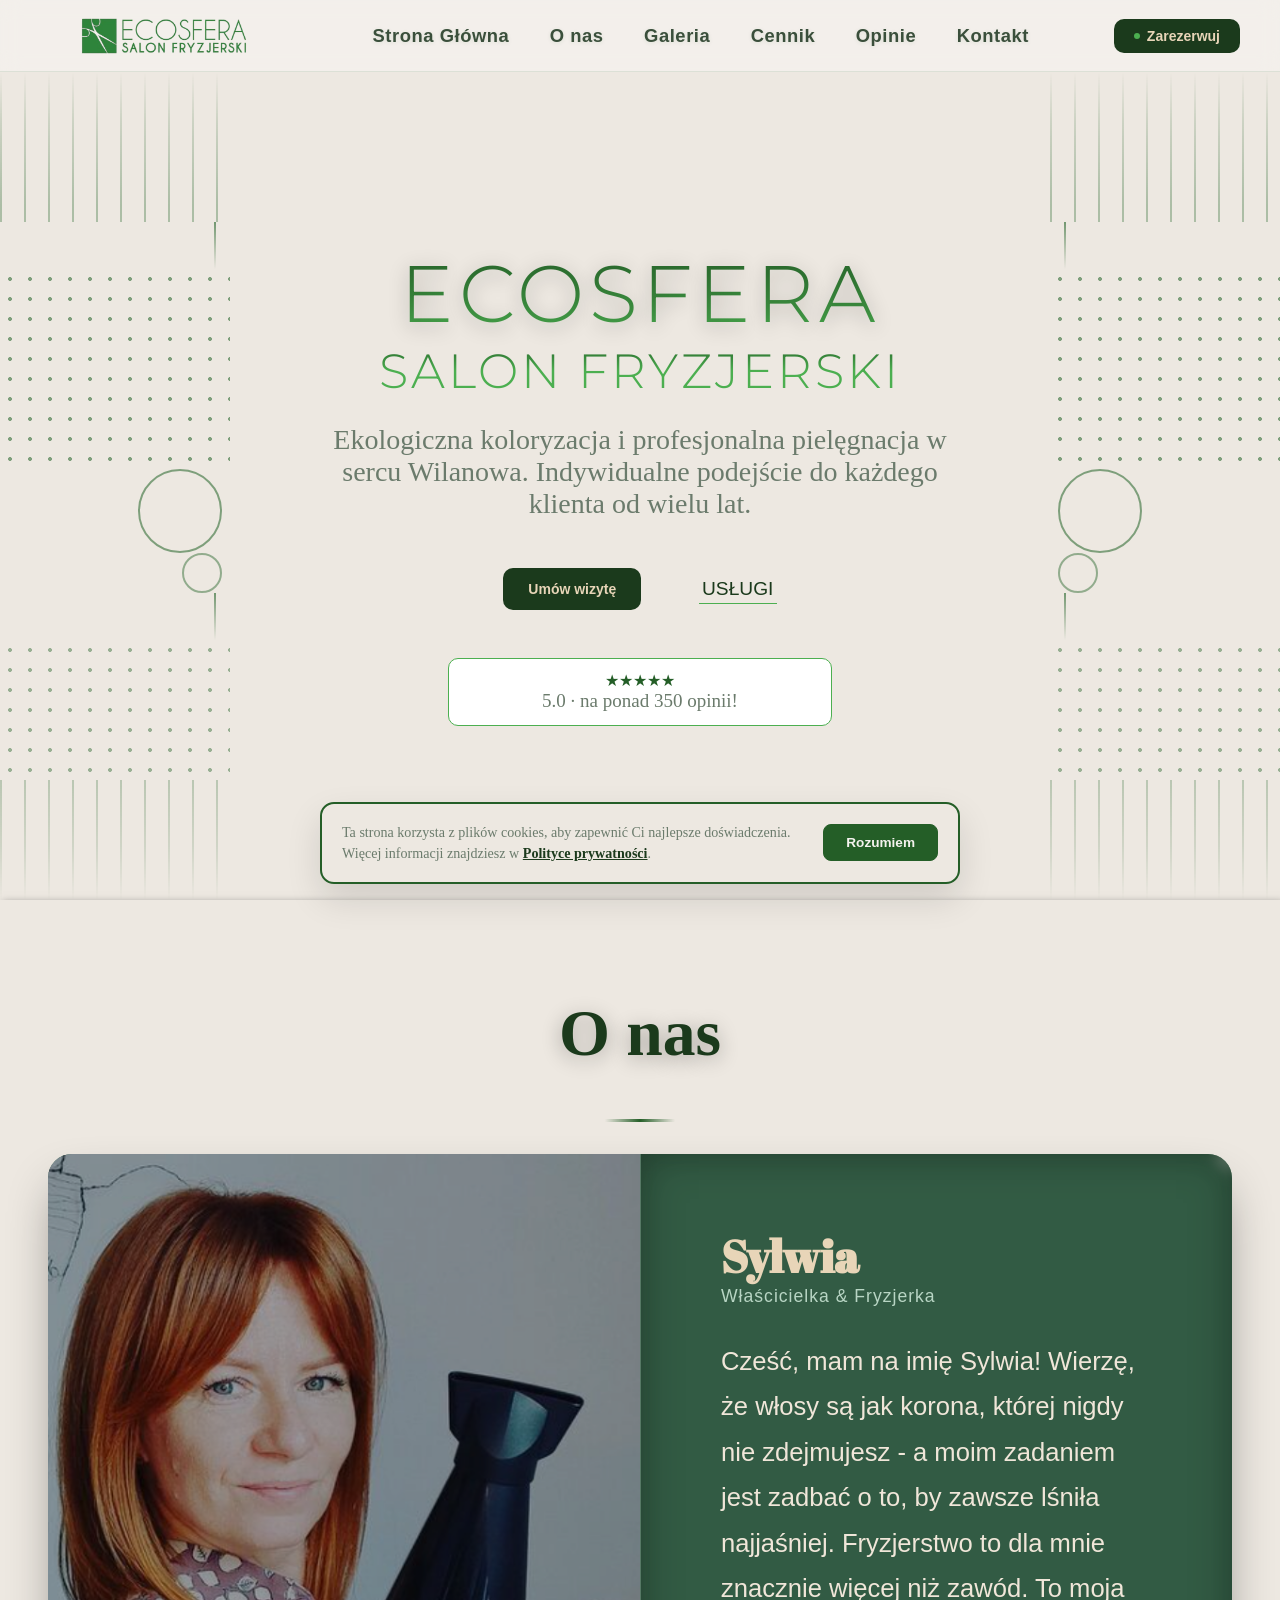
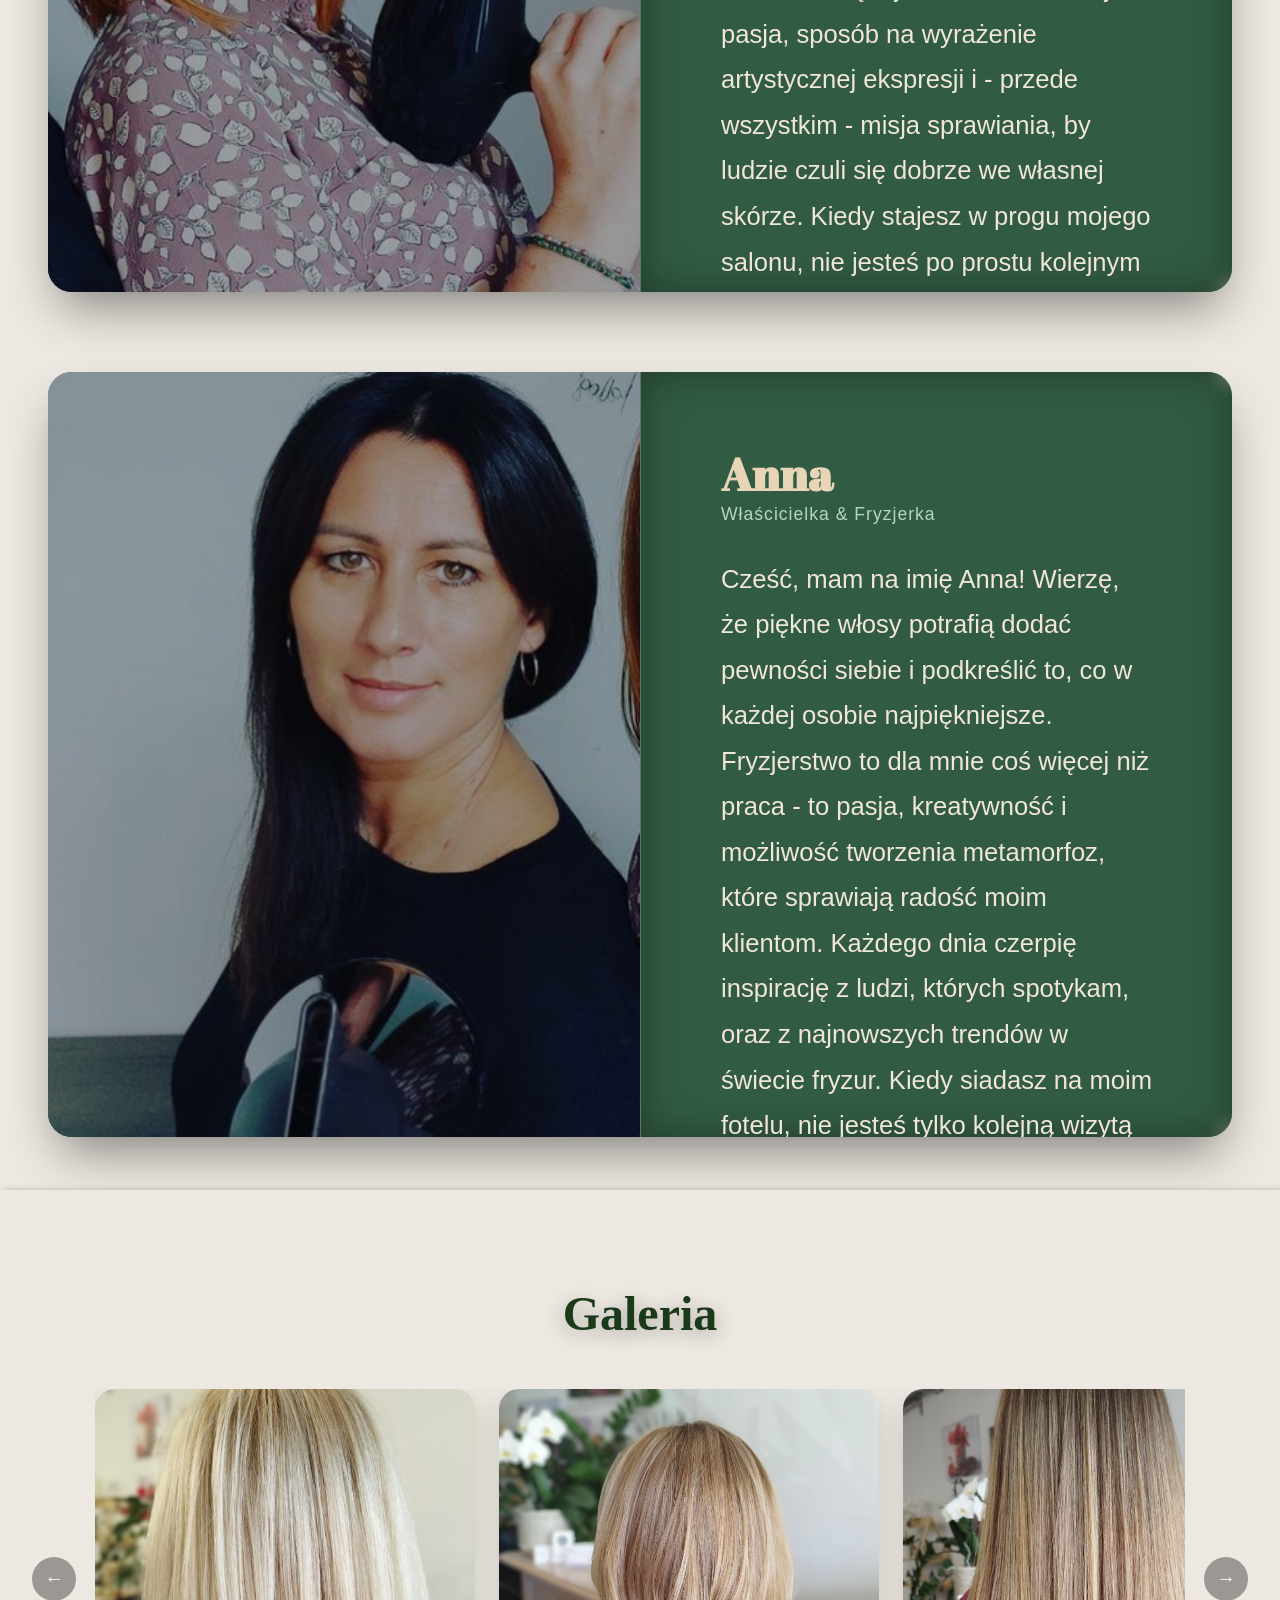
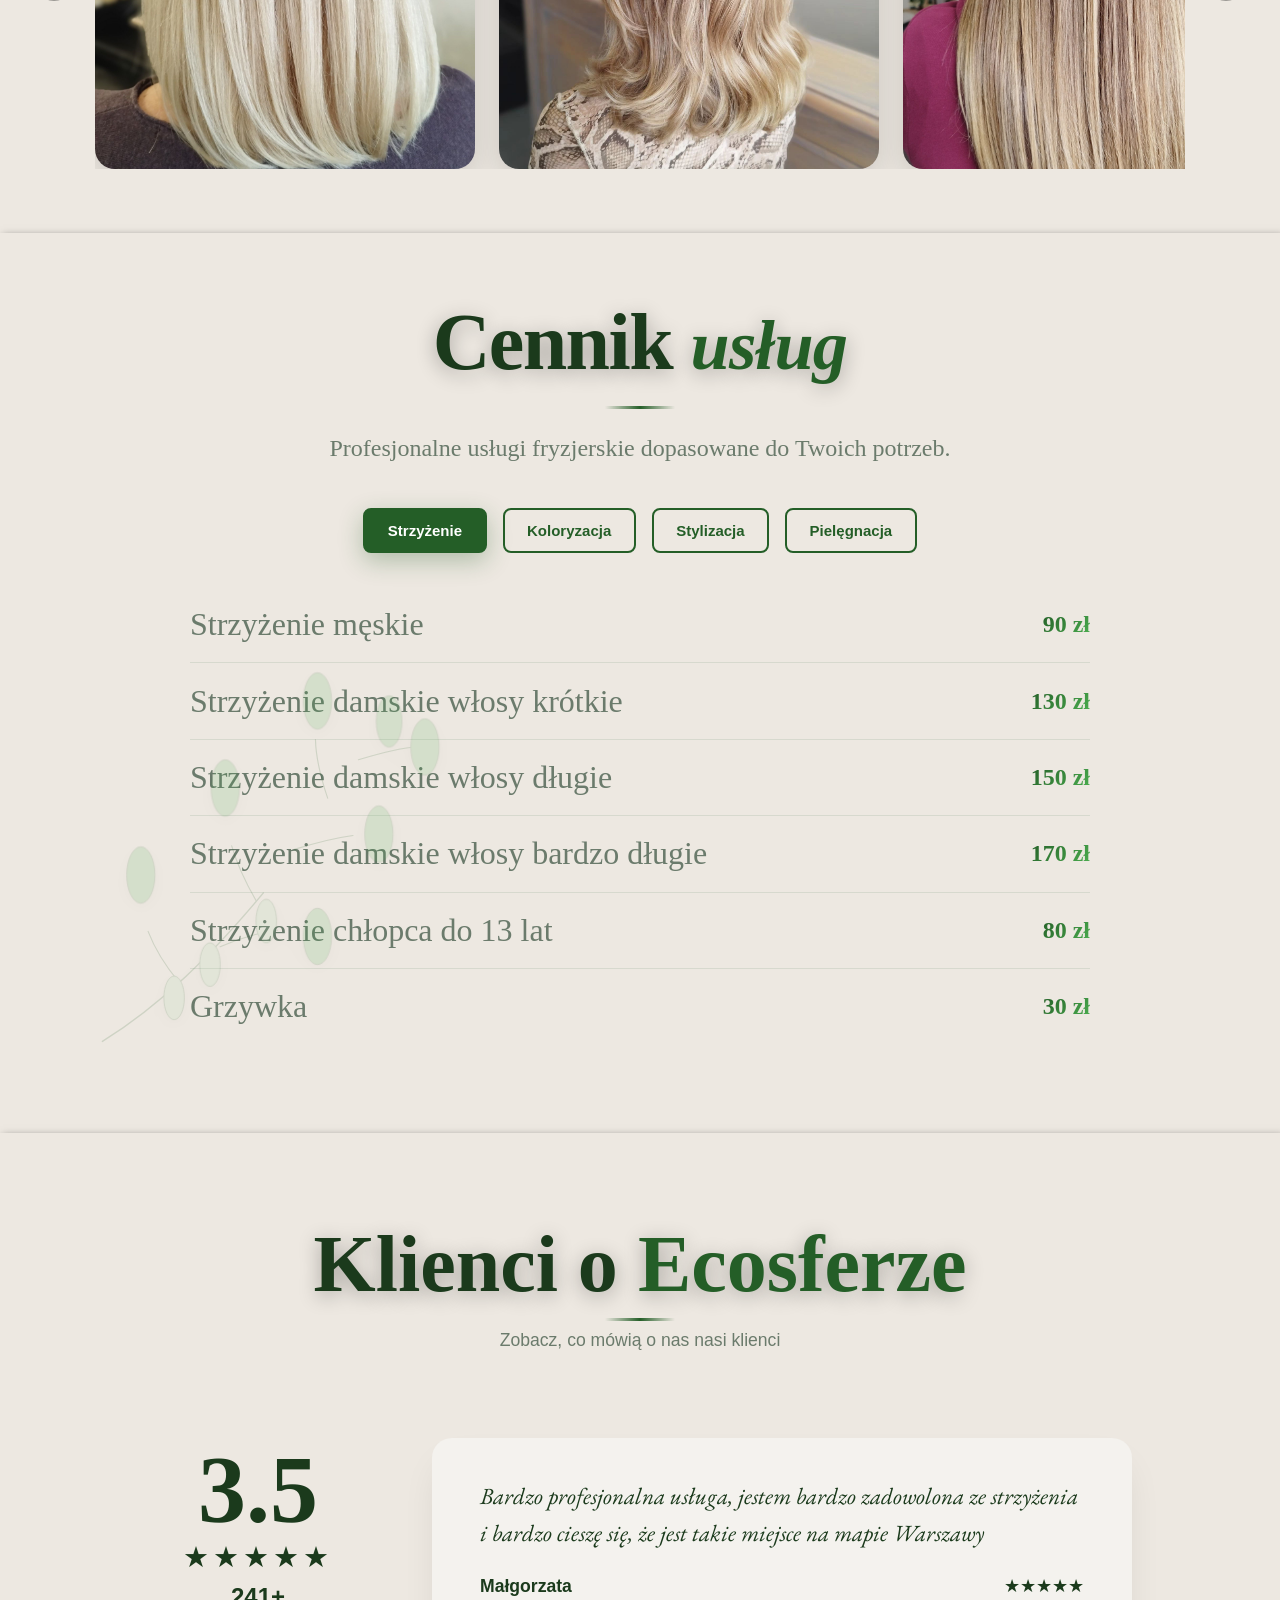
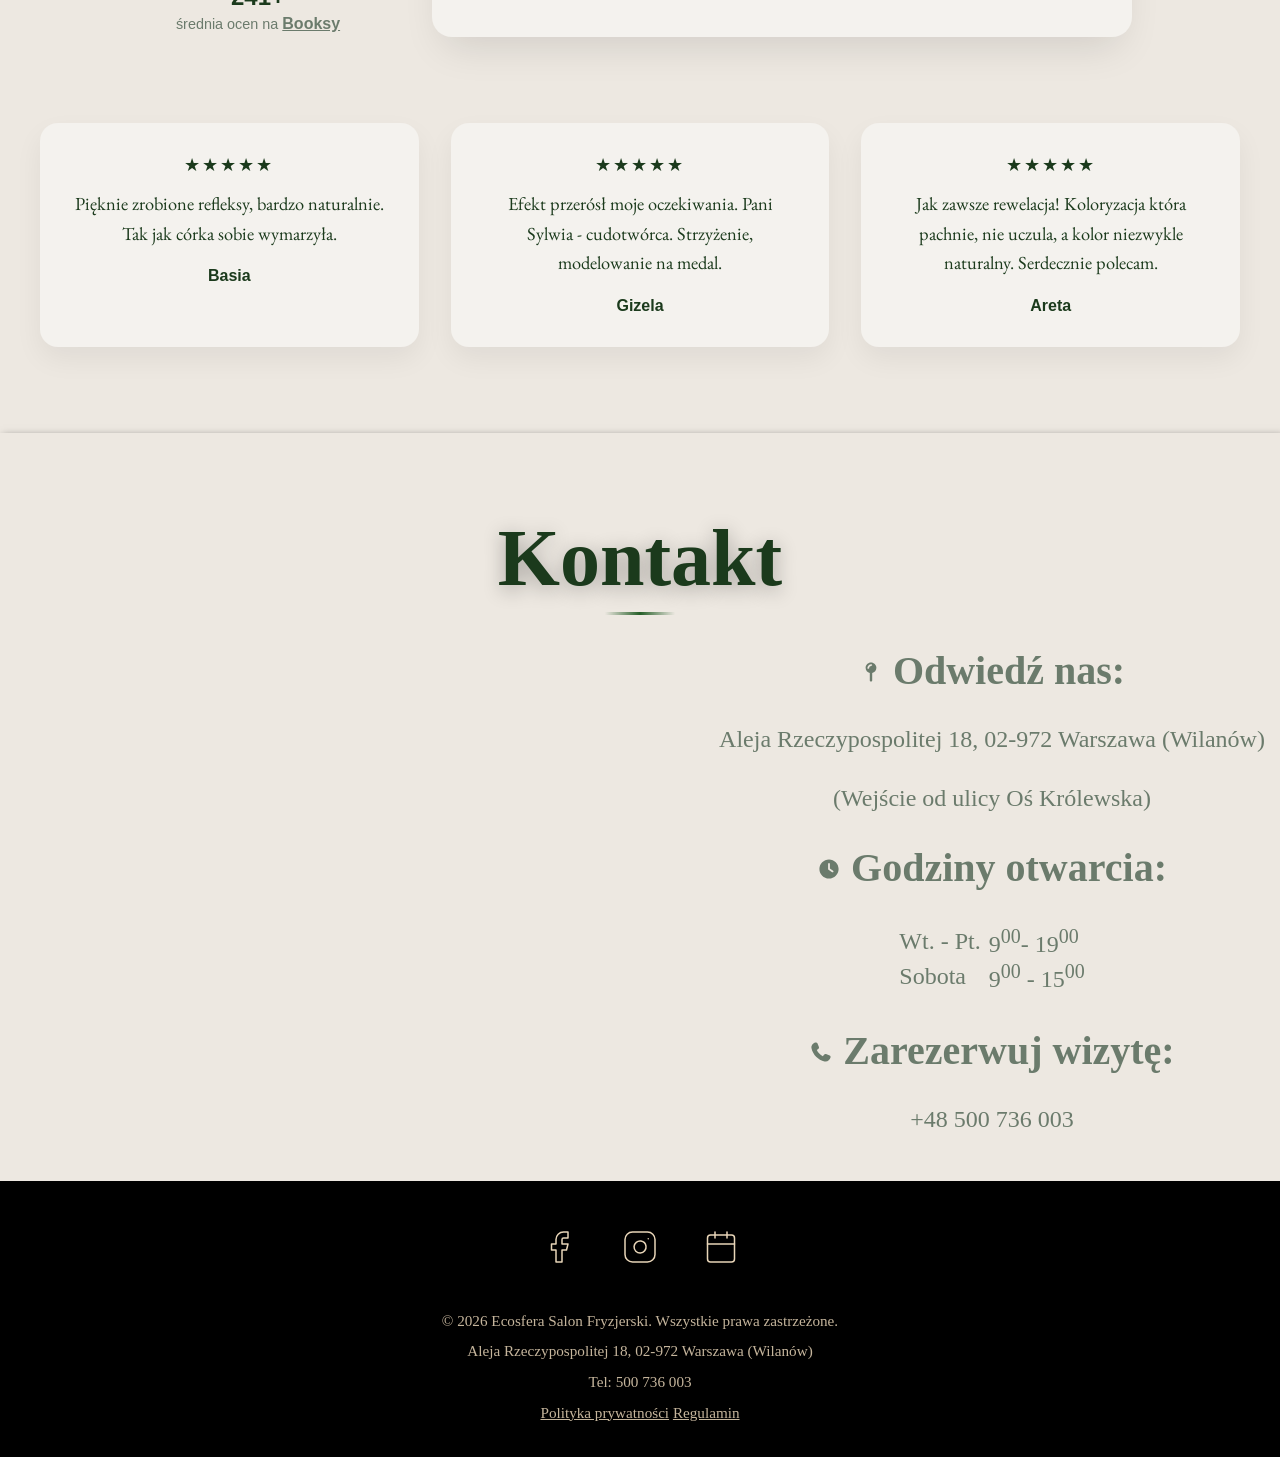
==== index.html @ 0584fc17 "Move gallery buttons beside the carousel, use native smooth scroll - Prev/next buttons are now real " ====
<!DOCTYPE html>
<html lang="pl">

<head>
    <meta charset="UTF-8">
    <meta name="viewport" content="width=device-width, initial-scale=1.0">
    <title>Ecosfera Salon Fryzjerski Warszawa Wilanów | Ekologiczna Stylizacja</title>

    <meta name="description"
        content="Szukasz profesjonalnego fryzjera w Wilanowie? Ecosfera to ekologiczny salon oferujący bezpieczną koloryzację i pielęgnację włosów. Zarezerwuj wizytę już dziś!">
    <!--SEO Meta-->
    <meta name="robots" content="index, follow">
    <link rel="canonical" href="https://www.ecosfera-salon.pl/">

    <link rel="icon" href="favicon.ico" sizes="any">
    <link rel="icon" type="image/png" sizes="32x32" href="img/favicon-32.png">
    <link rel="icon" type="image/png" sizes="16x16" href="img/favicon-16.png">
    <link rel="apple-touch-icon" sizes="180x180" href="img/favicon-180.png">
    <link rel="icon" type="image/png" sizes="192x192" href="img/favicon-192.png">

    <link rel="preconnect" href="https://fonts.googleapis.com">
    <link rel="preconnect" href="https://fonts.gstatic.com" crossorigin>
    <!-- Optimized Google Fonts - only used variants: Abril Fatface (regular), EB Garamond (400, italic 400), Montserrat (300, for the hero title/subtitle, matching the logo's font) -->
    <link
        href="https://fonts.googleapis.com/css2?family=Abril+Fatface&amp;family=EB+Garamond:ital,wght@400;400i&amp;family=Montserrat:wght@300&amp;display=swap"
        rel="stylesheet">

    <link rel="stylesheet" href="main.css">


    <script type="application/ld+json">
    {
     "@context": "https://schema.org",
  "@type": "HairSalon",
  "name": "Ecosfera Salon Fryzjerski",
  "image": "https://www.ecosfera-salon.pl/img/ecosfera-salon-logo.jpeg",
  "description": "Ekologiczny salon fryzjerski w Wilanowie oferujący bezpieczną koloryzację, strzyżenie i pielęgnację włosów.",
  "telephone": "+48 500 736 003",
  "url": "https://www.ecosfera-salon.pl",
  "address": {
    "@type": "PostalAddress",
    "streetAddress": "Aleja Rzeczypospolitej 18",
    "addressLocality": "Warszawa",
    "addressRegion": "Mazowieckie",
    "postalCode": "02-972",
    "addressCountry": "PL"
  },
  "geo": {
    "@type": "GeoCoordinates",
    "latitude": 52.16519,
    "longitude": 21.06842
  },
  "openingHoursSpecification": [
    {
      "@type": "OpeningHoursSpecification",
      "dayOfWeek": ["Tuesday", "Wednesday", "Thursday", "Friday"],
      "opens": "09:00",
      "closes": "19:00"
    },
    {
      "@type": "OpeningHoursSpecification",
      "dayOfWeek": "Saturday",
      "opens": "09:00",
      "closes": "15:00"
    }
  ],
  "priceRange": "$$",
  "makesOffer": [
    {
      "@type": "Offer",
      "itemOffered": {
        "@type": "Service",
        "name": "Strzyżenie damskie włosy długie",
        "description": "Profesjonalne strzyżenie włosów długich"
      },
      "price": "150",
      "priceCurrency": "PLN"
    },
    {
      "@type": "Offer",
      "itemOffered": {
        "@type": "Service",
        "name": "Koloryzacja",
        "description": "Ekologiczna koloryzacja włosów"
      },
      "price": "330",
      "priceCurrency": "PLN"
    }
  ],
  "aggregateRating": {
    "@type": "AggregateRating",
    "ratingValue": "5.0",
    "reviewCount": "350"
  }
}
    </script>
</head>

<body>
    <div id="hero-top"></div>
    <header>
        <nav class="navbar">
            <button class="hamburger" aria-label="Otwórz menu nawigacji">
                <span class="span-burger"></span>
                <span class="span-burger"></span>
                <span class="span-burger"></span>
            </button>

            <a href="#hero-top" class="navbar__logo">
                <img src="img/ecosfera-salon-logo-removebg.png" alt="Logo Ecosfera Salon Fryzjerski Warszawa Wilanów"
                    width="250" height="90" loading="lazy">
            </a>

            <ul class="navbar__links" id="navbar-links">
                <li><a href="#hero-top" class="navbar-links-menu">Strona Główna</a></li>
                <li><a href="#about-us-top" class="navbar-links-menu">O nas</a></li>
                <li> <a href="#gallery" class="navbar-links-menu nav-gallery">Galeria</a></li>
                <li><a href="#uslugi" class="navbar-links-menu">Cennik</a></li>
                <li><a href="#opinie" class="navbar-links-menu">Opinie</a></li>
                <li><a href="#kontakt" class="navbar-links-menu">Kontakt</a></li>
            </ul>

            <a href="https://booksy.com/pl-pl/103331_ecosfera-salon-fryzjerski_fryzjer_3_warszawa?do=invite&amp;fbclid=PAZXh0bgNhZW0CMTEAc3J0YwZhcHBfaWQPOTM2NjE5NzQzMzkyNDU5AAGnRLR5wIq2W1ma4NZEW3SV1ByBA-IFJH_RV6ZpYcHFb1LEXCAZp8pJ2upxZm8_aem_dzJB8IYSLYYww8klO9M02w&amp;utm_content=link_in_bio&amp;utm_medium=social&amp;utm_source=ig#ba_s=dl_1"
                class="navbar__btn" target="_blank" rel="noopener">Zarezerwuj</a>
        </nav>
    </header>

    <main>




        <section class="hero" id="hero">
            <aside class="hero-ornament hero-ornament--left" aria-hidden="true">
                <div class="hero-ornament__lines"></div>
                <div class="hero-ornament__thread"></div>
                <div class="hero-ornament__dots"></div>
                <div class="hero-ornament__circle"></div>
                <div class="hero-ornament__circle hero-ornament__circle--small"></div>
                <div class="hero-ornament__thread"></div>
                <div class="hero-ornament__dots hero-ornament__dots--soft"></div>
                <div class="hero-ornament__lines hero-ornament__lines--soft"></div>
            </aside>
            <div class="hero__left">
                <h1 class="hero__title">Ecosfera </h1>
                <h2 class="hero__subtitle">salon fryzjerski</h2>

                <p class="hero__description">Ekologiczna koloryzacja i profesjonalna pielęgnacja w sercu Wilanowa.
                    Indywidualne podejście do każdego klienta od wielu lat.</p>
                <div class="hero__container">
                    <a href="https://booksy.com/pl-pl/103331_ecosfera-salon-fryzjerski_fryzjer_3_warszawa?do=invite&amp;fbclid=PAZXh0bgNhZW0CMTEAc3J0YwZhcHBfaWQPOTM2NjE5NzQzMzkyNDU5AAGnRLR5wIq2W1ma4NZEW3SV1ByBA-IFJH_RV6ZpYcHFb1LEXCAZp8pJ2upxZm8_aem_dzJB8IYSLYYww8klO9M02w&amp;utm_content=link_in_bio&amp;utm_medium=social&amp;utm_source=ig#ba_s=dl_1"
                        class="hero__btn" target="_blank" rel="noopener" title="Przekierowuje na strone booksy">Umów
                        wizytę</a>
                    <a href="#uslugi" class="hero__text">USŁUGI </a>
                </div>

                <div class="hero__reviews">
                    <p class="hero__stars" aria-label="Ocena: 5 na 5 gwiazdek">★★★★★</p>
                    <p class="hero__opinions">5.0 &middot; na ponad 350 opinii!</p>
                </div>
            </div>
            <aside class="hero-ornament hero-ornament--right" aria-hidden="true">
                <div class="hero-ornament__lines"></div>
                <div class="hero-ornament__thread"></div>
                <div class="hero-ornament__dots"></div>
                <div class="hero-ornament__circle"></div>
                <div class="hero-ornament__circle hero-ornament__circle--small"></div>
                <div class="hero-ornament__thread"></div>
                <div class="hero-ornament__dots hero-ornament__dots--soft"></div>
                <div class="hero-ornament__lines hero-ornament__lines--soft"></div>
            </aside>
        </section>

        <div id="about-us-top"></div>
        <section class="about-us" id="about-us">
            <h2 class="about-us__title">O <span class="about-us__subtitle"> nas</span></h2>
            <div class="about-us__divider"></div>
            <div class="about-us__owner-card">
                <div class="about-us__image-wrapper">
                    <img src="img/Sylwia-Jamnicka-photo.png" alt="Sylwia Jamnicka - właścicielka"
                        class="about-us__image" width="700" height="800" loading="lazy">
                </div>
                <div class="about-us__glass-content">
                    <div class="about-us__person-header">
                        <h3>Sylwia</h3>
                        <span class="role">Właścicielka &amp; Fryzjerka</span>
                    </div>
                    <p class="description">
                        Cześć, mam na imię Sylwia! Wierzę, że włosy są jak korona, której nigdy nie zdejmujesz - a moim
                        zadaniem jest zadbać o to, by zawsze lśniła najjaśniej.
                        Fryzjerstwo to dla mnie znacznie więcej niż zawód. To moja pasja, sposób na wyrażenie
                        artystycznej ekspresji i - przede wszystkim - misja sprawiania, by ludzie czuli się dobrze we
                        własnej skórze.
                        Kiedy stajesz w progu mojego salonu, nie jesteś po prostu kolejnym klientem na liście. Jesteś
                        dla mnie czystym płótnem i nową, fascynującą historią do usłyszenia.
                    </p>
                </div>
            </div>

            <div class="about-us__coworker-card">
                <div class="about-us__image-wrapper">
                    <img src="img/annaPhoto.png" alt="Anna - fryzjerka" class="about-us__image" width="700" height="800"
                        loading="lazy">
                </div>
                <div class="about-us__glass-content">
                    <div class="about-us__person-header">
                        <h3>Anna</h3>
                        <span class="role">Właścicielka &amp; Fryzjerka</span>
                    </div>
                    <p class="description">
                        Cześć, mam na imię Anna!
                        Wierzę, że piękne włosy potrafią dodać pewności siebie i podkreślić to, co w każdej osobie
                        najpiękniejsze.

                        Fryzjerstwo to dla mnie coś więcej niż praca - to pasja, kreatywność i możliwość tworzenia
                        metamorfoz, które sprawiają radość moim klientom. Każdego dnia czerpię inspirację z ludzi,
                        których spotykam, oraz z najnowszych trendów w świecie fryzur.

                        Kiedy siadasz na moim fotelu, nie jesteś tylko kolejną wizytą w kalendarzu. Jesteś wyjątkową
                        osobą, której chcę pomóc poczuć się jeszcze lepiej i pewniej w swoim stylu.
                    </p>
                </div>
            </div>
        </section>

        <div id="gallery"></div>
        <section class="gallery">
            <h1 class="gallery__title">Galeria</h1>
            <div class="gallery__carousel">
                <button class="gallery__btn gallery__btn--prev" aria-label="Poprzednie zdjęcia">&#8592;</button>
                <div class="gallery__wrapper">
                    <img src="img/blondeHairClient.jpeg" alt="Elegancka stylizacja blond włosów" loading="lazy"
                        width="800" height="1000">
                    <img src="img/blondeHairClient2.jpeg" alt="Naturalny blond z delikatnymi refleksami" loading="lazy"
                        width="800" height="1000">
                    <img src="img/stylizacja3.jpeg" alt="Długie rozjaśnione włosy z objętością" loading="lazy"
                        width="800" height="1000">
                    <img src="img/szacun.jpeg" alt="Precyzyjne cięcie i stylizacja" loading="lazy" width="800"
                        height="1000">
                    <img src="img/stylizacja2.jpeg" alt="Blond bob z delikatnym refleksem" loading="lazy" width="640"
                        height="640">
                    <img src="img/stylizacja4.jpeg" alt="Prosty, jasny blond do ramion" loading="lazy" width="640"
                        height="800">
                    <img src="img/stylizacja5.jpeg" alt="Balayage na ciemniejszym blondzie" loading="lazy" width="640"
                        height="800">
                    <img src="img/stylizacja6.jpeg" alt="Naturalny blond, gładkie proste włosy" loading="lazy"
                        width="640" height="800">
                </div>
                <button class="gallery__btn gallery__btn--next" aria-label="Następne zdjęcia">&#8594;</button>
            </div>
        </section>

        <div id="uslugi"></div>
        <section class="uslugi">
            <h2 class="uslugi__title">Cennik <span class="uslugi__subtitle">usług</span></h2>
            <div class="uslugi__divider"></div>
            <p class="uslugi__description">Profesjonalne usługi fryzjerskie dopasowane do Twoich potrzeb.</p>

            <div class="uslugi__tabs">
                <button class="uslugi__tab uslugi__tab--active" data-tab="strzyżenie">
                    Strzyżenie
                </button>
                <button class="uslugi__tab" data-tab="koloryzacja">
                    Koloryzacja
                </button>
                <button class="uslugi__tab" data-tab="stylizacja">
                    Stylizacja
                </button>
                <button class="uslugi__tab" data-tab="pielęgnacja">
                    Pielęgnacja
                </button>
            </div>

            <div class="uslugi__content">

                <div class="uslugi__panel uslugi__panel--active" data-content="strzyżenie">
                    <div class="uslugi__table">
                        <div class="uslugi__row">
                            <span class="uslugi__name">Strzyżenie męskie</span>
                            <span class="uslugi__price">90 zł</span>
                        </div>
                        <div class="uslugi__row">
                            <span class="uslugi__name">Strzyżenie damskie włosy krótkie</span>
                            <span class="uslugi__price">130 zł</span>
                        </div>
                        <div class="uslugi__row">
                            <span class="uslugi__name">Strzyżenie damskie włosy długie</span>
                            <span class="uslugi__price">150 zł</span>
                        </div>
                        <div class="uslugi__row">
                            <span class="uslugi__name">Strzyżenie damskie włosy bardzo długie</span>
                            <span class="uslugi__price">170 zł</span>
                        </div>
                        <div class="uslugi__row">
                            <span class="uslugi__name">Strzyżenie chłopca do 13 lat</span>
                            <span class="uslugi__price">80 zł</span>
                        </div>
                        <div class="uslugi__row">
                            <span class="uslugi__name">Grzywka</span>
                            <span class="uslugi__price">30 zł</span>
                        </div>
                    </div>
                </div>

                <div class="uslugi__panel" data-content="koloryzacja">
                    <div class="uslugi__table">
                        <div class="uslugi__row">
                            <span class="uslugi__name">Tonowanie/Odświeżenie koloru</span>
                            <span class="uslugi__price">od 230 zł</span>
                        </div>
                        <div class="uslugi__row">
                            <span class="uslugi__name">Koloryzacja</span>
                            <span class="uslugi__price">od 330 zł</span>
                        </div>
                        <div class="uslugi__row">
                            <span class="uslugi__name">Refleksy</span>
                            <span class="uslugi__price">od 380 zł</span>
                        </div>
                        <div class="uslugi__row">
                            <span class="uslugi__name">Koloryzacja + Refleksy</span>
                            <span class="uslugi__price">od 420 zł</span>
                        </div>
                        <div class="uslugi__row">
                            <span class="uslugi__name">Baleyage 1 kolor</span>
                            <span class="uslugi__price">od 400 zł</span>
                        </div>
                    </div>
                </div>


                <div class="uslugi__panel" data-content="stylizacja">
                    <div class="uslugi__table">
                        <div class="uslugi__row">
                            <span class="uslugi__name">Stylizacja (warkocz, kucyk, prostownica)</span>
                            <span class="uslugi__price">od 150 zł</span>
                        </div>
                        <div class="uslugi__row">
                            <span class="uslugi__name">Upięcie</span>
                            <span class="uslugi__price">od 200 zł</span>
                        </div>
                        <div class="uslugi__row">
                            <span class="uslugi__name">Modelowanie włosy krótkie</span>
                            <span class="uslugi__price">100 zł</span>
                        </div>
                        <div class="uslugi__row">
                            <span class="uslugi__name">Modelowanie włosy średnie</span>
                            <span class="uslugi__price">110 zł</span>
                        </div>
                        <div class="uslugi__row">
                            <span class="uslugi__name">Modelowanie włosy długie</span>
                            <span class="uslugi__price">120 zł</span>
                        </div>
                        <div class="uslugi__row">
                            <span class="uslugi__name">Modelowanie włosy bardzo długie</span>
                            <span class="uslugi__price">130 zł</span>
                        </div>
                    </div>
                </div>


                <div class="uslugi__panel" data-content="pielęgnacja">
                    <div class="uslugi__table">
                        <div class="uslugi__row">
                            <span class="uslugi__name">Peeling skóry głowy</span>
                            <span class="uslugi__price">130 zł</span>
                        </div>
                        <div class="uslugi__row">
                            <span class="uslugi__name">Proteinowa ampułka</span>
                            <span class="uslugi__price">100 zł</span>
                        </div>
                        <div class="uslugi__row">
                            <span class="uslugi__name">Regenerujący Botox Golden</span>
                            <span class="uslugi__price">270 zł</span>
                        </div>
                    </div>
                </div>
            </div>


            <figure class="uslugi__botanical" aria-label="Animowana gałązka botaniczna">
                <div class="uslugi__botanical-sway">
                    <svg viewBox="0 0 200 200" xmlns="http://www.w3.org/2000/svg" aria-label="Botanical sprig">
                        <!-- Main stem -->
                        <path class="uslugi__botanical-stem uslugi__botanical-stem--main uslugi__botanical-draw"
                            style="--len: 220; --delay: 0ms" d="M40 165 C 80 140, 110 100, 150 45" />

                        <!-- Side stems -->
                        <path class="uslugi__botanical-stem uslugi__botanical-stem--branch uslugi__botanical-draw"
                            style="--len: 60; --delay: 450ms" d="M70 142 C 60 130, 55 118, 55 108" />
                        <path class="uslugi__botanical-stem uslugi__botanical-stem--branch uslugi__botanical-draw"
                            style="--len: 60; --delay: 550ms" d="M86 128 C 100 122, 112 120, 122 122" />
                        <path class="uslugi__botanical-stem uslugi__botanical-stem--branch uslugi__botanical-draw"
                            style="--len: 60; --delay: 650ms" d="M100 110 C 92 96, 88 84, 88 72" />
                        <path class="uslugi__botanical-stem uslugi__botanical-stem--branch uslugi__botanical-draw"
                            style="--len: 60; --delay: 750ms" d="M115 90 C 128 86, 138 84, 146 84" />
                        <path class="uslugi__botanical-stem uslugi__botanical-stem--branch uslugi__botanical-draw"
                            style="--len: 60; --delay: 850ms" d="M128 70 C 124 58, 122 48, 124 38" />
                        <path class="uslugi__botanical-stem uslugi__botanical-stem--branch uslugi__botanical-draw"
                            style="--len: 60; --delay: 950ms" d="M140 55 C 150 52, 158 50, 164 50" />

                        <!-- Leaves -->
                        <g class="uslugi__botanical-leaves">
                            <ellipse
                                class="uslugi__botanical-leaf uslugi__botanical-leaf--bloom uslugi__botanical-bloom"
                                style="--delay: 700ms" cx="55" cy="100" rx="5.5" ry="11"
                                transform="rotate(-30 55 100)" />
                            <ellipse
                                class="uslugi__botanical-leaf uslugi__botanical-leaf--bloom uslugi__botanical-bloom"
                                style="--delay: 800ms" cx="124" cy="124" rx="5.5" ry="11"
                                transform="rotate(70 124 124)" />
                            <ellipse
                                class="uslugi__botanical-leaf uslugi__botanical-leaf--bloom uslugi__botanical-bloom"
                                style="--delay: 900ms" cx="88" cy="66" rx="5.5" ry="11" transform="rotate(-10 88 66)" />
                            <ellipse
                                class="uslugi__botanical-leaf uslugi__botanical-leaf--bloom uslugi__botanical-bloom"
                                style="--delay: 1000ms" cx="148" cy="84" rx="5.5" ry="11"
                                transform="rotate(80 148 84)" />
                            <ellipse
                                class="uslugi__botanical-leaf uslugi__botanical-leaf--bloom uslugi__botanical-bloom"
                                style="--delay: 1100ms" cx="124" cy="32" rx="5.5" ry="11"
                                transform="rotate(10 124 32)" />
                            <ellipse
                                class="uslugi__botanical-leaf uslugi__botanical-leaf--bloom uslugi__botanical-bloom"
                                style="--delay: 1200ms" cx="166" cy="50" rx="5.5" ry="11"
                                transform="rotate(85 166 50)" />
                            <ellipse
                                class="uslugi__botanical-leaf uslugi__botanical-leaf--bloom uslugi__botanical-bloom"
                                style="--delay: 1300ms" cx="152" cy="40" rx="5" ry="10" transform="rotate(35 152 40)" />
                            <ellipse
                                class="uslugi__botanical-leaf uslugi__botanical-leaf--small uslugi__botanical-bloom"
                                style="--delay: 600ms" cx="68" cy="148" rx="4" ry="8.5"
                                transform="rotate(-50 68 148)" />
                            <ellipse
                                class="uslugi__botanical-leaf uslugi__botanical-leaf--small uslugi__botanical-bloom"
                                style="--delay: 650ms" cx="82" cy="135" rx="4" ry="8.5" transform="rotate(40 82 135)" />
                            <ellipse
                                class="uslugi__botanical-leaf uslugi__botanical-leaf--small uslugi__botanical-bloom"
                                style="--delay: 750ms" cx="104" cy="118" rx="4" ry="8.5"
                                transform="rotate(-20 104 118)" />
                        </g>
                    </svg>
                </div>
            </figure>
        </section>

        <div id="opinie"></div>
        <section class="opinie" id="opinie">
            <div class="opinie__wrapper">

                <header class="opinie__header">
                    <h2 class="opinie__title">Klienci o <span class="opinie__subtitle">Ecosferze</span></h2>
                    <div class="opinie__divider"></div>
                    <p class="opinie__description">
                        Zobacz, co mówią o nas nasi klienci
                    </p>
                </header>

                <div class="opinie__content">

                    <div class="opinie__rating-box">
                        <p class="opinie__rating" data-target="5">0</p>
                        <p class="opinie__stars">★★★★★</p>
                        <p class="opinie__reviews" data-target="350">0</p>
                        <p class="opinie__source">średnia ocen na <a
                                href="https://booksy.com/pl-pl/103331_ecosfera-salon-fryzjerski_fryzjer_3_warszawa?do=invite&fbclid=PAZXh0bgNhZW0CMTEAc3J0YwZhcHBfaWQPOTM2NjE5NzQzMzkyNDU5AAGnRLR5wIq2W1ma4NZEW3SV1ByBA-IFJH_RV6ZpYcHFb1LEXCAZp8pJ2upxZm8_aem_dzJB8IYSLYYww8klO9M02w&utm_content=link_in_bio&utm_medium=social&utm_source=ig#ba_s=dl_1"
                                target="_blank" rel="noopener" class="opinie__link">Booksy</a></p>
                    </div>

                    <div class="opinie__big-card">
                        <p class="opinie__quote">
                            Bardzo profesjonalna usługa, jestem bardzo zadowolona ze strzyżenia i bardzo cieszę się, że
                            jest takie miejsce na mapie Warszawy
                        </p>

                        <div class="opinie__author">
                            <p class="opinie__author-name">Małgorzata</p>
                            <p class="opinie__author-stars">★★★★★</p>
                        </div>
                    </div>

                </div>

                <div class="opinie__cards">

                    <div class="opinie__card">
                        <p class="opinie__card-stars">★★★★★</p>
                        <p class="opinie__card-text">
                            Pięknie zrobione refleksy, bardzo naturalnie. Tak jak córka sobie wymarzyła.
                        </p>
                        <p class="opinie__card-author">Basia</p>
                    </div>

                    <div class="opinie__card">
                        <p class="opinie__card-stars">★★★★★</p>
                        <p class="opinie__card-text">
                            Efekt przerósł moje oczekiwania. Pani Sylwia - cudotwórca. Strzyżenie, modelowanie na medal.
                        </p>
                        <p class="opinie__card-author">Gizela</p>
                    </div>

                    <div class="opinie__card">
                        <p class="opinie__card-stars">★★★★★</p>
                        <p class="opinie__card-text">
                            Jak zawsze rewelacja! Koloryzacja która pachnie, nie uczula, a kolor niezwykle naturalny.
                            Serdecznie polecam.
                        </p>
                        <p class="opinie__card-author">Areta</p>
                    </div>

                </div>

            </div>
        </section>

        <div id="kontakt"></div>
        <section class="kontakt">
            <h2 class="kontakt__title">Kontakt</h2>
            <div class="kontakt__divider"></div>
            <div class="kontakt__wrapper">
                <div class="kontakt__map-container">
                    <iframe
                        src="https://www.google.com/maps/embed?pb=!1m18!1m12!1m3!1d2447.3025265833553!2d21.068417577112168!3d52.16519286243718!2m3!1f0!2f0!3f0!3m2!1i1024!2i768!4f13.1!3m3!1m2!1s0x47192d94d3d31e0d%3A0x4a7d7ec7e98040fd!2sEcosfera%20Salon%20Fryzjerski!5e0!3m2!1spl!2spl!4v1782412494277!5m2!1spl!2spl"
                        width="600" height="450" style="border:0;" allowfullscreen="" loading="lazy"
                        referrerpolicy="strict-origin-when-cross-origin"></iframe>
                </div>
                <div class="kontakt__data">
                    <h3 class="data-title"><svg xmlns="http://www.w3.org/2000/svg"
                            viewBox="0 0 640 640"><!--!Font Awesome Free v7.3.0 by @fontawesome - https://fontawesome.com License - https://fontawesome.com/license/free Copyright 2026 Fonticons, Inc.-->
                            <path
                                d="M352 348.4C416.1 333.9 464 276.5 464 208C464 128.5 399.5 64 320 64C240.5 64 176 128.5 176 208C176 276.5 223.9 333.9 288 348.4L288 544C288 561.7 302.3 576 320 576C337.7 576 352 561.7 352 544L352 348.4zM328 160C297.1 160 272 185.1 272 216C272 229.3 261.3 240 248 240C234.7 240 224 229.3 224 216C224 158.6 270.6 112 328 112C341.3 112 352 122.7 352 136C352 149.3 341.3 160 328 160z" />
                        </svg></i>&nbsp;Odwiedź nas:</h3>
                    <p> Aleja Rzeczypospolitej 18, 02-972 Warszawa (Wilanów)</p>
                    <span class="kontakt__entrance">(Wejście od ulicy Oś Królewska)</span>
                    <h3 class="data-title"><svg xmlns="http://www.w3.org/2000/svg"
                            viewBox="0 0 640 640"><!--!Font Awesome Free v7.3.0 by @fontawesome - https://fontawesome.com License - https://fontawesome.com/license/free Copyright 2026 Fonticons, Inc.-->
                            <path
                                d="M320 64C461.4 64 576 178.6 576 320C576 461.4 461.4 576 320 576C178.6 576 64 461.4 64 320C64 178.6 178.6 64 320 64zM296 184L296 320C296 328 300 335.5 306.7 340L402.7 404C413.7 411.4 428.6 408.4 436 397.3C443.4 386.2 440.4 371.4 429.3 364L344 307.2L344 184C344 170.7 333.3 160 320 160C306.7 160 296 170.7 296 184z" />
                        </svg>&nbsp;Godziny otwarcia:</h3>
                    <table class="kontakt__workhours">
                        <tr>
                            <td>Wt. - Pt.&nbsp;</td>
                            <td>9<sup>00</sup>- 19<sup>00</sup></td>
                        </tr>
                        <tr>
                            <td>Sobota &nbsp;</td>
                            <td>9<sup>00</sup> - 15<sup>00</sup></td>
                        </tr>
                    </table>

                    <h3 class="data-title"><svg xmlns="http://www.w3.org/2000/svg"
                            viewBox="0 0 640 640"><!--!Font Awesome Free v7.3.0 by @fontawesome - https://fontawesome.com License - https://fontawesome.com/license/free Copyright 2026 Fonticons, Inc.-->
                            <path
                                d="M224.2 89C216.3 70.1 195.7 60.1 176.1 65.4L170.6 66.9C106 84.5 50.8 147.1 66.9 223.3C104 398.3 241.7 536 416.7 573.1C493 589.3 555.5 534 573.1 469.4L574.6 463.9C580 444.2 569.9 423.6 551.1 415.8L453.8 375.3C437.3 368.4 418.2 373.2 406.8 387.1L368.2 434.3C297.9 399.4 241.3 341 208.8 269.3L253 233.3C266.9 222 271.6 202.9 264.8 186.3L224.2 89z" />
                        </svg>&nbsp;</i>Zarezerwuj wizytę: </h3>
                    <p class="kontakt__number"></i>+48 500 736 003</p>
                </div>
            </div>

        </section>
    </main>
    <footer class="footer">
        <div class="footer__content">
            <div class="footer__social">
                <!-- Facebook -->
                <a href="https://www.facebook.com/TWOJA_STRONA" target="_blank" rel="noopener" aria-label="Facebook">
                    <svg xmlns="http://www.w3.org/2000/svg" width="34" height="34" viewBox="0 0 24 24" fill="none"
                        stroke="#e8d5b8" stroke-width="2.2" stroke-linejoin="round" stroke-linecap="round">
                        <path d="M18 2h-3a5 5 0 0 0-5 5v3H7v4h3v8h4v-8h3l1-4h-4V7a1 1 0 0 1 1-1h3z" />
                    </svg>
                </a>

                <!-- Instagram -->
                <a href="https://www.instagram.com/TWOJA_STRONA" target="_blank" rel="noopener" aria-label="Instagram">
                    <svg xmlns="http://www.w3.org/2000/svg" width="34" height="34" viewBox="0 0 24 24" fill="none"
                        stroke="#e8d5b8" stroke-width="2.2" stroke-linejoin="round" stroke-linecap="round">
                        <rect x="2" y="2" width="20" height="20" rx="5" ry="5" />
                        <path d="M16 11.37A4 4 0 1 1 12.63 8 4 4 0 0 1 16 11.37z" />
                        <line x1="17.5" y1="6.5" x2="17.51" y2="6.5" />
                    </svg>
                </a>

                <!-- Booksy / Rezerwacja -->
                <a href="https://booksy.com/..." target="_blank" rel="noopener" aria-label="Rezerwacja Booksy">
                    <svg xmlns="http://www.w3.org/2000/svg" width="34" height="34" viewBox="0 0 24 24" fill="none"
                        stroke="#e8d5b8" stroke-width="2.2" stroke-linejoin="round" stroke-linecap="round">
                        <rect x="3" y="4" width="18" height="18" rx="2" ry="2" />
                        <line x1="16" y1="2" x2="16" y2="6" />
                        <line x1="8" y1="2" x2="8" y2="6" />
                        <line x1="3" y1="10" x2="21" y2="10" />
                    </svg>
                </a>
            </div>

            <div class="footer__info">
                <p>&copy; 2026 Ecosfera Salon Fryzjerski. Wszystkie prawa zastrzeżone.</p>
                <p>Aleja Rzeczypospolitej 18, 02-972 Warszawa (Wilanów)</p>
                <p>Tel: <a href="tel:+48500736003">500 736 003</a></p>
                <div class="footer__links">
                    <button id="openPrivacy" type="button">Polityka prywatności</button>
                    <button id="openTerms" type="button">Regulamin</button>
                </div>
            </div>
        </div>
    </footer>

    <div class="modal-backdrop" id="termsBackdrop">
        <div class="modal" role="dialog" aria-modal="true" aria-labelledby="termsTitle">
            <h2 id="termsTitle">REGULAMIN KORZYSTANIA ZE STRONY</h2>
            <h3>§1 Postanowienia ogólne</h3>
            <p>Niniejszy regulamin dotyczy zasad korzystania ze strony internetowej
                salonu Ecosfera Salon Fryzjerski, prowadzonej przez salon Ecosfera Salon Fryzjerski,
                NIP: [uzupełnij].
            </p>
            <h3>§2 Zakres usług</h3>
            <p>Tworzenie stron internetowych, wdrażanie automatyzacji i narzędzi opartych na AI oraz projekty dla
                podmiotów związanych ze sportem. Szczegółowy zakres ustalany indywidualnie.</p>
            <h3>§3 Zamówienia</h3>
            <p>Kontakt przez formularz lub e-mail. Cena i termin realizacji ustalane indywidualnie przed rozpoczęciem
                prac.</p>
            <h3>§4 Płatności</h3>
            <p>Warunki płatności ustalane indywidualnie dla każdego zlecenia i potwierdzane przed rozpoczęciem
                realizacji.</p>
            <h3>§5 Reklamacje</h3>
            <p>Zgłoszenia drogą mailową, rozpatrywane w terminie 14 dni od otrzymania.</p>
            <h3>§6 Odstąpienie od umowy</h3>
            <p>Klientowi-konsumentowi przysługuje prawo odstąpienia w terminie 14 dni zgodnie z przepisami, z
                zastrzeżeniem wyjątków (np. usługi rozpoczęte na wyraźne żądanie przed upływem terminu).</p>
            <h3>§7 Postanowienia końcowe</h3>
            <p>W sprawach nieuregulowanych zastosowanie mają przepisy prawa polskiego.</p>
            <h3>§8 Prawa autorskie i prawa do serwisu</h3>
            <p>Autorkie prawa majątkowe/osobiste do projektu graficznego oraz struktury strony internetowej przysługują
                ich wykonawcom: Franciszek Sztylka oraz Hubert Pobudkiewicz.</p>
            <button class="modal__close" type="button" data-close-modal>Zamknij</button>
        </div>
    </div>

    <div class="modal-backdrop" id="privacyBackdrop">
        <div class="modal" role="dialog" aria-modal="true" aria-labelledby="privacyTitle">
            <h2 id="privacyTitle">Polityka prywatności</h2>
            <p>Administratorem danych jest Ecosfera Salon Fryzjerski,
                NIP: [uzupełnij], z siedzibą w Warszawie (Aleja Rzeczypospolitej 18, Wilanów).
                Kontakt: Tel: 500 736 003.</p>
            <h3>1. Zakres przetwarzanych danych</h3>
            <p>Ta strona nie posiada formularza kontaktowego i nie zbiera danych
                osobowych bezpośrednio. Serwer, na którym działa strona, może
                automatycznie zapisywać standardowe dane techniczne (adres IP, typ
                przeglądarki, czas wizyty) w logach — to typowa, techniczna funkcja
                każdego hostingu, niezwiązana z identyfikacją konkretnej osoby.</p>
            <h3>2. Mapa Google</h3>
            <p>Strona zawiera osadzoną mapę Google (Google Maps), która może
                ustawiać własne pliki cookie i przetwarzać dane zgodnie z polityką
                prywatności Google. Więcej informacji: policies.google.com/privacy</p>
            <h3>3. Booksy</h3>
            <p>Strona zawiera linki do serwisu Booksy, umożliwiającego rezerwację
                wizyt. Kliknięcie takiego linku przenosi na stronę Booksy, która
                działa na podstawie własnej, niezależnej polityki prywatności. Nasza
                strona nie przekazuje żadnych danych do Booksy — dane podajesz
                samodzielnie, bezpośrednio w serwisie Booksy, jeśli zdecydujesz się
                na rezerwację.</p>
            <h3>4. Twoje prawa</h3>
            <p>Masz prawo do dostępu do swoich danych, ich sprostowania, usunięcia
                oraz wniesienia skargi do Prezesa Urzędu Ochrony Danych Osobowych —
                w zakresie, w jakim dane są przetwarzane (patrz punkt 1).</p>
            <h3>5. Cookies</h3>
            <p>Jedyne cookies, jakie mogą pojawić się na tej stronie, pochodzą
                z osadzonej mapy Google. Strona sama z siebie nie ustawia żadnych
                własnych plików cookie.</p>
            <button class="modal__close" type="button" data-close-modal>Zamknij</button>
        </div>
    </div>

    <div id="cookieBanner" class="cookieBanner">
        <p class="cookieBanner__text">
            Ta strona korzysta z plików cookies, aby zapewnić Ci najlepsze doświadczenia.
            Więcej informacji znajdziesz w <a href="#" id="openPrivacyFromCookies">Polityce prywatności</a>.
        </p>
        <button id="cookieAccept" class="cookieBanner__btn">Rozumiem</button>
    </div>

    <script src="main.js" defer></script>
</body>

</html>
---- main.css ----
@charset "UTF-8";
:root {
  --navbar-height: clamp(65px, 4.5rem, 92px);
}

* {
  padding: 0;
  margin: 0;
  box-sizing: border-box;
  scroll-behavior: smooth;
}

body {
  background-color: #F4F2EE;
}

@media (prefers-reduced-motion: no-preference) {
  * {
    scroll-behavior: smooth;
  }
}
@keyframes wjazd {
  from {
    opacity: 0;
    transform: translateY(-10px);
  }
  to {
    opacity: 1;
    transform: translateY(0);
  }
}
@keyframes fadeUp {
  from {
    opacity: 0;
    transform: translateY(30px);
  }
  to {
    opacity: 1;
    transform: translateY(0);
  }
}
@keyframes popIn {
  from {
    opacity: 0;
    transform: scale(0.9);
  }
  to {
    opacity: 1;
    transform: scale(1);
  }
}
@keyframes expandWidth {
  from {
    width: 0;
    opacity: 0;
  }
  to {
    width: 70px;
    opacity: 1;
  }
}
@keyframes slideInLeft {
  from {
    opacity: 0;
    transform: translateX(-30px);
  }
  to {
    opacity: 1;
    transform: translateX(0);
  }
}
@keyframes fadeInScale {
  from {
    opacity: 0;
    transform: scale(0.95);
  }
  to {
    opacity: 1;
    transform: scale(1);
  }
}
@keyframes fadeOutScale {
  from {
    opacity: 1;
    transform: scale(1);
  }
  to {
    opacity: 0;
    transform: scale(0.95);
  }
}
@keyframes uslugi-botanical-draw {
  to {
    stroke-dashoffset: 0;
  }
}
@keyframes uslugi-botanical-bloom {
  0% {
    opacity: 0;
    transform: scale(0.2);
  }
  60% {
    opacity: 1;
    transform: scale(1.08);
  }
  100% {
    opacity: 1;
    transform: scale(1);
  }
}
@keyframes uslugi-botanical-sway {
  0%, 100% {
    transform: rotate(-1.2deg);
  }
  50% {
    transform: rotate(1.2deg);
  }
}
.navbar {
  position: fixed;
  width: 100%;
  height: var(--navbar-height);
  padding: 0 2.5em;
  display: flex;
  align-items: center;
  justify-content: space-between;
  z-index: 100;
  background: rgba(244, 242, 238, 0.75);
  backdrop-filter: blur(10px);
  -webkit-backdrop-filter: blur(10px);
  border-bottom: 1px solid rgba(36, 94, 39, 0.1);
  transition: background 0.4s ease, box-shadow 0.4s ease;
}
.navbar.scrolled {
  background: rgba(244, 242, 238, 0.97);
  box-shadow: 0 1px 20px rgba(27, 58, 28, 0.07);
}
.navbar.navbar-open-bg {
  background: #1B3A1C;
  box-shadow: none;
  border-bottom-color: transparent;
}
.navbar__links {
  display: flex;
  list-style: none;
  gap: 0.4rem;
  align-items: center;
}
.navbar__links a {
  text-decoration: none;
  color: #3a4f3b;
  font-family: sans-serif;
  font-size: clamp(12px, 1.15rem, 22px);
  font-weight: 600;
  letter-spacing: 0.03em;
  padding: 7px 16px;
  border-radius: 8px;
  border: 1px solid transparent;
  text-shadow: 0 1px 4px rgba(27, 58, 28, 0.1);
  transition: color 0.2s, background 0.2s, border-color 0.2s, text-shadow 0.2s;
}
.navbar__links a:hover {
  color: #1B3A1C;
  background: rgba(36, 94, 39, 0.07);
  border-color: rgba(36, 94, 39, 0.15);
  text-shadow: 0 2px 8px rgba(27, 58, 28, 0.2);
}
.navbar__links a.link-color-change {
  color: #1B3A1C;
  text-shadow: 0 1px 6px rgba(27, 58, 28, 0.15);
}
.navbar__btn {
  display: inline-flex;
  align-items: center;
  gap: 7px;
  font-family: sans-serif;
  text-decoration: none;
  font-size: 14px;
  font-weight: 600;
  background: #1B3A1C;
  color: #e8d5b8;
  border: none;
  padding: 9px 20px;
  border-radius: 10px;
  transition: background 0.2s ease, transform 0.15s ease;
}
.navbar__btn::before {
  content: "";
  width: 6px;
  height: 6px;
  border-radius: 50%;
  background: #4CAF50;
  flex-shrink: 0;
  animation: navbar-dot 2.4s ease-in-out infinite;
}
.navbar__btn:hover {
  background: #245e27;
  transform: translateY(-1px);
}
.navbar__logo {
  display: flex;
  align-items: center;
}
.navbar__logo img {
  display: block;
  height: 90px;
  width: auto;
}
@media (max-width: 320px) {
  .navbar {
    padding: 0 1.2em;
    transition: background 0.2s ease, box-shadow 0.2s ease;
  }
  .navbar .nav-gallery {
    display: flex;
  }
  .navbar ul {
    display: none;
    position: absolute;
    top: var(--navbar-height);
    left: 0;
    width: 100%;
    z-index: 99;
    background: #1B3A1C;
    padding: 0.6rem 1.5rem 1.4rem;
    align-items: flex-start;
    flex-direction: column;
    gap: 0;
  }
  .navbar ul li {
    width: 100%;
    padding: 0.85rem 0;
    border-bottom: 1px solid rgba(255, 255, 255, 0.1);
    opacity: 0;
  }
  .navbar ul li:last-child {
    border-bottom: none;
  }
  .navbar ul li a,
  .navbar ul li a.link-color-change {
    color: #e8f5e9;
    text-shadow: none;
    font-size: clamp(11px, 1.1rem, 21px);
    font-weight: 500;
    letter-spacing: 0.02em;
    padding: 0;
    border-radius: 0;
    border: none;
    display: block;
    background: transparent;
  }
  .navbar ul li a:hover,
  .navbar ul li a.link-color-change:hover {
    color: #A5D6A7;
    background: transparent;
    border-color: transparent;
    text-shadow: none;
  }
  .navbar ul.navbar-open {
    display: flex;
    animation: wjazd 0.3s ease forwards;
  }
  .navbar ul.navbar-open li {
    animation: wjazd 0.3s ease forwards;
  }
  .navbar ul.navbar-open li:nth-child(1) {
    animation-delay: 0.05s;
  }
  .navbar ul.navbar-open li:nth-child(2) {
    animation-delay: 0.1s;
  }
  .navbar ul.navbar-open li:nth-child(3) {
    animation-delay: 0.15s;
  }
  .navbar ul.navbar-open li:nth-child(4) {
    animation-delay: 0.2s;
  }
  .navbar ul.navbar-open li:nth-child(5) {
    animation-delay: 0.25s;
  }
  .navbar ul.navbar-open li:nth-child(6) {
    animation-delay: 0.3s;
  }
  .navbar a.navbar__btn {
    display: none;
  }
  .navbar img {
    display: none;
  }
  .navbar .hamburger {
    display: flex;
    position: fixed;
    flex-direction: column;
    gap: 5px;
    padding: 8px;
    background: none;
    border: none;
    cursor: pointer;
    z-index: 101;
  }
  .navbar .open span {
    background-color: #fff;
  }
  .navbar span {
    display: block;
    width: 22px;
    height: 2px;
    background: #1B3A1C;
    border-radius: 2px;
    transition: transform 0.28s, opacity 0.28s;
  }
  .navbar .hamburger.open span:nth-child(1) {
    transform: translateY(7px) rotate(45deg);
  }
  .navbar .hamburger.open span:nth-child(2) {
    opacity: 0;
  }
  .navbar .hamburger.open span:nth-child(3) {
    transform: translateY(-7px) rotate(-45deg);
  }
  .navbar .cross-color {
    background-color: #e8f5e9;
  }
}
@media (min-width: 321px) and (max-width: 767px) {
  .navbar {
    padding: 0 1.2em;
    transition: background 0.2s ease, box-shadow 0.2s ease;
  }
  .navbar .nav-gallery {
    display: flex;
  }
  .navbar ul {
    display: none;
    position: absolute;
    top: var(--navbar-height);
    left: 0;
    width: 100%;
    z-index: 99;
    background: #1B3A1C;
    padding: 0.6rem 1.5rem 1.4rem;
    align-items: flex-start;
    flex-direction: column;
    gap: 0;
  }
  .navbar ul li {
    width: 100%;
    padding: 0.85rem 0;
    border-bottom: 1px solid rgba(255, 255, 255, 0.1);
    opacity: 0;
  }
  .navbar ul li:last-child {
    border-bottom: none;
  }
  .navbar ul li a,
  .navbar ul li a.link-color-change {
    color: #e8f5e9;
    text-shadow: none;
    font-size: clamp(11px, 1.1rem, 21px);
    font-weight: 500;
    letter-spacing: 0.02em;
    padding: 0;
    border-radius: 0;
    border: none;
    display: block;
    background: transparent;
  }
  .navbar ul li a:hover,
  .navbar ul li a.link-color-change:hover {
    color: #A5D6A7;
    background: transparent;
    border-color: transparent;
    text-shadow: none;
  }
  .navbar ul.navbar-open {
    display: flex;
    animation: wjazd 0.3s ease forwards;
  }
  .navbar ul.navbar-open li {
    animation: wjazd 0.3s ease forwards;
  }
  .navbar ul.navbar-open li:nth-child(1) {
    animation-delay: 0.05s;
  }
  .navbar ul.navbar-open li:nth-child(2) {
    animation-delay: 0.1s;
  }
  .navbar ul.navbar-open li:nth-child(3) {
    animation-delay: 0.15s;
  }
  .navbar ul.navbar-open li:nth-child(4) {
    animation-delay: 0.2s;
  }
  .navbar ul.navbar-open li:nth-child(5) {
    animation-delay: 0.25s;
  }
  .navbar ul.navbar-open li:nth-child(6) {
    animation-delay: 0.3s;
  }
  .navbar a.navbar__btn {
    display: none;
  }
  .navbar img {
    display: none;
  }
  .navbar .hamburger {
    display: flex;
    position: fixed;
    flex-direction: column;
    gap: 5px;
    padding: 8px;
    background: none;
    border: none;
    cursor: pointer;
    z-index: 101;
  }
  .navbar .open span {
    background-color: #fff;
  }
  .navbar span {
    display: block;
    width: 22px;
    height: 2px;
    background: #1B3A1C;
    border-radius: 2px;
    transition: transform 0.28s, opacity 0.28s;
  }
  .navbar .hamburger.open span:nth-child(1) {
    transform: translateY(7px) rotate(45deg);
  }
  .navbar .hamburger.open span:nth-child(2) {
    opacity: 0;
  }
  .navbar .hamburger.open span:nth-child(3) {
    transform: translateY(-7px) rotate(-45deg);
  }
  .navbar .cross-color {
    background-color: #e8f5e9;
  }
}
@media (min-width: 768px) and (max-width: 1023px) {
  .navbar {
    padding: 0.5em 1.5em;
    transition: background 0.2s ease, box-shadow 0.2s ease;
  }
  .navbar .nav-gallery {
    display: flex;
  }
  .navbar ul {
    display: none;
    position: absolute;
    top: var(--navbar-height);
    left: 0;
    width: 100%;
    z-index: 99;
    background: #1B3A1C;
    padding: 0.6rem 1.5rem 1.4rem;
    align-items: flex-start;
    flex-direction: column;
    gap: 0;
  }
  .navbar ul li {
    width: 100%;
    padding: 0.85rem 0;
    border-bottom: 1px solid rgba(255, 255, 255, 0.1);
    opacity: 0;
  }
  .navbar ul li:last-child {
    border-bottom: none;
  }
  .navbar ul li a,
  .navbar ul li a.link-color-change {
    color: #e8f5e9;
    text-shadow: none;
    font-size: clamp(11px, 1.1rem, 21px);
    font-weight: 500;
    letter-spacing: 0.02em;
    padding: 0;
    border-radius: 0;
    border: none;
    display: block;
    background: transparent;
  }
  .navbar ul li a:hover,
  .navbar ul li a.link-color-change:hover {
    color: #A5D6A7;
    background: transparent;
    border-color: transparent;
    text-shadow: none;
  }
  .navbar ul.navbar-open {
    display: flex;
    animation: wjazd 0.3s ease forwards;
  }
  .navbar ul.navbar-open li {
    animation: wjazd 0.3s ease forwards;
  }
  .navbar ul.navbar-open li:nth-child(1) {
    animation-delay: 0.05s;
  }
  .navbar ul.navbar-open li:nth-child(2) {
    animation-delay: 0.1s;
  }
  .navbar ul.navbar-open li:nth-child(3) {
    animation-delay: 0.15s;
  }
  .navbar ul.navbar-open li:nth-child(4) {
    animation-delay: 0.2s;
  }
  .navbar ul.navbar-open li:nth-child(5) {
    animation-delay: 0.25s;
  }
  .navbar ul.navbar-open li:nth-child(6) {
    animation-delay: 0.3s;
  }
  .navbar a.navbar__btn {
    display: none;
  }
  .navbar img {
    display: none;
  }
  .navbar .hamburger {
    display: flex;
    position: fixed;
    flex-direction: column;
    gap: 5px;
    padding: 8px;
    background: none;
    border: none;
    cursor: pointer;
    z-index: 101;
  }
  .navbar .open span {
    background-color: #fff;
  }
  .navbar span {
    display: block;
    width: 30px;
    height: 3px;
    background: #1B3A1C;
    border-radius: 2px;
    transition: transform 0.28s, opacity 0.28s;
  }
  .navbar .hamburger.open span:nth-child(1) {
    transform: translateY(10px) rotate(45deg);
  }
  .navbar .hamburger.open span:nth-child(2) {
    opacity: 0;
  }
  .navbar .hamburger.open span:nth-child(3) {
    transform: translateY(-6px) rotate(-45deg);
  }
  .navbar .cross-color {
    background-color: #e8f5e9;
  }
}

@keyframes navbar-dot {
  0%, 100% {
    opacity: 1;
    transform: scale(1);
  }
  50% {
    opacity: 0.5;
    transform: scale(0.75);
  }
}
.hero {
  position: sticky;
  top: 0;
  width: 100%;
  height: 100vh;
  display: grid;
  grid-template-columns: 1fr;
  padding-top: var(--navbar-height);
  overflow: hidden;
  z-index: 0;
  background-color: #ede8e1;
}
.hero__left {
  display: flex;
  flex-direction: column;
  align-items: center;
  justify-content: center;
  text-align: center;
  width: 100%;
  max-width: 900px;
  margin: 0 auto;
  padding: 6rem 5rem;
}
.hero__title {
  background: linear-gradient(180deg, #245e27 0%, #4CAF50 100%);
  -webkit-background-clip: text;
  background-clip: text;
  -webkit-text-fill-color: transparent;
  text-shadow: 0 4px 20px rgba(0, 0, 0, 0.3);
  font-family: "Montserrat", sans-serif;
  font-weight: 300;
  font-style: normal;
  text-transform: uppercase;
  letter-spacing: 0.06em;
  font-size: clamp(48px, 5rem, 96px);
  animation: fadeUp 0.8s ease forwards;
}
.hero__subtitle {
  background: linear-gradient(-180deg, #245e27 0%, #4CAF50 50%);
  -webkit-background-clip: text;
  background-clip: text;
  -webkit-text-fill-color: transparent;
  font-family: "Montserrat", sans-serif;
  font-weight: 300;
  font-style: normal;
  text-transform: uppercase;
  letter-spacing: 0.06em;
  font-size: clamp(28px, 3rem, 58px);
  animation: fadeUp 0.8s ease 0.2s forwards;
  opacity: 0;
}
.hero__description {
  margin-top: 1.5rem;
  color: #6b7b6c;
  font-size: clamp(18px, 1.75rem, 33px);
  animation: fadeUp 0.8s ease 0.4s forwards;
  opacity: 0;
}
.hero__container {
  display: flex;
  align-items: center;
  justify-content: center;
  gap: 2rem;
  margin-top: 3rem;
  animation: fadeUp 0.8s ease 0.6s forwards;
  opacity: 0;
}
.hero__btn {
  align-items: center;
  padding: 0.9rem 1.6rem;
  gap: 7px;
  font-family: sans-serif;
  text-decoration: none;
  font-size: 14px;
  font-weight: 600;
  background: #1B3A1C;
  color: #e8d5b8;
  border: none;
  padding: 13px 25px;
  border-radius: 10px;
  transition: background 0.2s ease, transform 0.15s ease;
}
.hero__btn::before {
  content: "";
  width: 6px;
  height: 6px;
  border-radius: 50%;
  background: #4CAF50;
  flex-shrink: 0;
  animation: navbar-dot 2.4s ease-in-out infinite;
}
.hero__btn:hover {
  background: #245e27;
  transform: translateY(-1px);
}
.hero__text {
  margin-left: 1.6rem;
  padding: 0.2rem;
  font-size: clamp(12px, 1.2em, 23px);
  font-family: sans-serif;
  border-bottom: 1px solid #4CAF50;
  text-decoration: none;
  color: #1B3A1C;
}
.hero__stars {
  color: #245e27;
  padding-top: 10px;
  font-size: clamp(10px, 1rem, 19px);
}
.hero__reviews {
  margin-top: 3rem;
  padding: 0.1em 1.2em 0.7em;
  width: 20em;
  font-size: clamp(12px, 1.2em, 23px);
  border: 1px solid #4CAF50;
  border-radius: 10px;
  background-color: white;
  animation: popIn 0.6s ease 1s forwards;
  opacity: 0;
}
.hero__opinions {
  color: #6b7b6c;
  font-size: clamp(10px, 1em, 19px);
}
@media (max-width: 320px) {
  .hero {
    grid-template-columns: 1fr;
    padding-top: 20px;
    padding-bottom: 25px;
  }
  .hero__left {
    width: 100%;
    padding: 0;
    height: 100vh;
    align-items: center;
    text-align: center;
  }
  .hero__title {
    font-size: clamp(38px, 4em, 77px);
  }
  .hero__subtitle {
    padding: 0;
    margin: 0;
    font-size: clamp(27px, 2.6em, 50px);
  }
  .hero__description {
    font-size: clamp(12px, 1.2em, 23px);
    margin-top: 20px;
    padding: 0 1rem;
  }
  .hero__container {
    justify-content: space-around;
  }
  .hero__btn {
    font-size: 18px;
  }
  .hero__text {
    font-size: clamp(14px, 1.3em, 25px);
    margin: 0;
  }
  .hero__reviews {
    margin-top: 5em;
    font-size: clamp(9px, 0.9em, 17px);
    text-align: left;
  }
  .hero__reviews .hero__stars {
    font-size: clamp(10px, 1rem, 19px);
  }
  .hero__reviews .hero__opinions {
    font-size: clamp(10px, 1rem, 19px);
    font-weight: 700;
  }
}
@media (min-width: 321px) and (max-width: 767px) {
  .hero {
    grid-template-columns: 1fr;
    padding-top: 20px;
    padding-bottom: 25px;
  }
  .hero__left {
    width: 100%;
    padding: 0;
    height: 100vh;
    align-items: center;
    text-align: center;
  }
  .hero__title {
    font-size: clamp(38px, 4em, 77px);
  }
  .hero__subtitle {
    padding: 0;
    margin: 0;
    font-size: clamp(27px, 2.6em, 50px);
  }
  .hero__description {
    font-size: clamp(14px, 1.3em, 25px);
    margin-top: 20px;
  }
  .hero__container {
    justify-content: space-around;
  }
  .hero__btn {
    font-size: 18px;
  }
  .hero__text {
    font-size: clamp(14px, 1.3em, 25px);
    margin: 0;
  }
  .hero__reviews {
    margin-top: 3em;
    font-size: 17px;
    text-align: left;
  }
  .hero__reviews .hero__stars {
    font-size: clamp(12px, 1.2rem, 23px);
  }
  .hero__reviews .hero__opinions {
    font-size: clamp(12px, 1.2rem, 23px);
  }
}
@media (min-width: 768px) and (max-width: 1023px) {
  .hero {
    grid-template-columns: 1fr;
    padding-top: 20px;
    padding-bottom: 25px;
  }
  .hero__left {
    width: 100%;
    padding: 0;
    height: 100vh;
    align-items: center;
    text-align: center;
  }
  .hero__title {
    font-size: clamp(48px, 5em, 96px);
  }
  .hero__subtitle {
    padding: 0;
    margin: 0;
    padding-bottom: 1.3em;
    font-size: clamp(29px, 3em, 58px);
  }
  .hero__description {
    padding: 0 2rem;
    font-size: clamp(18px, 1.7rem, 33px);
    margin-top: 15px;
  }
  .hero__container {
    gap: 6rem;
  }
  .hero__btn {
    font-size: clamp(12px, 1.2em, 23px);
  }
  .hero__text {
    font-size: clamp(12px, 1.2em, 23px);
    margin: 0;
  }
  .hero__reviews {
    margin-top: 4em;
    font-size: 17px;
    text-align: left;
    width: 30em;
  }
  .hero__reviews .hero__stars {
    font-size: clamp(14px, 1.3rem, 25px);
  }
  .hero__reviews .hero__opinions {
    font-size: clamp(14px, 1.3rem, 25px);
  }
}
@media (min-width: 760px) {
  .hero {
    grid-template-columns: 170px minmax(0, 1fr) 170px;
    gap: 22px;
  }
}
@media (min-width: 1024px) {
  .hero {
    grid-template-columns: 230px minmax(0, 1fr) 230px;
  }
}

.hero-ornament {
  display: none;
  flex-direction: column;
  min-height: 560px;
  -webkit-mask-image: linear-gradient(to bottom, transparent 0%, rgba(0, 0, 0, 0.5) 6%, black 16%, black 84%, rgba(0, 0, 0, 0.5) 94%, transparent 100%);
  mask-image: linear-gradient(to bottom, transparent 0%, rgba(0, 0, 0, 0.5) 6%, black 16%, black 84%, rgba(0, 0, 0, 0.5) 94%, transparent 100%);
}
.hero-ornament--left {
  align-items: flex-end;
}
.hero-ornament--right {
  align-items: flex-start;
}
.hero-ornament__lines {
  width: 100%;
  height: 150px;
  background: repeating-linear-gradient(90deg, rgba(47, 107, 51, 0.34) 0 2px, transparent 2px 24px);
}
.hero-ornament__lines--soft {
  height: 120px;
  opacity: 0.85;
}
.hero-ornament__thread {
  flex: 1;
  width: 2px;
  background: linear-gradient(180deg, rgba(47, 107, 51, 0.65), rgba(47, 107, 51, 0));
}
.hero-ornament__dots {
  width: 100%;
  height: 200px;
  background: radial-gradient(circle at center, rgba(47, 107, 51, 0.58) 1.8px, transparent 2.2px) 0 0/20px 20px;
}
.hero-ornament__dots--soft {
  height: 140px;
  opacity: 0.78;
}
.hero-ornament__circle {
  width: 84px;
  height: 84px;
  border: 2px solid rgba(47, 107, 51, 0.58);
  border-radius: 999px;
}
.hero-ornament__circle--small {
  width: 40px;
  height: 40px;
  border-color: rgba(47, 107, 51, 0.48);
}
@media (min-width: 760px) {
  .hero-ornament {
    display: flex;
  }
}
.hero-ornament--left .hero-ornament__thread {
  margin-right: 14px;
}
.hero-ornament--left .hero-ornament__circle {
  margin-right: 8px;
}
.hero-ornament--right .hero-ornament__thread {
  margin-left: 14px;
}
.hero-ornament--right .hero-ornament__circle {
  margin-left: 8px;
}

.colorBox {
  z-index: 2;
  filter: brightness(1.1);
  transition: 2s ease;
  position: relative;
  border: 1px solid #6b7b6c;
  opacity: 0.2;
}

@keyframes navbar-dot {
  0%, 100% {
    opacity: 1;
    transform: scale(1);
  }
  50% {
    opacity: 0.5;
    transform: scale(0.75);
  }
}
.about-us {
  position: sticky;
  top: -110vh;
  height: 210vh;
  background-color: #ede8e1;
  box-shadow: 3px 3px 8px rgba(0, 0, 0, 0.5); /* zoptymalizowany */
  /* overflow-y: auto na całej (pełnoekranowej) sekcji psuło zwykłe
     przewijanie strony dla każdego odwiedzającego: sekcja stawała
     się własnym kontenerem scrolla na niemal całej wysokości
     viewportu, więc szybkie kręcenie kółkiem myszy było "zjadane"
     przez kilka pikseli niezauważalnego lokalnego scrolla zamiast
     przewijać stronę - wyglądało to jak zepsute przewijanie.
     Zawór bezpieczeństwa na "Minimum font size" zostaje tylko na
     .about-us__glass-content (mniejszy, faktycznie przewijany
     fragment), a nie na całej sekcji. */
  overflow: hidden;
  z-index: 1;
}
.about-us__title {
  text-align: center;
  font-size: clamp(3rem, 2.5rem + 2vw, 5rem);
  color: #1B3A1C;
  margin-bottom: 3rem;
  text-shadow: 0 4px 20px rgba(0, 0, 0, 0.3);
  padding-top: 6rem;
  z-index: 10;
}
.about-us__divider {
  width: 70px;
  height: 2.5px;
  background: linear-gradient(90deg, transparent, #245e27, transparent);
  margin: 0.5rem auto 2rem;
  opacity: 0;
  animation: expandWidth 0.8s ease 0.3s forwards;
  transform-origin: center;
}
.about-us__owner-card, .about-us__coworker-card {
  background-color: #234f36;
  position: relative;
  max-width: 1400px;
  margin: 0 auto 5rem;
  height: 85vh;
  /* 620px -> 38.75rem: ta sama wartość wizualna przy domyślnej
     czcionce (16px), ale teraz rośnie razem z tekstem w środku
     karty zamiast pozostawać sztywnym pułapem, który przy
     powiększonej czcionce systemowej powodował ucinanie treści
     przez .about-us { overflow: hidden }. */
  min-height: 38.75rem;
  display: grid;
  grid-template-columns: 1fr 1fr;
  border-radius: 24px;
  min-width: 0;
  overflow: hidden;
  box-shadow: 0 25px 50px -12px rgba(0, 0, 0, 0.45);
}
.about-us__owner-card {
  height: 82vh;
  /* 680px -> 42.5rem, ta sama logika co wyżej */
  min-height: 42.5rem;
}
.about-us__image-wrapper {
  position: relative;
  overflow: hidden;
}
.about-us__image-wrapper img.about-us__image {
  width: 100%;
  height: 100%;
  object-fit: cover;
  object-position: center 25%;
}
.about-us__image-wrapper::before {
  content: "";
  position: absolute;
  inset: 0;
  background: rgba(0, 0, 0, 0.3411764706);
  z-index: 1;
}
.about-us__coworker-card .about-us__image-wrapper img.about-us__image {
  margin: 0 auto;
  object-position: center 30%;
}
.about-us__glass-content {
  position: relative;
  z-index: 2;
  display: flex;
  flex-direction: column;
  /* "safe center" = wyśrodkuj, ale jeśli treść nie mieści się
     w dostępnej wysokości, spadnij do wyrównania od góry (start)
     zamiast ucinać ją symetrycznie z obu stron. Bez "safe" przy
     powiększonej czcionce nagłówek (h3 + rola) wypadał poza
     widoczny obszar karty, a opis urywał się w połowie zdania. */
  justify-content: safe center;
  background: rgba(255, 255, 255, 0.07);
  backdrop-filter: blur(8px);
  -webkit-backdrop-filter: blur(8px);
  border-left: 1px solid rgba(255, 255, 255, 0.18);
  box-shadow: inset 0 0 40px rgba(0, 0, 0, 0.35);
  padding: 4.5rem 5rem;
  /* Zawór bezpieczeństwa: karta ma sztywną wysokość (85vh/82vh)
     i overflow: hidden, więc przy dłuższym tekście/powiększonej
     czcionce treść nie mieści się w pionie. Zamiast dać się
     niewidocznie przyciąć, staje się przewijalna wewnątrz karty -
     dokładnie ten sam wzorzec, co już sprawdzony w
     .uslugi__content. Wizualnie przy domyślnym rozmiarze czcionki
     nic się nie zmienia (treść mieści się bez potrzeby scrolla).

     UWAGA: bez "overscroll-behavior: contain" - przy domyślnym
     rozmiarze czcionki ten kontener i tak nie ma nadmiaru treści
     do przewinięcia, ale "contain" i tak blokował przewijanie
     scrollem myszy w miejscu, gdzie kursor był nad tą kartą -
     zamiast przekazać scroll dalej do strony (pinowanej sekcji),
     nic się nie działo i wyglądało to jak zepsuty scroll dla
     KAŻDEGO odwiedzającego, nie tylko przy powiększonej czcionce.
     Domyślne "auto" poprawnie przepuszcza scroll dalej, gdy
     lokalnie nie ma czego przewijać. */
  overflow-y: auto;
  scrollbar-width: none;
  -ms-overflow-style: none;
}
.about-us__glass-content::-webkit-scrollbar {
  display: none;
}
.about-us__person-header {
  margin-bottom: 2rem;
}
.about-us__person-header h3 {
  font-family: "Abril Fatface", serif;
  font-size: clamp(29px, 2.8rem, 54px);
  color: #e8d5b8;
  margin: 0;
}
.about-us__person-header .role {
  font-family: sans-serif;
  color: #b8d5c4;
  font-size: clamp(11px, 1.1rem, 21px);
  letter-spacing: 1px;
}
.about-us .description {
  font-family: sans-serif;
  /* Wcześniej: clamp(1.6rem, 2.1vw, 1.6rem) — min i max były
     identyczne, więc clamp realnie zwracał zawsze dokładnie 1.6rem.
     Ponieważ to wartość w rem, rosła proporcjonalnie do domyślnej
     czcionki przeglądarki BEZ ŻADNEGO górnego ograniczenia — to był
     główny winowajca przepełniania kart .about-us__owner-card /
     .about-us__coworker-card przy a11y zoomie. */
  font-size: 1.6rem;
  line-height: 1.78;
  color: #f0e6d9;
}
@media (max-width: 320px) {
  .about-us {
    top: -100vh;
    height: 200vh;
  }
  .about-us__owner-card, .about-us__coworker-card {
    grid-template-columns: 1fr;
    margin-bottom: 4rem;
    width: 100%;
  }
  .about-us__owner-card {
    height: auto;
  }
  .about-us__owner-card .description {
    padding-right: 1rem;
    font-size: clamp(11px, 1.1em, 21px);
    word-wrap: wrap;
  }
  .about-us__coworker-card {
    height: auto;
  }
  .about-us__coworker-card .description {
    font-size: clamp(11px, 1.1em, 21px);
    padding-bottom: 1em;
    word-wrap: wrap;
  }
  .about-us__image-wrapper {
    display: none;
  }
  .about-us__glass-content {
    padding: 0 1rem;
    border-left: none;
    border-top: 1px solid rgba(255, 255, 255, 0.15);
  }
}
@media (min-width: 321px) and (max-width: 767px) {
  .about-us {
    top: -125vh;
    height: 225vh;
  }
  .about-us__owner-card, .about-us__coworker-card {
    grid-template-columns: 1fr;
    margin-bottom: 4rem;
    width: 360px;
  }
  .about-us__owner-card {
    height: auto;
  }
  .about-us__owner-card .description {
    font-size: clamp(14px, 1.3em, 25px);
    word-wrap: wrap;
  }
  .about-us__coworker-card {
    height: auto;
  }
  .about-us__coworker-card .description {
    font-size: clamp(14px, 1.3em, 25px);
    word-wrap: wrap;
  }
  .about-us__image-wrapper {
    display: none;
  }
  .about-us__glass-content {
    padding: 1rem 1rem;
    border-left: none;
    border-top: 1px solid rgba(255, 255, 255, 0.15);
  }
}
@media (min-width: 1024px) and (max-width: 1439px) {
  .about-us {
    padding: 0 3rem;
  }
}
@media (min-width: 768px) and (max-width: 1023px) {
  .about-us {
    top: -80vh;
    height: 180vh;
  }
  .about-us__title {
    font-size: clamp(44px, 4.6em, 88px);
  }
  .about-us__owner-card, .about-us__coworker-card {
    grid-template-columns: 1fr;
    margin-bottom: 4rem;
    width: 70vw;
  }
  .about-us__owner-card, .about-us__coworker-card {
    height: auto;
  }
  .about-us__owner-card .description, .about-us__coworker-card .description {
    font-size: clamp(16px, 1.5em, 29px);
    word-wrap: wrap;
  }
  .about-us__image-wrapper {
    display: none;
  }
  .about-us__glass-content {
    padding: 1rem 1rem;
    border-left: none;
    border-top: 1px solid rgba(255, 255, 255, 0.15);
  }
}

.uslugi {
  position: sticky;
  top: 0;
  background-color: #ede8e1;
  box-shadow: 3px 3px 8px rgba(0, 0, 0, 0.5);
  z-index: 4;
  /* Wcześniej "padding: 4em;" - .uslugi nie ma własnego font-size,
     więc "em" dziedziczyło bezpośrednio ze skalowanego przez
     przeglądarkę (a11y) rozmiaru bazowego i rosło bez ograniczeń
     wewnątrz sztywnej wysokości (height: 100vh) sekcji. clamp()
     zachowuje dokładnie tę samą wartość domyślną (~4rem = 64px),
     ale nie pozwala paddingowi "zjeść" przestrzeni potrzebnej
     na treść przy powiększonej czcionce systemowej. */
  padding: 4rem;
  height: 100vh;
  /* overflow-y: auto na całej (pełnoekranowej) sekcji psuło zwykłe
     przewijanie strony dla każdego odwiedzającego: sekcja stawała
     się własnym kontenerem scrolla na niemal całej wysokości
     viewportu, więc szybkie kręcenie kółkiem myszy było "zjadane"
     przez kilka pikseli niezauważalnego lokalnego scrolla zamiast
     przewijać stronę - wyglądało to jak zepsute przewijanie.
     Zawór bezpieczeństwa na "Minimum font size" zostaje tylko na
     .uslugi__content (mniejszy, faktycznie przewijany fragment),
     a nie na całej sekcji. */
  overflow: hidden;
  display: flex;
  flex-direction: column;
  align-items: center;
  justify-content: space-between;
}
.uslugi__title {
  color: #1B3A1C;
  text-shadow: 0 4px 20px rgba(0, 0, 0, 0.3);
  font-size: clamp(48px, 5rem, 96px);
  animation: fadeUp 0.8s ease forwards;
  text-align: center;
  letter-spacing: -0.02em;
  margin: 0;
}
.uslugi__subtitle {
  color: #245e27;
  font-size: clamp(42px, 4.4rem, 84px);
  font-style: italic;
  animation: fadeUp 0.8s ease 0.2s forwards;
  opacity: 0;
  letter-spacing: -0.01em;
  margin: 0;
}
.uslugi__divider {
  width: 70px;
  height: 2.5px;
  background: linear-gradient(90deg, transparent, #245e27, transparent);
  margin: 0.5rem auto 1rem;
  animation: expandWidth 0.8s ease 0.3s forwards;
  transform-origin: center;
  opacity: 0;
}
.uslugi__description {
  text-align: center;
  color: #6b7b6c;
  font-size: clamp(16px, 1.5rem, 29px);
  margin-bottom: 1.5em;
  animation: fadeUp 0.8s ease 0.4s forwards;
  opacity: 0;
}
.uslugi__tabs {
  display: flex;
  gap: 1rem;
  margin-bottom: 1.5rem;
  justify-content: center;
  flex-wrap: wrap;
  animation: fadeUp 0.8s ease 0.5s forwards;
  opacity: 0;
}
.uslugi__tab {
  padding: 0.8em 1.5em;
  border: 2px solid #245e27;
  background: transparent;
  font-size: 15px;
  color: #245e27;
  cursor: pointer;
  font-weight: 700;
  transition: all 0.4s cubic-bezier(0.34, 1.56, 0.64, 1);
  border-radius: 8px;
  position: relative;
  overflow: hidden;
  transform: translateY(0);
}
.uslugi__tab::before {
  content: "";
  position: absolute;
  top: 0;
  left: -100%;
  width: 100%;
  height: 100%;
  background: linear-gradient(90deg, transparent, rgba(255, 255, 255, 0.4), transparent);
  transition: left 0.6s ease;
}
.uslugi__tab:hover {
  transform: translateY(-3px);
  box-shadow: 0 8px 24px rgba(36, 94, 39, 0.2);
}
.uslugi__tab:hover::before {
  left: 100%;
}
.uslugi__tab--active {
  background: #245e27;
  color: white;
  box-shadow: 0 8px 24px rgba(36, 94, 39, 0.3);
}
.uslugi__content {
  flex: 1;
  max-height: 50vh;
  min-height: 0;
  overflow-y: auto;
  overflow-x: hidden;
  margin-bottom: clamp(1rem, 2em, 2.5rem);
  width: 100%;
  scroll-behavior: smooth;
  animation: fadeInScale 0.5s cubic-bezier(0.34, 1.56, 0.64, 1);
  /* Lista usług prawie zawsze jest dłuższa niż mieści się w 50vh,
     więc scrollbar musi być widoczny - bez niego nic nie mówi
     użytkownikowi, że pod spodem jest więcej pozycji cennika. */
  scrollbar-width: thin;
  scrollbar-color: #245e27 transparent;
}
.uslugi__content::-webkit-scrollbar {
  width: 8px;
}
.uslugi__content::-webkit-scrollbar-track {
  background: transparent;
}
.uslugi__content::-webkit-scrollbar-thumb {
  background-color: #245e27;
  border-radius: 4px;
}
.uslugi__content::-webkit-scrollbar-thumb:hover {
  background-color: #1B3A1C;
}
.uslugi__panel {
  display: none;
  animation: fadeInScale 0.5s cubic-bezier(0.34, 1.56, 0.64, 1);
}
.uslugi__panel--active {
  display: block;
}
.uslugi__table {
  display: flex;
  flex-direction: column;
  max-width: 900px;
  margin: 0 auto;
  gap: 0;
}
.uslugi__row {
  display: flex;
  justify-content: space-between;
  align-items: center;
  padding: 1.2em 0;
  border-bottom: 1px solid rgba(36, 94, 39, 0.1);
  animation: slideInLeft 0.6s ease forwards;
  opacity: 0;
}
.uslugi__row:nth-child(1) {
  animation-delay: 0.08s;
}
.uslugi__row:nth-child(2) {
  animation-delay: 0.16s;
}
.uslugi__row:nth-child(3) {
  animation-delay: 0.24s;
}
.uslugi__row:nth-child(4) {
  animation-delay: 0.32s;
}
.uslugi__row:nth-child(5) {
  animation-delay: 0.4s;
}
.uslugi__row:nth-child(6) {
  animation-delay: 0.48s;
}
.uslugi__row:nth-child(7) {
  animation-delay: 0.56s;
}
.uslugi__row:nth-child(8) {
  animation-delay: 0.64s;
}
.uslugi__row:nth-child(9) {
  animation-delay: 0.72s;
}
.uslugi__row:nth-child(10) {
  animation-delay: 0.8s;
}
.uslugi__row:nth-child(11) {
  animation-delay: 0.88s;
}
.uslugi__row:nth-child(12) {
  animation-delay: 0.96s;
}
.uslugi__row:nth-child(13) {
  animation-delay: 1.04s;
}
.uslugi__row:nth-child(14) {
  animation-delay: 1.12s;
}
.uslugi__row:nth-child(15) {
  animation-delay: 1.2s;
}
.uslugi__row:nth-child(16) {
  animation-delay: 1.28s;
}
.uslugi__row:nth-child(17) {
  animation-delay: 1.36s;
}
.uslugi__row:nth-child(18) {
  animation-delay: 1.44s;
}
.uslugi__row:nth-child(19) {
  animation-delay: 1.52s;
}
.uslugi__row:nth-child(20) {
  animation-delay: 1.6s;
}
.uslugi__row:last-child {
  border-bottom: none;
}
.uslugi__row:hover {
  background: rgba(36, 94, 39, 0.03);
  border-bottom-color: rgba(36, 94, 39, 0.2);
  transition: all 0.3s ease;
  padding-left: 1em;
}
.uslugi__name {
  font-weight: 500;
  color: #6b7b6c;
  font-size: clamp(21px, 2rem, 38px);
  transition: color 0.3s ease;
}
.uslugi__row:hover .uslugi__name {
  color: #245e27;
}
.uslugi__price {
  font-weight: 700;
  color: #245e27;
  font-size: clamp(16px, 1.5rem, 29px);
  position: relative;
  background: linear-gradient(135deg, #245e27 0%, #4CAF50 100%);
  -webkit-background-clip: text;
  background-clip: text;
  -webkit-text-fill-color: transparent;
  transition: all 0.3s ease;
}
.uslugi__row:hover .uslugi__price {
  filter: drop-shadow(0 4px 8px rgba(36, 94, 39, 0.2));
  transform: scale(1.05);
}
.uslugi__botanical {
  position: absolute;
  bottom: 0;
  left: 0;
  width: 40%;
  height: auto;
  aspect-ratio: 5/4;
  background: transparent;
  border-radius: 0;
  box-shadow: none;
  display: grid;
  place-items: center;
  padding: 0;
  margin: 0;
  overflow: visible;
  z-index: 0;
  pointer-events: none;
  opacity: 0.15;
  transition: all 0.8s cubic-bezier(0.34, 1.56, 0.64, 1);
}
.uslugi__botanical svg {
  width: 100%;
  height: 100%;
  overflow: visible;
  filter: drop-shadow(0 8px 16px rgba(27, 58, 28, 0.1));
}
.uslugi__botanical-sway {
  width: 100%;
  height: 100%;
  transform-origin: 50% 100%;
  animation: uslugi-botanical-sway 7s ease-in-out 2s infinite;
}
.uslugi__botanical-stem {
  fill: none;
  stroke: #245e27;
  stroke-width: 1.4;
  stroke-linecap: round;
  stroke-linejoin: round;
  vector-effect: non-scaling-stroke;
  filter: drop-shadow(0 2px 4px rgba(27, 58, 28, 0.15));
}
.uslugi__botanical-stem--main {
  stroke-width: 1.4;
}
.uslugi__botanical-stem--branch {
  stroke-width: 1.1;
}
.uslugi__botanical-draw {
  stroke-dasharray: var(--len, 200);
  stroke-dashoffset: var(--len, 200);
  animation: uslugi-botanical-draw 1100ms cubic-bezier(0.65, 0.05, 0.2, 1) forwards;
  animation-delay: var(--delay, 0ms);
}
.uslugi__botanical-leaf {
  fill: #4CAF50;
  stroke: #245e27;
  stroke-width: 0.9;
  vector-effect: non-scaling-stroke;
  filter: drop-shadow(0 1px 2px rgba(27, 58, 28, 0.1));
}
.uslugi__botanical-leaf--bloom {
  fill: #4CAF50;
}
.uslugi__botanical-leaf--small {
  fill: #A5D6A7;
}
.uslugi__botanical-bloom {
  opacity: 0;
  transform: scale(0.2);
  transform-box: fill-box;
  transform-origin: center;
  animation: uslugi-botanical-bloom 700ms cubic-bezier(0.34, 1.56, 0.64, 1) forwards;
  animation-delay: var(--delay, 0ms);
}
@media (max-width: 320px) {
  .uslugi {
    min-height: 100vh;
    padding: 4em 1em;
  }
  .uslugi__title {
    font-size: clamp(29px, 3rem, 58px);
  }
  .uslugi__subtitle {
    font-size: clamp(26px, 2.5rem, 48px);
  }
  .uslugi__tabs {
    gap: 0.2em;
    margin: 0;
  }
  .uslugi__tab {
    padding: 0.6em 1.2em;
    font-size: clamp(8px, 0.8rem, 15px);
  }
  .uslugi__content {
    overflow: visible;
  }
  .uslugi__table {
    margin: 0;
    width: 100%;
    max-width: 100%;
    margin-bottom: 1em;
  }
  .uslugi__row {
    padding: 1em 0;
    align-items: flex-start;
  }
  .uslugi__row:hover {
    background: rgba(36, 94, 39, 0.03);
    border-bottom-color: rgba(36, 94, 39, 0.2);
    transition: all 0.3s ease;
    padding-left: 0;
  }
  .uslugi__description {
    font-size: clamp(12px, 1.2em, 23px);
  }
  .uslugi__name {
    font-size: clamp(12px, 1.2em, 23px);
    padding-right: 1em;
    line-height: 1.3;
  }
  .uslugi__price {
    font-size: clamp(12px, 1.2em, 23px);
    white-space: nowrap;
    flex-shrink: 0;
    margin-left: auto;
  }
  .uslugi__botanical {
    width: 50%;
  }
}
@media (min-width: 321px) and (max-width: 767px) {
  .uslugi {
    min-height: 100vh;
    padding: 4em 1em;
  }
  .uslugi__title {
    font-size: clamp(29px, 3rem, 58px);
  }
  .uslugi__subtitle {
    font-size: clamp(26px, 2.5rem, 48px);
  }
  .uslugi__tabs {
    gap: 0.5em;
    margin: 0;
  }
  .uslugi__tab {
    padding: 0.6em 1.2em;
    font-size: clamp(9px, 0.9rem, 17px);
  }
  .uslugi__content {
    overflow: visible;
  }
  .uslugi__table {
    margin: 0;
    width: 100%;
    max-width: 100%;
    margin-bottom: 1em;
  }
  .uslugi__row {
    padding: 1em 0;
    align-items: flex-start;
  }
  .uslugi__row:hover {
    background: rgba(36, 94, 39, 0.03);
    border-bottom-color: rgba(36, 94, 39, 0.2);
    transition: all 0.3s ease;
    padding-left: 0;
  }
  .uslugi__name {
    font-size: clamp(12px, 1.2em, 23px);
    padding-right: 1em;
    line-height: 1.3;
  }
  .uslugi__price {
    font-size: clamp(12px, 1.2em, 23px);
    white-space: nowrap;
    flex-shrink: 0;
    margin-left: auto;
  }
  .uslugi__botanical {
    width: 50%;
  }
}
@media (min-width: 768px) and (max-width: 1023px) {
  .uslugi .uslugi {
    min-height: 100vh;
    padding: 2em 1em;
  }
  .uslugi__title {
    font-size: clamp(29px, 3rem, 58px);
  }
  .uslugi__subtitle {
    font-size: clamp(26px, 2.5rem, 48px);
  }
  .uslugi__tabs {
    gap: 0.5em;
    margin: 0;
  }
  .uslugi__tab {
    padding: 0.6em 1.2em;
    font-size: clamp(9px, 0.9rem, 17px);
  }
  .uslugi__content {
    overflow: visible;
  }
  .uslugi__table {
    margin: 0;
    width: 100%;
    max-width: 100%;
    margin-bottom: 1em;
  }
  .uslugi__row {
    padding: 1em 0;
    align-items: flex-start;
  }
  .uslugi__row:hover {
    background: rgba(36, 94, 39, 0.03);
    border-bottom-color: rgba(36, 94, 39, 0.2);
    transition: all 0.3s ease;
    padding-left: 0;
  }
  .uslugi__name {
    font-size: clamp(16px, 1.5em, 29px);
    padding-right: 1em;
    line-height: 1.3;
  }
  .uslugi__price {
    font-size: clamp(14px, 1.3em, 25px);
    white-space: nowrap;
    flex-shrink: 0;
    margin-left: auto;
  }
  .uslugi__botanical {
    width: 50%;
  }
}

@media (prefers-reduced-motion: reduce) {
  .uslugi__title, .uslugi__subtitle, .uslugi__divider, .uslugi__description, .uslugi__tabs {
    animation: none;
    opacity: 1;
  }
  .uslugi__row {
    animation: none;
    opacity: 1;
  }
  .uslugi__tab {
    transition: none;
  }
  .uslugi__tab:hover {
    transform: none;
  }
  .uslugi__botanical-sway {
    animation: none;
  }
  .uslugi__botanical-draw {
    stroke-dashoffset: 0;
    animation: none;
  }
  .uslugi__botanical-bloom {
    opacity: 1;
    transform: none;
    animation: none;
  }
  .uslugi__content {
    animation: none;
    opacity: 1;
  }
  .uslugi__panel {
    animation: none;
    opacity: 1;
  }
}
.hamburger {
  display: none;
}

.opinie {
  position: sticky;
  height: 100vh;
  top: 0;
  z-index: 5;
  background: #ede8e1;
  box-shadow: 3px 3px 8px rgba(0, 0, 0, 0.5);
  /* overflow-y: auto na całej (pełnoekranowej) sekcji psuło zwykłe
     przewijanie strony dla każdego odwiedzającego: sekcja stawała
     się własnym kontenerem scrolla na niemal całej wysokości
     viewportu, więc szybkie kręcenie kółkiem myszy było "zjadane"
     przez kilka pikseli niezauważalnego lokalnego scrolla zamiast
     przewijać stronę - wyglądało to jak zepsute przewijanie. Ta
     sekcja nie ma osobnego, mniejszego przewijanego pola (jak
     .about-us__glass-content czy .uslugi__content), więc na razie
     wraca do overflow: hidden - przy skrajnie dużym "Minimum font
     size" treść może się ucinać, ale to rzadszy przypadek niż
     zepsute przewijanie dla wszystkich. */
  overflow: hidden;
  display: flex;
  align-items: center;
  justify-content: center;
}
.opinie__wrapper {
  width: 100%;
  max-width: 1400px;
  margin: 0 auto;
  text-align: center;
  padding: 0 2rem;
  height: 100%;
  display: flex;
  flex-direction: column;
  justify-content: space-evenly;
}
.opinie__header {
  margin: 0;
}
.opinie__title {
  color: #1B3A1C;
  text-shadow: 0 4px 20px rgba(0, 0, 0, 0.3);
  margin: 0 0 0.1em;
  font-size: clamp(48px, 5rem, 96px);
}
.opinie__subtitle {
  color: #245e27;
}
.opinie__divider {
  width: 70px;
  height: 2.5px;
  background: linear-gradient(90deg, transparent, #245e27, transparent);
  margin: 0.3rem auto 0.6rem;
}
.opinie__description {
  font-size: clamp(11px, 1.1rem, 21px);
  font-family: sans-serif;
  color: #6b7b6c;
}
.opinie__content {
  display: flex;
  align-items: center;
  justify-content: center;
  gap: 4rem;
}
.opinie__rating-box {
  min-width: 220px;
}
.opinie__rating {
  font-size: clamp(58px, 6rem, 115px);
  line-height: 1;
  color: #1B3A1C;
  margin-bottom: 0.1rem;
  font-weight: 700;
}
.opinie__stars {
  color: #1B3A1C;
  font-size: clamp(19px, 1.8rem, 35px);
  margin-bottom: 0.6rem;
  letter-spacing: 4px;
}
.opinie__reviews {
  font-family: sans-serif;
  font-size: clamp(16px, 1.5rem, 29px);
  margin-bottom: 0.2rem;
  color: #1B3A1C;
  font-weight: 600;
}
.opinie__source {
  font-family: sans-serif;
  color: #6b7b6c;
  font-size: clamp(9px, 0.9rem, 17px);
}
.opinie__big-card {
  max-width: 700px;
  width: 100%;
  padding: 2.5rem 3rem;
  border-radius: 20px;
  background-color: #f4f2ee;
  box-shadow: 0 20px 40px -12px rgba(0, 0, 0, 0.12);
  text-align: left;
  position: relative;
  transition: transform 0.4s ease;
}
.opinie__big-card:hover {
  transform: translateY(-4px);
}
.opinie__quote {
  font-family: "EB Garamond", serif;
  font-style: italic;
  font-size: clamp(15px, 1.45rem, 28px);
  line-height: 1.6;
  color: #1B3A1C;
  margin-bottom: 1.5rem;
}
.opinie__author {
  display: flex;
  justify-content: space-between;
  align-items: center;
}
.opinie__author-name {
  font-family: sans-serif;
  font-weight: 600;
  font-size: clamp(11px, 1.1rem, 21px);
  color: #1B3A1C;
}
.opinie__author-stars {
  color: #1B3A1C;
  font-size: clamp(11px, 1.1rem, 21px);
}
.opinie__cards {
  display: flex;
  justify-content: center;
  gap: 2rem;
  max-width: 1200px;
  margin: 0 auto;
}
.opinie__card {
  flex: 1;
  padding: 2rem;
  background: #f4f2ee;
  border-radius: 18px;
  box-shadow: 0 12px 28px rgba(0, 0, 0, 0.06);
  transition: all 0.3s ease;
}
.opinie__card:hover {
  transform: translateY(-5px);
  box-shadow: 0 20px 35px rgba(0, 0, 0, 0.1);
}
.opinie__card-stars {
  font-size: clamp(11px, 1.1rem, 21px);
  color: #1B3A1C;
  margin-bottom: 0.8rem;
  letter-spacing: 2px;
}
.opinie__card-text {
  font-family: "EB Garamond", serif;
  font-size: clamp(12px, 1.15rem, 22px);
  line-height: 1.6;
  color: #1B3A1C;
  margin-bottom: 1.2rem;
}
.opinie__card-author {
  font-family: sans-serif;
  font-weight: 600;
  font-size: clamp(10px, 1rem, 19px);
  color: #1B3A1C;
}
.opinie__link {
  text-decoration: underline;
  font-size: clamp(10px, 1rem, 19px);
  color: #6b7b6c;
  font-weight: bold;
  cursor: pointer;
}
@media (max-width: 320px) {
  .opinie {
    height: 264vh;
    top: -164vh;
    min-height: initial;
    padding: 4rem 0;
  }
  .opinie__title {
    font-size: clamp(29px, 3rem, 58px);
  }
  .opinie__wrapper {
    display: block;
  }
  .opinie__header {
    margin-bottom: 3rem;
  }
  .opinie__content {
    flex-direction: column;
    gap: 3rem;
  }
  .opinie__big-card {
    max-width: 100%;
    padding: 2.5rem 1.5rem;
    text-align: center;
  }
  .opinie__author {
    flex-direction: column;
    gap: 0.6rem;
  }
  .opinie__rating {
    font-size: clamp(48px, 5rem, 96px);
  }
  .opinie__cards {
    flex-direction: column;
    gap: 1.5rem;
    margin-top: 3rem;
    padding: 0;
  }
}
@media (min-width: 321px) and (max-width: 767px) {
  .opinie {
    height: 220vh;
    top: -120vh;
    min-height: initial;
    padding: 4rem 0;
  }
  .opinie__title {
    font-size: clamp(29px, 3rem, 58px);
  }
  .opinie__wrapper {
    display: block;
  }
  .opinie__header {
    margin-bottom: 3rem;
  }
  .opinie__content {
    flex-direction: column;
    gap: 3rem;
  }
  .opinie__big-card {
    max-width: 100%;
    padding: 2.5rem 1.5rem;
    text-align: center;
  }
  .opinie__author {
    flex-direction: column;
    gap: 0.6rem;
  }
  .opinie__rating {
    font-size: clamp(48px, 5rem, 96px);
  }
  .opinie__cards {
    flex-direction: column;
    gap: 1.5rem;
    margin-top: 3rem;
    padding: 0;
  }
}
@media (min-width: 768px) and (max-width: 1023px) {
  .opinie__title {
    padding-top: 0.6em;
    font-size: clamp(38px, 4rem, 77px);
  }
}

.kontakt {
  position: sticky;
  top: 0;
  height: auto;
  padding-bottom: 3rem;
  background-color: #ede8e1;
  z-index: 5;
  text-align: center;
  box-shadow: 3px 3px 8px rgba(0, 0, 0, 0.5);
  /* overflow-y: auto na całej (pełnoekranowej) sekcji psuło zwykłe
     przewijanie strony dla każdego odwiedzającego: sekcja stawała
     się własnym kontenerem scrolla na niemal całej wysokości
     viewportu, więc szybkie kręcenie kółkiem myszy było "zjadane"
     przez kilka pikseli niezauważalnego lokalnego scrolla zamiast
     przewijać stronę - wyglądało to jak zepsute przewijanie. Wraca
     do overflow: visible - przy skrajnie dużym "Minimum font size"
     nadmiar treści może znów spływać pod sekcję, ale to rzadszy
     przypadek niż zepsute przewijanie dla wszystkich. */
  overflow: visible;
}
.kontakt__title {
  font-size: clamp(48px, 5rem, 96px);
  color: #1B3A1C;
  text-shadow: 0 4px 20px rgba(0, 0, 0, 0.3);
  padding-top: 1em;
  width: 100%;
}
.kontakt__divider {
  width: 70px;
  height: 2.5px;
  background: linear-gradient(90deg, transparent, #245e27, transparent);
  margin: 0.5rem auto 2rem;
  opacity: 0;
  animation: expandWidth 0.8s ease 0.3s forwards;
  transform-origin: center;
}
.kontakt__wrapper {
  display: flex;
  color: #6b7b6c;
  flex-wrap: wrap;
  /* Wcześniej "gap: 5em;" bez ograniczenia - rosło razem z systemową
     czcionką wewnątrz sztywnej height: 75vh sekcji sticky. */
  gap: 5rem;
}
.kontakt__data {
  display: flex;
  flex-direction: column;
  gap: 2rem;
  /* Bez zadanej szerokości .kontakt__data rozciągało się do
     szerokości treści (w rem), która przy większej czcionce
     systemowej przestawała mieścić się obok mapy i flex-wrap
     zrzucał tę kolumnę pod spód - w efekcie znikała z widoku
     wewnątrz przypiętej (sticky) sekcji o stałej height: 75vh. */
  flex: 1 1 min(100%, 22rem);
  min-width: 0;
}
.kontakt__data p {
  font-size: clamp(16px, 1.5rem, 29px);
  margin: 0;
}
.kontakt__data svg {
  width: 1.5rem;
  fill: #6b7b6c;
}
.kontakt__map-container {
  max-width: 50%;
  width: 80%;
  flex: 1 1 min(80%, 25rem);
}
.kontakt .data-title {
  text-align: center;
  font-size: clamp(26px, 2.5rem, 48px);
}
.kontakt__workhours {
  padding-left: 0;
  margin: 0 auto;
}
.kontakt__workhours td {
  font-size: clamp(16px, 1.5rem, 29px);
  text-align: left;
}
.kontakt__entrance {
  font-size: clamp(16px, 1.5rem, 29px);
}
@media (max-width: 320px) {
  .kontakt__title {
    font-size: clamp(38px, 4rem, 77px);
  }
  .kontakt__map-container {
    display: none;
  }
  .kontakt__data p {
    font-size: clamp(12px, 1.2rem, 23px);
  }
  .kontakt__entrance {
    font-size: clamp(12px, 1.2rem, 23px);
  }
  .kontakt .data-title {
    font-size: clamp(21px, 2rem, 38px);
  }
  .kontakt__workhours td {
    font-size: clamp(16px, 1.5rem, 29px);
  }
}
@media (min-width: 321px) and (max-width: 767px) {
  .kontakt__title {
    font-size: clamp(38px, 4rem, 77px);
  }
  .kontakt__map-container {
    display: none;
  }
  .kontakt__data {
    margin: 0 auto;
  }
  .kontakt__data p {
    font-size: clamp(15px, 1.4rem, 27px);
    padding: 0 1rem;
  }
  .kontakt__entrance {
    font-size: clamp(12px, 1.2rem, 23px);
  }
  .kontakt .data-title {
    font-size: clamp(21px, 2rem, 38px);
  }
  .kontakt__workhours td {
    font-size: clamp(16px, 1.5rem, 29px);
  }
}
@media (min-width: 768px) and (max-width: 1023px) {
  .kontakt__map-container {
    display: none;
  }
  .kontakt__wrapper {
    justify-content: center;
  }
}

.footer {
  background-color: #000000;
  color: #e8d5b8;
  padding: 3rem 2rem 2rem;
  text-align: center;
  margin-top: auto;
}
.footer__content {
  max-width: 1200px;
  margin: 0 auto;
}
.footer__logo {
  margin-bottom: 2rem;
}
.footer__logo img {
  width: 250px;
  height: 90px;
  filter: brightness(0.5);
}
.footer__social {
  display: flex;
  justify-content: center;
  gap: 2.8rem;
  margin-bottom: 2.5rem;
}
.footer__social a {
  transition: all 0.3s ease;
}
.footer__social a:hover {
  transform: translateY(-4px);
  opacity: 0.9;
}
.footer__social a svg {
  width: 36px;
  height: 36px;
  stroke-width: 1px;
}
.footer__info {
  font-size: clamp(10px, 0.95rem, 18px);
  opacity: 0.85;
  line-height: 1.6;
}
.footer__info p {
  margin: 0.4rem 0;
}
.footer__info a {
  color: #e8d5b8;
  text-decoration: none;
}
.footer__info a:hover {
  text-decoration: underline;
}
.footer__links button {
  padding: 0;
  background: none;
  border: none;
  color: var(--muted);
  font-family: inherit;
  font-size: inherit;
  text-decoration: underline;
  cursor: pointer;
}
.footer__links button:hover {
  color: var(--ink);
}

.modal-backdrop {
  position: fixed;
  inset: 0;
  /* Czyste, przyciemnione tło z blurem (bez zielonego odcienia) */
  background-color: rgba(0, 0, 0, 0.4);
  backdrop-filter: blur(6px);
  z-index: 300;
  display: none;
  align-items: center;
  justify-content: center;
  padding: 24px;
}
.modal-backdrop.is-open {
  display: flex;
}

.modal {
  background: #ede8e1;
  border: 2px solid #245e27;
  border-radius: 16px;
  max-width: 640px;
  width: 100%;
  max-height: 80vh;
  overflow-y: auto;
  padding: 36px;
  box-shadow: 0 15px 35px rgba(0, 0, 0, 0.15);
  /* Subtelny zielony pasek przewijania */
  scrollbar-width: thin;
  scrollbar-color: #245e27 transparent;
}
.modal::-webkit-scrollbar {
  width: 6px;
}
.modal::-webkit-scrollbar-thumb {
  background-color: #245e27;
  border-radius: 4px;
}
.modal h2 {
  font-size: 1.5rem;
  color: #1B3A1C;
  margin-bottom: 1.2rem;
  font-weight: 700;
}
.modal h3 {
  font-size: 1.05rem;
  margin-top: 20px;
  color: #245e27;
  font-weight: 600;
}
.modal p,
.modal li {
  color: #6b7b6c;
  font-size: 0.92rem;
  line-height: 1.6;
}
.modal__close {
  background: #245e27;
  border: 1px solid #245e27;
  color: #F4F2EE;
  border-radius: 8px;
  padding: 10px 24px;
  font-size: 0.9rem;
  font-weight: 500;
  margin-top: 28px;
  cursor: pointer;
  transition: all 0.2s ease;
}
.modal__close:hover {
  background: #1B3A1C;
  border-color: #1B3A1C;
}
.modal__note {
  margin-top: 20px;
  padding: 14px;
  border: 1px dashed #245e27;
  background-color: #d5e6d5;
  border-radius: 8px;
  font-size: 0.85rem;
  color: #1B3A1C;
}

/* Responsywność */
@media (max-width: 320px) {
  .footer {
    padding: 2.5rem 1.5rem 2rem;
  }
  .footer__social {
    gap: 2rem;
  }
}
.gallery {
  position: sticky;
  height: auto;
  top: 0;
  z-index: 3;
  display: grid;
  align-content: start;
  background-color: #ede8e1;
  box-shadow: 3px 3px 8px rgba(0, 0, 0, 0.5);
  overflow: hidden;
  padding-bottom: 4rem;
}
.gallery__title {
  text-align: center;
  font-size: clamp(29px, 3rem, 58px);
  color: #1B3A1C;
  margin-bottom: 3rem;
  text-shadow: 0 4px 20px rgba(0, 0, 0, 0.3);
  padding-top: 6rem;
  z-index: 10;
}
.gallery__carousel {
  display: flex;
  align-items: center;
  gap: clamp(0.5rem, 1.5vw, 1.25rem);
  width: 100%;
  min-width: 0;
  max-width: 1400px;
  margin: 0 auto;
  padding: 0 2rem;
}
.gallery__wrapper {
  display: flex;
  gap: 1.5rem;
  overflow-x: auto;
  scroll-snap-type: x mandatory;
  min-width: 0;
  -ms-overflow-style: none;
  scrollbar-width: none;
}
.gallery__wrapper::-webkit-scrollbar {
  display: none;
}
.gallery__wrapper img {
  flex: 0 0 clamp(230px, 30vw, 320px);
  height: 380px;
  scroll-snap-align: start;
  object-fit: cover;
  object-position: center top;
  border-radius: 20px;
  box-shadow: 0 10px 30px rgba(0, 0, 0, 0.15);
  transition: all 0.4s ease;
}
.gallery__wrapper img:hover {
  transform: scale(1.03);
  box-shadow: 0 20px 40px rgba(0, 0, 0, 0.25);
}
.gallery__btn {
  flex: 0 0 auto;
  display: flex;
  align-items: center;
  justify-content: center;
  width: 44px;
  height: 44px;
  border: none;
  border-radius: 50%;
  background: rgba(0, 0, 0, 0.35);
  color: white;
  font-size: 1.2rem;
  cursor: pointer;
  transition: background 0.2s ease;
}
.gallery__btn:hover {
  background: rgba(0, 0, 0, 0.55);
}
@media (max-width: 320px) {
  .gallery {
    padding-bottom: 3rem;
  }
  .gallery__title {
    font-size: clamp(29px, 3rem, 58px);
    padding-top: 4rem;
    margin-bottom: 1.5rem;
  }
  .gallery__carousel {
    gap: 0.4rem;
    padding: 0 0.75rem;
  }
  .gallery__wrapper {
    gap: 1rem;
  }
  .gallery__wrapper img {
    flex-basis: 68vw;
    height: 320px;
  }
  .gallery__btn {
    width: 32px;
    height: 32px;
    font-size: 0.9rem;
  }
}
@media (min-width: 321px) and (max-width: 767px) {
  .gallery {
    padding-bottom: 3rem;
  }
  .gallery__title {
    padding-top: 4rem;
    margin-bottom: 1.5rem;
  }
  .gallery__carousel {
    gap: 0.6rem;
    padding: 0 1rem;
  }
  .gallery__wrapper {
    gap: 1.2rem;
  }
  .gallery__wrapper img {
    flex-basis: 62vw;
    height: 340px;
  }
  .gallery__btn {
    width: 38px;
    height: 38px;
    font-size: 1rem;
  }
}
@media (min-width: 768px) and (max-width: 1023px) {
  .gallery__title {
    padding-top: 3rem;
    margin-bottom: 1.5rem;
  }
  .gallery__wrapper img {
    flex-basis: clamp(230px, 38vw, 320px);
  }
}

.cookieBanner {
  position: fixed;
  padding: 18px 20px;
  left: 16px;
  right: 16px;
  bottom: 16px;
  background-color: #ede8e1;
  border-radius: 14px;
  border: 2px solid #245e27;
  box-shadow: 0 15px 35px rgba(0, 0, 0, 0.12);
  display: flex;
  flex-wrap: wrap;
  gap: 14px;
  align-items: center;
  justify-content: space-between;
  max-width: 640px;
  margin: 0 auto;
  z-index: 200;
  opacity: 0;
  visibility: hidden;
  transform: translateY(100%);
  transition: transform 0.4s ease, opacity 0.4s ease, visibility 0.4s ease;
}
.cookieBanner.is-shown {
  opacity: 1;
  visibility: visible;
  transform: translateY(0);
}
.cookieBanner__text {
  margin: 0;
  color: #6b7b6c;
  font-size: 0.88rem;
  line-height: 1.5;
  flex: 1 1 260px;
}
.cookieBanner__text a {
  text-decoration: underline;
  color: #1B3A1C;
  font-weight: 600;
  transition: color 0.2s ease;
}
.cookieBanner__text a:hover {
  color: #245e27;
}
.cookieBanner__btn {
  padding: 10px 22px;
  background-color: #245e27;
  border: 1px solid #245e27;
  border-radius: 8px;
  color: #F4F2EE;
  font-weight: 600;
  font-size: 0.85rem;
  flex: 0 0 auto;
  cursor: pointer;
  transition: all 0.2s ease;
}
.cookieBanner__btn:hover {
  background-color: #1B3A1C;
  border-color: #1B3A1C;
}/*# sourceMappingURL=main.css.map */
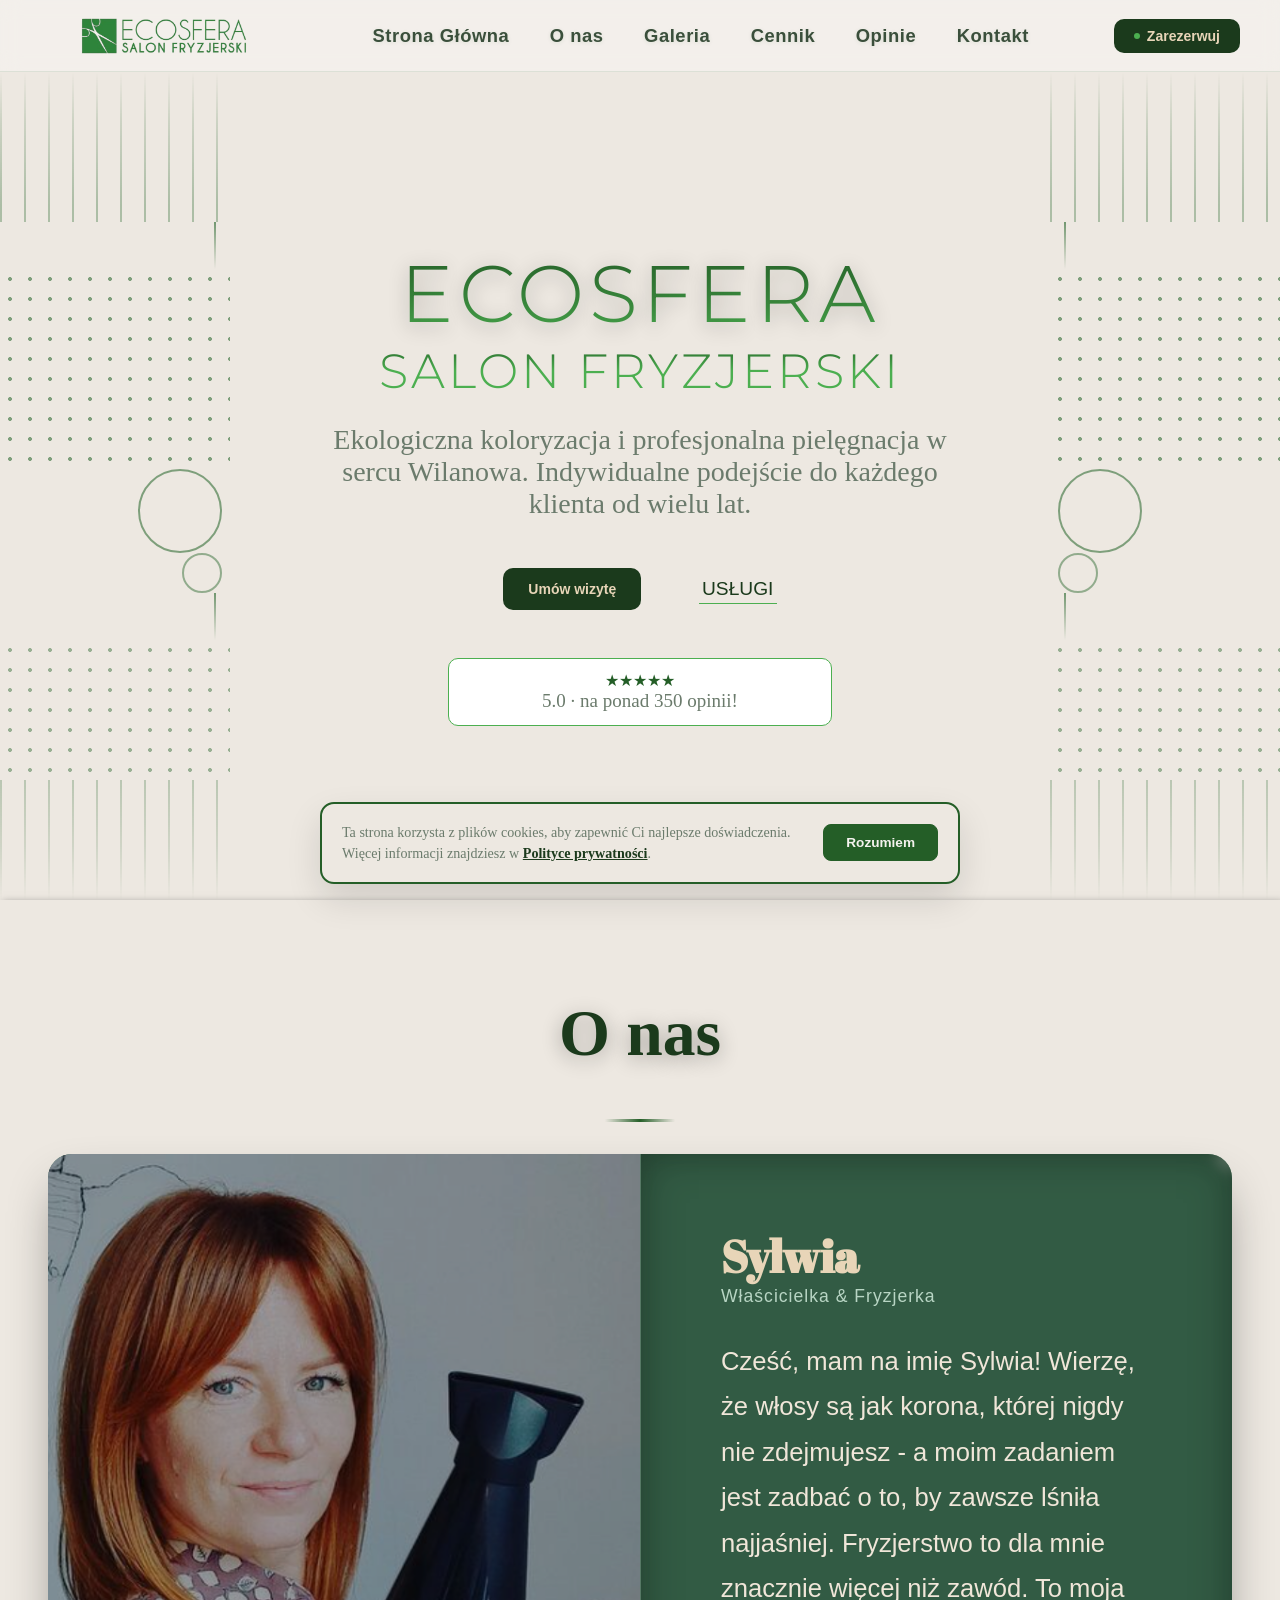
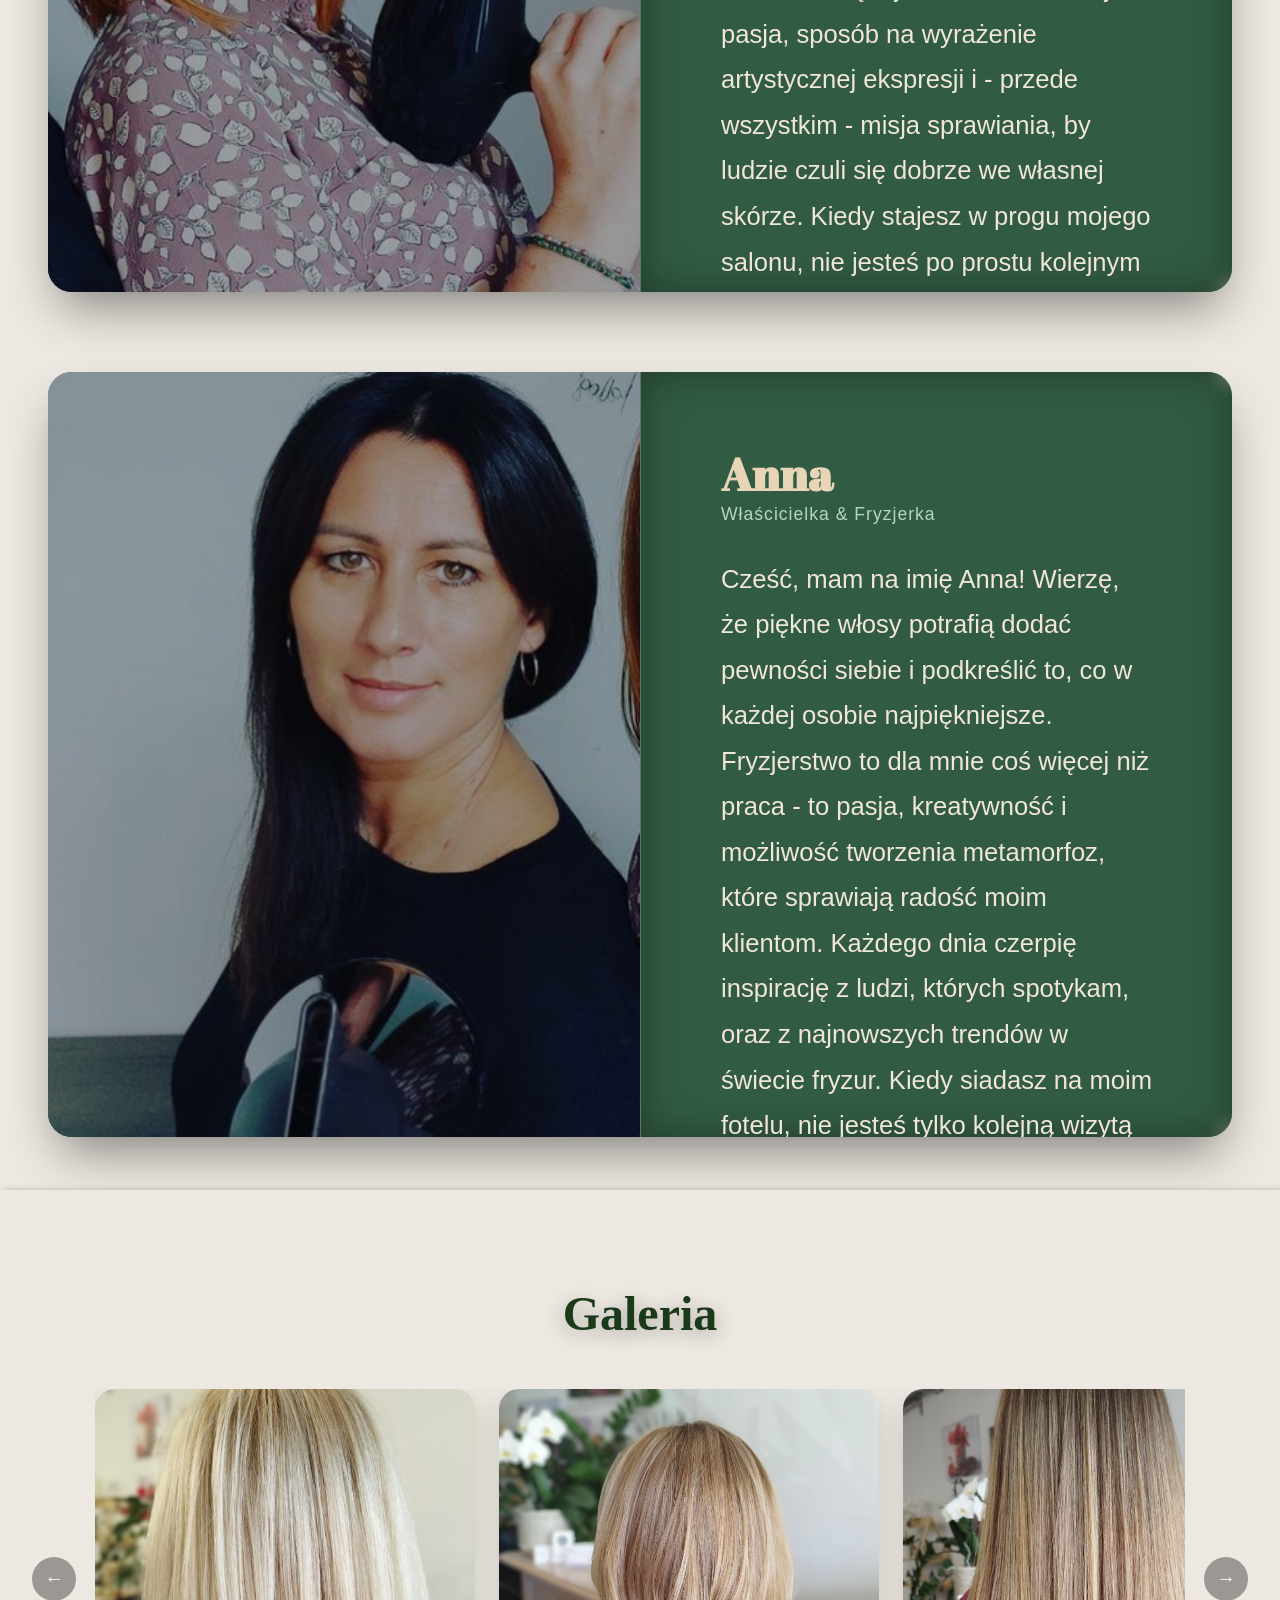
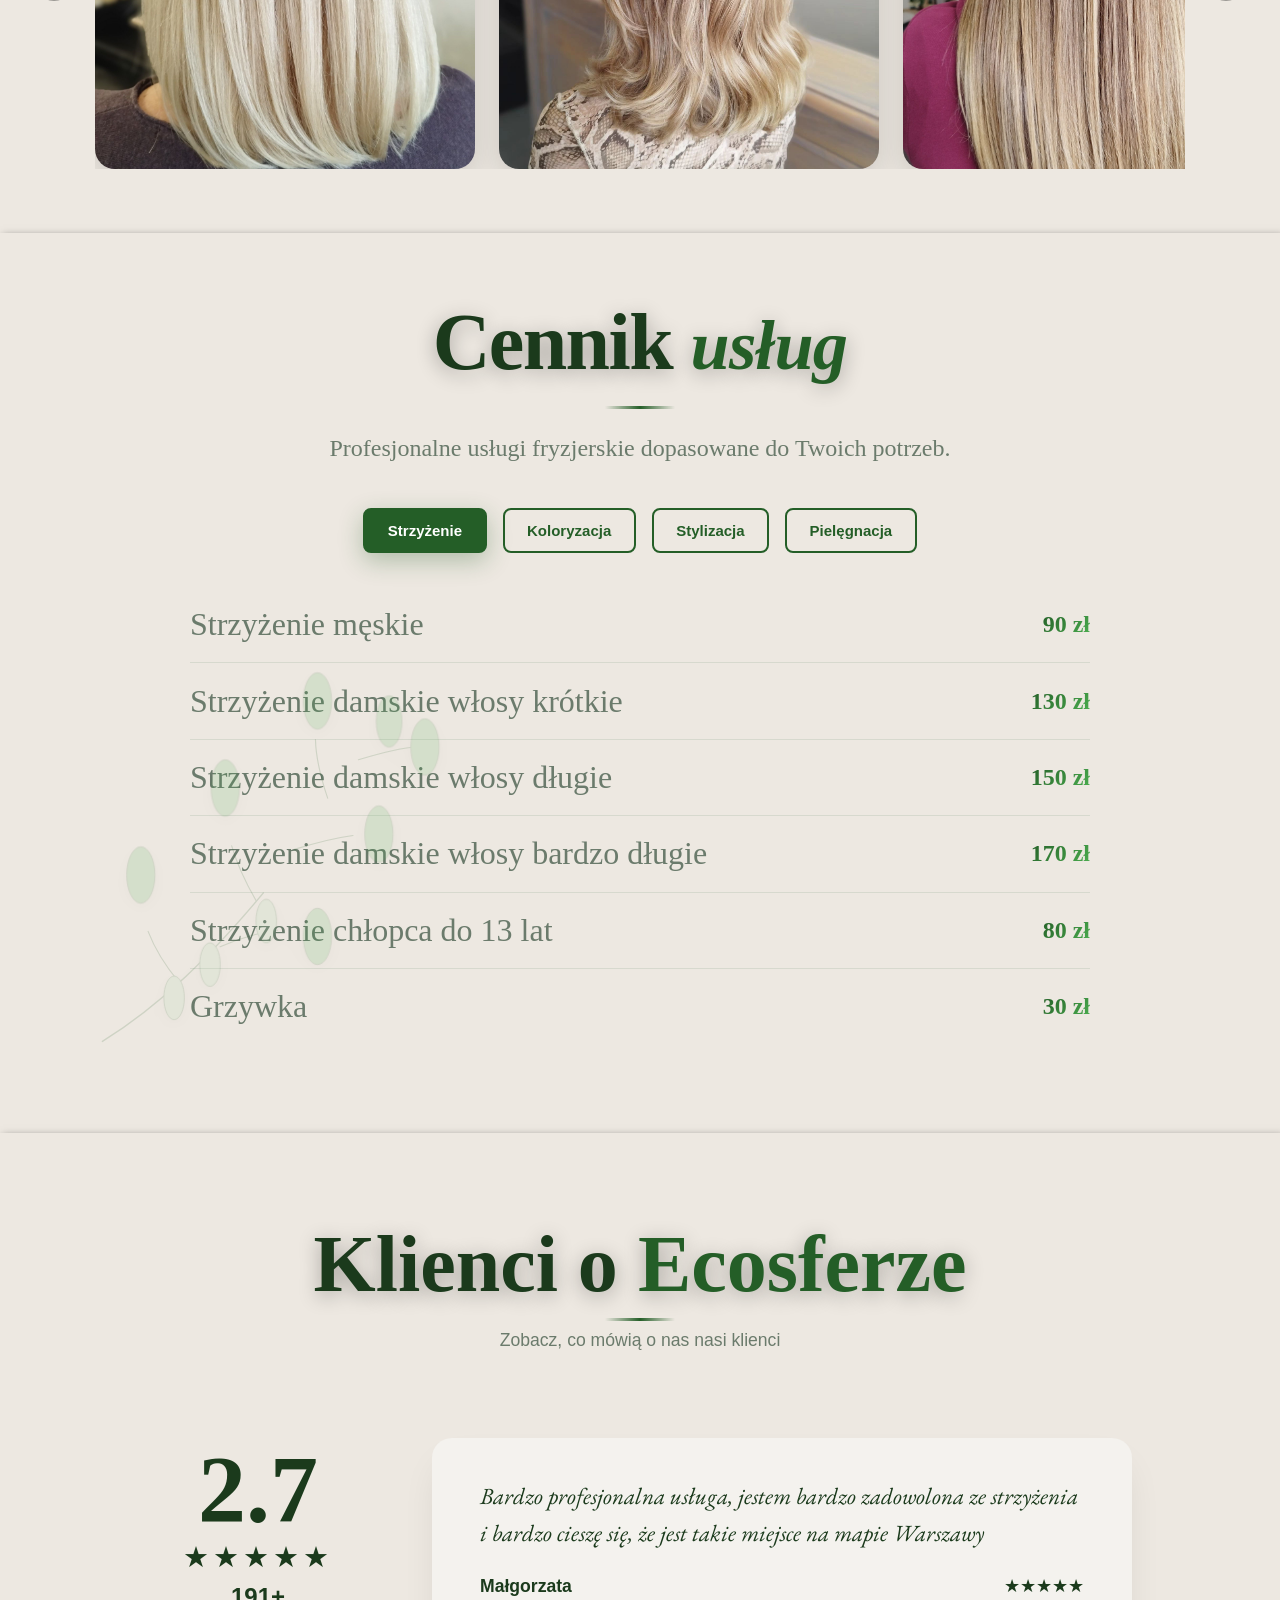
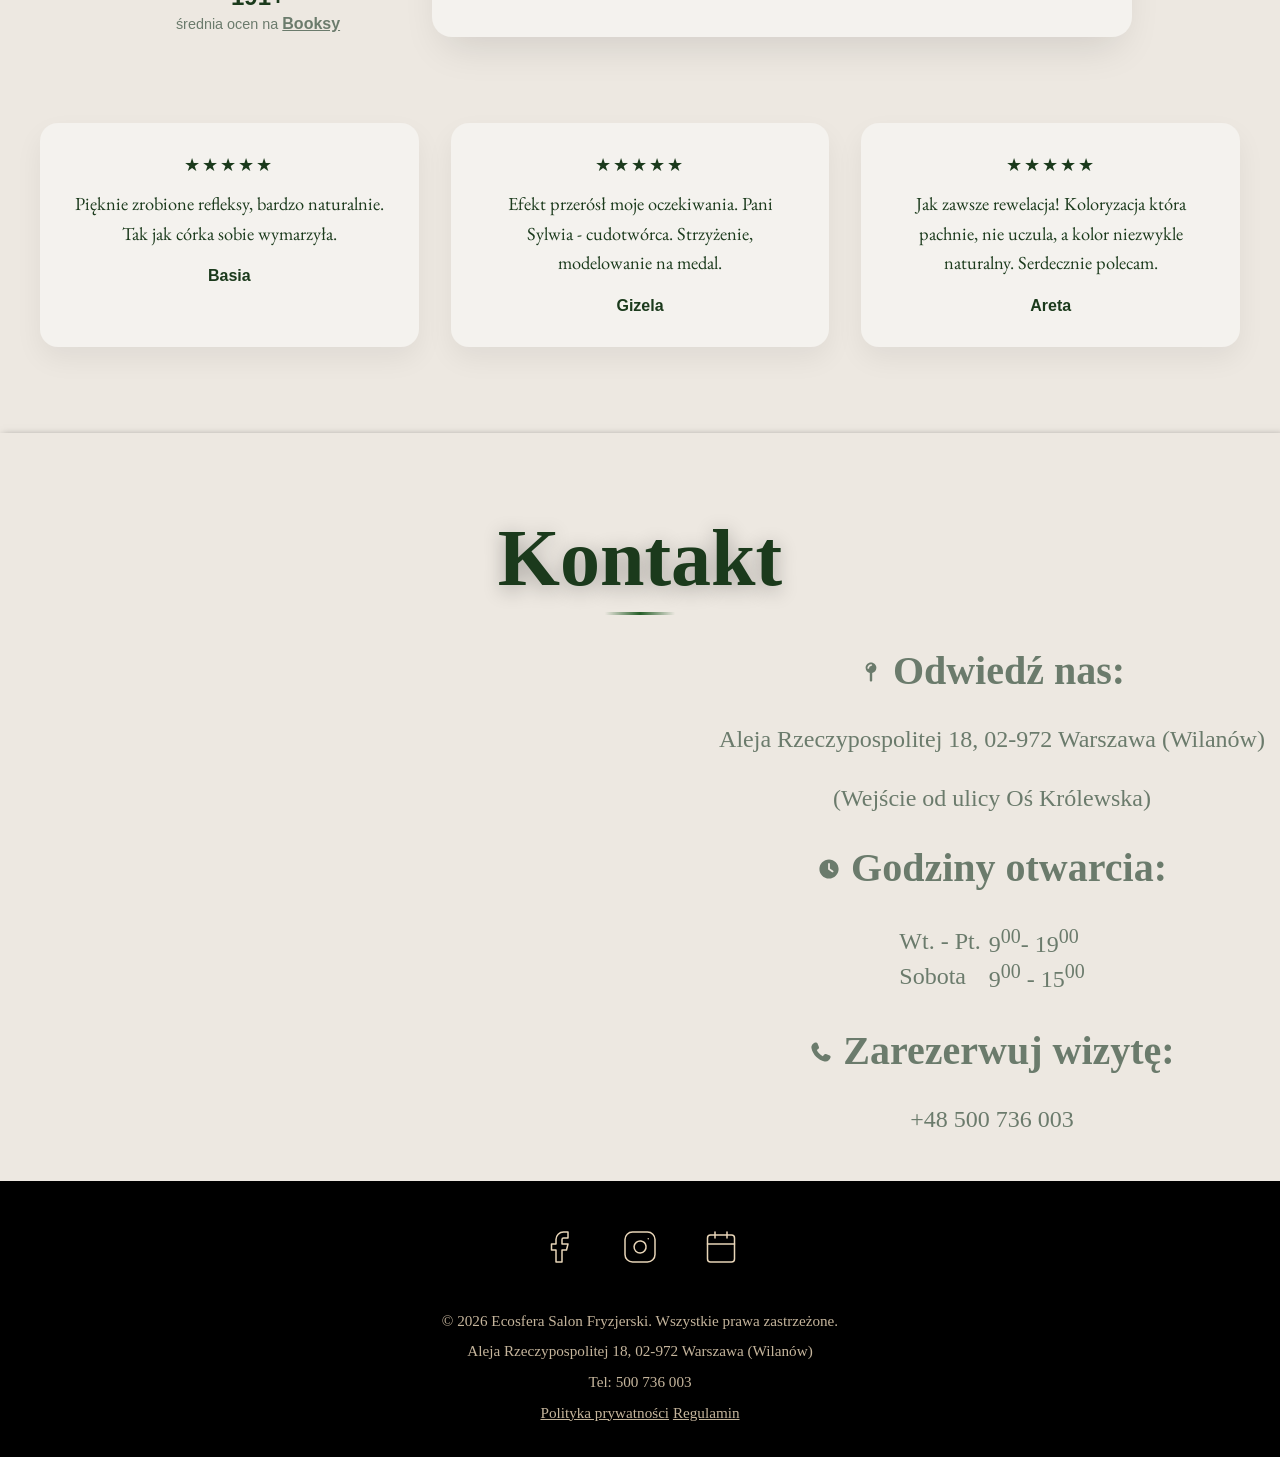
==== commit 50808868: "added NIP" ====
--- a/index.html
+++ b/index.html
@@ -36,7 +36,7 @@
   "image": "https://www.ecosfera-salon.pl/img/ecosfera-salon-logo.jpeg",
   "description": "Ekologiczny salon fryzjerski w Wilanowie oferujący bezpieczną koloryzację, strzyżenie i pielęgnację włosów.",
   "telephone": "+48 500 736 003",
-  "url": "https://www.ecosfera-salon.pl",
+  "url": "https://www.ecosferasalon.pl",
   "address": {
     "@type": "PostalAddress",
     "streetAddress": "Aleja Rzeczypospolitej 18",
@@ -609,7 +609,7 @@
             <h3>§1 Postanowienia ogólne</h3>
             <p>Niniejszy regulamin dotyczy zasad korzystania ze strony internetowej
                 salonu Ecosfera Salon Fryzjerski, prowadzonej przez salon Ecosfera Salon Fryzjerski,
-                NIP: [uzupełnij].
+                NIP: 8261822142.
             </p>
             <h3>§2 Zakres usług</h3>
             <p>Tworzenie stron internetowych, wdrażanie automatyzacji i narzędzi opartych na AI oraz projekty dla
@@ -629,7 +629,7 @@
             <p>W sprawach nieuregulowanych zastosowanie mają przepisy prawa polskiego.</p>
             <h3>§8 Prawa autorskie i prawa do serwisu</h3>
             <p>Autorkie prawa majątkowe/osobiste do projektu graficznego oraz struktury strony internetowej przysługują
-                ich wykonawcom: Franciszek Sztylka oraz Hubert Pobudkiewicz.</p>
+                ich wykonawcom: Codale Web Development.</p>
             <button class="modal__close" type="button" data-close-modal>Zamknij</button>
         </div>
     </div>
@@ -638,7 +638,7 @@
         <div class="modal" role="dialog" aria-modal="true" aria-labelledby="privacyTitle">
             <h2 id="privacyTitle">Polityka prywatności</h2>
             <p>Administratorem danych jest Ecosfera Salon Fryzjerski,
-                NIP: [uzupełnij], z siedzibą w Warszawie (Aleja Rzeczypospolitej 18, Wilanów).
+                NIP: 8261822142, z siedzibą w Warszawie (Aleja Rzeczypospolitej 18, Wilanów).
                 Kontakt: Tel: 500 736 003.</p>
             <h3>1. Zakres przetwarzanych danych</h3>
             <p>Ta strona nie posiada formularza kontaktowego i nie zbiera danych
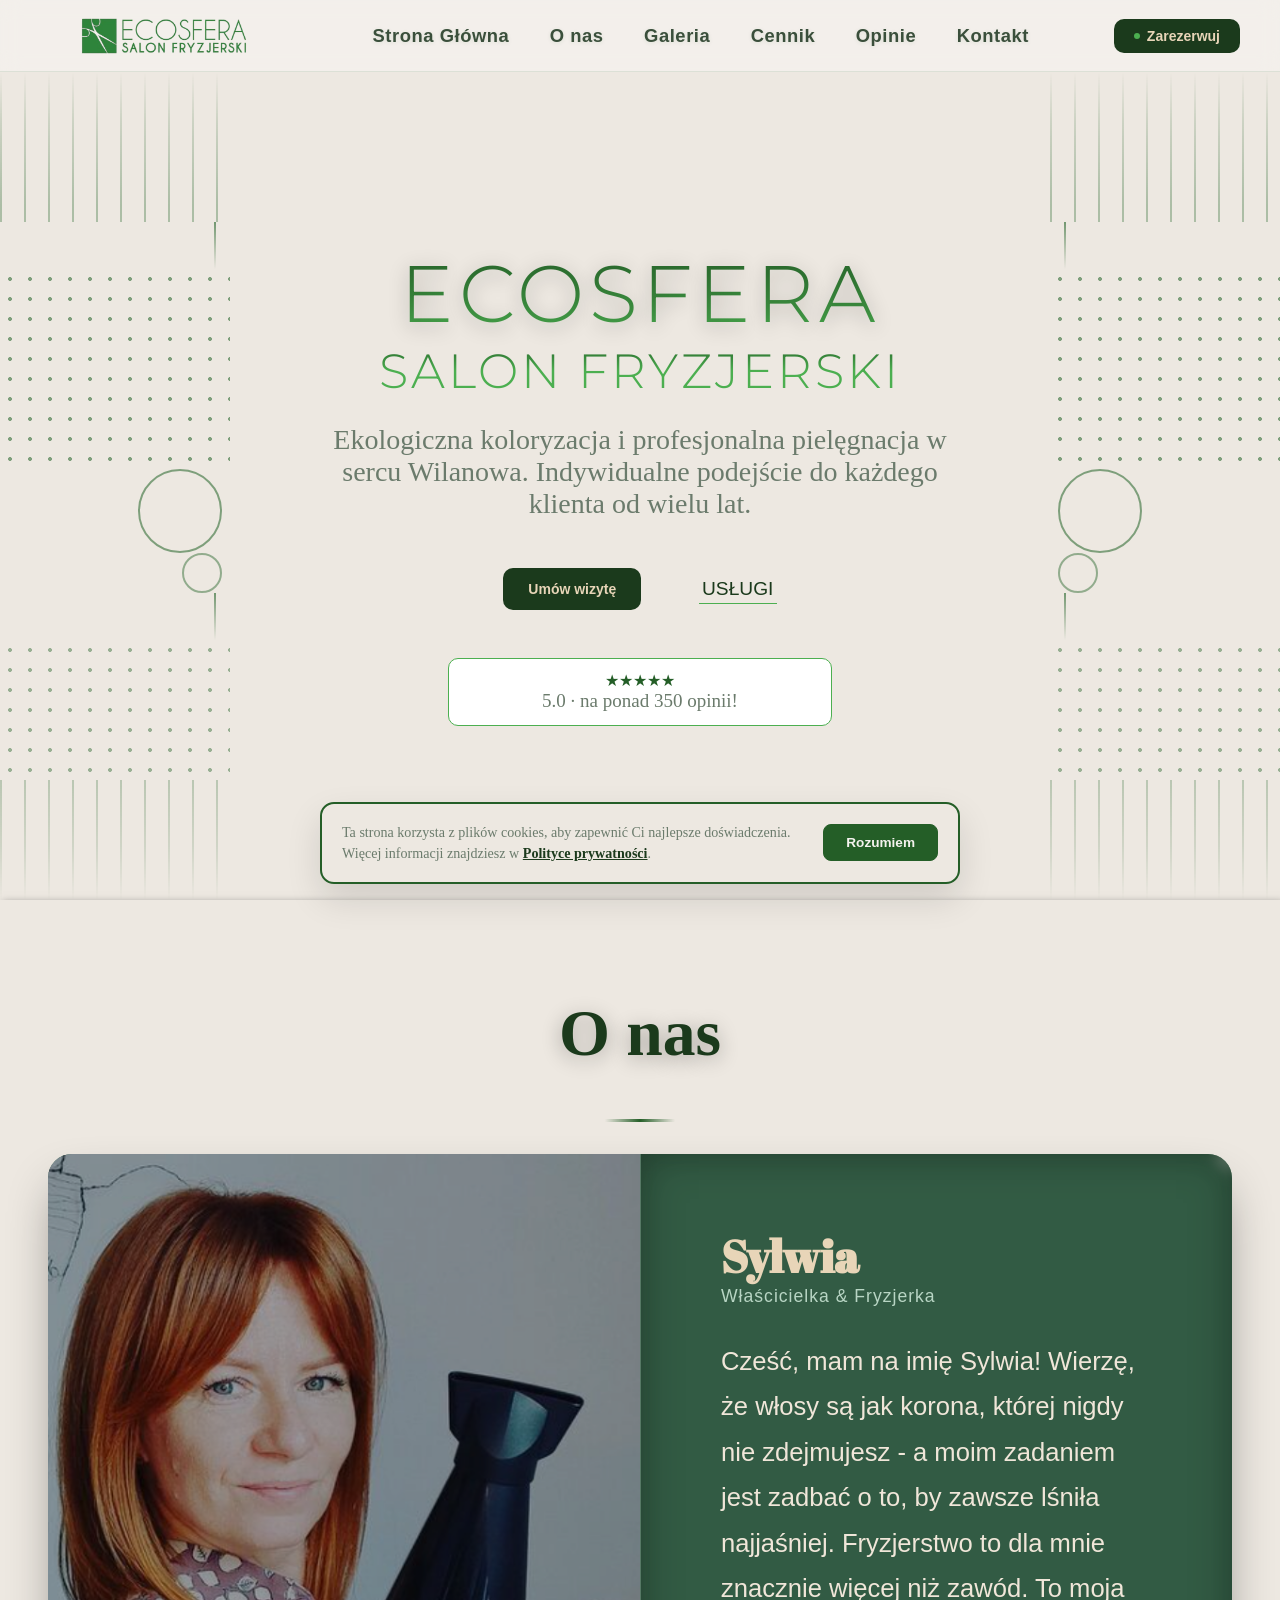
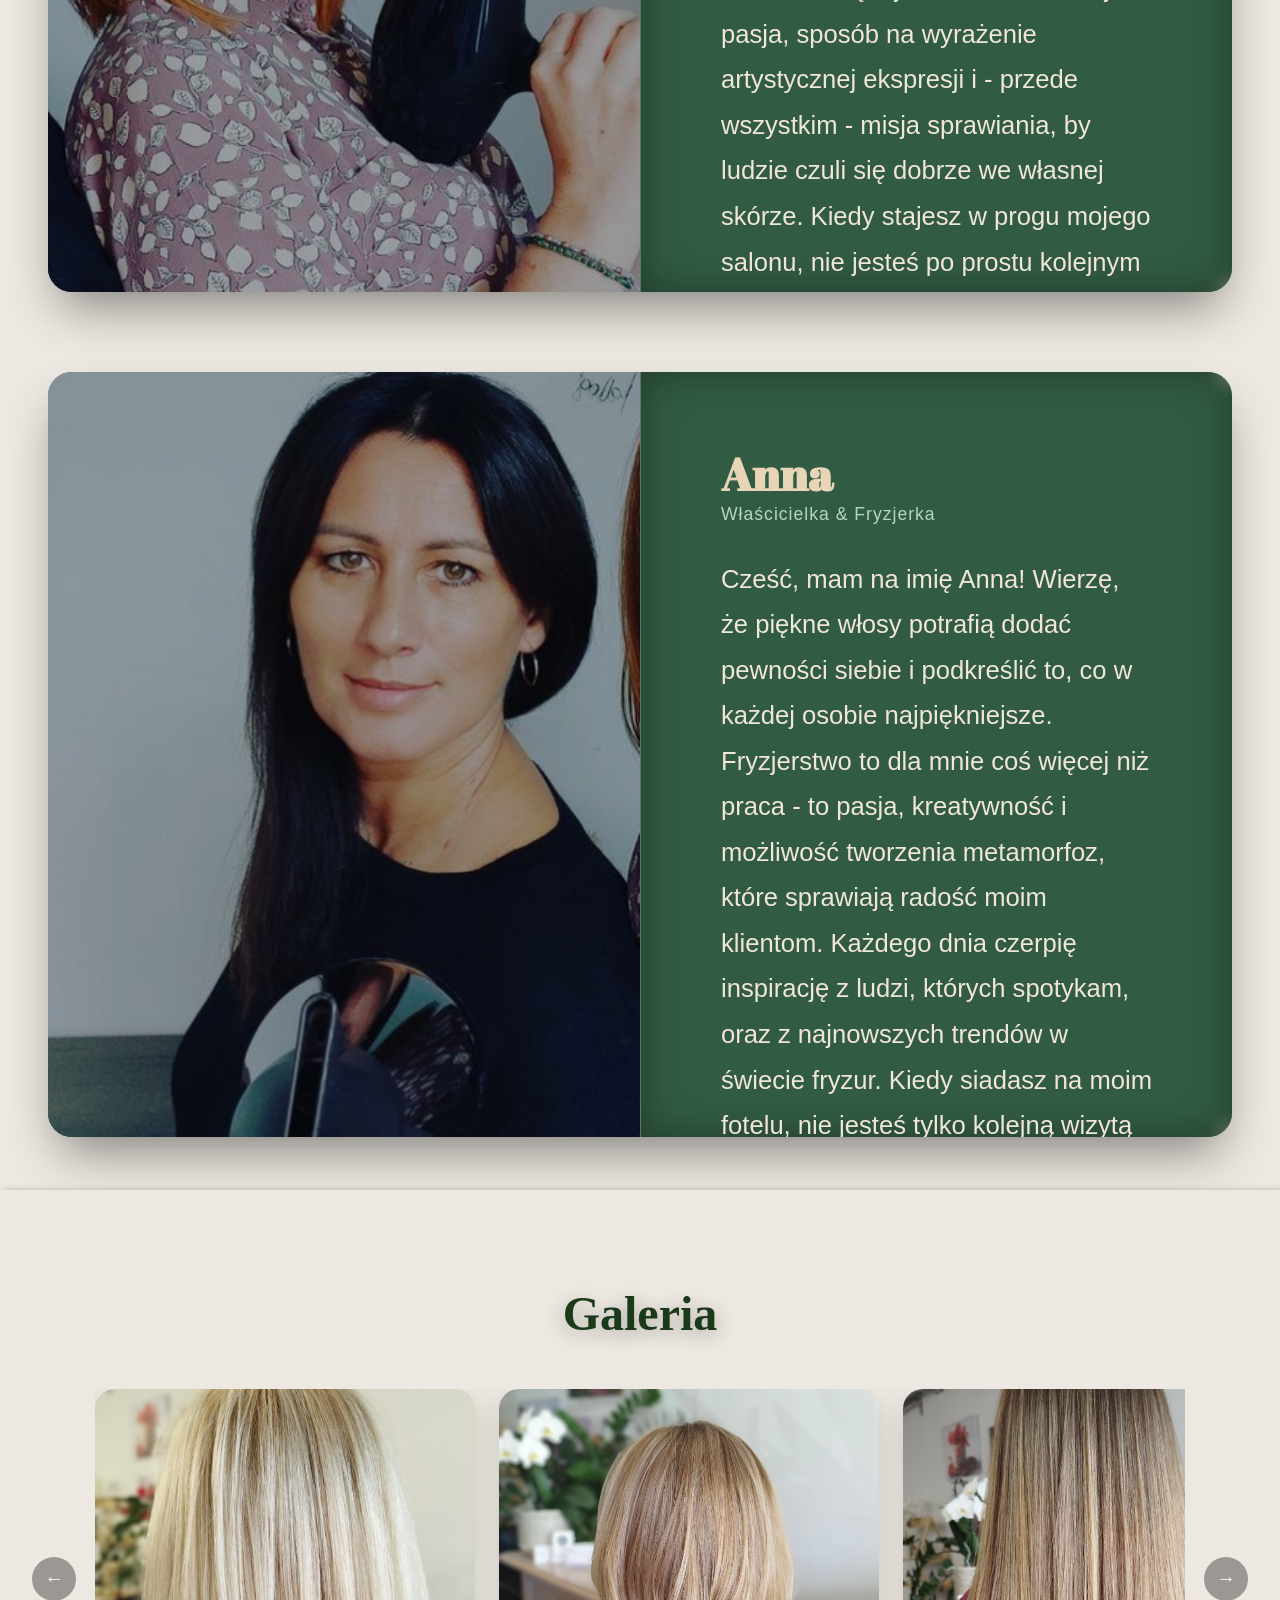
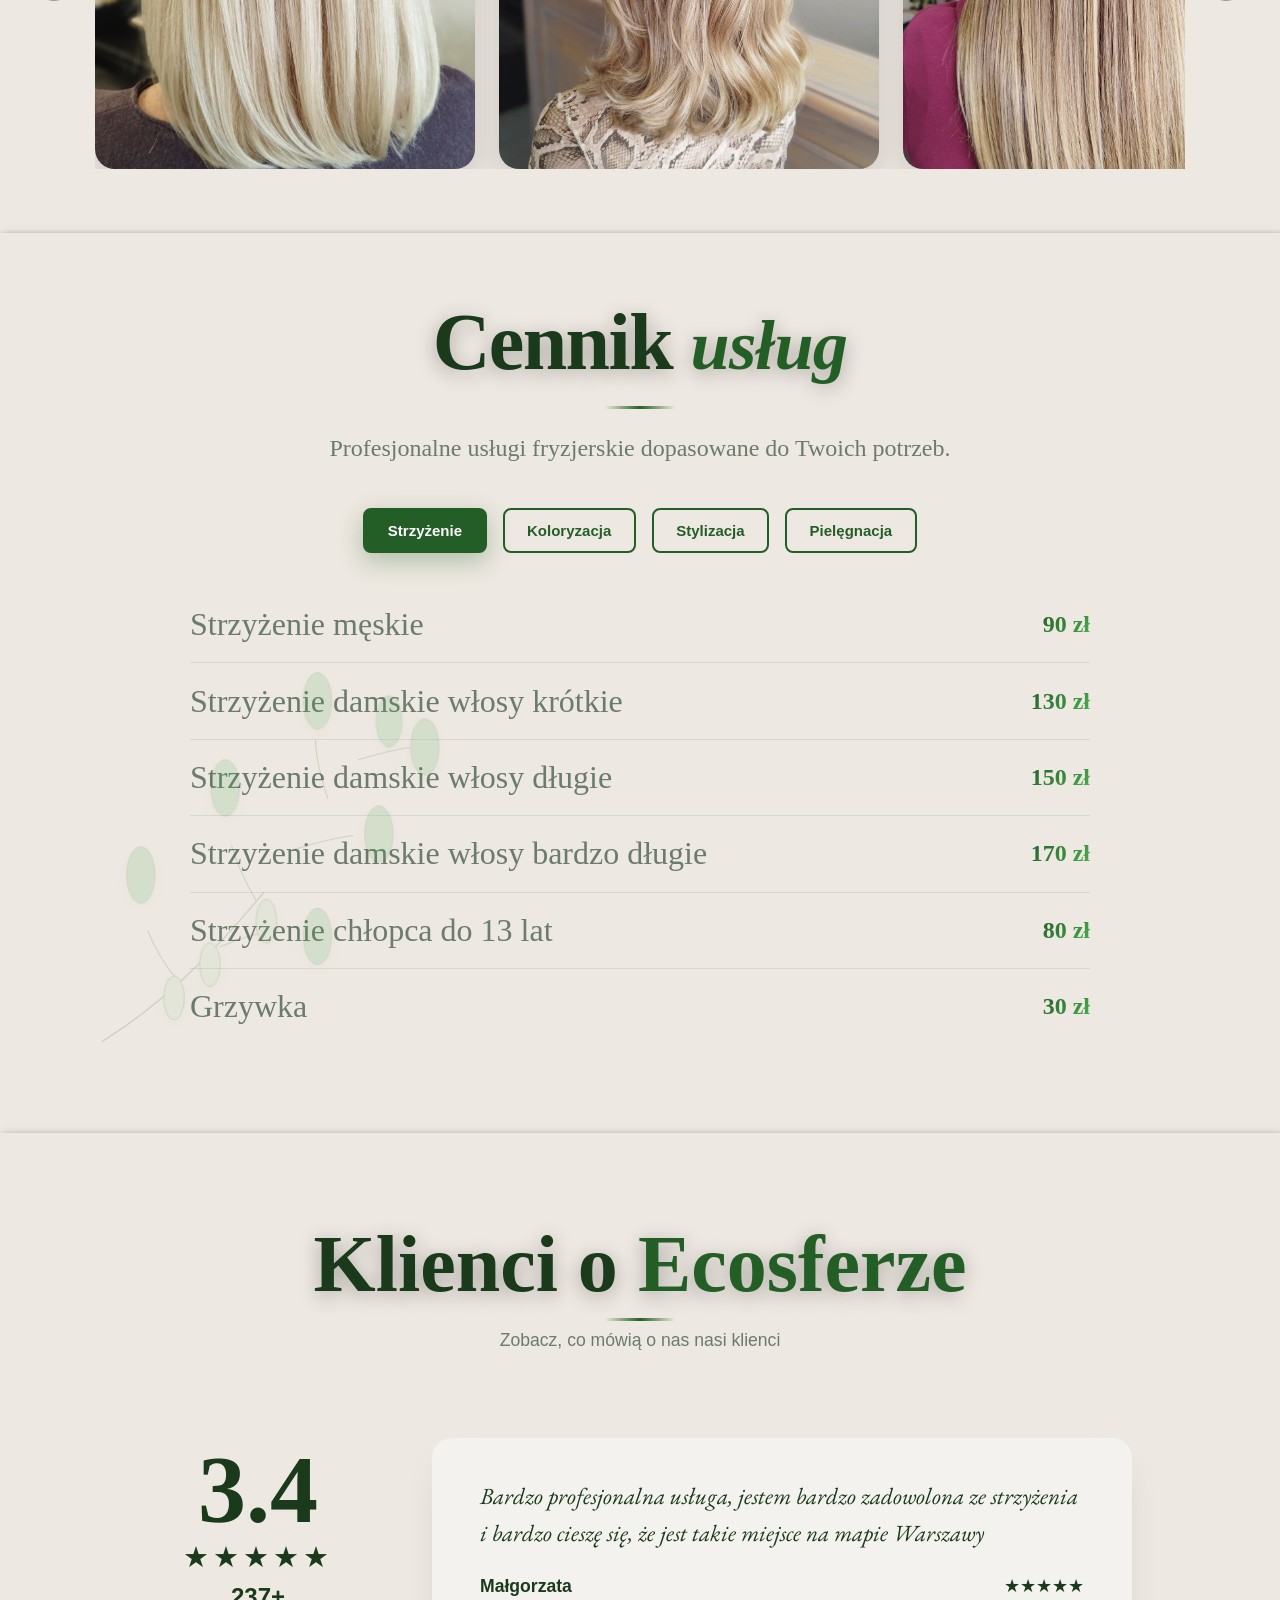
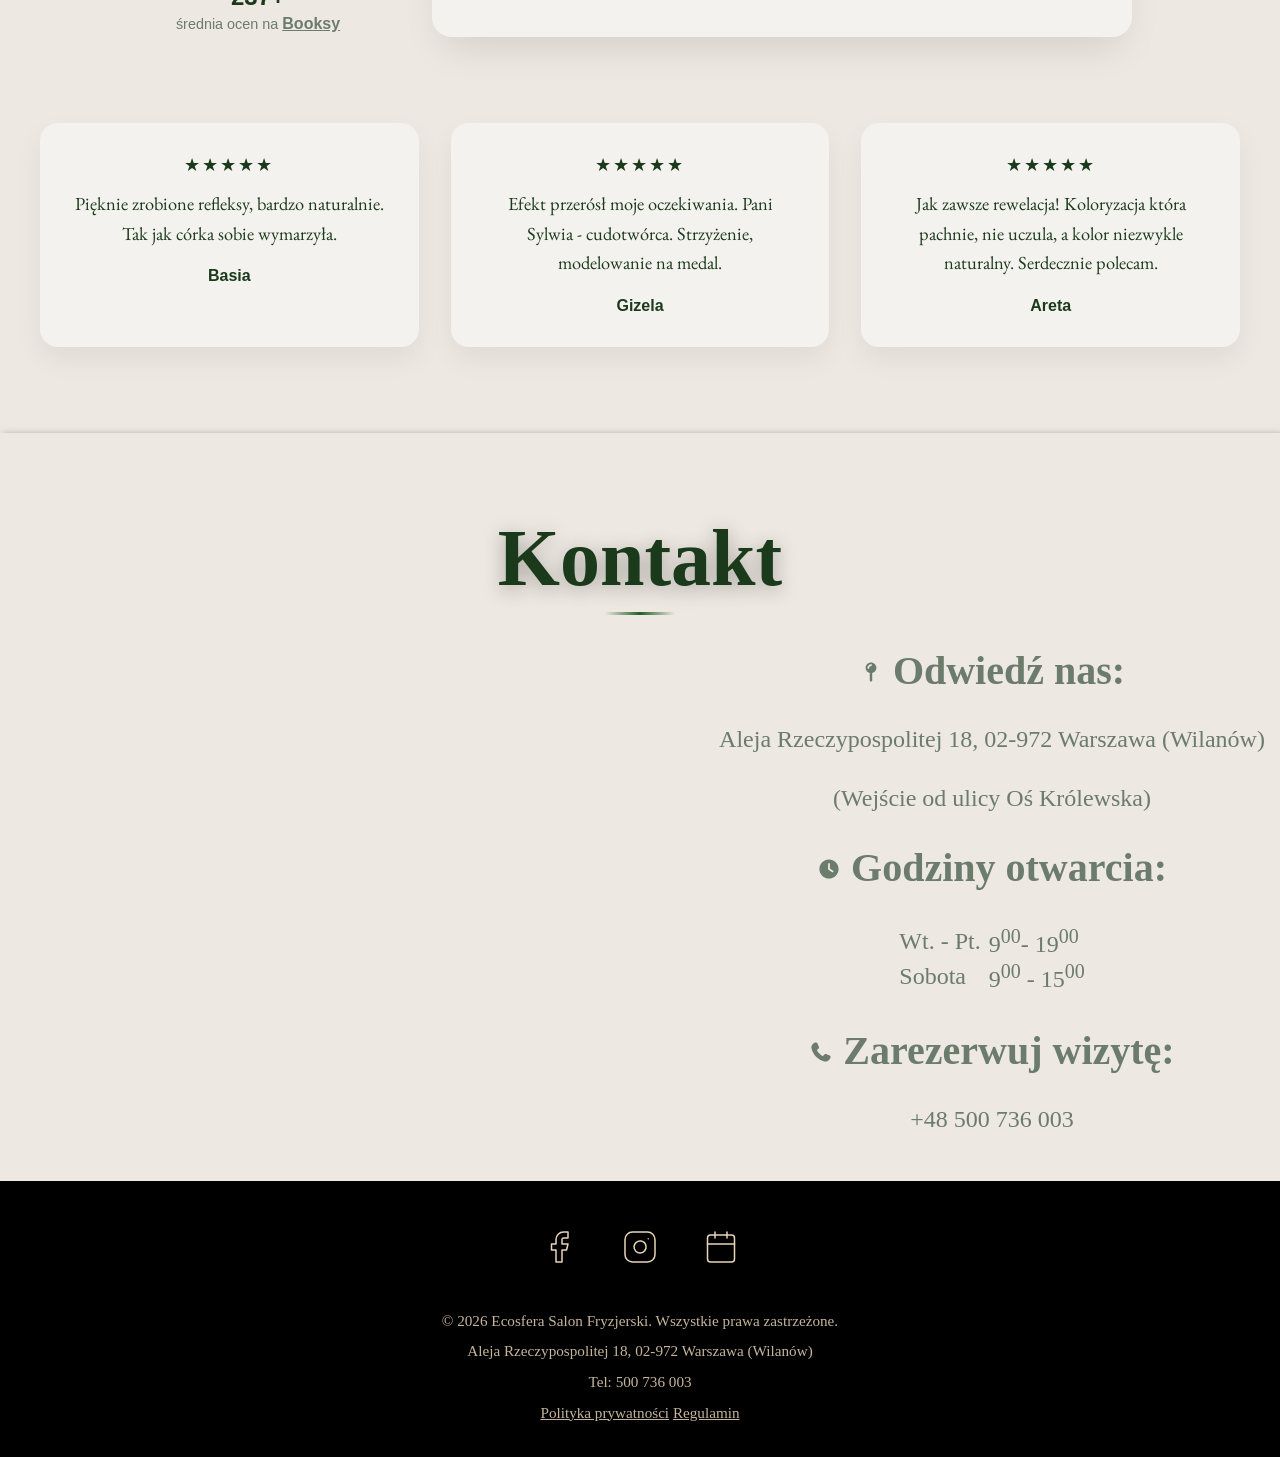
==== commit 205b71e6: "Add robots.txt, sitemap.xml, llms.txt; fix domain and stray HTML tags Sitemap/canonical/JSON-LD now " ====
--- a/index.html
+++ b/index.html
@@ -10,7 +10,7 @@
         content="Szukasz profesjonalnego fryzjera w Wilanowie? Ecosfera to ekologiczny salon oferujący bezpieczną koloryzację i pielęgnację włosów. Zarezerwuj wizytę już dziś!">
     <!--SEO Meta-->
     <meta name="robots" content="index, follow">
-    <link rel="canonical" href="https://www.ecosfera-salon.pl/">
+    <link rel="canonical" href="https://www.ecosferasalon.pl/">
 
     <link rel="icon" href="favicon.ico" sizes="any">
     <link rel="icon" type="image/png" sizes="32x32" href="img/favicon-32.png">
@@ -33,10 +33,10 @@
      "@context": "https://schema.org",
   "@type": "HairSalon",
   "name": "Ecosfera Salon Fryzjerski",
-  "image": "https://www.ecosfera-salon.pl/img/ecosfera-salon-logo.jpeg",
+  "image": "https://www.ecosferasalon.pl/img/ecosfera-salon-logo.jpeg",
   "description": "Ekologiczny salon fryzjerski w Wilanowie oferujący bezpieczną koloryzację, strzyżenie i pielęgnację włosów.",
   "telephone": "+48 500 736 003",
-  "url": "https://www.ecosferasalon.pl",
+  "url": "https://www.ecosferasalon.pl/",
   "address": {
     "@type": "PostalAddress",
     "streetAddress": "Aleja Rzeczypospolitej 18",
@@ -528,7 +528,7 @@
                             viewBox="0 0 640 640"><!--!Font Awesome Free v7.3.0 by @fontawesome - https://fontawesome.com License - https://fontawesome.com/license/free Copyright 2026 Fonticons, Inc.-->
                             <path
                                 d="M352 348.4C416.1 333.9 464 276.5 464 208C464 128.5 399.5 64 320 64C240.5 64 176 128.5 176 208C176 276.5 223.9 333.9 288 348.4L288 544C288 561.7 302.3 576 320 576C337.7 576 352 561.7 352 544L352 348.4zM328 160C297.1 160 272 185.1 272 216C272 229.3 261.3 240 248 240C234.7 240 224 229.3 224 216C224 158.6 270.6 112 328 112C341.3 112 352 122.7 352 136C352 149.3 341.3 160 328 160z" />
-                        </svg></i>&nbsp;Odwiedź nas:</h3>
+                        </svg>&nbsp;Odwiedź nas:</h3>
                     <p> Aleja Rzeczypospolitej 18, 02-972 Warszawa (Wilanów)</p>
                     <span class="kontakt__entrance">(Wejście od ulicy Oś Królewska)</span>
                     <h3 class="data-title"><svg xmlns="http://www.w3.org/2000/svg"
@@ -551,8 +551,8 @@
                             viewBox="0 0 640 640"><!--!Font Awesome Free v7.3.0 by @fontawesome - https://fontawesome.com License - https://fontawesome.com/license/free Copyright 2026 Fonticons, Inc.-->
                             <path
                                 d="M224.2 89C216.3 70.1 195.7 60.1 176.1 65.4L170.6 66.9C106 84.5 50.8 147.1 66.9 223.3C104 398.3 241.7 536 416.7 573.1C493 589.3 555.5 534 573.1 469.4L574.6 463.9C580 444.2 569.9 423.6 551.1 415.8L453.8 375.3C437.3 368.4 418.2 373.2 406.8 387.1L368.2 434.3C297.9 399.4 241.3 341 208.8 269.3L253 233.3C266.9 222 271.6 202.9 264.8 186.3L224.2 89z" />
-                        </svg>&nbsp;</i>Zarezerwuj wizytę: </h3>
-                    <p class="kontakt__number"></i>+48 500 736 003</p>
+                        </svg>&nbsp;Zarezerwuj wizytę: </h3>
+                    <p class="kontakt__number">+48 500 736 003</p>
                 </div>
             </div>
 
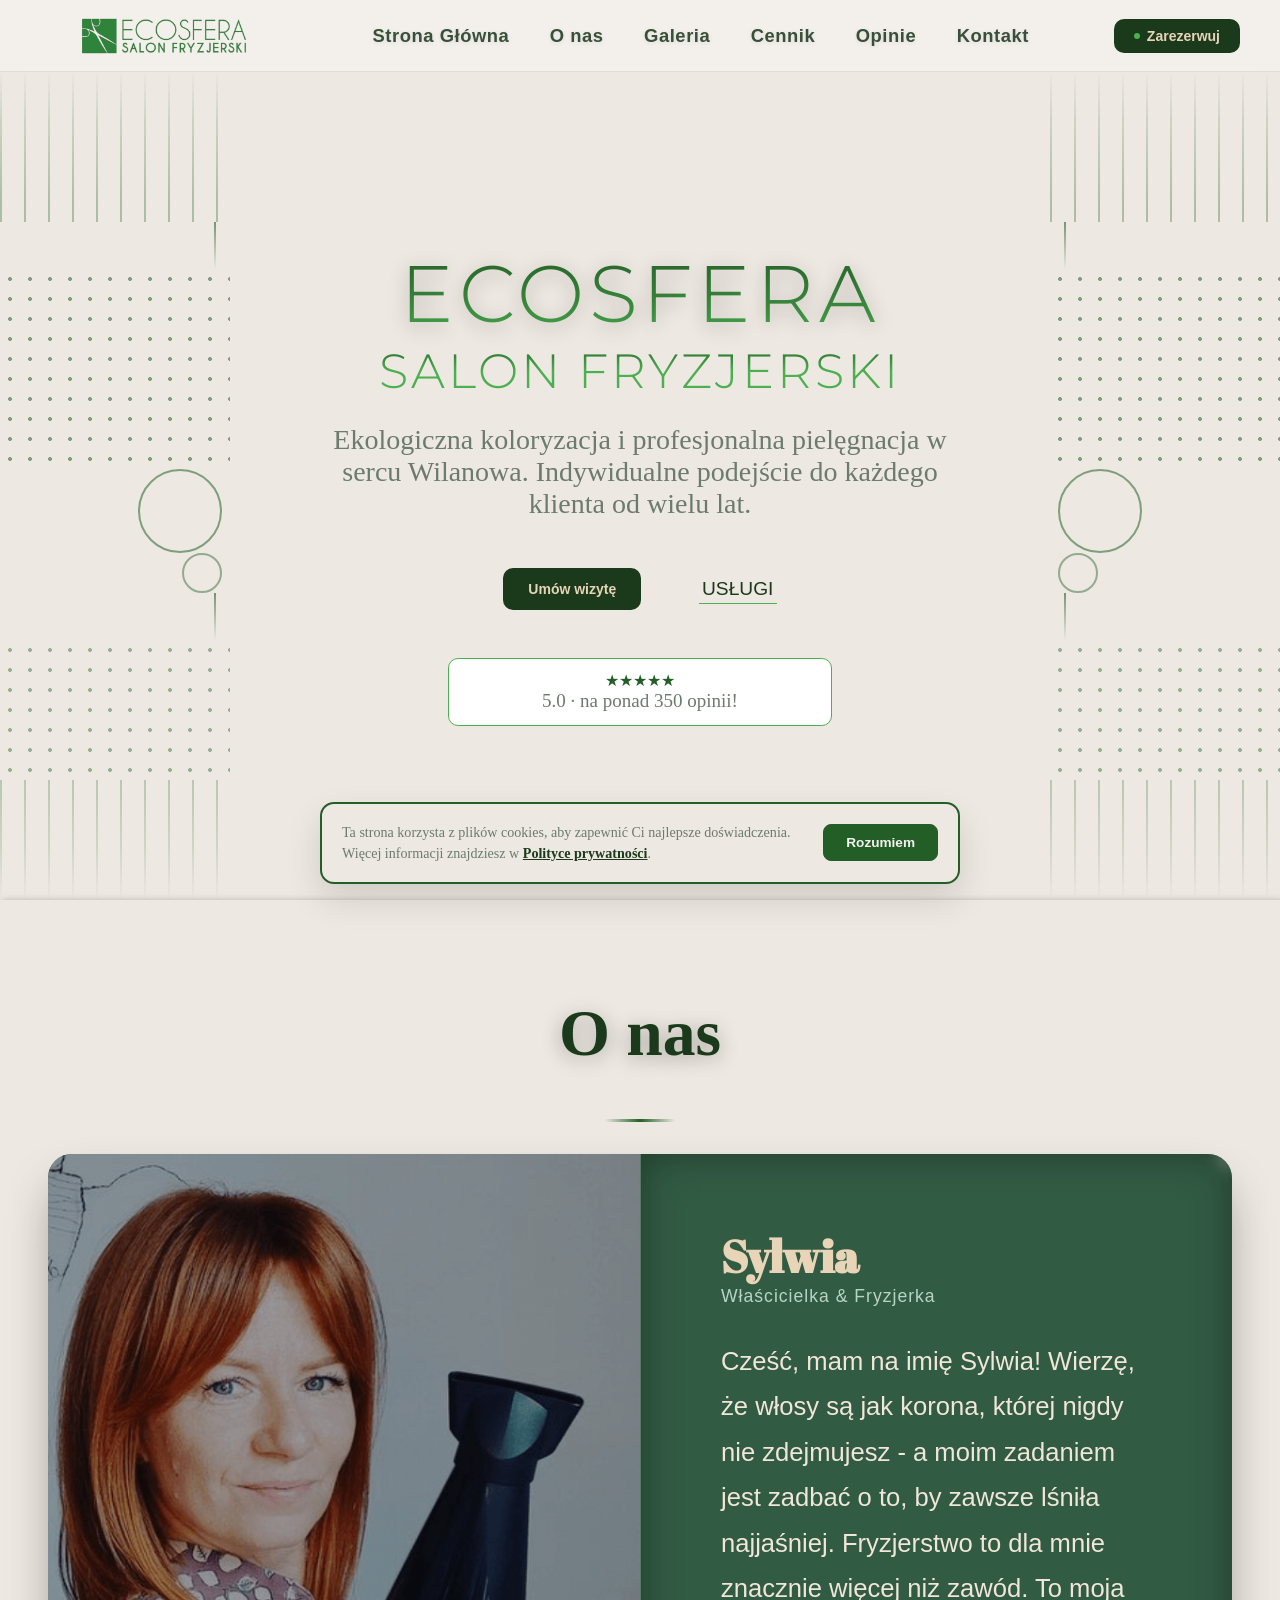
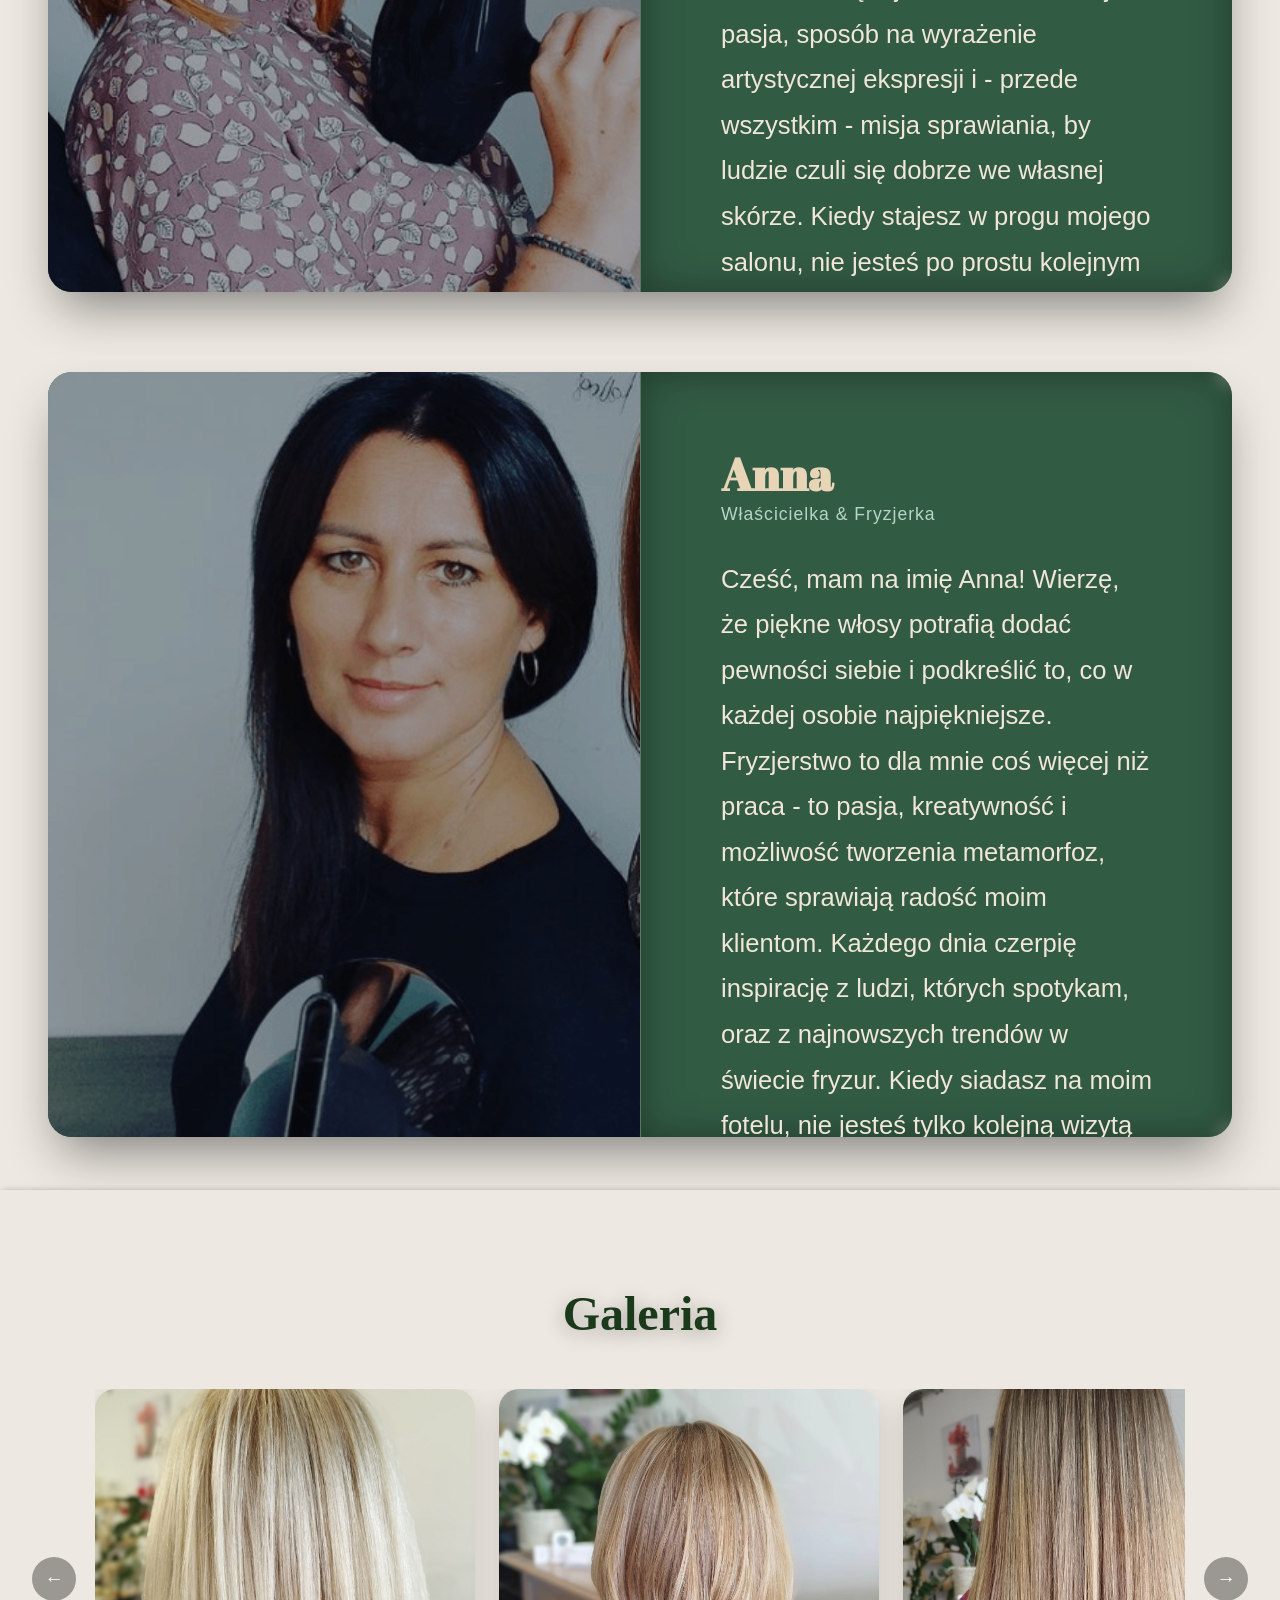
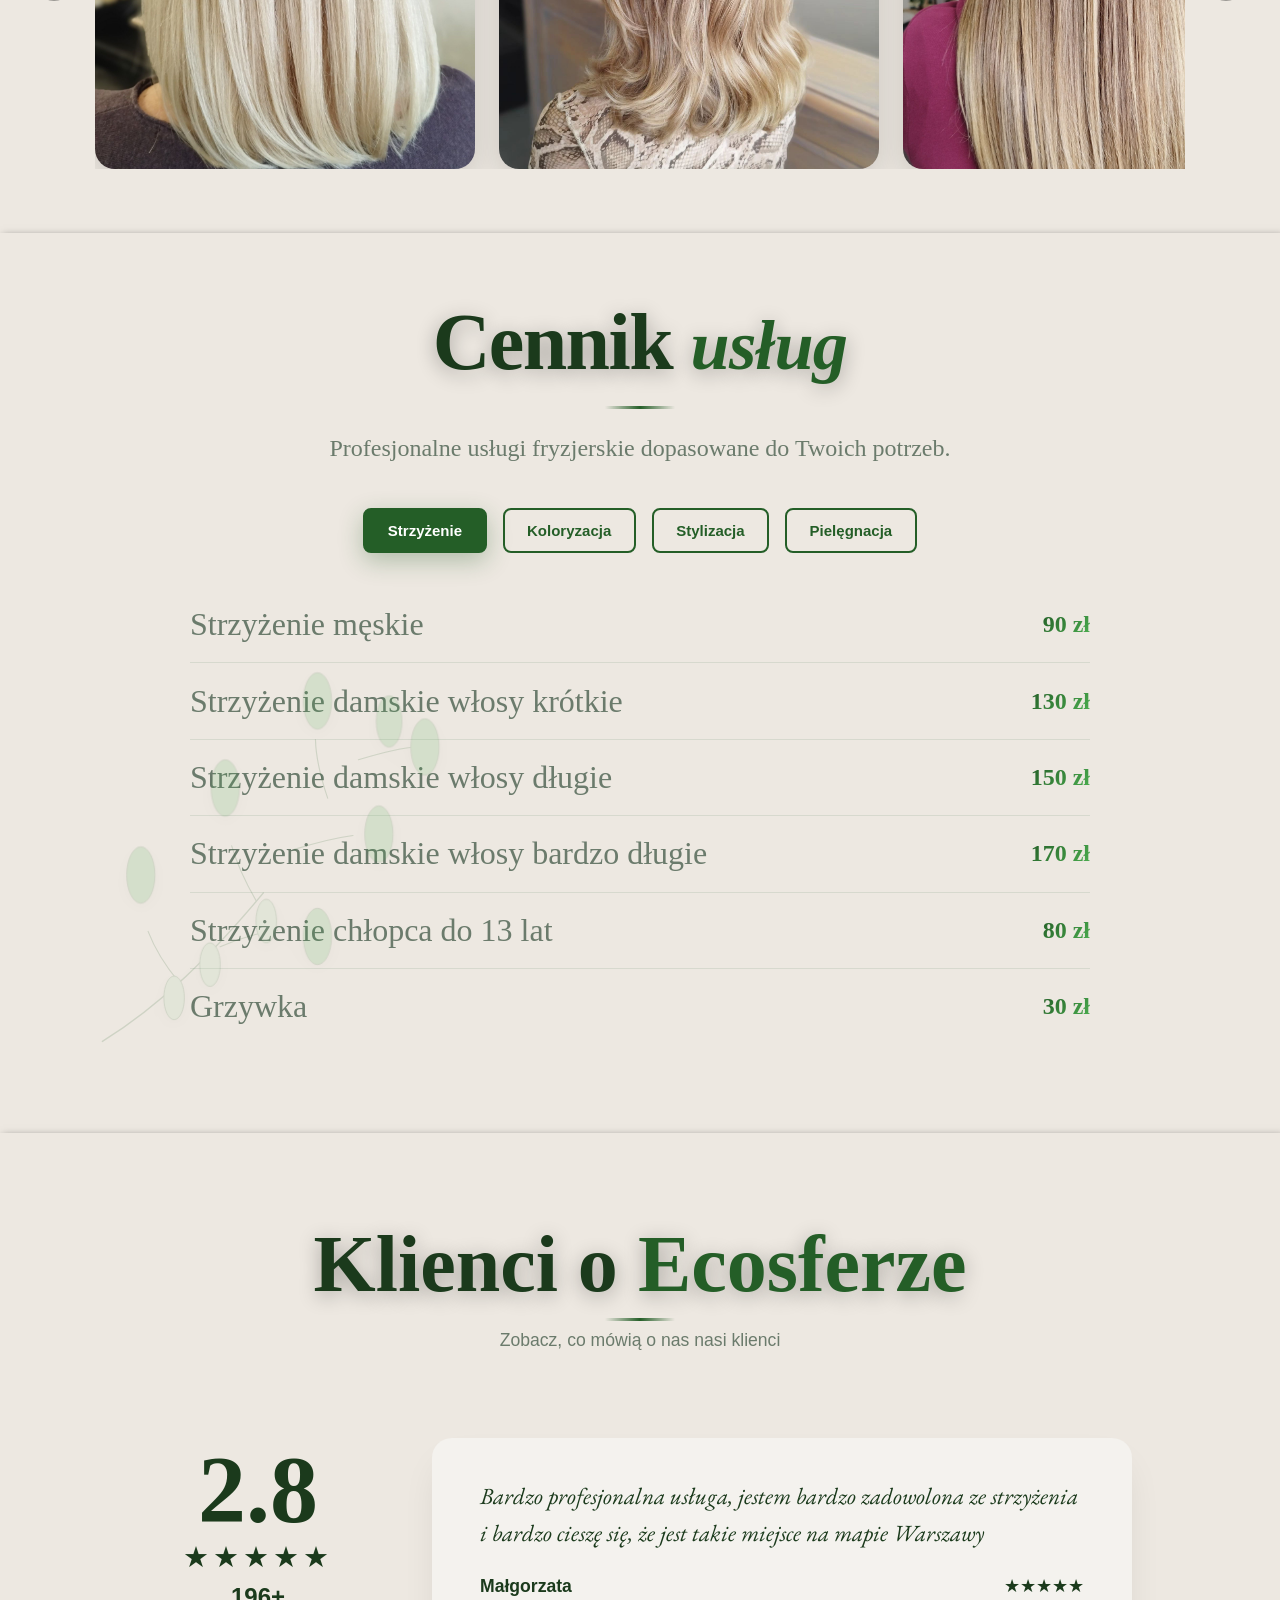
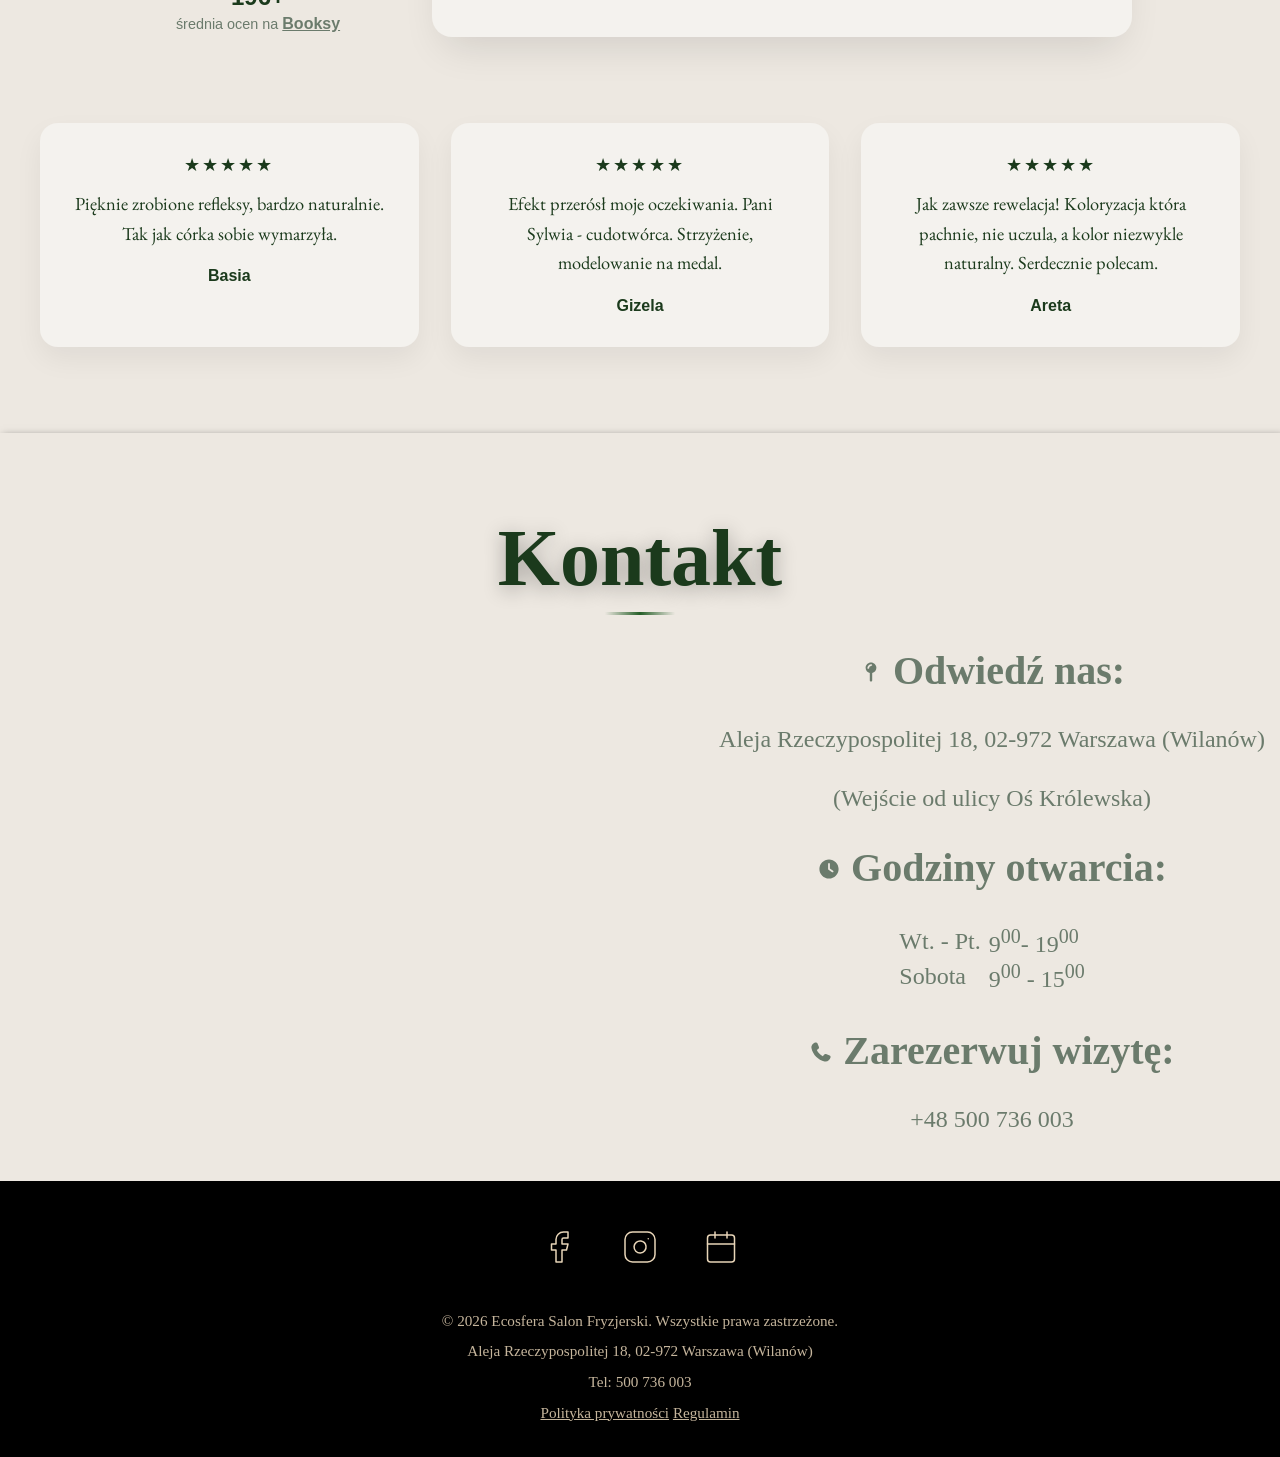
==== commit f08c38fb: "Finish deploy prep: Open Graph tags, minified images, cache headers, real social links - Regenerate " ====
--- a/index.html
+++ b/index.html
@@ -11,6 +11,23 @@
     <!--SEO Meta-->
     <meta name="robots" content="index, follow">
     <link rel="canonical" href="https://www.ecosferasalon.pl/">
+
+    <!--Open Graph / social share preview-->
+    <meta property="og:type" content="website">
+    <meta property="og:site_name" content="Ecosfera Salon Fryzjerski">
+    <meta property="og:locale" content="pl_PL">
+    <meta property="og:url" content="https://www.ecosferasalon.pl/">
+    <meta property="og:title" content="Ecosfera Salon Fryzjerski Warszawa Wilanów | Ekologiczna Stylizacja">
+    <meta property="og:description"
+        content="Szukasz profesjonalnego fryzjera w Wilanowie? Ecosfera to ekologiczny salon oferujący bezpieczną koloryzację i pielęgnację włosów. Zarezerwuj wizytę już dziś!">
+    <meta property="og:image" content="https://www.ecosferasalon.pl/img/ecosfera-salon-logo.jpeg">
+    <meta property="og:image:width" content="1000">
+    <meta property="og:image:height" content="364">
+    <meta name="twitter:card" content="summary_large_image">
+    <meta name="twitter:title" content="Ecosfera Salon Fryzjerski Warszawa Wilanów | Ekologiczna Stylizacja">
+    <meta name="twitter:description"
+        content="Szukasz profesjonalnego fryzjera w Wilanowie? Ecosfera to ekologiczny salon oferujący bezpieczną koloryzację i pielęgnację włosów. Zarezerwuj wizytę już dziś!">
+    <meta name="twitter:image" content="https://www.ecosferasalon.pl/img/ecosfera-salon-logo.jpeg">
 
     <link rel="icon" href="favicon.ico" sizes="any">
     <link rel="icon" type="image/png" sizes="32x32" href="img/favicon-32.png">
@@ -562,7 +579,7 @@
         <div class="footer__content">
             <div class="footer__social">
                 <!-- Facebook -->
-                <a href="https://www.facebook.com/TWOJA_STRONA" target="_blank" rel="noopener" aria-label="Facebook">
+                <a href="https://www.facebook.com/profile.php?id=100063535962623" target="_blank" rel="noopener" aria-label="Facebook">
                     <svg xmlns="http://www.w3.org/2000/svg" width="34" height="34" viewBox="0 0 24 24" fill="none"
                         stroke="#e8d5b8" stroke-width="2.2" stroke-linejoin="round" stroke-linecap="round">
                         <path d="M18 2h-3a5 5 0 0 0-5 5v3H7v4h3v8h4v-8h3l1-4h-4V7a1 1 0 0 1 1-1h3z" />
@@ -570,7 +587,7 @@
                 </a>
 
                 <!-- Instagram -->
-                <a href="https://www.instagram.com/TWOJA_STRONA" target="_blank" rel="noopener" aria-label="Instagram">
+                <a href="https://www.instagram.com/ecosfera_salonfryzjerski/" target="_blank" rel="noopener" aria-label="Instagram">
                     <svg xmlns="http://www.w3.org/2000/svg" width="34" height="34" viewBox="0 0 24 24" fill="none"
                         stroke="#e8d5b8" stroke-width="2.2" stroke-linejoin="round" stroke-linecap="round">
                         <rect x="2" y="2" width="20" height="20" rx="5" ry="5" />
@@ -580,7 +597,7 @@
                 </a>
 
                 <!-- Booksy / Rezerwacja -->
-                <a href="https://booksy.com/..." target="_blank" rel="noopener" aria-label="Rezerwacja Booksy">
+                <a href="https://booksy.com/pl-pl/103331_ecosfera-salon-fryzjerski_fryzjer_3_warszawa?do=invite&amp;fbclid=PAZXh0bgNhZW0CMTEAc3J0YwZhcHBfaWQPOTM2NjE5NzQzMzkyNDU5AAGnRLR5wIq2W1ma4NZEW3SV1ByBA-IFJH_RV6ZpYcHFb1LEXCAZp8pJ2upxZm8_aem_dzJB8IYSLYYww8klO9M02w&amp;utm_content=link_in_bio&amp;utm_medium=social&amp;utm_source=ig#ba_s=dl_1" target="_blank" rel="noopener" aria-label="Rezerwacja Booksy">
                     <svg xmlns="http://www.w3.org/2000/svg" width="34" height="34" viewBox="0 0 24 24" fill="none"
                         stroke="#e8d5b8" stroke-width="2.2" stroke-linejoin="round" stroke-linecap="round">
                         <rect x="3" y="4" width="18" height="18" rx="2" ry="2" />
--- a/main.css
+++ b/main.css
@@ -899,12 +899,14 @@
     display: flex;
   }
 }
+
 .hero-ornament--left .hero-ornament__thread {
   margin-right: 14px;
 }
 .hero-ornament--left .hero-ornament__circle {
   margin-right: 8px;
 }
+
 .hero-ornament--right .hero-ornament__thread {
   margin-left: 14px;
 }
@@ -2461,4 +2463,6 @@
 .cookieBanner__btn:hover {
   background-color: #1B3A1C;
   border-color: #1B3A1C;
-}/*# sourceMappingURL=main.css.map */+}
+
+/*# sourceMappingURL=main.css.map */
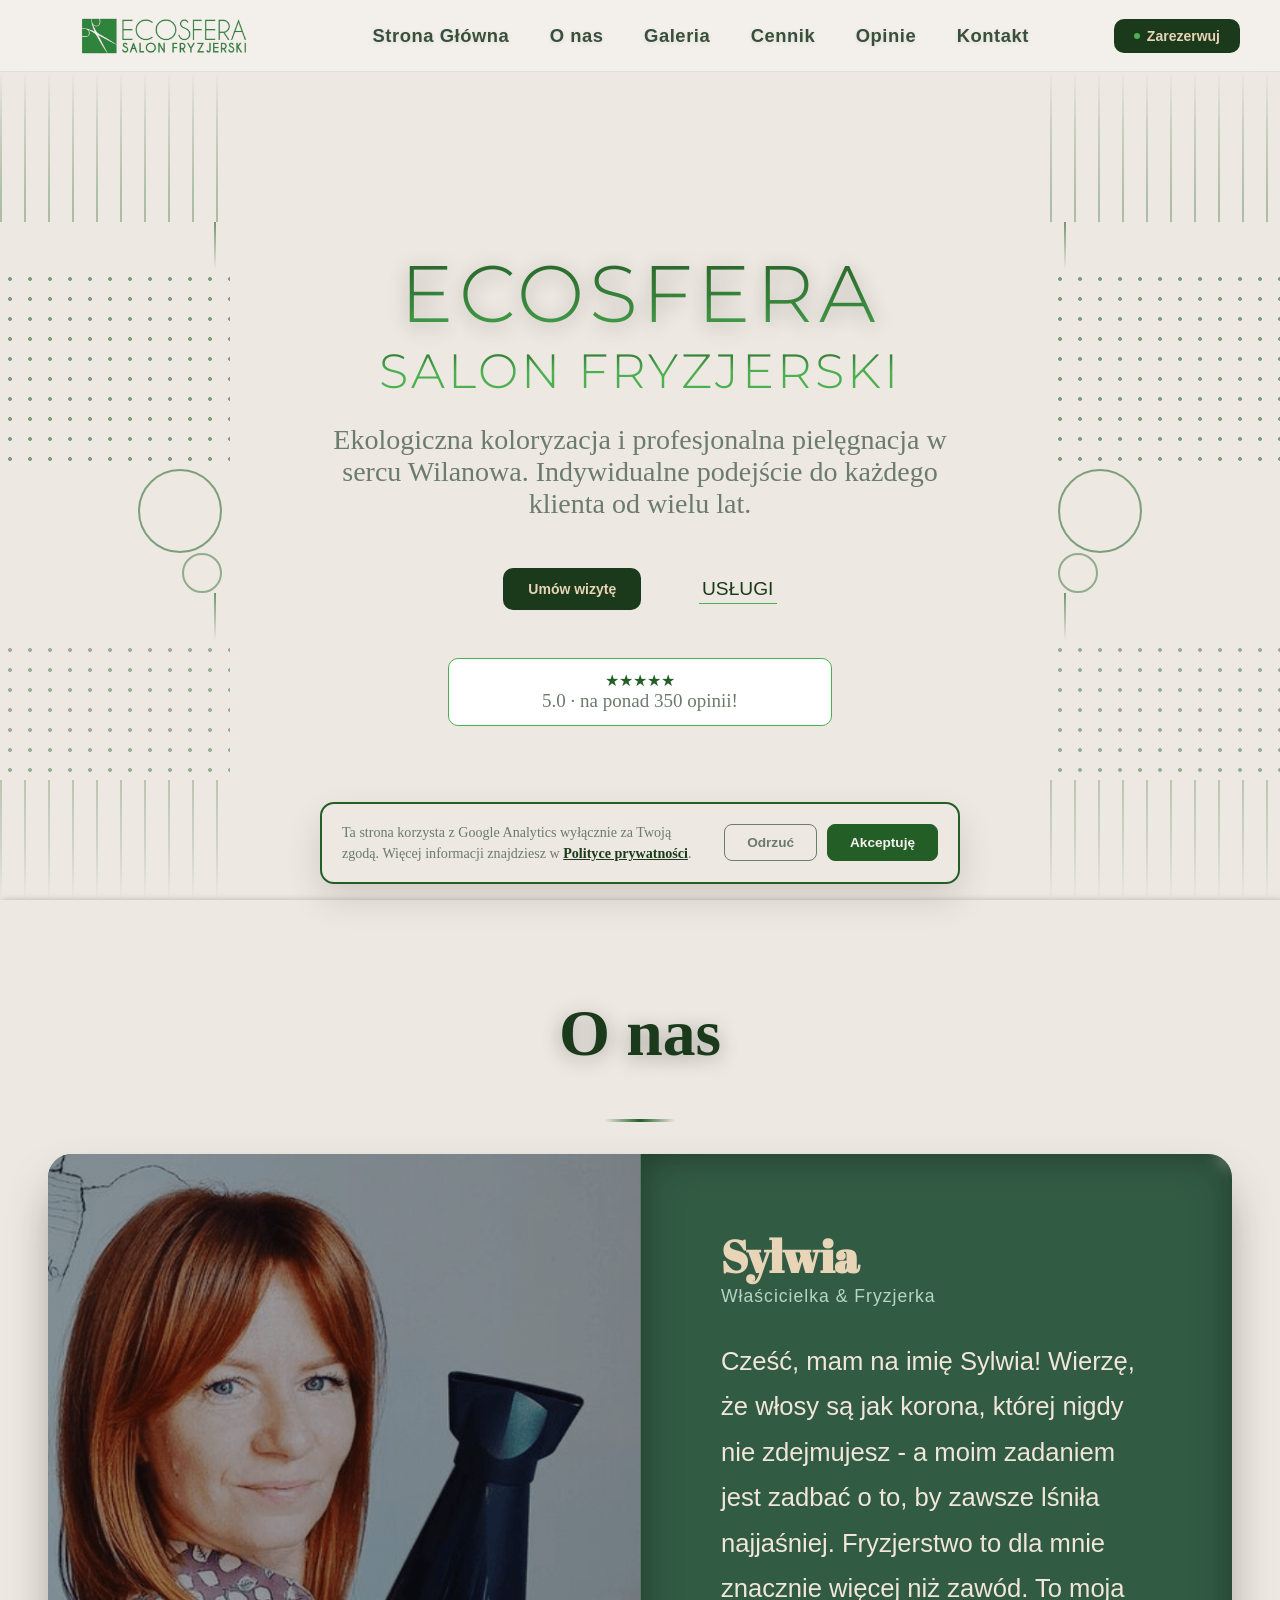
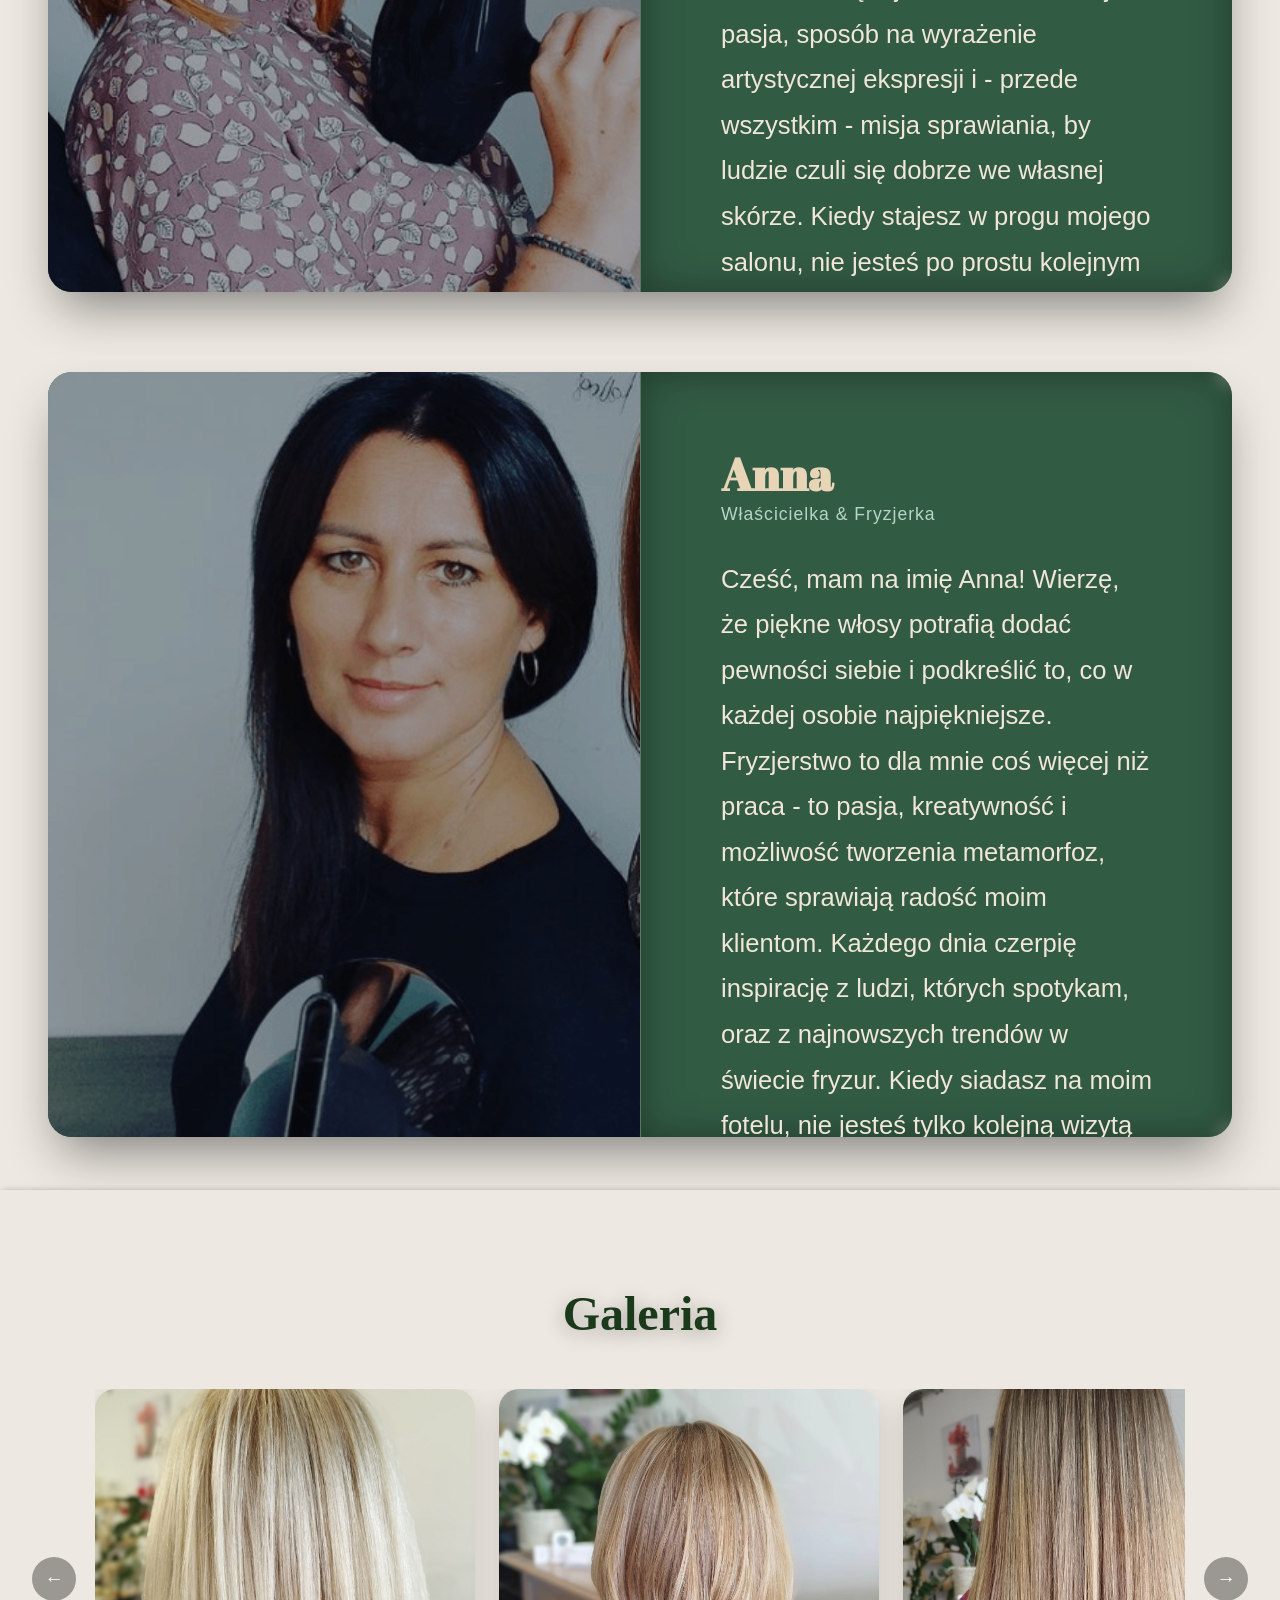
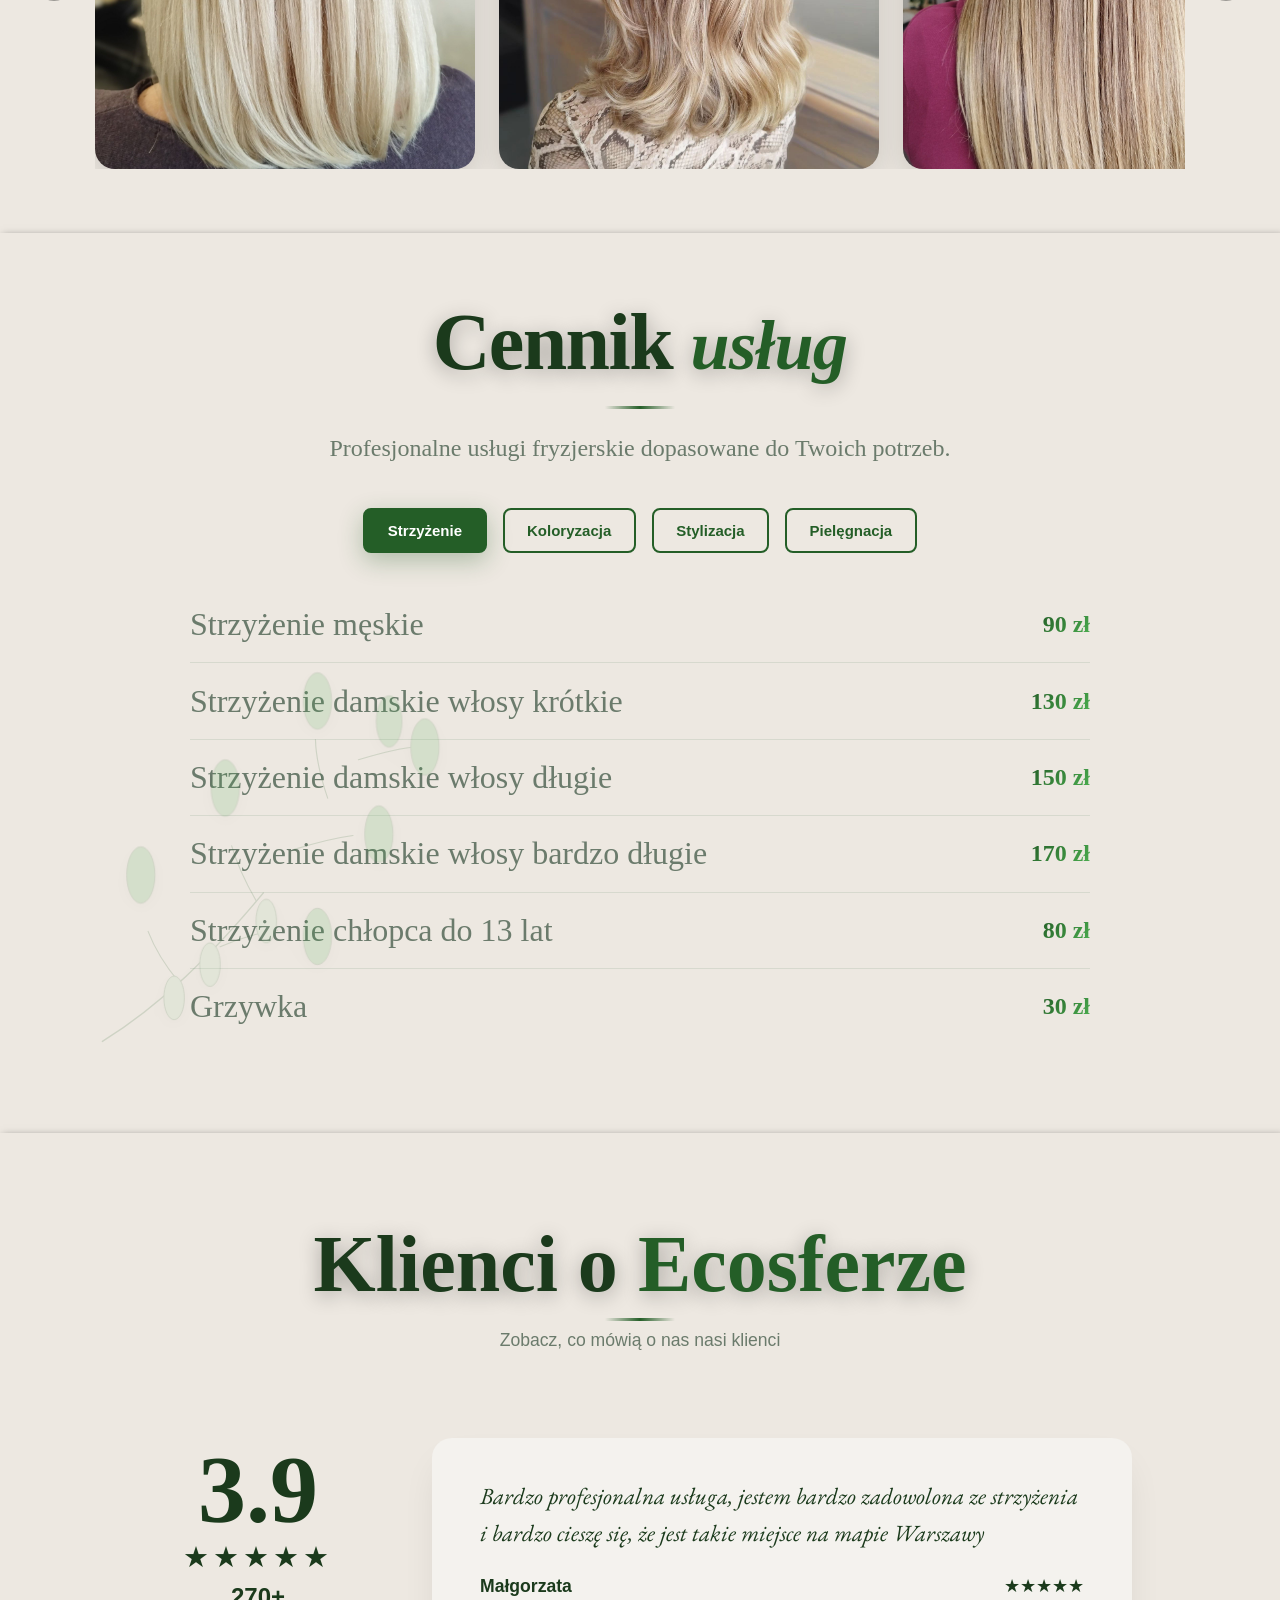
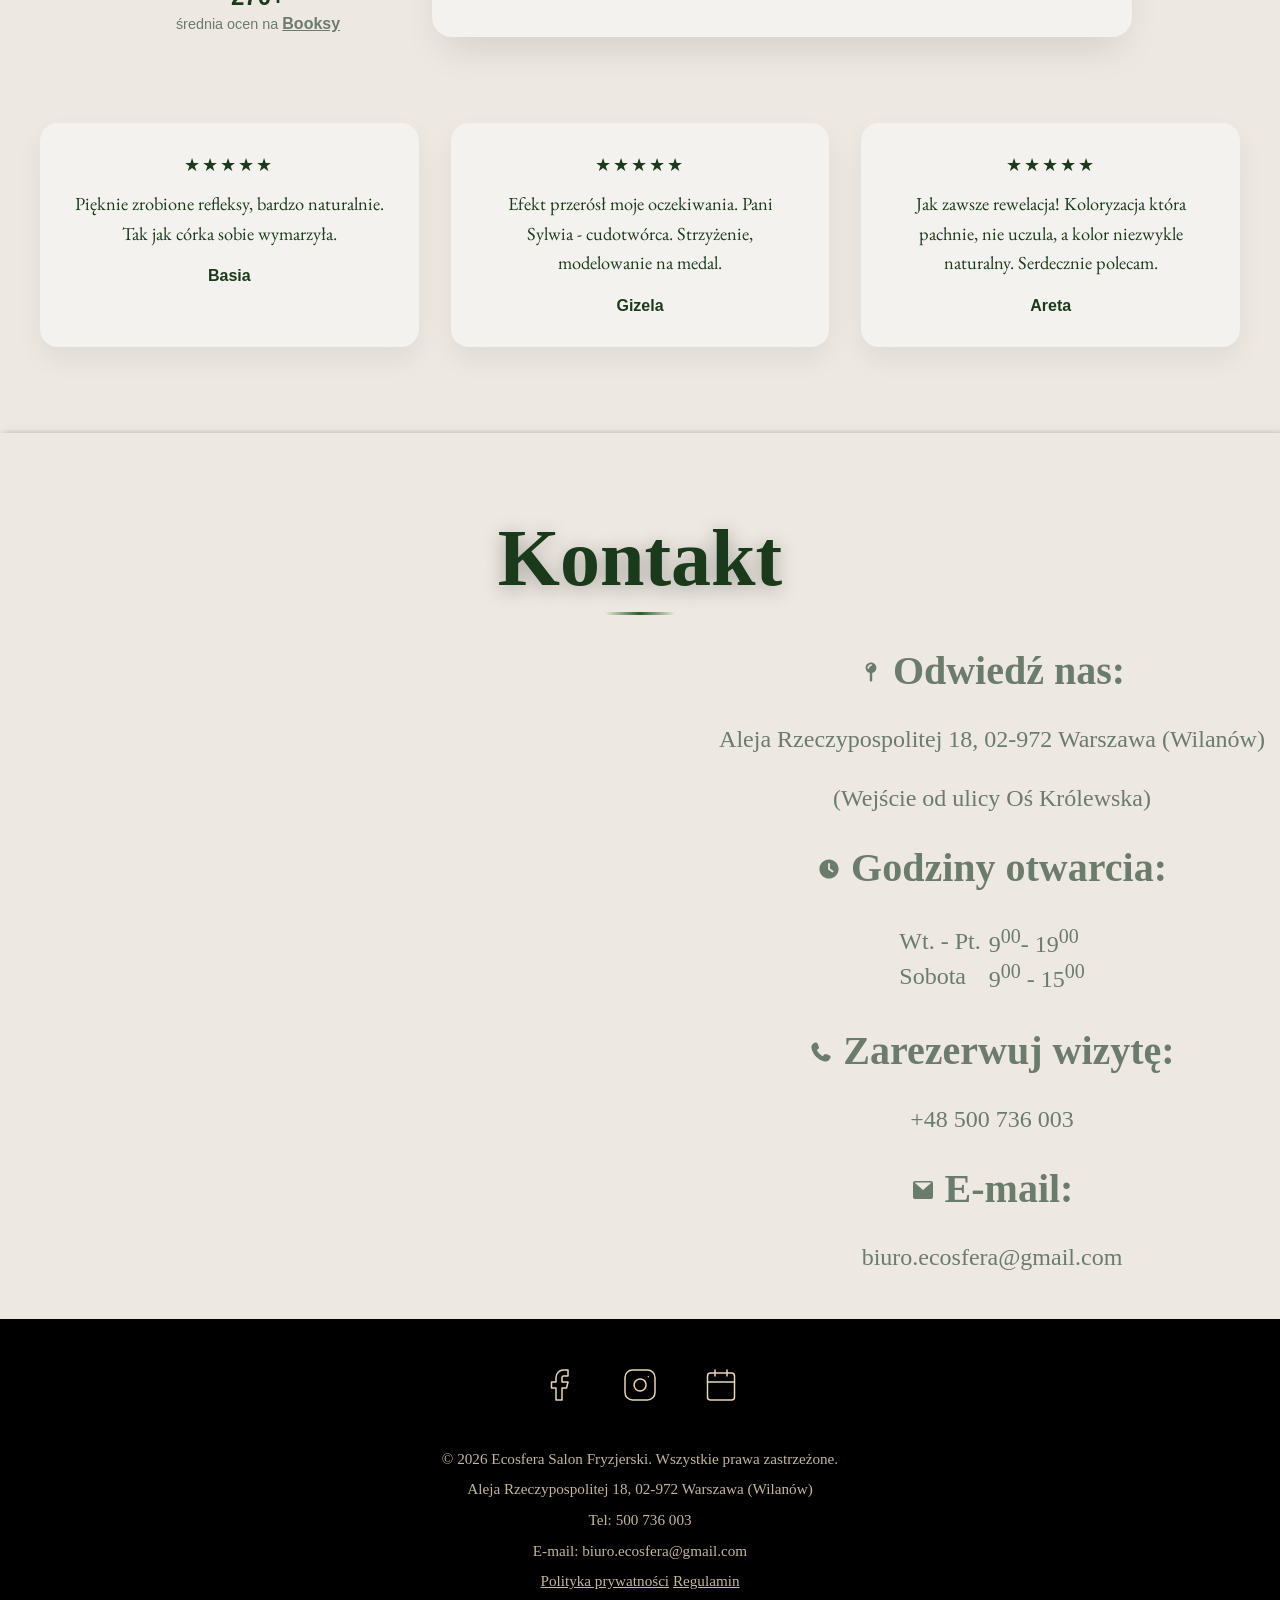
==== commit 1f3e7cf2: "Add custom 404 page, page loader, and real contact/legal/analytics content - Custom branded 404.html" ====
--- a/index.html
+++ b/index.html
@@ -44,6 +44,15 @@
 
     <link rel="stylesheet" href="main.css">
 
+    <!-- Google tag (gtag.js) - Consent Mode: analytics storage denied until cookie consent is granted -->
+    <script>
+        window.dataLayer = window.dataLayer || [];
+        function gtag() { dataLayer.push(arguments); }
+        gtag('consent', 'default', { 'analytics_storage': 'denied' });
+        gtag('js', new Date());
+        gtag('config', 'G-8BCWN9GK8Y');
+    </script>
+    <script async src="https://www.googletagmanager.com/gtag/js?id=G-8BCWN9GK8Y"></script>
 
     <script type="application/ld+json">
     {
@@ -53,6 +62,7 @@
   "image": "https://www.ecosferasalon.pl/img/ecosfera-salon-logo.jpeg",
   "description": "Ekologiczny salon fryzjerski w Wilanowie oferujący bezpieczną koloryzację, strzyżenie i pielęgnację włosów.",
   "telephone": "+48 500 736 003",
+  "email": "biuro.ecosfera@gmail.com",
   "url": "https://www.ecosferasalon.pl/",
   "address": {
     "@type": "PostalAddress",
@@ -114,6 +124,11 @@
 </head>
 
 <body>
+    <div id="page-loader" class="page-loader" role="status" aria-label="Ładowanie strony">
+        <img src="img/ecosfera-salon-logo-removebg.png" alt="" class="page-loader__logo" width="180" height="65">
+        <span class="page-loader__spinner" aria-hidden="true"></span>
+    </div>
+
     <div id="hero-top"></div>
     <header>
         <nav class="navbar">
@@ -569,7 +584,14 @@
                             <path
                                 d="M224.2 89C216.3 70.1 195.7 60.1 176.1 65.4L170.6 66.9C106 84.5 50.8 147.1 66.9 223.3C104 398.3 241.7 536 416.7 573.1C493 589.3 555.5 534 573.1 469.4L574.6 463.9C580 444.2 569.9 423.6 551.1 415.8L453.8 375.3C437.3 368.4 418.2 373.2 406.8 387.1L368.2 434.3C297.9 399.4 241.3 341 208.8 269.3L253 233.3C266.9 222 271.6 202.9 264.8 186.3L224.2 89z" />
                         </svg>&nbsp;Zarezerwuj wizytę: </h3>
-                    <p class="kontakt__number">+48 500 736 003</p>
+                    <p class="kontakt__number"><a href="tel:+48500736003">+48 500 736 003</a></p>
+
+                    <h3 class="data-title"><svg xmlns="http://www.w3.org/2000/svg" viewBox="0 0 24 24">
+                            <path
+                                d="M2 5a2 2 0 0 1 2-2h16a2 2 0 0 1 2 2v14a2 2 0 0 1-2 2H4a2 2 0 0 1-2-2V5z" />
+                            <path fill="#ede8e1" d="M3.5 4.5 12 12 20.5 4.5" />
+                        </svg>&nbsp;E-mail: </h3>
+                    <p class="kontakt__number"><a href="mailto:biuro.ecosfera@gmail.com">biuro.ecosfera@gmail.com</a></p>
                 </div>
             </div>
 
@@ -612,6 +634,7 @@
                 <p>&copy; 2026 Ecosfera Salon Fryzjerski. Wszystkie prawa zastrzeżone.</p>
                 <p>Aleja Rzeczypospolitej 18, 02-972 Warszawa (Wilanów)</p>
                 <p>Tel: <a href="tel:+48500736003">500 736 003</a></p>
+                <p>E-mail: <a href="mailto:biuro.ecosfera@gmail.com">biuro.ecosfera@gmail.com</a></p>
                 <div class="footer__links">
                     <button id="openPrivacy" type="button">Polityka prywatności</button>
                     <button id="openTerms" type="button">Regulamin</button>
@@ -624,29 +647,38 @@
         <div class="modal" role="dialog" aria-modal="true" aria-labelledby="termsTitle">
             <h2 id="termsTitle">REGULAMIN KORZYSTANIA ZE STRONY</h2>
             <h3>§1 Postanowienia ogólne</h3>
-            <p>Niniejszy regulamin dotyczy zasad korzystania ze strony internetowej
-                salonu Ecosfera Salon Fryzjerski, prowadzonej przez salon Ecosfera Salon Fryzjerski,
-                NIP: 8261822142.
+            <p>Niniejszy regulamin określa zasady korzystania ze stroną internetową
+                www.ecosferasalon.pl, prowadzoną przez Ecosfera Salon Fryzjerski,
+                NIP: 8261822142, z siedzibą pod adresem Aleja Rzeczypospolitej 18, 02-972 Warszawa
+                (Wilanów) ("Salon").
             </p>
-            <h3>§2 Zakres usług</h3>
-            <p>Tworzenie stron internetowych, wdrażanie automatyzacji i narzędzi opartych na AI oraz projekty dla
-                podmiotów związanych ze sportem. Szczegółowy zakres ustalany indywidualnie.</p>
-            <h3>§3 Zamówienia</h3>
-            <p>Kontakt przez formularz lub e-mail. Cena i termin realizacji ustalane indywidualnie przed rozpoczęciem
-                prac.</p>
-            <h3>§4 Płatności</h3>
-            <p>Warunki płatności ustalane indywidualnie dla każdego zlecenia i potwierdzane przed rozpoczęciem
-                realizacji.</p>
-            <h3>§5 Reklamacje</h3>
-            <p>Zgłoszenia drogą mailową, rozpatrywane w terminie 14 dni od otrzymania.</p>
-            <h3>§6 Odstąpienie od umowy</h3>
-            <p>Klientowi-konsumentowi przysługuje prawo odstąpienia w terminie 14 dni zgodnie z przepisami, z
-                zastrzeżeniem wyjątków (np. usługi rozpoczęte na wyraźne żądanie przed upływem terminu).</p>
+            <h3>§2 Charakter strony</h3>
+            <p>Strona ma charakter wyłącznie informacyjny i prezentuje ofertę usług fryzjerskich
+                Salonu, cennik, galerię realizacji oraz dane kontaktowe. Strona nie posiada
+                formularza kontaktowego, koszyka ani systemu płatności i nie umożliwia zawierania
+                umów drogą elektroniczną bezpośrednio na Stronie.</p>
+            <h3>§3 Rezerwacja wizyt</h3>
+            <p>Rezerwacja wizyt odbywa się wyłącznie za pośrednictwem zewnętrznej platformy
+                Booksy, do której Strona zawiera przekierowania. Booksy działa na podstawie
+                własnego regulaminu i polityki prywatności, niezależnych od niniejszej Strony -
+                Salon nie ponosi odpowiedzialności za działanie tej platformy.</p>
+            <h3>§4 Własność intelektualna</h3>
+            <p>Treści zamieszczone na Stronie (teksty, zdjęcia, grafiki, logo) stanowią własność
+                Salonu lub są wykorzystywane za zgodą uprawnionych podmiotów i podlegają ochronie
+                prawnoautorskiej. Kopiowanie, powielanie i rozpowszechnianie tych treści bez
+                pisemnej zgody Salonu jest zabronione.</p>
+            <h3>§5 Odpowiedzialność</h3>
+            <p>Salon dokłada starań, aby informacje prezentowane na Stronie (w tym cennik i
+                godziny otwarcia) były aktualne, jednak nie ponosi odpowiedzialności za zmiany od
+                niego niezależne ani za treść i działanie serwisów zewnętrznych (Booksy, Mapy
+                Google, media społecznościowe), do których Strona odsyła.</p>
+            <h3>§6 Dane osobowe i pliki cookies</h3>
+            <p>Zasady przetwarzania danych osobowych oraz wykorzystywania plików cookies przez
+                osoby odwiedzające Stronę określa Polityka Prywatności.</p>
             <h3>§7 Postanowienia końcowe</h3>
-            <p>W sprawach nieuregulowanych zastosowanie mają przepisy prawa polskiego.</p>
-            <h3>§8 Prawa autorskie i prawa do serwisu</h3>
-            <p>Autorkie prawa majątkowe/osobiste do projektu graficznego oraz struktury strony internetowej przysługują
-                ich wykonawcom: Codale Web Development.</p>
+            <p>W sprawach nieuregulowanych niniejszym regulaminem zastosowanie mają przepisy
+                prawa polskiego. Salon zastrzega sobie prawo do wprowadzania zmian w regulaminie;
+                aktualna wersja jest zawsze dostępna na Stronie.</p>
             <button class="modal__close" type="button" data-close-modal>Zamknij</button>
         </div>
     </div>
@@ -656,42 +688,59 @@
             <h2 id="privacyTitle">Polityka prywatności</h2>
             <p>Administratorem danych jest Ecosfera Salon Fryzjerski,
                 NIP: 8261822142, z siedzibą w Warszawie (Aleja Rzeczypospolitej 18, Wilanów).
-                Kontakt: Tel: 500 736 003.</p>
+                Kontakt: Tel: 500 736 003, e-mail: biuro.ecosfera@gmail.com.</p>
             <h3>1. Zakres przetwarzanych danych</h3>
             <p>Ta strona nie posiada formularza kontaktowego i nie zbiera danych
                 osobowych bezpośrednio. Serwer, na którym działa strona, może
                 automatycznie zapisywać standardowe dane techniczne (adres IP, typ
                 przeglądarki, czas wizyty) w logach — to typowa, techniczna funkcja
                 każdego hostingu, niezwiązana z identyfikacją konkretnej osoby.</p>
-            <h3>2. Mapa Google</h3>
+            <h3>2. Google Analytics</h3>
+            <p>Za Twoją zgodą strona korzysta z Google Analytics (Google Ireland Ltd.) w
+                celu analizy ruchu i statystyk odwiedzin. Narzędzie to zapisuje pliki cookie
+                i przetwarza dane takie jak adres IP, rodzaj urządzenia i przeglądarki,
+                źródło wejścia na stronę oraz sposób korzystania ze Strony. Dane te są
+                przetwarzane wyłącznie po wyrażeniu zgody w bannerze cookies (podstawa prawna:
+                art. 6 ust. 1 lit. a RODO - zgoda) i mogą być przekazywane do Google LLC z
+                siedzibą w USA w oparciu o standardowe klauzule umowne zatwierdzone przez
+                Komisję Europejską. Zgodę można wycofać w każdej chwili poprzez wyczyszczenie
+                danych przeglądarki dla tej strony lub kontakt z Administratorem. Więcej
+                informacji: policies.google.com/privacy</p>
+            <h3>3. Mapa Google</h3>
             <p>Strona zawiera osadzoną mapę Google (Google Maps), która może
                 ustawiać własne pliki cookie i przetwarzać dane zgodnie z polityką
                 prywatności Google. Więcej informacji: policies.google.com/privacy</p>
-            <h3>3. Booksy</h3>
+            <h3>4. Booksy</h3>
             <p>Strona zawiera linki do serwisu Booksy, umożliwiającego rezerwację
                 wizyt. Kliknięcie takiego linku przenosi na stronę Booksy, która
                 działa na podstawie własnej, niezależnej polityki prywatności. Nasza
                 strona nie przekazuje żadnych danych do Booksy — dane podajesz
                 samodzielnie, bezpośrednio w serwisie Booksy, jeśli zdecydujesz się
                 na rezerwację.</p>
-            <h3>4. Twoje prawa</h3>
-            <p>Masz prawo do dostępu do swoich danych, ich sprostowania, usunięcia
-                oraz wniesienia skargi do Prezesa Urzędu Ochrony Danych Osobowych —
-                w zakresie, w jakim dane są przetwarzane (patrz punkt 1).</p>
-            <h3>5. Cookies</h3>
-            <p>Jedyne cookies, jakie mogą pojawić się na tej stronie, pochodzą
-                z osadzonej mapy Google. Strona sama z siebie nie ustawia żadnych
-                własnych plików cookie.</p>
+            <h3>5. Twoje prawa</h3>
+            <p>Masz prawo do dostępu do swoich danych, ich sprostowania, usunięcia,
+                ograniczenia przetwarzania, wycofania zgody w dowolnym momencie (co nie
+                wpływa na zgodność z prawem przetwarzania dokonanego przed jej wycofaniem)
+                oraz wniesienia skargi do Prezesa Urzędu Ochrony Danych Osobowych — w
+                zakresie, w jakim dane są przetwarzane (patrz punkty 1-2).</p>
+            <h3>6. Cookies</h3>
+            <p>Strona sama z siebie nie ustawia żadnych własnych plików cookie. Cookies,
+                jakie mogą pojawić się podczas przeglądania Strony, pochodzą z osadzonej
+                mapy Google oraz - wyłącznie po wyrażeniu zgody w bannerze - z Google
+                Analytics.</p>
             <button class="modal__close" type="button" data-close-modal>Zamknij</button>
         </div>
     </div>
 
     <div id="cookieBanner" class="cookieBanner">
         <p class="cookieBanner__text">
-            Ta strona korzysta z plików cookies, aby zapewnić Ci najlepsze doświadczenia.
+            Ta strona korzysta z Google Analytics wyłącznie za Twoją zgodą.
             Więcej informacji znajdziesz w <a href="#" id="openPrivacyFromCookies">Polityce prywatności</a>.
         </p>
-        <button id="cookieAccept" class="cookieBanner__btn">Rozumiem</button>
+        <div class="cookieBanner__actions">
+            <button id="cookieDecline" class="cookieBanner__btn cookieBanner__btn--secondary">Odrzuć</button>
+            <button id="cookieAccept" class="cookieBanner__btn">Akceptuję</button>
+        </div>
     </div>
 
     <script src="main.js" defer></script>
--- a/main.css
+++ b/main.css
@@ -692,18 +692,20 @@
 @media (max-width: 320px) {
   .hero {
     grid-template-columns: 1fr;
-    padding-top: 20px;
+    height: auto;
+    min-height: 100vh;
+    overflow: visible;
+    padding-top: var(--navbar-height);
     padding-bottom: 25px;
   }
   .hero__left {
     width: 100%;
     padding: 0;
-    height: 100vh;
     align-items: center;
     text-align: center;
   }
   .hero__title {
-    font-size: clamp(38px, 4em, 77px);
+    font-size: clamp(32px, 15vw, 77px);
   }
   .hero__subtitle {
     padding: 0;
@@ -741,18 +743,20 @@
 @media (min-width: 321px) and (max-width: 767px) {
   .hero {
     grid-template-columns: 1fr;
-    padding-top: 20px;
+    height: auto;
+    min-height: 100vh;
+    overflow: visible;
+    padding-top: var(--navbar-height);
     padding-bottom: 25px;
   }
   .hero__left {
     width: 100%;
     padding: 0;
-    height: 100vh;
     align-items: center;
     text-align: center;
   }
   .hero__title {
-    font-size: clamp(38px, 4em, 77px);
+    font-size: clamp(32px, 15vw, 77px);
   }
   .hero__subtitle {
     padding: 0;
@@ -788,13 +792,15 @@
 @media (min-width: 768px) and (max-width: 1023px) {
   .hero {
     grid-template-columns: 1fr;
-    padding-top: 20px;
+    height: auto;
+    min-height: 100vh;
+    overflow: visible;
+    padding-top: var(--navbar-height);
     padding-bottom: 25px;
   }
   .hero__left {
     width: 100%;
     padding: 0;
-    height: 100vh;
     align-items: center;
     text-align: center;
   }
@@ -2035,6 +2041,13 @@
   font-size: clamp(16px, 1.5rem, 29px);
   margin: 0;
 }
+.kontakt__data a {
+  color: #6b7b6c;
+  text-decoration: none;
+}
+.kontakt__data a:hover {
+  color: #245e27;
+}
 .kontakt__data svg {
   width: 1.5rem;
   fill: #6b7b6c;
@@ -2448,6 +2461,11 @@
 .cookieBanner__text a:hover {
   color: #245e27;
 }
+.cookieBanner__actions {
+  display: flex;
+  gap: 10px;
+  flex: 0 0 auto;
+}
 .cookieBanner__btn {
   padding: 10px 22px;
   background-color: #245e27;
@@ -2464,5 +2482,129 @@
   background-color: #1B3A1C;
   border-color: #1B3A1C;
 }
+.cookieBanner__btn--secondary {
+  background-color: transparent;
+  color: #6b7b6c;
+  border-color: #6b7b6c;
+}
+.cookieBanner__btn--secondary:hover {
+  background-color: transparent;
+  color: #1B3A1C;
+  border-color: #1B3A1C;
+}
+
+.page-loader {
+  position: fixed;
+  inset: 0;
+  z-index: 999;
+  display: flex;
+  flex-direction: column;
+  align-items: center;
+  justify-content: center;
+  gap: 1.5rem;
+  background-color: #F4F2EE;
+  opacity: 1;
+  transition: opacity 0.5s ease;
+}
+.page-loader--hidden {
+  opacity: 0;
+  pointer-events: none;
+}
+.page-loader__logo {
+  width: clamp(120px, 20vw, 180px);
+  height: auto;
+}
+.page-loader__spinner {
+  width: 34px;
+  height: 34px;
+  border-radius: 50%;
+  border: 3px solid #d5e6d5;
+  border-top-color: #245e27;
+  animation: page-loader-spin 0.8s linear infinite;
+}
+
+@keyframes page-loader-spin {
+  to {
+    transform: rotate(360deg);
+  }
+}
+@media (prefers-reduced-motion: reduce) {
+  .page-loader {
+    transition: none;
+  }
+  .page-loader__spinner {
+    animation: none;
+    border-top-color: #d5e6d5;
+  }
+}
+.error-page {
+  min-height: calc(100vh - var(--navbar-height));
+  padding: clamp(3rem, 8vh, 6rem) 1.5rem;
+  padding-top: calc(var(--navbar-height) + clamp(3rem, 8vh, 6rem));
+  display: flex;
+  flex-direction: column;
+  align-items: center;
+  justify-content: center;
+  text-align: center;
+  background-color: #ede8e1;
+}
+.error-page__code {
+  font-family: "Abril Fatface", serif;
+  font-size: clamp(72px, 14vw, 160px);
+  line-height: 1;
+  background: linear-gradient(180deg, #245e27 0%, #4CAF50 100%);
+  -webkit-background-clip: text;
+  background-clip: text;
+  -webkit-text-fill-color: transparent;
+}
+.error-page__title {
+  font-size: clamp(24px, 3.5vw, 36px);
+  color: #1B3A1C;
+  margin-top: 0.5rem;
+}
+.error-page__description {
+  max-width: 44ch;
+  margin: 1rem auto 2rem;
+  color: #6b7b6c;
+  font-size: clamp(15px, 1.2rem, 19px);
+  line-height: 1.6;
+}
+.error-page__actions {
+  display: flex;
+  flex-wrap: wrap;
+  gap: 1rem;
+  justify-content: center;
+}
+.error-page__btn {
+  padding: 0.9rem 2rem;
+  border-radius: 8px;
+  font-weight: 600;
+  text-decoration: none;
+  transition: all 0.2s ease;
+}
+.error-page__btn--primary {
+  background-color: #245e27;
+  color: #F4F2EE;
+  border: 1px solid #245e27;
+}
+.error-page__btn--primary:hover {
+  background-color: #1B3A1C;
+  border-color: #1B3A1C;
+}
+.error-page__btn--secondary {
+  background-color: transparent;
+  color: #245e27;
+  border: 1px solid #245e27;
+}
+.error-page__btn--secondary:hover {
+  background-color: #d5e6d5;
+}
+
+@media (max-width: 320px) {
+  .error-page {
+    padding-left: 1rem;
+    padding-right: 1rem;
+  }
+}
 
 /*# sourceMappingURL=main.css.map */
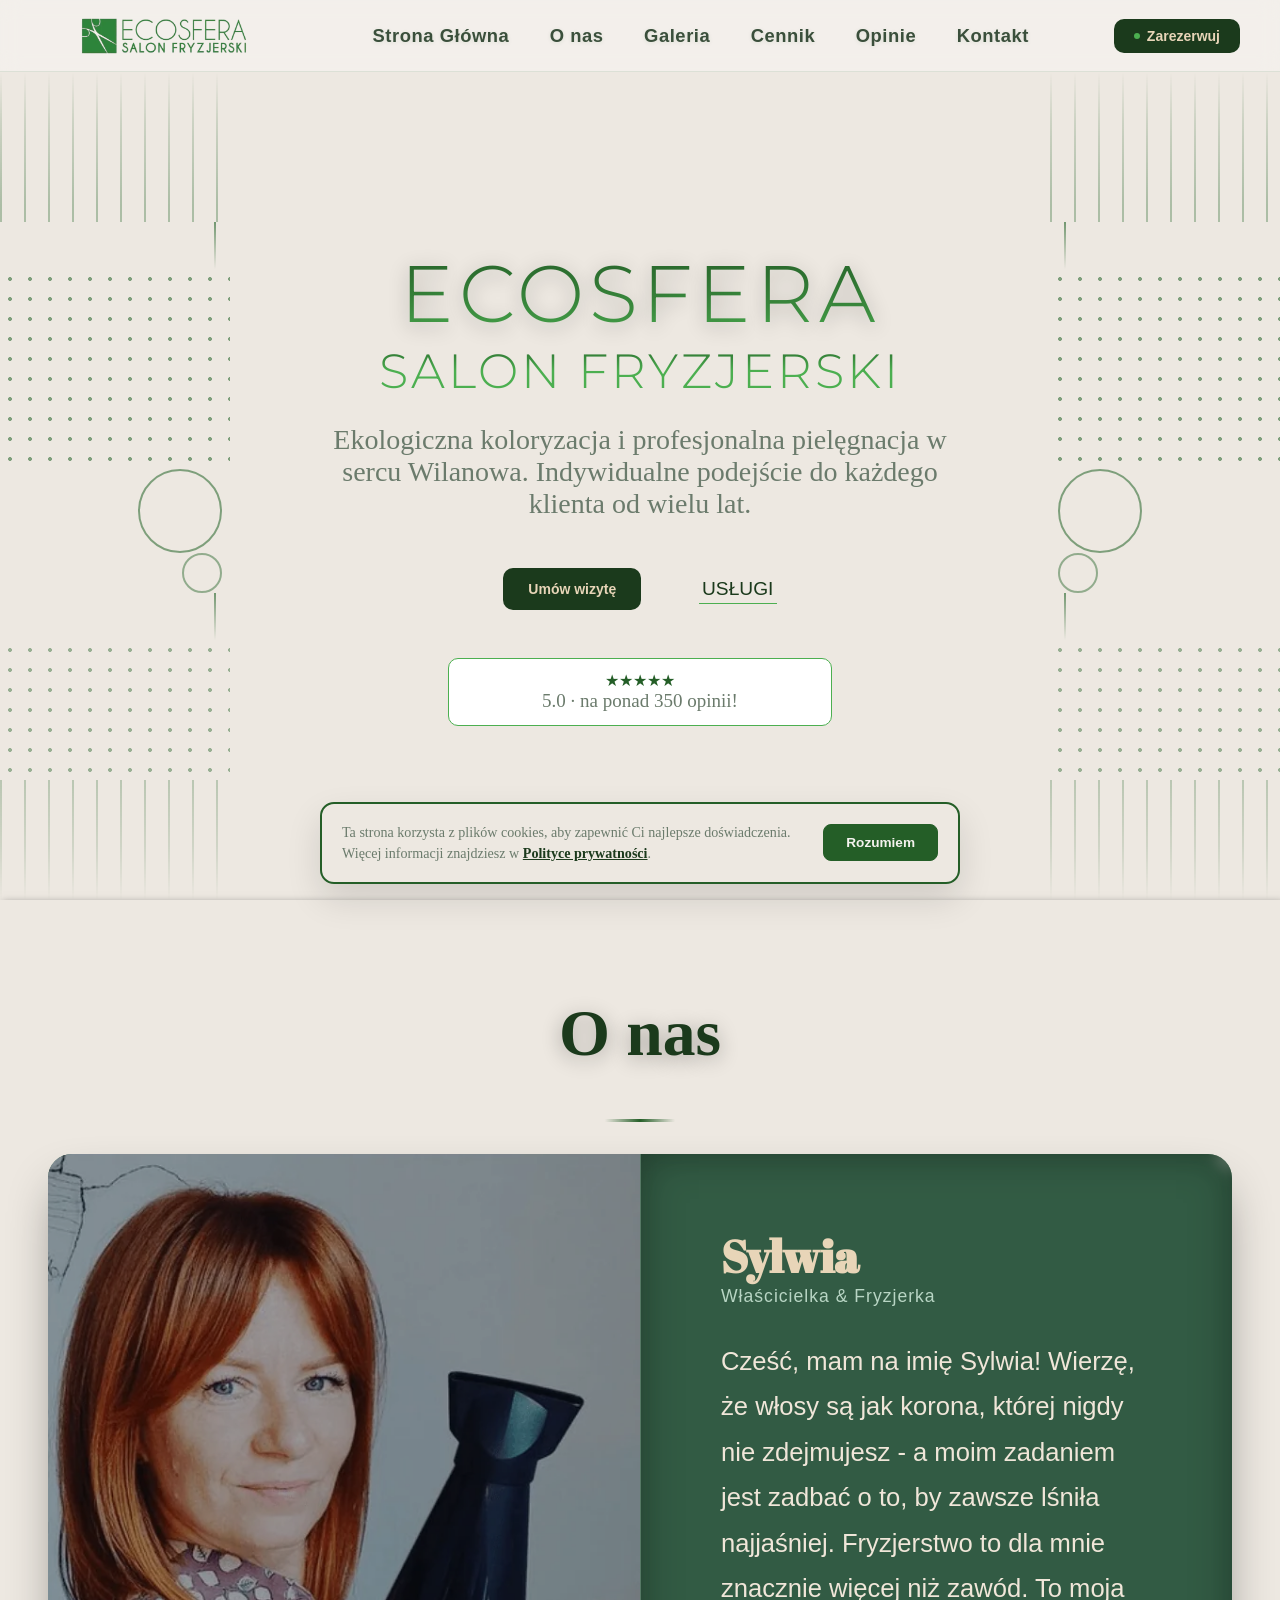
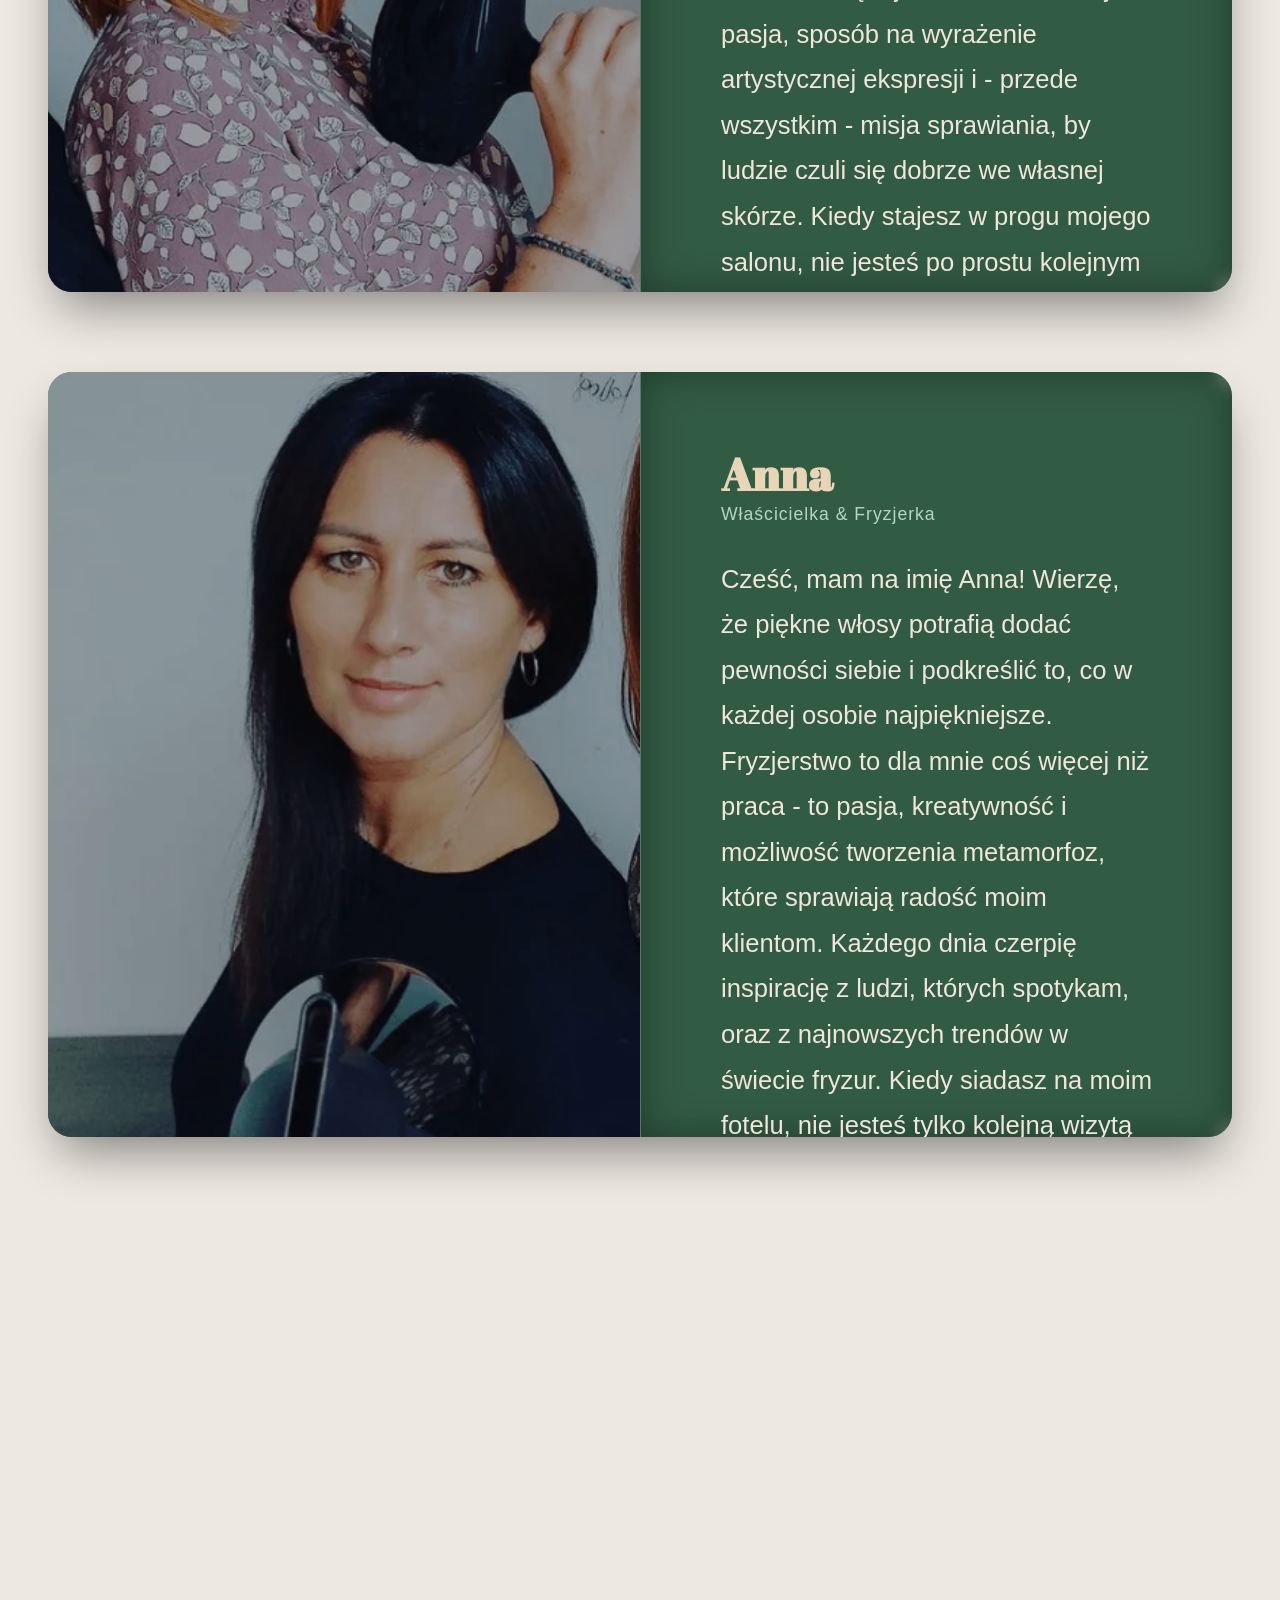
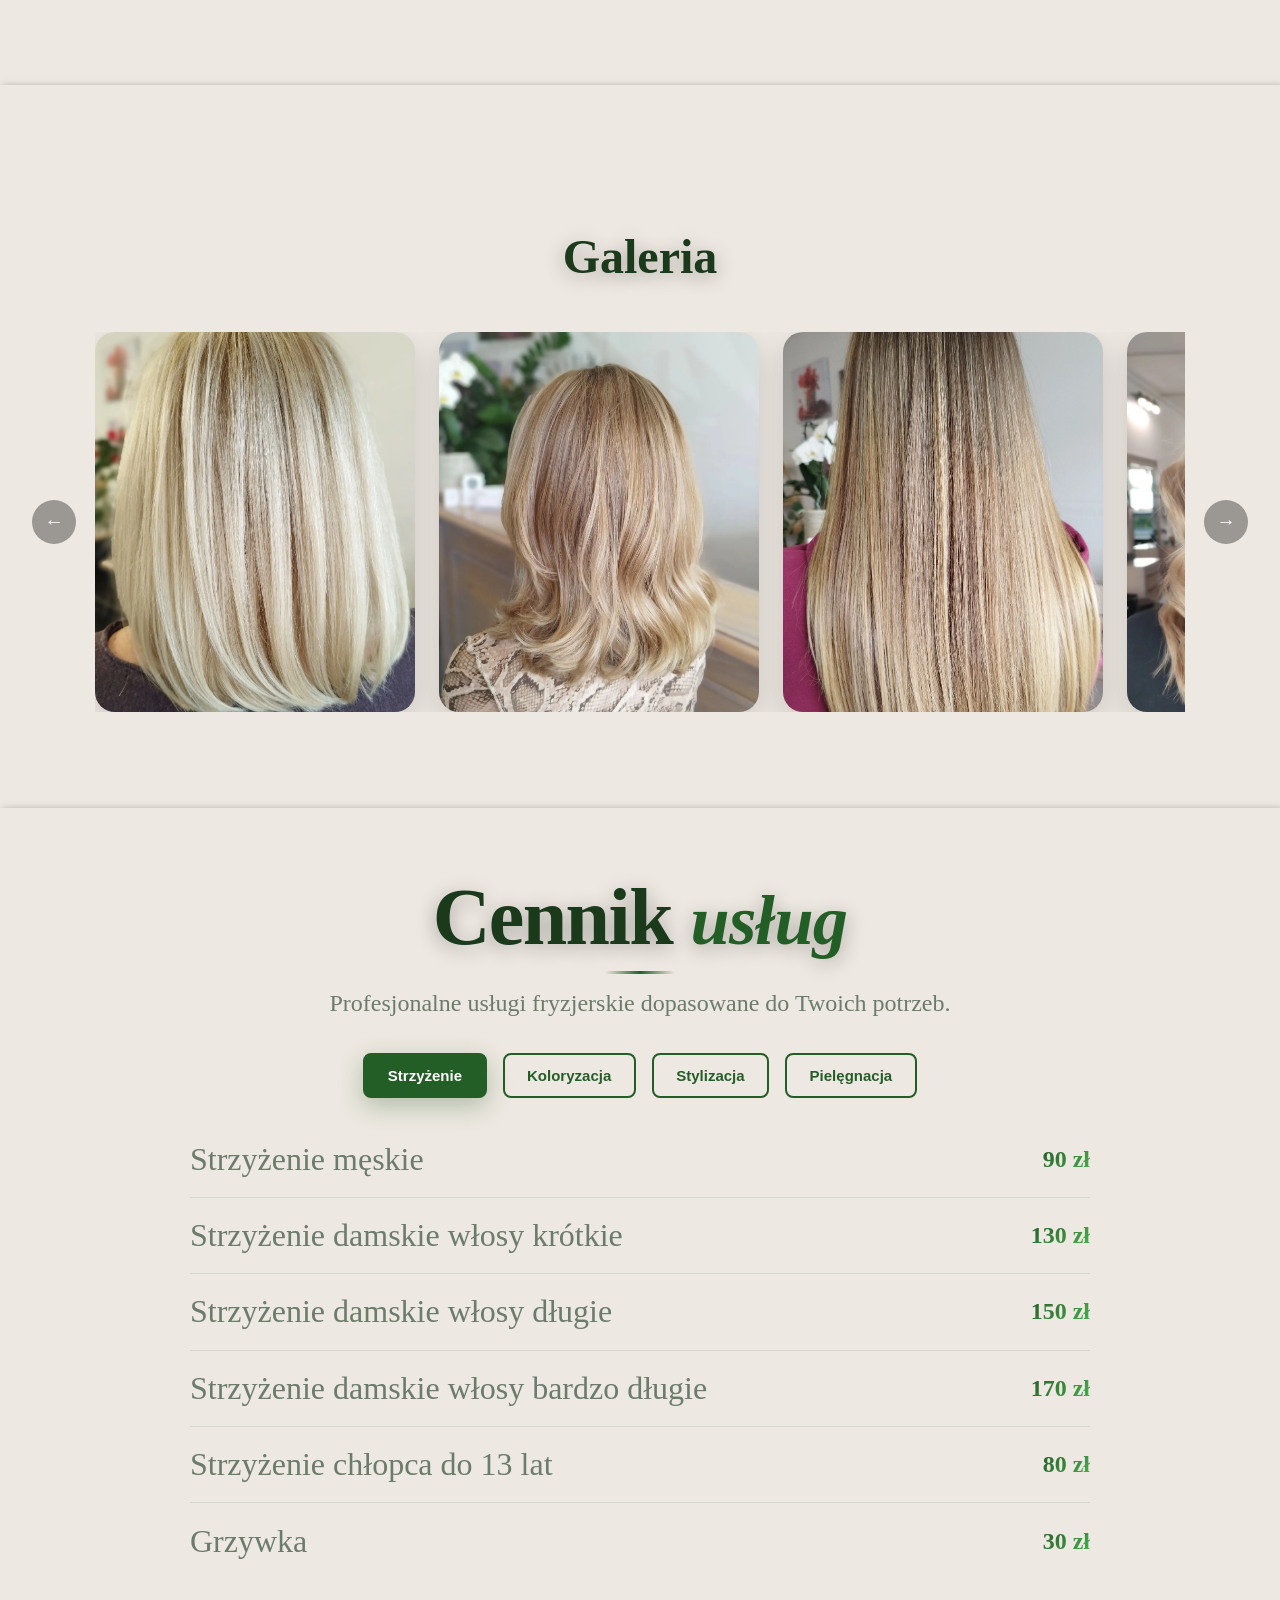
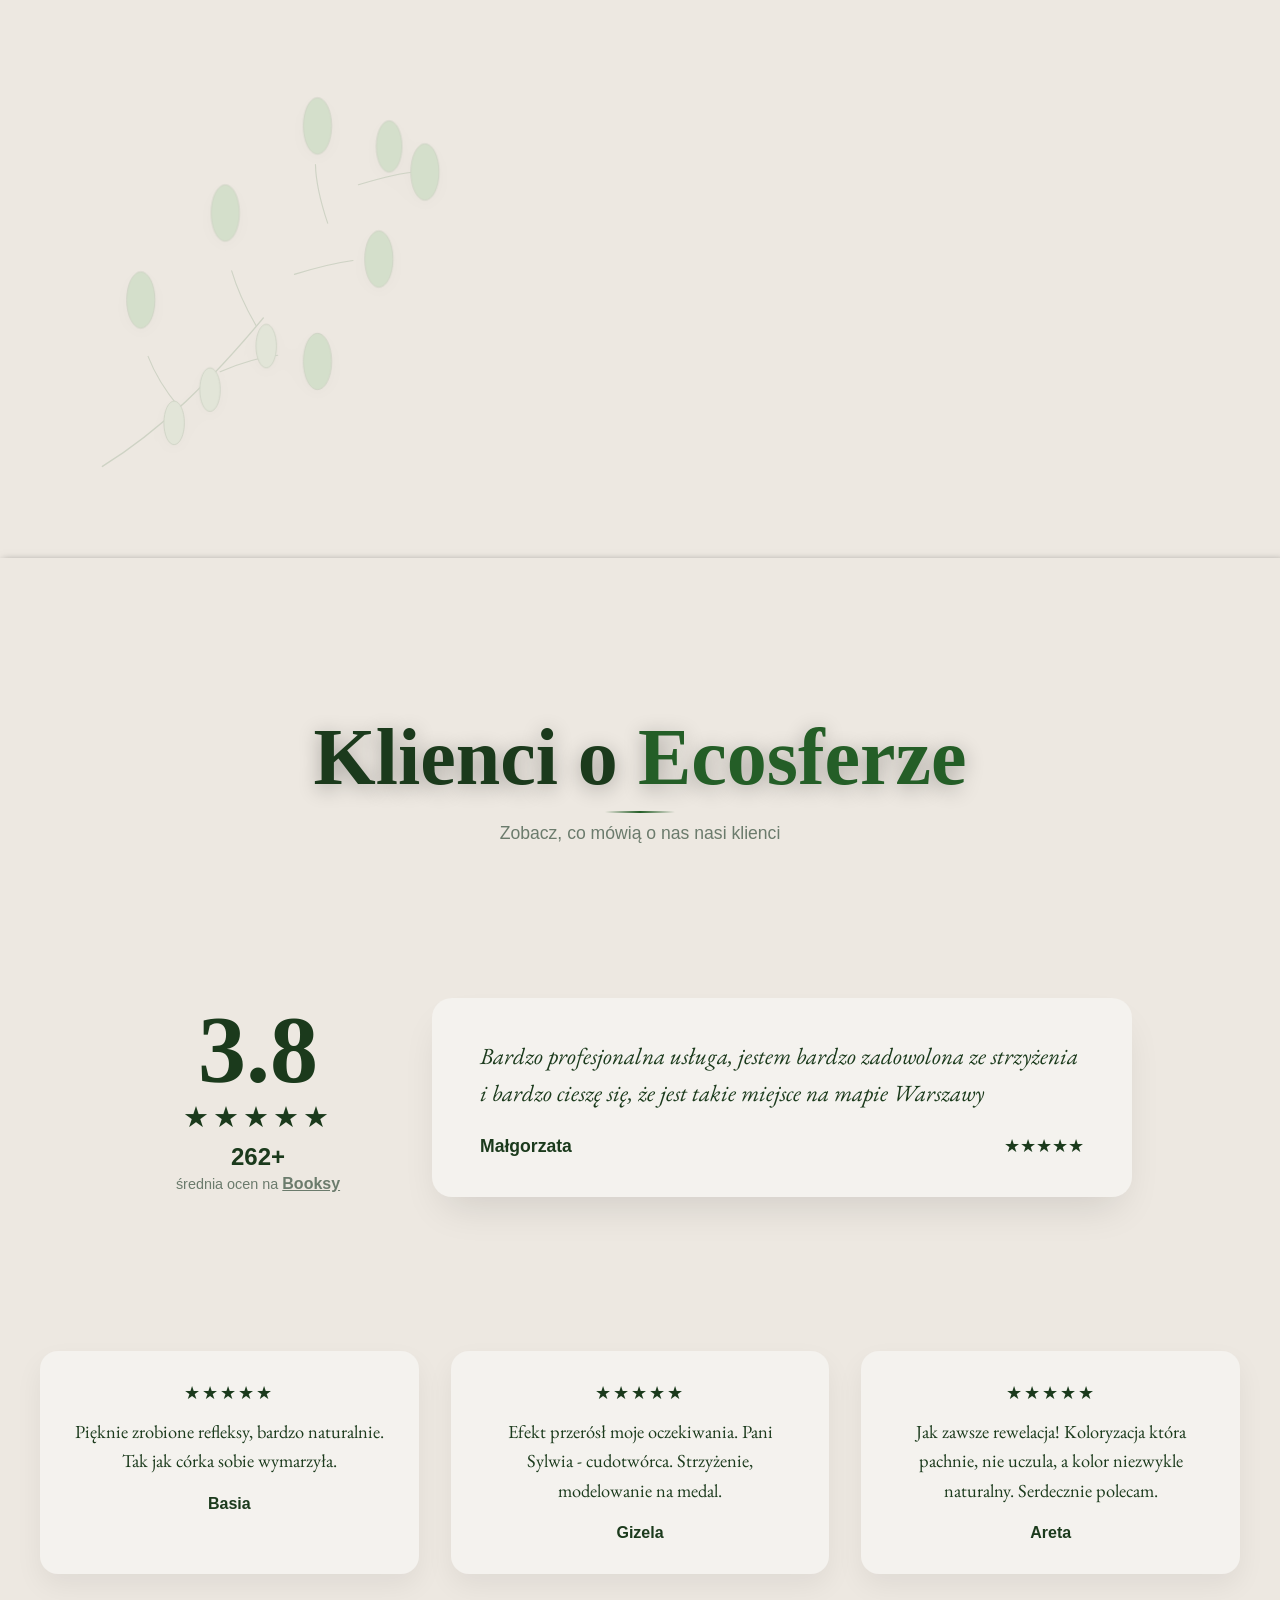
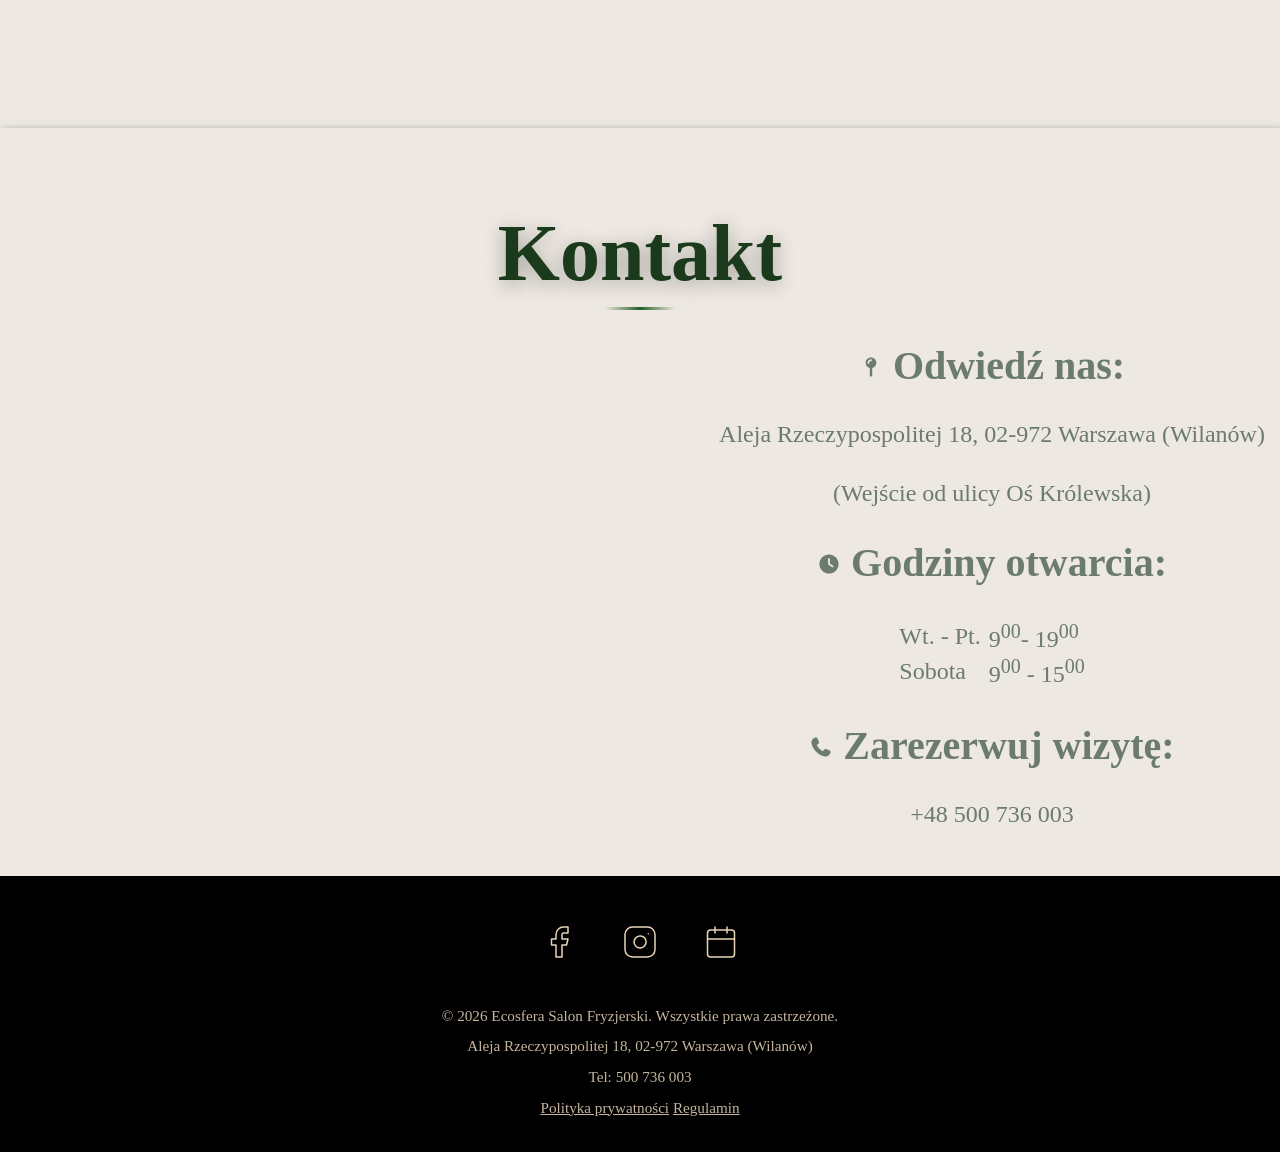
==== commit ab384592: "Performance: convert images to WebP, non-blocking fonts, compositor-friendly animation, strip CSS co" ====
--- a/index.html
+++ b/index.html
@@ -38,21 +38,21 @@
     <link rel="preconnect" href="https://fonts.googleapis.com">
     <link rel="preconnect" href="https://fonts.gstatic.com" crossorigin>
     <!-- Optimized Google Fonts - only used variants: Abril Fatface (regular), EB Garamond (400, italic 400), Montserrat (300, for the hero title/subtitle, matching the logo's font) -->
+    <!-- Loaded non-render-blocking: browser fetches it at low priority via the
+         print-media trick, then swaps it to "all" once downloaded, instead of
+         holding up first paint like a plain <link rel="stylesheet"> would.
+         The noscript fallback keeps fonts working with JS disabled. -->
     <link
         href="https://fonts.googleapis.com/css2?family=Abril+Fatface&amp;family=EB+Garamond:ital,wght@400;400i&amp;family=Montserrat:wght@300&amp;display=swap"
-        rel="stylesheet">
+        rel="stylesheet" media="print" onload="this.media='all'">
+    <noscript>
+        <link
+            href="https://fonts.googleapis.com/css2?family=Abril+Fatface&amp;family=EB+Garamond:ital,wght@400;400i&amp;family=Montserrat:wght@300&amp;display=swap"
+            rel="stylesheet">
+    </noscript>
 
     <link rel="stylesheet" href="main.css">
 
-    <!-- Google tag (gtag.js) - Consent Mode: analytics storage denied until cookie consent is granted -->
-    <script>
-        window.dataLayer = window.dataLayer || [];
-        function gtag() { dataLayer.push(arguments); }
-        gtag('consent', 'default', { 'analytics_storage': 'denied' });
-        gtag('js', new Date());
-        gtag('config', 'G-8BCWN9GK8Y');
-    </script>
-    <script async src="https://www.googletagmanager.com/gtag/js?id=G-8BCWN9GK8Y"></script>
 
     <script type="application/ld+json">
     {
@@ -62,7 +62,6 @@
   "image": "https://www.ecosferasalon.pl/img/ecosfera-salon-logo.jpeg",
   "description": "Ekologiczny salon fryzjerski w Wilanowie oferujący bezpieczną koloryzację, strzyżenie i pielęgnację włosów.",
   "telephone": "+48 500 736 003",
-  "email": "biuro.ecosfera@gmail.com",
   "url": "https://www.ecosferasalon.pl/",
   "address": {
     "@type": "PostalAddress",
@@ -124,11 +123,6 @@
 </head>
 
 <body>
-    <div id="page-loader" class="page-loader" role="status" aria-label="Ładowanie strony">
-        <img src="img/ecosfera-salon-logo-removebg.png" alt="" class="page-loader__logo" width="180" height="65">
-        <span class="page-loader__spinner" aria-hidden="true"></span>
-    </div>
-
     <div id="hero-top"></div>
     <header>
         <nav class="navbar">
@@ -139,7 +133,7 @@
             </button>
 
             <a href="#hero-top" class="navbar__logo">
-                <img src="img/ecosfera-salon-logo-removebg.png" alt="Logo Ecosfera Salon Fryzjerski Warszawa Wilanów"
+                <img src="img/ecosfera-salon-logo-removebg.webp" alt="Logo Ecosfera Salon Fryzjerski Warszawa Wilanów"
                     width="250" height="90" loading="lazy">
             </a>
 
@@ -209,7 +203,7 @@
             <div class="about-us__divider"></div>
             <div class="about-us__owner-card">
                 <div class="about-us__image-wrapper">
-                    <img src="img/Sylwia-Jamnicka-photo.png" alt="Sylwia Jamnicka - właścicielka"
+                    <img src="img/Sylwia-Jamnicka-photo.webp" alt="Sylwia Jamnicka - właścicielka"
                         class="about-us__image" width="700" height="800" loading="lazy">
                 </div>
                 <div class="about-us__glass-content">
@@ -231,7 +225,7 @@
 
             <div class="about-us__coworker-card">
                 <div class="about-us__image-wrapper">
-                    <img src="img/annaPhoto.png" alt="Anna - fryzjerka" class="about-us__image" width="700" height="800"
+                    <img src="img/annaPhoto.webp" alt="Anna - fryzjerka" class="about-us__image" width="700" height="800"
                         loading="lazy">
                 </div>
                 <div class="about-us__glass-content">
@@ -261,21 +255,21 @@
             <div class="gallery__carousel">
                 <button class="gallery__btn gallery__btn--prev" aria-label="Poprzednie zdjęcia">&#8592;</button>
                 <div class="gallery__wrapper">
-                    <img src="img/blondeHairClient.jpeg" alt="Elegancka stylizacja blond włosów" loading="lazy"
+                    <img src="img/blondeHairClient.webp" alt="Elegancka stylizacja blond włosów" loading="lazy"
                         width="800" height="1000">
-                    <img src="img/blondeHairClient2.jpeg" alt="Naturalny blond z delikatnymi refleksami" loading="lazy"
+                    <img src="img/blondeHairClient2.webp" alt="Naturalny blond z delikatnymi refleksami" loading="lazy"
                         width="800" height="1000">
-                    <img src="img/stylizacja3.jpeg" alt="Długie rozjaśnione włosy z objętością" loading="lazy"
+                    <img src="img/stylizacja3.webp" alt="Długie rozjaśnione włosy z objętością" loading="lazy"
                         width="800" height="1000">
-                    <img src="img/szacun.jpeg" alt="Precyzyjne cięcie i stylizacja" loading="lazy" width="800"
+                    <img src="img/szacun.webp" alt="Precyzyjne cięcie i stylizacja" loading="lazy" width="800"
                         height="1000">
-                    <img src="img/stylizacja2.jpeg" alt="Blond bob z delikatnym refleksem" loading="lazy" width="640"
+                    <img src="img/stylizacja2.webp" alt="Blond bob z delikatnym refleksem" loading="lazy" width="640"
                         height="640">
-                    <img src="img/stylizacja4.jpeg" alt="Prosty, jasny blond do ramion" loading="lazy" width="640"
+                    <img src="img/stylizacja4.webp" alt="Prosty, jasny blond do ramion" loading="lazy" width="640"
                         height="800">
-                    <img src="img/stylizacja5.jpeg" alt="Balayage na ciemniejszym blondzie" loading="lazy" width="640"
+                    <img src="img/stylizacja5.webp" alt="Balayage na ciemniejszym blondzie" loading="lazy" width="640"
                         height="800">
-                    <img src="img/stylizacja6.jpeg" alt="Naturalny blond, gładkie proste włosy" loading="lazy"
+                    <img src="img/stylizacja6.webp" alt="Naturalny blond, gładkie proste włosy" loading="lazy"
                         width="640" height="800">
                 </div>
                 <button class="gallery__btn gallery__btn--next" aria-label="Następne zdjęcia">&#8594;</button>
@@ -584,14 +578,7 @@
                             <path
                                 d="M224.2 89C216.3 70.1 195.7 60.1 176.1 65.4L170.6 66.9C106 84.5 50.8 147.1 66.9 223.3C104 398.3 241.7 536 416.7 573.1C493 589.3 555.5 534 573.1 469.4L574.6 463.9C580 444.2 569.9 423.6 551.1 415.8L453.8 375.3C437.3 368.4 418.2 373.2 406.8 387.1L368.2 434.3C297.9 399.4 241.3 341 208.8 269.3L253 233.3C266.9 222 271.6 202.9 264.8 186.3L224.2 89z" />
                         </svg>&nbsp;Zarezerwuj wizytę: </h3>
-                    <p class="kontakt__number"><a href="tel:+48500736003">+48 500 736 003</a></p>
-
-                    <h3 class="data-title"><svg xmlns="http://www.w3.org/2000/svg" viewBox="0 0 24 24">
-                            <path
-                                d="M2 5a2 2 0 0 1 2-2h16a2 2 0 0 1 2 2v14a2 2 0 0 1-2 2H4a2 2 0 0 1-2-2V5z" />
-                            <path fill="#ede8e1" d="M3.5 4.5 12 12 20.5 4.5" />
-                        </svg>&nbsp;E-mail: </h3>
-                    <p class="kontakt__number"><a href="mailto:biuro.ecosfera@gmail.com">biuro.ecosfera@gmail.com</a></p>
+                    <p class="kontakt__number">+48 500 736 003</p>
                 </div>
             </div>
 
@@ -634,7 +621,6 @@
                 <p>&copy; 2026 Ecosfera Salon Fryzjerski. Wszystkie prawa zastrzeżone.</p>
                 <p>Aleja Rzeczypospolitej 18, 02-972 Warszawa (Wilanów)</p>
                 <p>Tel: <a href="tel:+48500736003">500 736 003</a></p>
-                <p>E-mail: <a href="mailto:biuro.ecosfera@gmail.com">biuro.ecosfera@gmail.com</a></p>
                 <div class="footer__links">
                     <button id="openPrivacy" type="button">Polityka prywatności</button>
                     <button id="openTerms" type="button">Regulamin</button>
@@ -647,38 +633,29 @@
         <div class="modal" role="dialog" aria-modal="true" aria-labelledby="termsTitle">
             <h2 id="termsTitle">REGULAMIN KORZYSTANIA ZE STRONY</h2>
             <h3>§1 Postanowienia ogólne</h3>
-            <p>Niniejszy regulamin określa zasady korzystania ze stroną internetową
-                www.ecosferasalon.pl, prowadzoną przez Ecosfera Salon Fryzjerski,
-                NIP: 8261822142, z siedzibą pod adresem Aleja Rzeczypospolitej 18, 02-972 Warszawa
-                (Wilanów) ("Salon").
+            <p>Niniejszy regulamin dotyczy zasad korzystania ze strony internetowej
+                salonu Ecosfera Salon Fryzjerski, prowadzonej przez salon Ecosfera Salon Fryzjerski,
+                NIP: 8261822142.
             </p>
-            <h3>§2 Charakter strony</h3>
-            <p>Strona ma charakter wyłącznie informacyjny i prezentuje ofertę usług fryzjerskich
-                Salonu, cennik, galerię realizacji oraz dane kontaktowe. Strona nie posiada
-                formularza kontaktowego, koszyka ani systemu płatności i nie umożliwia zawierania
-                umów drogą elektroniczną bezpośrednio na Stronie.</p>
-            <h3>§3 Rezerwacja wizyt</h3>
-            <p>Rezerwacja wizyt odbywa się wyłącznie za pośrednictwem zewnętrznej platformy
-                Booksy, do której Strona zawiera przekierowania. Booksy działa na podstawie
-                własnego regulaminu i polityki prywatności, niezależnych od niniejszej Strony -
-                Salon nie ponosi odpowiedzialności za działanie tej platformy.</p>
-            <h3>§4 Własność intelektualna</h3>
-            <p>Treści zamieszczone na Stronie (teksty, zdjęcia, grafiki, logo) stanowią własność
-                Salonu lub są wykorzystywane za zgodą uprawnionych podmiotów i podlegają ochronie
-                prawnoautorskiej. Kopiowanie, powielanie i rozpowszechnianie tych treści bez
-                pisemnej zgody Salonu jest zabronione.</p>
-            <h3>§5 Odpowiedzialność</h3>
-            <p>Salon dokłada starań, aby informacje prezentowane na Stronie (w tym cennik i
-                godziny otwarcia) były aktualne, jednak nie ponosi odpowiedzialności za zmiany od
-                niego niezależne ani za treść i działanie serwisów zewnętrznych (Booksy, Mapy
-                Google, media społecznościowe), do których Strona odsyła.</p>
-            <h3>§6 Dane osobowe i pliki cookies</h3>
-            <p>Zasady przetwarzania danych osobowych oraz wykorzystywania plików cookies przez
-                osoby odwiedzające Stronę określa Polityka Prywatności.</p>
+            <h3>§2 Zakres usług</h3>
+            <p>Tworzenie stron internetowych, wdrażanie automatyzacji i narzędzi opartych na AI oraz projekty dla
+                podmiotów związanych ze sportem. Szczegółowy zakres ustalany indywidualnie.</p>
+            <h3>§3 Zamówienia</h3>
+            <p>Kontakt przez formularz lub e-mail. Cena i termin realizacji ustalane indywidualnie przed rozpoczęciem
+                prac.</p>
+            <h3>§4 Płatności</h3>
+            <p>Warunki płatności ustalane indywidualnie dla każdego zlecenia i potwierdzane przed rozpoczęciem
+                realizacji.</p>
+            <h3>§5 Reklamacje</h3>
+            <p>Zgłoszenia drogą mailową, rozpatrywane w terminie 14 dni od otrzymania.</p>
+            <h3>§6 Odstąpienie od umowy</h3>
+            <p>Klientowi-konsumentowi przysługuje prawo odstąpienia w terminie 14 dni zgodnie z przepisami, z
+                zastrzeżeniem wyjątków (np. usługi rozpoczęte na wyraźne żądanie przed upływem terminu).</p>
             <h3>§7 Postanowienia końcowe</h3>
-            <p>W sprawach nieuregulowanych niniejszym regulaminem zastosowanie mają przepisy
-                prawa polskiego. Salon zastrzega sobie prawo do wprowadzania zmian w regulaminie;
-                aktualna wersja jest zawsze dostępna na Stronie.</p>
+            <p>W sprawach nieuregulowanych zastosowanie mają przepisy prawa polskiego.</p>
+            <h3>§8 Prawa autorskie i prawa do serwisu</h3>
+            <p>Autorkie prawa majątkowe/osobiste do projektu graficznego oraz struktury strony internetowej przysługują
+                ich wykonawcom: Codale Web Development.</p>
             <button class="modal__close" type="button" data-close-modal>Zamknij</button>
         </div>
     </div>
@@ -688,59 +665,42 @@
             <h2 id="privacyTitle">Polityka prywatności</h2>
             <p>Administratorem danych jest Ecosfera Salon Fryzjerski,
                 NIP: 8261822142, z siedzibą w Warszawie (Aleja Rzeczypospolitej 18, Wilanów).
-                Kontakt: Tel: 500 736 003, e-mail: biuro.ecosfera@gmail.com.</p>
+                Kontakt: Tel: 500 736 003.</p>
             <h3>1. Zakres przetwarzanych danych</h3>
             <p>Ta strona nie posiada formularza kontaktowego i nie zbiera danych
                 osobowych bezpośrednio. Serwer, na którym działa strona, może
                 automatycznie zapisywać standardowe dane techniczne (adres IP, typ
                 przeglądarki, czas wizyty) w logach — to typowa, techniczna funkcja
                 każdego hostingu, niezwiązana z identyfikacją konkretnej osoby.</p>
-            <h3>2. Google Analytics</h3>
-            <p>Za Twoją zgodą strona korzysta z Google Analytics (Google Ireland Ltd.) w
-                celu analizy ruchu i statystyk odwiedzin. Narzędzie to zapisuje pliki cookie
-                i przetwarza dane takie jak adres IP, rodzaj urządzenia i przeglądarki,
-                źródło wejścia na stronę oraz sposób korzystania ze Strony. Dane te są
-                przetwarzane wyłącznie po wyrażeniu zgody w bannerze cookies (podstawa prawna:
-                art. 6 ust. 1 lit. a RODO - zgoda) i mogą być przekazywane do Google LLC z
-                siedzibą w USA w oparciu o standardowe klauzule umowne zatwierdzone przez
-                Komisję Europejską. Zgodę można wycofać w każdej chwili poprzez wyczyszczenie
-                danych przeglądarki dla tej strony lub kontakt z Administratorem. Więcej
-                informacji: policies.google.com/privacy</p>
-            <h3>3. Mapa Google</h3>
+            <h3>2. Mapa Google</h3>
             <p>Strona zawiera osadzoną mapę Google (Google Maps), która może
                 ustawiać własne pliki cookie i przetwarzać dane zgodnie z polityką
                 prywatności Google. Więcej informacji: policies.google.com/privacy</p>
-            <h3>4. Booksy</h3>
+            <h3>3. Booksy</h3>
             <p>Strona zawiera linki do serwisu Booksy, umożliwiającego rezerwację
                 wizyt. Kliknięcie takiego linku przenosi na stronę Booksy, która
                 działa na podstawie własnej, niezależnej polityki prywatności. Nasza
                 strona nie przekazuje żadnych danych do Booksy — dane podajesz
                 samodzielnie, bezpośrednio w serwisie Booksy, jeśli zdecydujesz się
                 na rezerwację.</p>
-            <h3>5. Twoje prawa</h3>
-            <p>Masz prawo do dostępu do swoich danych, ich sprostowania, usunięcia,
-                ograniczenia przetwarzania, wycofania zgody w dowolnym momencie (co nie
-                wpływa na zgodność z prawem przetwarzania dokonanego przed jej wycofaniem)
-                oraz wniesienia skargi do Prezesa Urzędu Ochrony Danych Osobowych — w
-                zakresie, w jakim dane są przetwarzane (patrz punkty 1-2).</p>
-            <h3>6. Cookies</h3>
-            <p>Strona sama z siebie nie ustawia żadnych własnych plików cookie. Cookies,
-                jakie mogą pojawić się podczas przeglądania Strony, pochodzą z osadzonej
-                mapy Google oraz - wyłącznie po wyrażeniu zgody w bannerze - z Google
-                Analytics.</p>
+            <h3>4. Twoje prawa</h3>
+            <p>Masz prawo do dostępu do swoich danych, ich sprostowania, usunięcia
+                oraz wniesienia skargi do Prezesa Urzędu Ochrony Danych Osobowych —
+                w zakresie, w jakim dane są przetwarzane (patrz punkt 1).</p>
+            <h3>5. Cookies</h3>
+            <p>Jedyne cookies, jakie mogą pojawić się na tej stronie, pochodzą
+                z osadzonej mapy Google. Strona sama z siebie nie ustawia żadnych
+                własnych plików cookie.</p>
             <button class="modal__close" type="button" data-close-modal>Zamknij</button>
         </div>
     </div>
 
     <div id="cookieBanner" class="cookieBanner">
         <p class="cookieBanner__text">
-            Ta strona korzysta z Google Analytics wyłącznie za Twoją zgodą.
+            Ta strona korzysta z plików cookies, aby zapewnić Ci najlepsze doświadczenia.
             Więcej informacji znajdziesz w <a href="#" id="openPrivacyFromCookies">Polityce prywatności</a>.
         </p>
-        <div class="cookieBanner__actions">
-            <button id="cookieDecline" class="cookieBanner__btn cookieBanner__btn--secondary">Odrzuć</button>
-            <button id="cookieAccept" class="cookieBanner__btn">Akceptuję</button>
-        </div>
+        <button id="cookieAccept" class="cookieBanner__btn">Rozumiem</button>
     </div>
 
     <script src="main.js" defer></script>
--- a/main.css
+++ b/main.css
@@ -51,11 +51,11 @@
 }
 @keyframes expandWidth {
   from {
-    width: 0;
+    transform: scaleX(0);
     opacity: 0;
   }
   to {
-    width: 70px;
+    transform: scaleX(1);
     opacity: 1;
   }
 }
@@ -692,15 +692,13 @@
 @media (max-width: 320px) {
   .hero {
     grid-template-columns: 1fr;
-    height: auto;
-    min-height: 100vh;
-    overflow: visible;
-    padding-top: var(--navbar-height);
+    padding-top: 20px;
     padding-bottom: 25px;
   }
   .hero__left {
     width: 100%;
     padding: 0;
+    height: 100vh;
     align-items: center;
     text-align: center;
   }
@@ -743,15 +741,13 @@
 @media (min-width: 321px) and (max-width: 767px) {
   .hero {
     grid-template-columns: 1fr;
-    height: auto;
-    min-height: 100vh;
-    overflow: visible;
-    padding-top: var(--navbar-height);
+    padding-top: 20px;
     padding-bottom: 25px;
   }
   .hero__left {
     width: 100%;
     padding: 0;
+    height: 100vh;
     align-items: center;
     text-align: center;
   }
@@ -766,6 +762,7 @@
   .hero__description {
     font-size: clamp(14px, 1.3em, 25px);
     margin-top: 20px;
+    padding: 0 1.5rem;
   }
   .hero__container {
     justify-content: space-around;
@@ -792,15 +789,13 @@
 @media (min-width: 768px) and (max-width: 1023px) {
   .hero {
     grid-template-columns: 1fr;
-    height: auto;
-    min-height: 100vh;
-    overflow: visible;
-    padding-top: var(--navbar-height);
+    padding-top: 20px;
     padding-bottom: 25px;
   }
   .hero__left {
     width: 100%;
     padding: 0;
+    height: 100vh;
     align-items: center;
     text-align: center;
   }
@@ -941,19 +936,11 @@
 }
 .about-us {
   position: sticky;
-  top: -110vh;
-  height: 210vh;
+  top: -165vh;
+  height: 265vh;
   background-color: #ede8e1;
-  box-shadow: 3px 3px 8px rgba(0, 0, 0, 0.5); /* zoptymalizowany */
-  /* overflow-y: auto na całej (pełnoekranowej) sekcji psuło zwykłe
-     przewijanie strony dla każdego odwiedzającego: sekcja stawała
-     się własnym kontenerem scrolla na niemal całej wysokości
-     viewportu, więc szybkie kręcenie kółkiem myszy było "zjadane"
-     przez kilka pikseli niezauważalnego lokalnego scrolla zamiast
-     przewijać stronę - wyglądało to jak zepsute przewijanie.
-     Zawór bezpieczeństwa na "Minimum font size" zostaje tylko na
-     .about-us__glass-content (mniejszy, faktycznie przewijany
-     fragment), a nie na całej sekcji. */
+  box-shadow: 3px 3px 8px rgba(0, 0, 0, 0.5);
+
   overflow: hidden;
   z-index: 1;
 }
@@ -981,11 +968,7 @@
   max-width: 1400px;
   margin: 0 auto 5rem;
   height: 85vh;
-  /* 620px -> 38.75rem: ta sama wartość wizualna przy domyślnej
-     czcionce (16px), ale teraz rośnie razem z tekstem w środku
-     karty zamiast pozostawać sztywnym pułapem, który przy
-     powiększonej czcionce systemowej powodował ucinanie treści
-     przez .about-us { overflow: hidden }. */
+
   min-height: 38.75rem;
   display: grid;
   grid-template-columns: 1fr 1fr;
@@ -996,7 +979,7 @@
 }
 .about-us__owner-card {
   height: 82vh;
-  /* 680px -> 42.5rem, ta sama logika co wyżej */
+
   min-height: 42.5rem;
 }
 .about-us__image-wrapper {
@@ -1025,11 +1008,7 @@
   z-index: 2;
   display: flex;
   flex-direction: column;
-  /* "safe center" = wyśrodkuj, ale jeśli treść nie mieści się
-     w dostępnej wysokości, spadnij do wyrównania od góry (start)
-     zamiast ucinać ją symetrycznie z obu stron. Bez "safe" przy
-     powiększonej czcionce nagłówek (h3 + rola) wypadał poza
-     widoczny obszar karty, a opis urywał się w połowie zdania. */
+
   justify-content: safe center;
   background: rgba(255, 255, 255, 0.07);
   backdrop-filter: blur(8px);
@@ -1037,23 +1016,7 @@
   border-left: 1px solid rgba(255, 255, 255, 0.18);
   box-shadow: inset 0 0 40px rgba(0, 0, 0, 0.35);
   padding: 4.5rem 5rem;
-  /* Zawór bezpieczeństwa: karta ma sztywną wysokość (85vh/82vh)
-     i overflow: hidden, więc przy dłuższym tekście/powiększonej
-     czcionce treść nie mieści się w pionie. Zamiast dać się
-     niewidocznie przyciąć, staje się przewijalna wewnątrz karty -
-     dokładnie ten sam wzorzec, co już sprawdzony w
-     .uslugi__content. Wizualnie przy domyślnym rozmiarze czcionki
-     nic się nie zmienia (treść mieści się bez potrzeby scrolla).
-
-     UWAGA: bez "overscroll-behavior: contain" - przy domyślnym
-     rozmiarze czcionki ten kontener i tak nie ma nadmiaru treści
-     do przewinięcia, ale "contain" i tak blokował przewijanie
-     scrollem myszy w miejscu, gdzie kursor był nad tą kartą -
-     zamiast przekazać scroll dalej do strony (pinowanej sekcji),
-     nic się nie działo i wyglądało to jak zepsuty scroll dla
-     KAŻDEGO odwiedzającego, nie tylko przy powiększonej czcionce.
-     Domyślne "auto" poprawnie przepuszcza scroll dalej, gdy
-     lokalnie nie ma czego przewijać. */
+
   overflow-y: auto;
   scrollbar-width: none;
   -ms-overflow-style: none;
@@ -1078,20 +1041,15 @@
 }
 .about-us .description {
   font-family: sans-serif;
-  /* Wcześniej: clamp(1.6rem, 2.1vw, 1.6rem) — min i max były
-     identyczne, więc clamp realnie zwracał zawsze dokładnie 1.6rem.
-     Ponieważ to wartość w rem, rosła proporcjonalnie do domyślnej
-     czcionki przeglądarki BEZ ŻADNEGO górnego ograniczenia — to był
-     główny winowajca przepełniania kart .about-us__owner-card /
-     .about-us__coworker-card przy a11y zoomie. */
+
   font-size: 1.6rem;
   line-height: 1.78;
   color: #f0e6d9;
 }
 @media (max-width: 320px) {
   .about-us {
-    top: -100vh;
-    height: 200vh;
+    top: -150vh;
+    height: 250vh;
   }
   .about-us__owner-card, .about-us__coworker-card {
     grid-template-columns: 1fr;
@@ -1125,8 +1083,8 @@
 }
 @media (min-width: 321px) and (max-width: 767px) {
   .about-us {
-    top: -125vh;
-    height: 225vh;
+    top: -1250px;
+    height: calc(100vh + 1250px);
   }
   .about-us__owner-card, .about-us__coworker-card {
     grid-template-columns: 1fr;
@@ -1163,8 +1121,8 @@
 }
 @media (min-width: 768px) and (max-width: 1023px) {
   .about-us {
-    top: -80vh;
-    height: 180vh;
+    top: -1100px;
+    height: calc(100vh + 1100px);
   }
   .about-us__title {
     font-size: clamp(44px, 4.6em, 88px);
@@ -1197,29 +1155,15 @@
   background-color: #ede8e1;
   box-shadow: 3px 3px 8px rgba(0, 0, 0, 0.5);
   z-index: 4;
-  /* Wcześniej "padding: 4em;" - .uslugi nie ma własnego font-size,
-     więc "em" dziedziczyło bezpośrednio ze skalowanego przez
-     przeglądarkę (a11y) rozmiaru bazowego i rosło bez ograniczeń
-     wewnątrz sztywnej wysokości (height: 100vh) sekcji. clamp()
-     zachowuje dokładnie tę samą wartość domyślną (~4rem = 64px),
-     ale nie pozwala paddingowi "zjeść" przestrzeni potrzebnej
-     na treść przy powiększonej czcionce systemowej. */
+
   padding: 4rem;
-  height: 100vh;
-  /* overflow-y: auto na całej (pełnoekranowej) sekcji psuło zwykłe
-     przewijanie strony dla każdego odwiedzającego: sekcja stawała
-     się własnym kontenerem scrolla na niemal całej wysokości
-     viewportu, więc szybkie kręcenie kółkiem myszy było "zjadane"
-     przez kilka pikseli niezauważalnego lokalnego scrolla zamiast
-     przewijać stronę - wyglądało to jak zepsute przewijanie.
-     Zawór bezpieczeństwa na "Minimum font size" zostaje tylko na
-     .uslugi__content (mniejszy, faktycznie przewijany fragment),
-     a nie na całej sekcji. */
+  height: 150vh;
+
   overflow: hidden;
   display: flex;
   flex-direction: column;
   align-items: center;
-  justify-content: space-between;
+  justify-content: flex-start;
 }
 .uslugi__title {
   color: #1B3A1C;
@@ -1311,9 +1255,7 @@
   width: 100%;
   scroll-behavior: smooth;
   animation: fadeInScale 0.5s cubic-bezier(0.34, 1.56, 0.64, 1);
-  /* Lista usług prawie zawsze jest dłuższa niż mieści się w 50vh,
-     więc scrollbar musi być widoczny - bez niego nic nie mówi
-     użytkownikowi, że pod spodem jest więcej pozycji cennika. */
+
   scrollbar-width: thin;
   scrollbar-color: #245e27 transparent;
 }
@@ -1522,7 +1464,7 @@
 }
 @media (max-width: 320px) {
   .uslugi {
-    min-height: 100vh;
+    min-height: 150vh;
     padding: 4em 1em;
   }
   .uslugi__title {
@@ -1538,9 +1480,6 @@
   .uslugi__tab {
     padding: 0.6em 1.2em;
     font-size: clamp(8px, 0.8rem, 15px);
-  }
-  .uslugi__content {
-    overflow: visible;
   }
   .uslugi__table {
     margin: 0;
@@ -1578,7 +1517,7 @@
 }
 @media (min-width: 321px) and (max-width: 767px) {
   .uslugi {
-    min-height: 100vh;
+    min-height: 150vh;
     padding: 4em 1em;
   }
   .uslugi__title {
@@ -1594,9 +1533,6 @@
   .uslugi__tab {
     padding: 0.6em 1.2em;
     font-size: clamp(9px, 0.9rem, 17px);
-  }
-  .uslugi__content {
-    overflow: visible;
   }
   .uslugi__table {
     margin: 0;
@@ -1631,7 +1567,7 @@
 }
 @media (min-width: 768px) and (max-width: 1023px) {
   .uslugi .uslugi {
-    min-height: 100vh;
+    min-height: 150vh;
     padding: 2em 1em;
   }
   .uslugi__title {
@@ -1647,9 +1583,6 @@
   .uslugi__tab {
     padding: 0.6em 1.2em;
     font-size: clamp(9px, 0.9rem, 17px);
-  }
-  .uslugi__content {
-    overflow: visible;
   }
   .uslugi__table {
     margin: 0;
@@ -1725,22 +1658,12 @@
 
 .opinie {
   position: sticky;
-  height: 100vh;
-  top: 0;
+  height: 130vh;
+  top: -30vh;
   z-index: 5;
   background: #ede8e1;
   box-shadow: 3px 3px 8px rgba(0, 0, 0, 0.5);
-  /* overflow-y: auto na całej (pełnoekranowej) sekcji psuło zwykłe
-     przewijanie strony dla każdego odwiedzającego: sekcja stawała
-     się własnym kontenerem scrolla na niemal całej wysokości
-     viewportu, więc szybkie kręcenie kółkiem myszy było "zjadane"
-     przez kilka pikseli niezauważalnego lokalnego scrolla zamiast
-     przewijać stronę - wyglądało to jak zepsute przewijanie. Ta
-     sekcja nie ma osobnego, mniejszego przewijanego pola (jak
-     .about-us__glass-content czy .uslugi__content), więc na razie
-     wraca do overflow: hidden - przy skrajnie dużym "Minimum font
-     size" treść może się ucinać, ale to rzadszy przypadek niż
-     zepsute przewijanie dla wszystkich. */
+
   overflow: hidden;
   display: flex;
   align-items: center;
@@ -1898,8 +1821,8 @@
 }
 @media (max-width: 320px) {
   .opinie {
-    height: 264vh;
-    top: -164vh;
+    height: 346vh;
+    top: -246vh;
     min-height: initial;
     padding: 4rem 0;
   }
@@ -1937,8 +1860,8 @@
 }
 @media (min-width: 321px) and (max-width: 767px) {
   .opinie {
-    height: 220vh;
-    top: -120vh;
+    height: calc(100vh + 1296px);
+    top: -1296px;
     min-height: initial;
     padding: 4rem 0;
   }
@@ -1975,6 +1898,10 @@
   }
 }
 @media (min-width: 768px) and (max-width: 1023px) {
+  .opinie {
+    height: calc(100vh + 690px);
+    top: -690px;
+  }
   .opinie__title {
     padding-top: 0.6em;
     font-size: clamp(38px, 4rem, 77px);
@@ -1990,15 +1917,7 @@
   z-index: 5;
   text-align: center;
   box-shadow: 3px 3px 8px rgba(0, 0, 0, 0.5);
-  /* overflow-y: auto na całej (pełnoekranowej) sekcji psuło zwykłe
-     przewijanie strony dla każdego odwiedzającego: sekcja stawała
-     się własnym kontenerem scrolla na niemal całej wysokości
-     viewportu, więc szybkie kręcenie kółkiem myszy było "zjadane"
-     przez kilka pikseli niezauważalnego lokalnego scrolla zamiast
-     przewijać stronę - wyglądało to jak zepsute przewijanie. Wraca
-     do overflow: visible - przy skrajnie dużym "Minimum font size"
-     nadmiar treści może znów spływać pod sekcję, ale to rzadszy
-     przypadek niż zepsute przewijanie dla wszystkich. */
+
   overflow: visible;
 }
 .kontakt__title {
@@ -2021,32 +1940,20 @@
   display: flex;
   color: #6b7b6c;
   flex-wrap: wrap;
-  /* Wcześniej "gap: 5em;" bez ograniczenia - rosło razem z systemową
-     czcionką wewnątrz sztywnej height: 75vh sekcji sticky. */
+
   gap: 5rem;
 }
 .kontakt__data {
   display: flex;
   flex-direction: column;
   gap: 2rem;
-  /* Bez zadanej szerokości .kontakt__data rozciągało się do
-     szerokości treści (w rem), która przy większej czcionce
-     systemowej przestawała mieścić się obok mapy i flex-wrap
-     zrzucał tę kolumnę pod spód - w efekcie znikała z widoku
-     wewnątrz przypiętej (sticky) sekcji o stałej height: 75vh. */
+
   flex: 1 1 min(100%, 22rem);
   min-width: 0;
 }
 .kontakt__data p {
   font-size: clamp(16px, 1.5rem, 29px);
   margin: 0;
-}
-.kontakt__data a {
-  color: #6b7b6c;
-  text-decoration: none;
-}
-.kontakt__data a:hover {
-  color: #245e27;
 }
 .kontakt__data svg {
   width: 1.5rem;
@@ -2194,7 +2101,7 @@
 .modal-backdrop {
   position: fixed;
   inset: 0;
-  /* Czyste, przyciemnione tło z blurem (bez zielonego odcienia) */
+
   background-color: rgba(0, 0, 0, 0.4);
   backdrop-filter: blur(6px);
   z-index: 300;
@@ -2217,7 +2124,7 @@
   overflow-y: auto;
   padding: 36px;
   box-shadow: 0 15px 35px rgba(0, 0, 0, 0.15);
-  /* Subtelny zielony pasek przewijania */
+
   scrollbar-width: thin;
   scrollbar-color: #245e27 transparent;
 }
@@ -2272,7 +2179,6 @@
   color: #1B3A1C;
 }
 
-/* Responsywność */
 @media (max-width: 320px) {
   .footer {
     padding: 2.5rem 1.5rem 2rem;
@@ -2291,7 +2197,7 @@
   background-color: #ede8e1;
   box-shadow: 3px 3px 8px rgba(0, 0, 0, 0.5);
   overflow: hidden;
-  padding-bottom: 4rem;
+  padding-bottom: 6rem;
 }
 .gallery__title {
   text-align: center;
@@ -2299,7 +2205,7 @@
   color: #1B3A1C;
   margin-bottom: 3rem;
   text-shadow: 0 4px 20px rgba(0, 0, 0, 0.3);
-  padding-top: 6rem;
+  padding-top: 9rem;
   z-index: 10;
 }
 .gallery__carousel {
@@ -2326,6 +2232,7 @@
 }
 .gallery__wrapper img {
   flex: 0 0 clamp(230px, 30vw, 320px);
+  width: clamp(230px, 30vw, 320px);
   height: 380px;
   scroll-snap-align: start;
   object-fit: cover;
@@ -2358,11 +2265,11 @@
 }
 @media (max-width: 320px) {
   .gallery {
-    padding-bottom: 3rem;
+    padding-bottom: 4.5rem;
   }
   .gallery__title {
     font-size: clamp(29px, 3rem, 58px);
-    padding-top: 4rem;
+    padding-top: 6rem;
     margin-bottom: 1.5rem;
   }
   .gallery__carousel {
@@ -2374,6 +2281,7 @@
   }
   .gallery__wrapper img {
     flex-basis: 68vw;
+    width: 68vw;
     height: 320px;
   }
   .gallery__btn {
@@ -2384,10 +2292,10 @@
 }
 @media (min-width: 321px) and (max-width: 767px) {
   .gallery {
-    padding-bottom: 3rem;
+    padding-bottom: 4.5rem;
   }
   .gallery__title {
-    padding-top: 4rem;
+    padding-top: 6rem;
     margin-bottom: 1.5rem;
   }
   .gallery__carousel {
@@ -2399,6 +2307,7 @@
   }
   .gallery__wrapper img {
     flex-basis: 62vw;
+    width: 62vw;
     height: 340px;
   }
   .gallery__btn {
@@ -2409,11 +2318,12 @@
 }
 @media (min-width: 768px) and (max-width: 1023px) {
   .gallery__title {
-    padding-top: 3rem;
+    padding-top: 4.5rem;
     margin-bottom: 1.5rem;
   }
   .gallery__wrapper img {
     flex-basis: clamp(230px, 38vw, 320px);
+    width: clamp(230px, 38vw, 320px);
   }
 }
 
@@ -2461,11 +2371,6 @@
 .cookieBanner__text a:hover {
   color: #245e27;
 }
-.cookieBanner__actions {
-  display: flex;
-  gap: 10px;
-  flex: 0 0 auto;
-}
 .cookieBanner__btn {
   padding: 10px 22px;
   background-color: #245e27;
@@ -2482,129 +2387,3 @@
   background-color: #1B3A1C;
   border-color: #1B3A1C;
 }
-.cookieBanner__btn--secondary {
-  background-color: transparent;
-  color: #6b7b6c;
-  border-color: #6b7b6c;
-}
-.cookieBanner__btn--secondary:hover {
-  background-color: transparent;
-  color: #1B3A1C;
-  border-color: #1B3A1C;
-}
-
-.page-loader {
-  position: fixed;
-  inset: 0;
-  z-index: 999;
-  display: flex;
-  flex-direction: column;
-  align-items: center;
-  justify-content: center;
-  gap: 1.5rem;
-  background-color: #F4F2EE;
-  opacity: 1;
-  transition: opacity 0.5s ease;
-}
-.page-loader--hidden {
-  opacity: 0;
-  pointer-events: none;
-}
-.page-loader__logo {
-  width: clamp(120px, 20vw, 180px);
-  height: auto;
-}
-.page-loader__spinner {
-  width: 34px;
-  height: 34px;
-  border-radius: 50%;
-  border: 3px solid #d5e6d5;
-  border-top-color: #245e27;
-  animation: page-loader-spin 0.8s linear infinite;
-}
-
-@keyframes page-loader-spin {
-  to {
-    transform: rotate(360deg);
-  }
-}
-@media (prefers-reduced-motion: reduce) {
-  .page-loader {
-    transition: none;
-  }
-  .page-loader__spinner {
-    animation: none;
-    border-top-color: #d5e6d5;
-  }
-}
-.error-page {
-  min-height: calc(100vh - var(--navbar-height));
-  padding: clamp(3rem, 8vh, 6rem) 1.5rem;
-  padding-top: calc(var(--navbar-height) + clamp(3rem, 8vh, 6rem));
-  display: flex;
-  flex-direction: column;
-  align-items: center;
-  justify-content: center;
-  text-align: center;
-  background-color: #ede8e1;
-}
-.error-page__code {
-  font-family: "Abril Fatface", serif;
-  font-size: clamp(72px, 14vw, 160px);
-  line-height: 1;
-  background: linear-gradient(180deg, #245e27 0%, #4CAF50 100%);
-  -webkit-background-clip: text;
-  background-clip: text;
-  -webkit-text-fill-color: transparent;
-}
-.error-page__title {
-  font-size: clamp(24px, 3.5vw, 36px);
-  color: #1B3A1C;
-  margin-top: 0.5rem;
-}
-.error-page__description {
-  max-width: 44ch;
-  margin: 1rem auto 2rem;
-  color: #6b7b6c;
-  font-size: clamp(15px, 1.2rem, 19px);
-  line-height: 1.6;
-}
-.error-page__actions {
-  display: flex;
-  flex-wrap: wrap;
-  gap: 1rem;
-  justify-content: center;
-}
-.error-page__btn {
-  padding: 0.9rem 2rem;
-  border-radius: 8px;
-  font-weight: 600;
-  text-decoration: none;
-  transition: all 0.2s ease;
-}
-.error-page__btn--primary {
-  background-color: #245e27;
-  color: #F4F2EE;
-  border: 1px solid #245e27;
-}
-.error-page__btn--primary:hover {
-  background-color: #1B3A1C;
-  border-color: #1B3A1C;
-}
-.error-page__btn--secondary {
-  background-color: transparent;
-  color: #245e27;
-  border: 1px solid #245e27;
-}
-.error-page__btn--secondary:hover {
-  background-color: #d5e6d5;
-}
-
-@media (max-width: 320px) {
-  .error-page {
-    padding-left: 1rem;
-    padding-right: 1rem;
-  }
-}
-
-/*# sourceMappingURL=main.css.map */
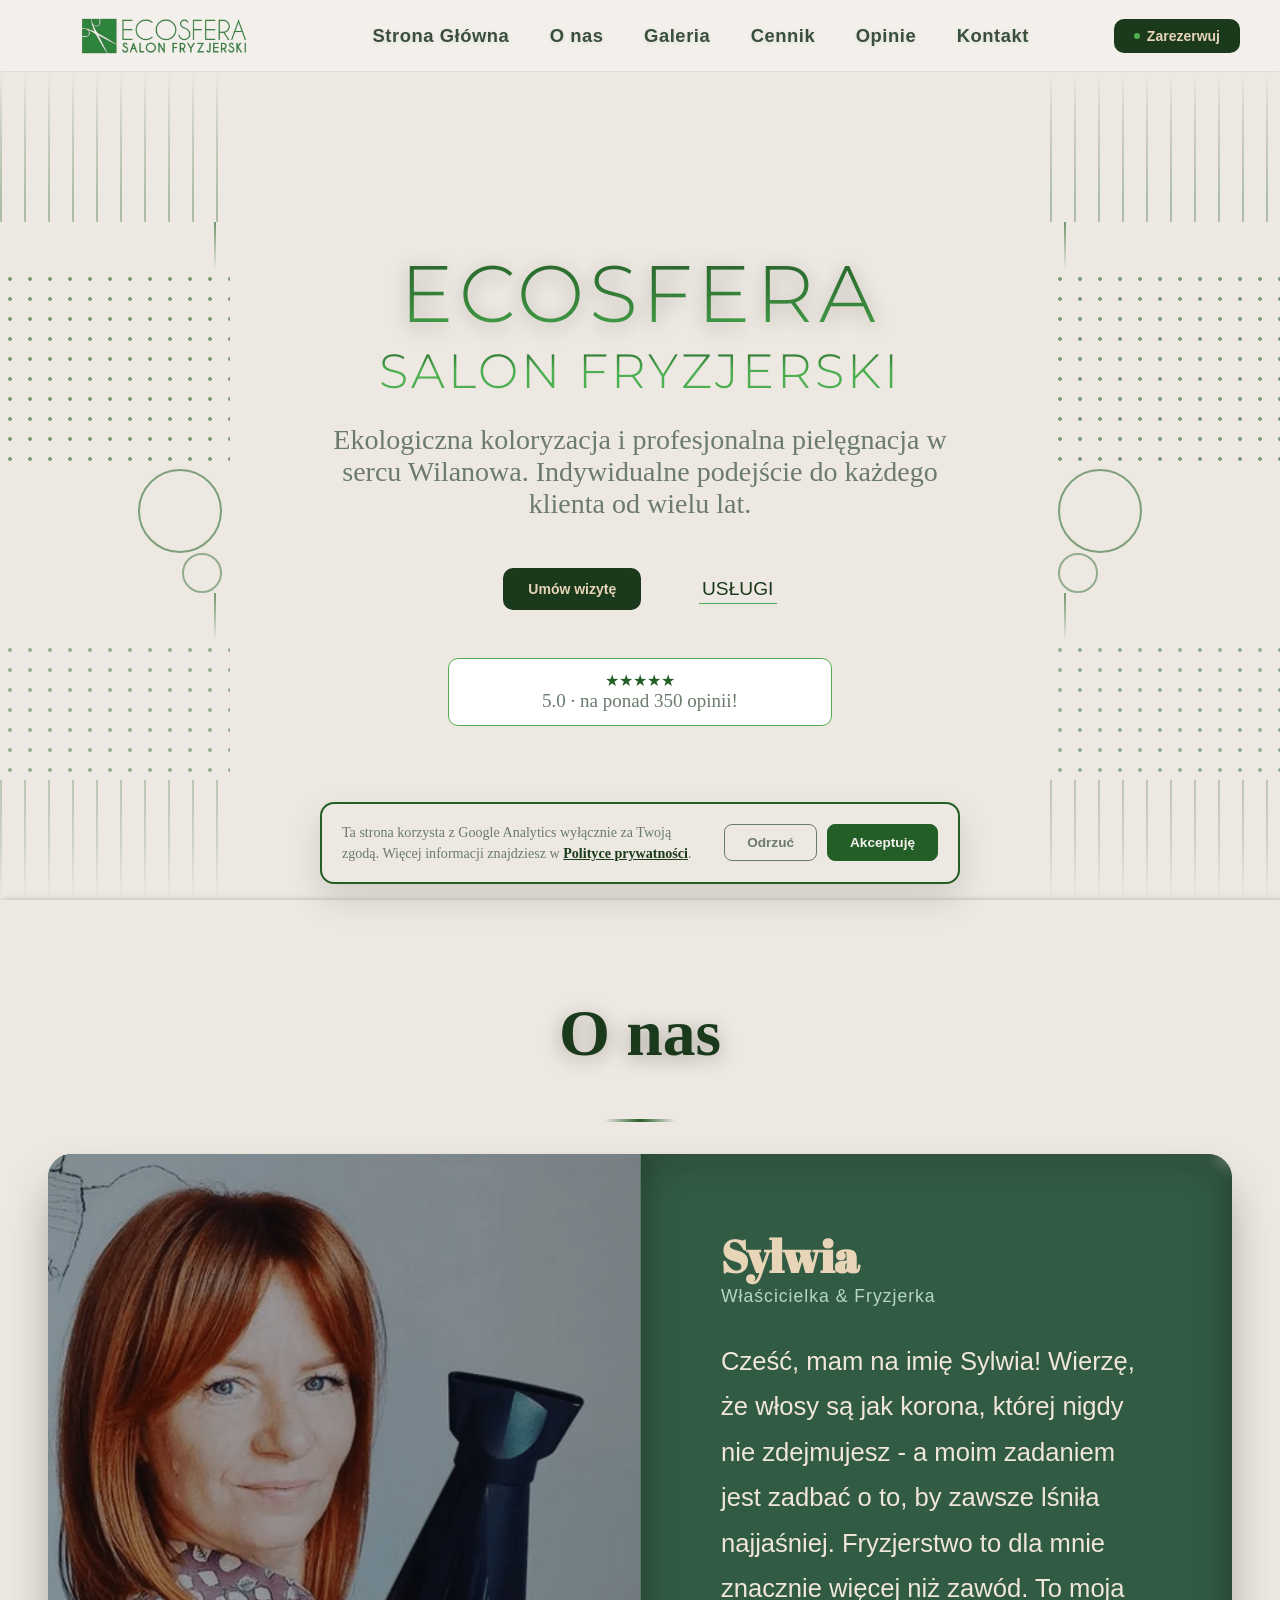
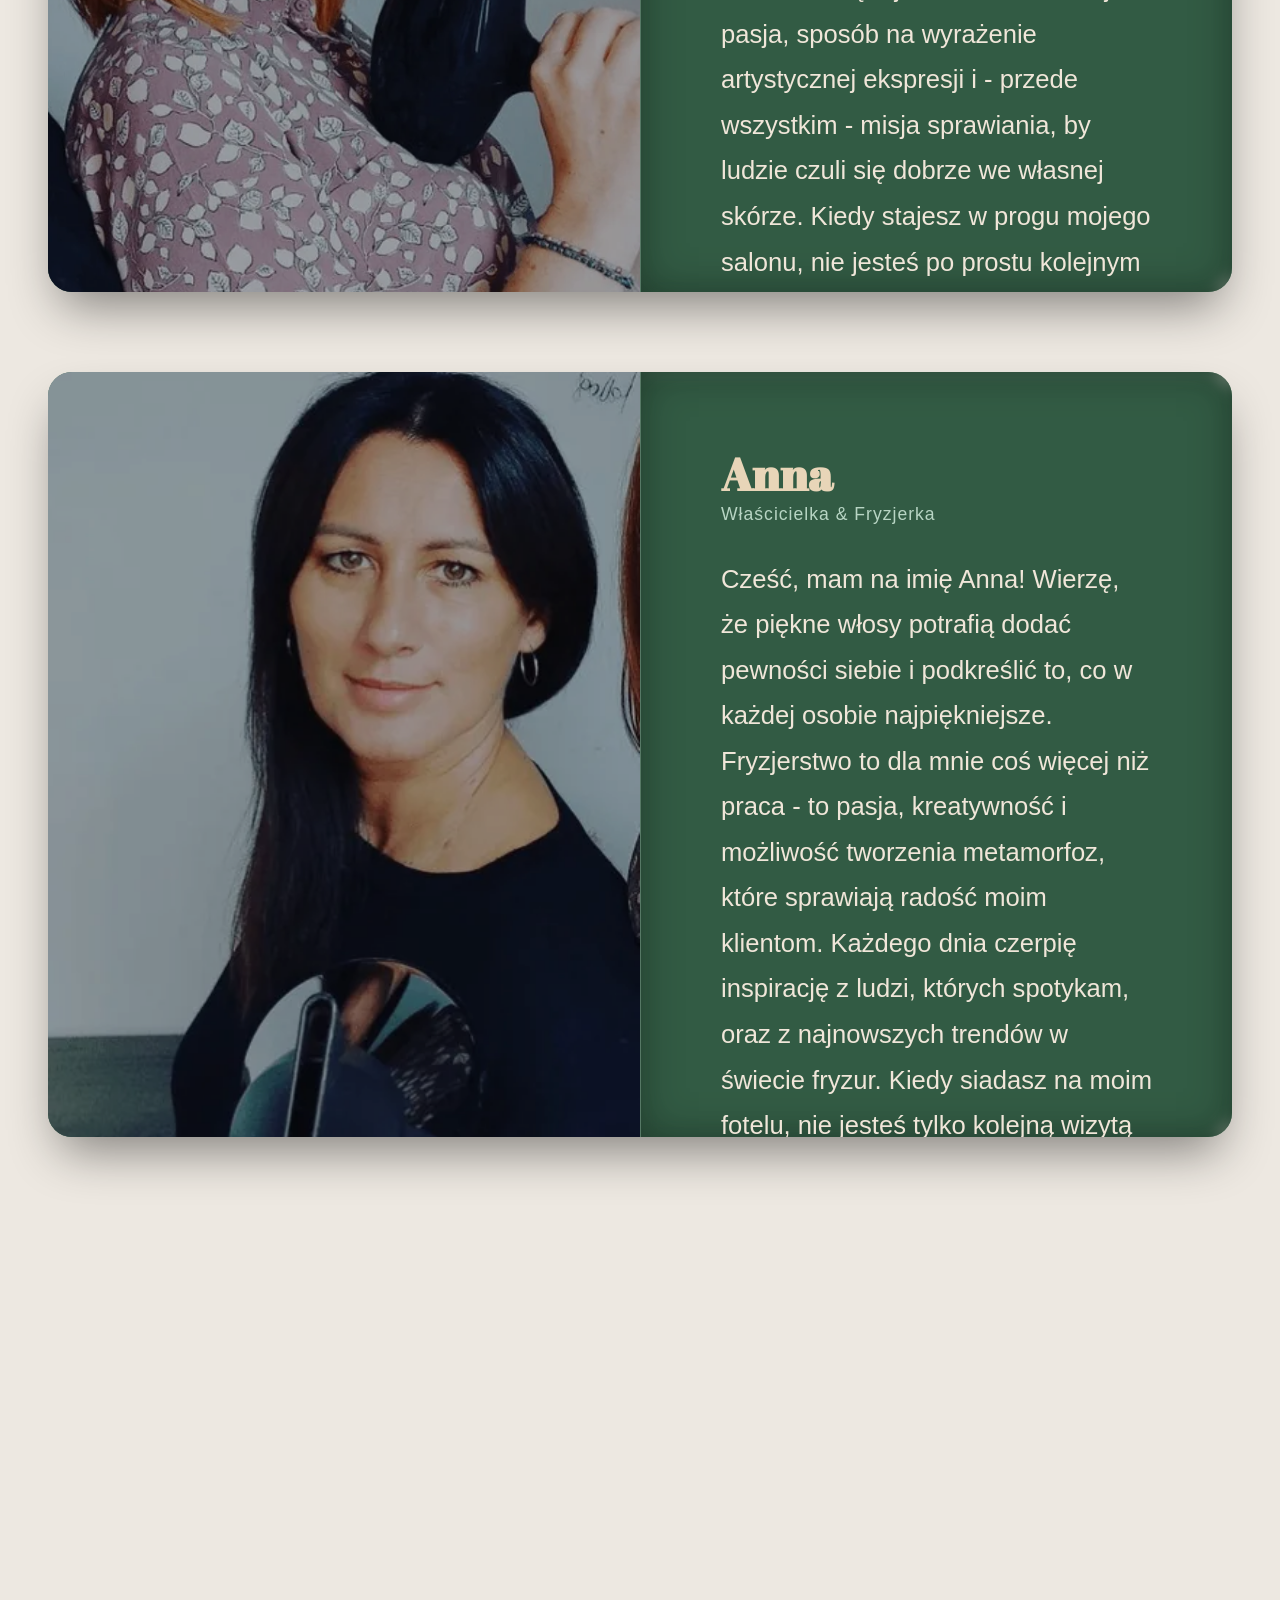
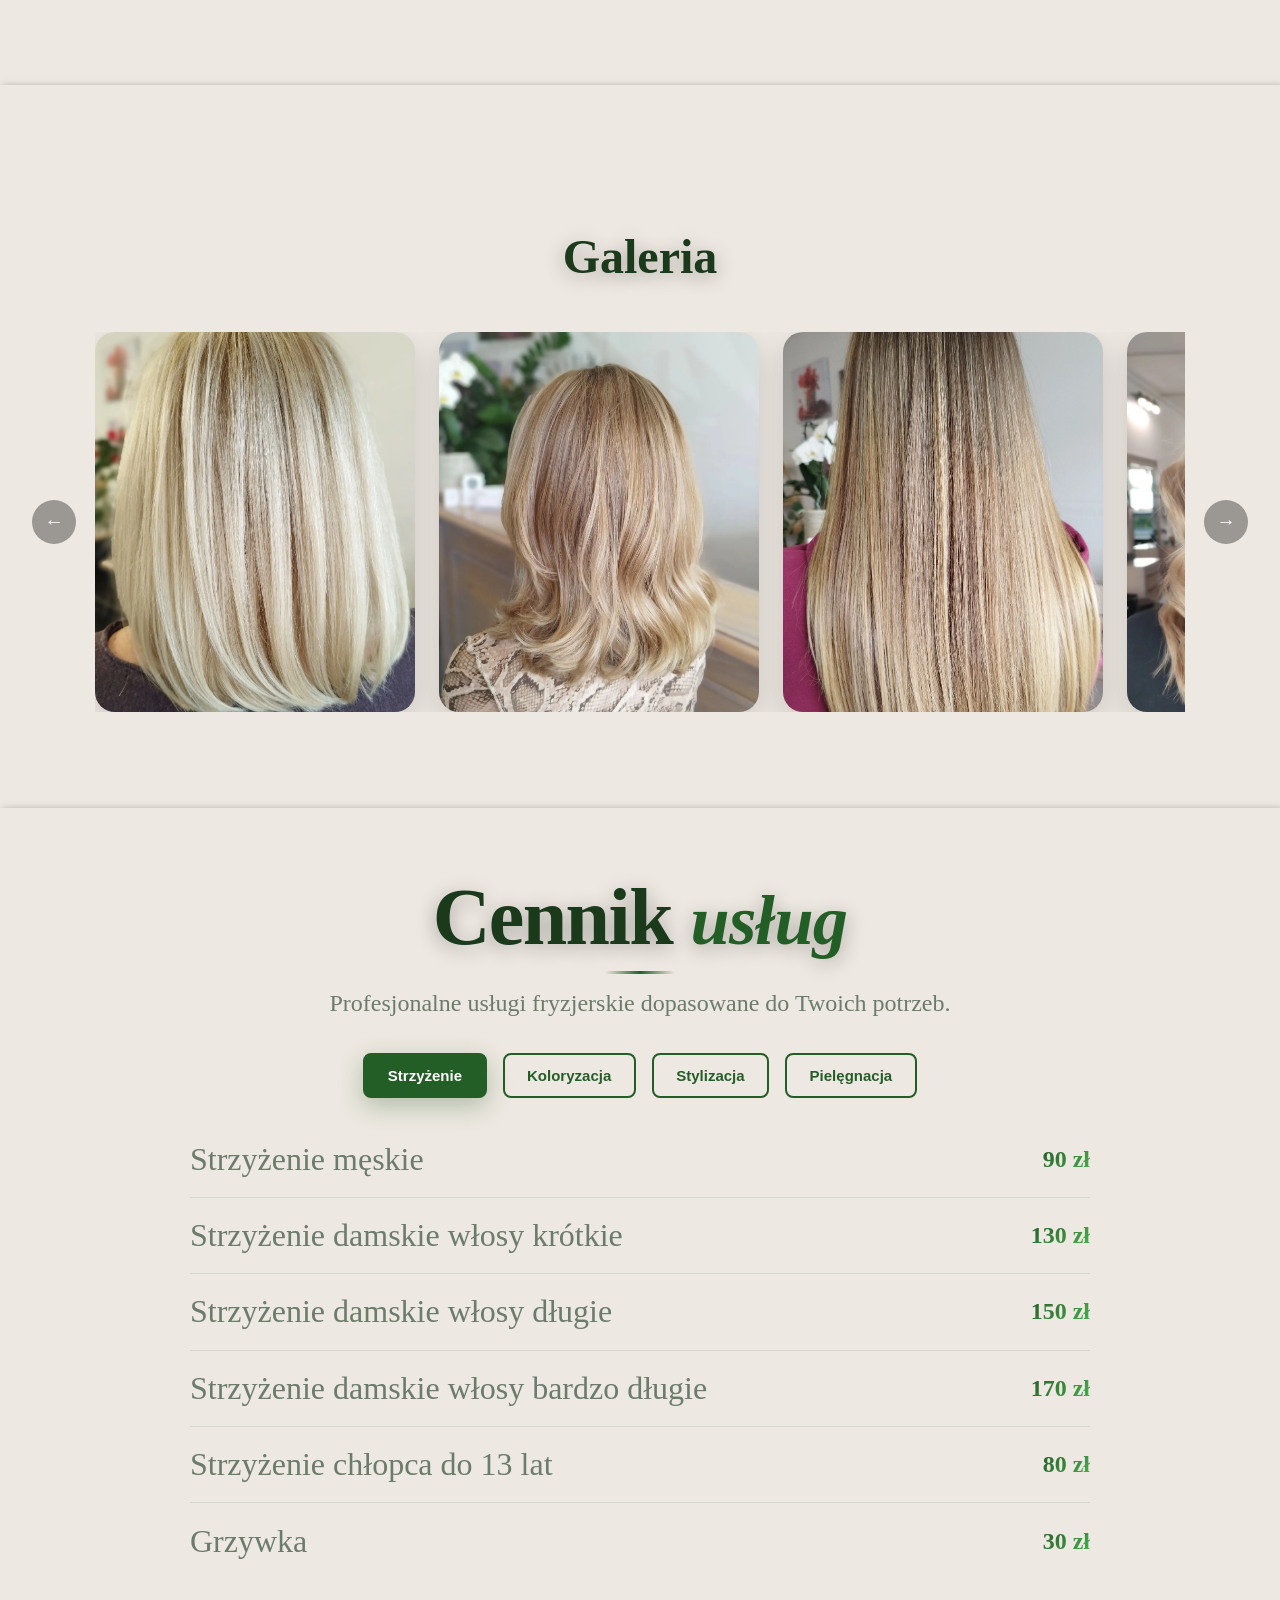
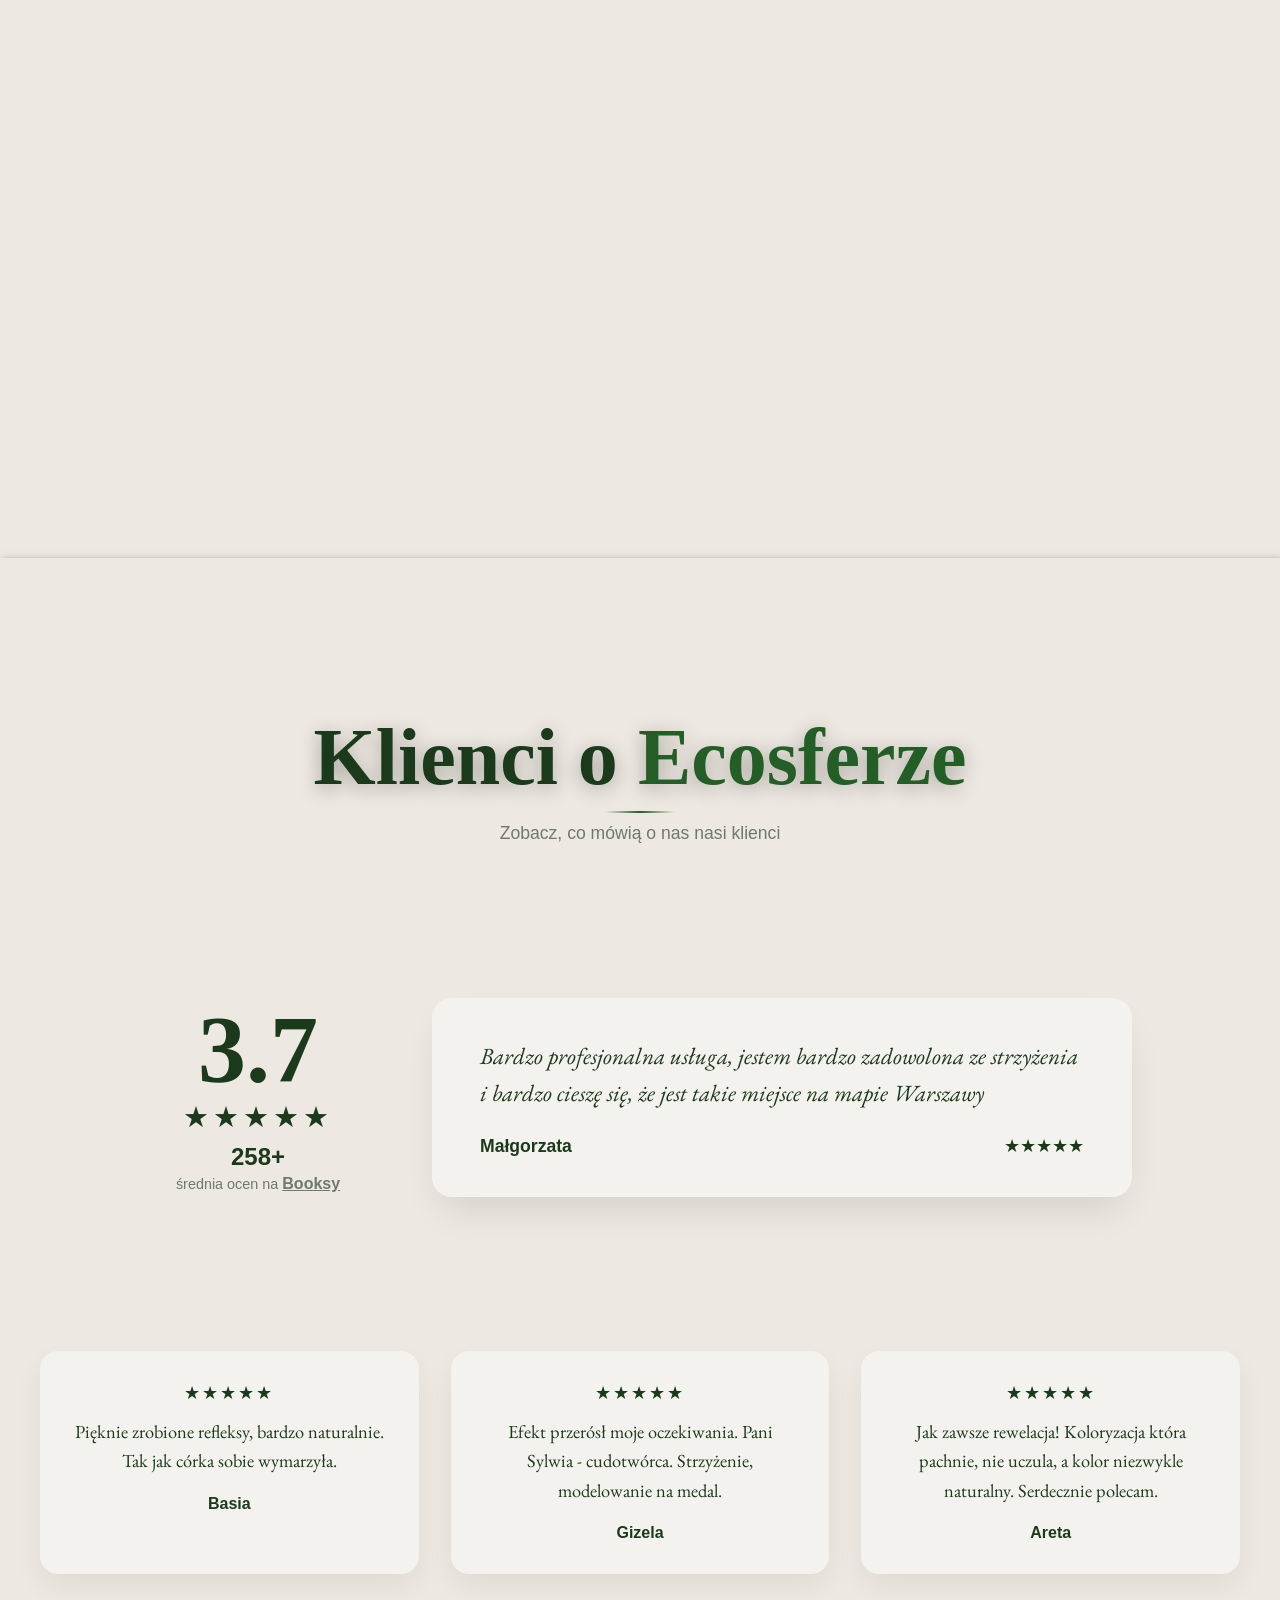
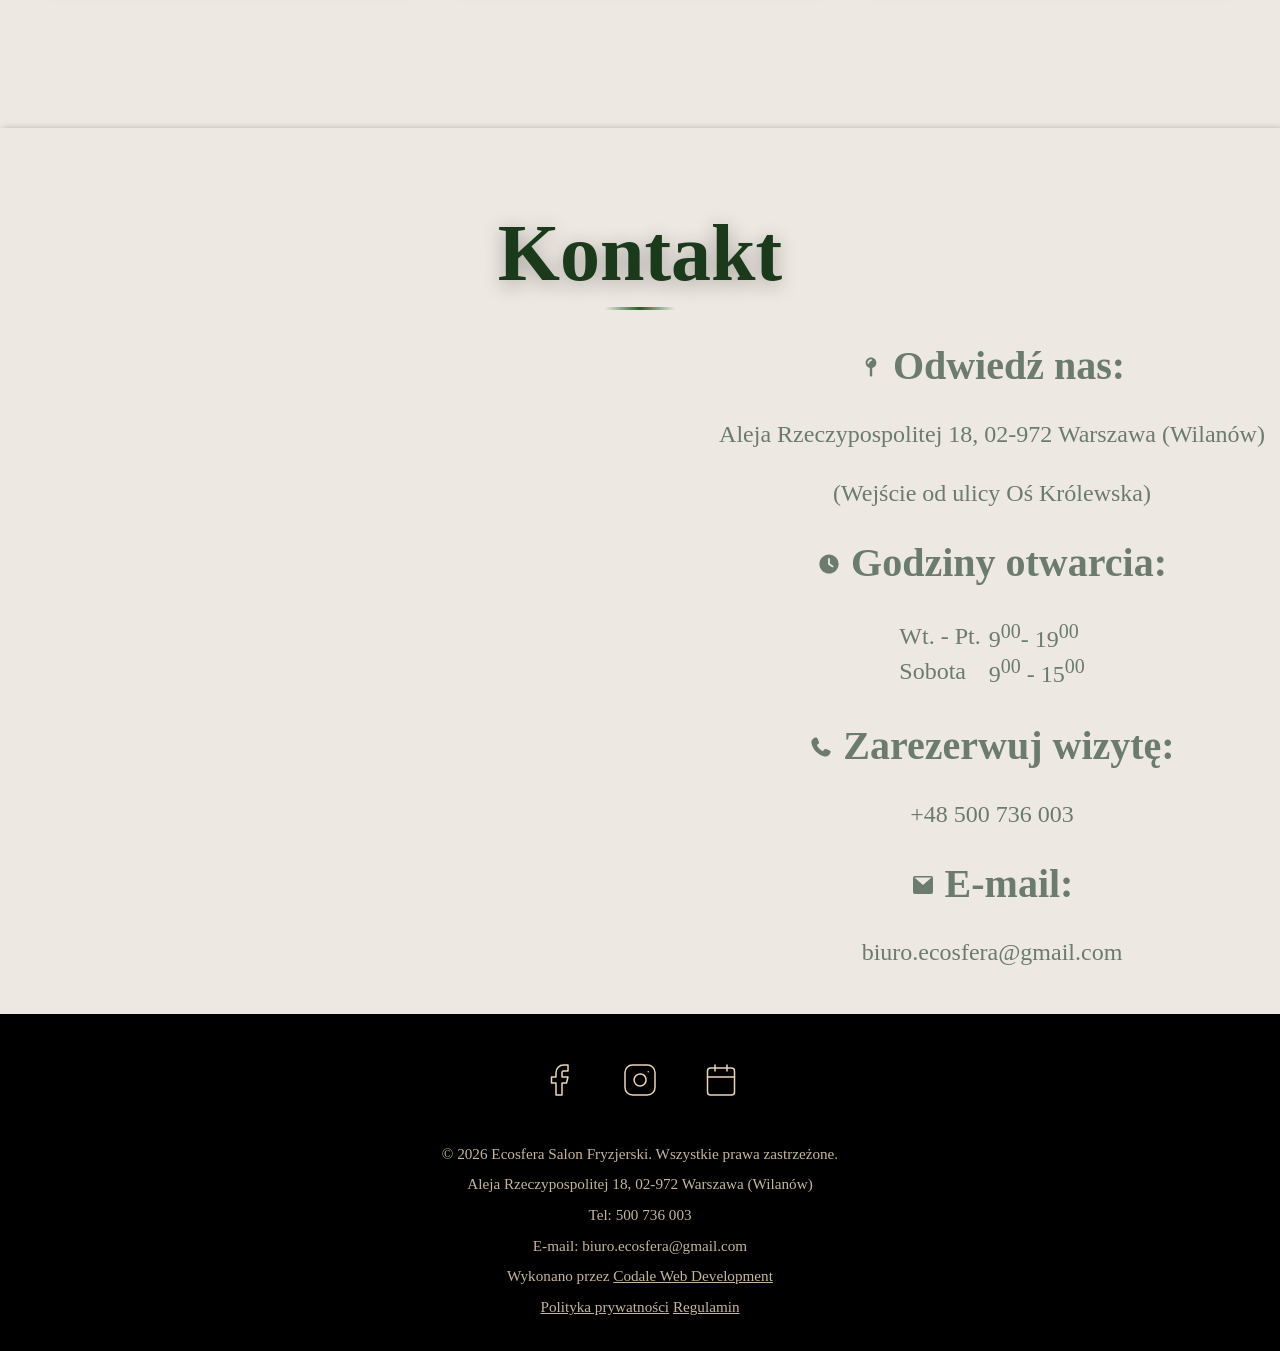
==== commit 7b76cc7e: "Adding website authors , and hiding leaf svg in the usługi section" ====
--- a/index.html
+++ b/index.html
@@ -53,6 +53,15 @@
 
     <link rel="stylesheet" href="main.css">
 
+    <!-- Google tag (gtag.js) - Consent Mode: analytics storage denied until cookie consent is granted -->
+    <script>
+        window.dataLayer = window.dataLayer || [];
+        function gtag() { dataLayer.push(arguments); }
+        gtag('consent', 'default', { 'analytics_storage': 'denied' });
+        gtag('js', new Date());
+        gtag('config', 'G-8BCWN9GK8Y');
+    </script>
+    <script async src="https://www.googletagmanager.com/gtag/js?id=G-8BCWN9GK8Y"></script>
 
     <script type="application/ld+json">
     {
@@ -62,6 +71,7 @@
   "image": "https://www.ecosferasalon.pl/img/ecosfera-salon-logo.jpeg",
   "description": "Ekologiczny salon fryzjerski w Wilanowie oferujący bezpieczną koloryzację, strzyżenie i pielęgnację włosów.",
   "telephone": "+48 500 736 003",
+  "email": "biuro.ecosfera@gmail.com",
   "url": "https://www.ecosferasalon.pl/",
   "address": {
     "@type": "PostalAddress",
@@ -123,6 +133,11 @@
 </head>
 
 <body>
+    <div id="page-loader" class="page-loader" role="status" aria-label="Ładowanie strony">
+        <img src="img/ecosfera-salon-logo-removebg.png" alt="" class="page-loader__logo" width="180" height="65">
+        <span class="page-loader__spinner" aria-hidden="true"></span>
+    </div>
+
     <div id="hero-top"></div>
     <header>
         <nav class="navbar">
@@ -403,14 +418,13 @@
             </div>
 
 
-            <figure class="uslugi__botanical" aria-label="Animowana gałązka botaniczna">
+            <!-- <figure class="uslugi__botanical" aria-label="Animowana gałązka botaniczna">
                 <div class="uslugi__botanical-sway">
                     <svg viewBox="0 0 200 200" xmlns="http://www.w3.org/2000/svg" aria-label="Botanical sprig">
-                        <!-- Main stem -->
+                    
                         <path class="uslugi__botanical-stem uslugi__botanical-stem--main uslugi__botanical-draw"
                             style="--len: 220; --delay: 0ms" d="M40 165 C 80 140, 110 100, 150 45" />
 
-                        <!-- Side stems -->
                         <path class="uslugi__botanical-stem uslugi__botanical-stem--branch uslugi__botanical-draw"
                             style="--len: 60; --delay: 450ms" d="M70 142 C 60 130, 55 118, 55 108" />
                         <path class="uslugi__botanical-stem uslugi__botanical-stem--branch uslugi__botanical-draw"
@@ -424,7 +438,7 @@
                         <path class="uslugi__botanical-stem uslugi__botanical-stem--branch uslugi__botanical-draw"
                             style="--len: 60; --delay: 950ms" d="M140 55 C 150 52, 158 50, 164 50" />
 
-                        <!-- Leaves -->
+                       
                         <g class="uslugi__botanical-leaves">
                             <ellipse
                                 class="uslugi__botanical-leaf uslugi__botanical-leaf--bloom uslugi__botanical-bloom"
@@ -466,7 +480,7 @@
                         </g>
                     </svg>
                 </div>
-            </figure>
+            </figure> -->
         </section>
 
         <div id="opinie"></div>
@@ -578,7 +592,14 @@
                             <path
                                 d="M224.2 89C216.3 70.1 195.7 60.1 176.1 65.4L170.6 66.9C106 84.5 50.8 147.1 66.9 223.3C104 398.3 241.7 536 416.7 573.1C493 589.3 555.5 534 573.1 469.4L574.6 463.9C580 444.2 569.9 423.6 551.1 415.8L453.8 375.3C437.3 368.4 418.2 373.2 406.8 387.1L368.2 434.3C297.9 399.4 241.3 341 208.8 269.3L253 233.3C266.9 222 271.6 202.9 264.8 186.3L224.2 89z" />
                         </svg>&nbsp;Zarezerwuj wizytę: </h3>
-                    <p class="kontakt__number">+48 500 736 003</p>
+                    <p class="kontakt__number"><a href="tel:+48500736003">+48 500 736 003</a></p>
+
+                    <h3 class="data-title"><svg xmlns="http://www.w3.org/2000/svg" viewBox="0 0 24 24">
+                            <path
+                                d="M2 5a2 2 0 0 1 2-2h16a2 2 0 0 1 2 2v14a2 2 0 0 1-2 2H4a2 2 0 0 1-2-2V5z" />
+                            <path fill="#ede8e1" d="M3.5 4.5 12 12 20.5 4.5" />
+                        </svg>&nbsp;E-mail: </h3>
+                    <p class="kontakt__number"><a href="mailto:biuro.ecosfera@gmail.com">biuro.ecosfera@gmail.com</a></p>
                 </div>
             </div>
 
@@ -621,10 +642,13 @@
                 <p>&copy; 2026 Ecosfera Salon Fryzjerski. Wszystkie prawa zastrzeżone.</p>
                 <p>Aleja Rzeczypospolitej 18, 02-972 Warszawa (Wilanów)</p>
                 <p>Tel: <a href="tel:+48500736003">500 736 003</a></p>
+                <p>E-mail: <a href="mailto:biuro.ecosfera@gmail.com">biuro.ecosfera@gmail.com</a></p>
+                <p>Wykonano przez <a href="https://codale.pl/" target="_blank" style="text-decoration: underline;">Codale Web Development</a></p>
                 <div class="footer__links">
                     <button id="openPrivacy" type="button">Polityka prywatności</button>
                     <button id="openTerms" type="button">Regulamin</button>
                 </div>
+
             </div>
         </div>
     </footer>
@@ -633,29 +657,38 @@
         <div class="modal" role="dialog" aria-modal="true" aria-labelledby="termsTitle">
             <h2 id="termsTitle">REGULAMIN KORZYSTANIA ZE STRONY</h2>
             <h3>§1 Postanowienia ogólne</h3>
-            <p>Niniejszy regulamin dotyczy zasad korzystania ze strony internetowej
-                salonu Ecosfera Salon Fryzjerski, prowadzonej przez salon Ecosfera Salon Fryzjerski,
-                NIP: 8261822142.
+            <p>Niniejszy regulamin określa zasady korzystania ze stroną internetową
+                www.ecosferasalon.pl, prowadzoną przez Ecosfera Salon Fryzjerski,
+                NIP: 8261822142, z siedzibą pod adresem Aleja Rzeczypospolitej 18, 02-972 Warszawa
+                (Wilanów) ("Salon").
             </p>
-            <h3>§2 Zakres usług</h3>
-            <p>Tworzenie stron internetowych, wdrażanie automatyzacji i narzędzi opartych na AI oraz projekty dla
-                podmiotów związanych ze sportem. Szczegółowy zakres ustalany indywidualnie.</p>
-            <h3>§3 Zamówienia</h3>
-            <p>Kontakt przez formularz lub e-mail. Cena i termin realizacji ustalane indywidualnie przed rozpoczęciem
-                prac.</p>
-            <h3>§4 Płatności</h3>
-            <p>Warunki płatności ustalane indywidualnie dla każdego zlecenia i potwierdzane przed rozpoczęciem
-                realizacji.</p>
-            <h3>§5 Reklamacje</h3>
-            <p>Zgłoszenia drogą mailową, rozpatrywane w terminie 14 dni od otrzymania.</p>
-            <h3>§6 Odstąpienie od umowy</h3>
-            <p>Klientowi-konsumentowi przysługuje prawo odstąpienia w terminie 14 dni zgodnie z przepisami, z
-                zastrzeżeniem wyjątków (np. usługi rozpoczęte na wyraźne żądanie przed upływem terminu).</p>
+            <h3>§2 Charakter strony</h3>
+            <p>Strona ma charakter wyłącznie informacyjny i prezentuje ofertę usług fryzjerskich
+                Salonu, cennik, galerię realizacji oraz dane kontaktowe. Strona nie posiada
+                formularza kontaktowego, koszyka ani systemu płatności i nie umożliwia zawierania
+                umów drogą elektroniczną bezpośrednio na Stronie.</p>
+            <h3>§3 Rezerwacja wizyt</h3>
+            <p>Rezerwacja wizyt odbywa się wyłącznie za pośrednictwem zewnętrznej platformy
+                Booksy, do której Strona zawiera przekierowania. Booksy działa na podstawie
+                własnego regulaminu i polityki prywatności, niezależnych od niniejszej Strony -
+                Salon nie ponosi odpowiedzialności za działanie tej platformy.</p>
+            <h3>§4 Własność intelektualna</h3>
+            <p>Treści zamieszczone na Stronie (teksty, zdjęcia, grafiki, logo) stanowią własność
+                Salonu lub są wykorzystywane za zgodą uprawnionych podmiotów i podlegają ochronie
+                prawnoautorskiej. Kopiowanie, powielanie i rozpowszechnianie tych treści bez
+                pisemnej zgody Salonu jest zabronione.</p>
+            <h3>§5 Odpowiedzialność</h3>
+            <p>Salon dokłada starań, aby informacje prezentowane na Stronie (w tym cennik i
+                godziny otwarcia) były aktualne, jednak nie ponosi odpowiedzialności za zmiany od
+                niego niezależne ani za treść i działanie serwisów zewnętrznych (Booksy, Mapy
+                Google, media społecznościowe), do których Strona odsyła.</p>
+            <h3>§6 Dane osobowe i pliki cookies</h3>
+            <p>Zasady przetwarzania danych osobowych oraz wykorzystywania plików cookies przez
+                osoby odwiedzające Stronę określa Polityka Prywatności.</p>
             <h3>§7 Postanowienia końcowe</h3>
-            <p>W sprawach nieuregulowanych zastosowanie mają przepisy prawa polskiego.</p>
-            <h3>§8 Prawa autorskie i prawa do serwisu</h3>
-            <p>Autorkie prawa majątkowe/osobiste do projektu graficznego oraz struktury strony internetowej przysługują
-                ich wykonawcom: Codale Web Development.</p>
+            <p>W sprawach nieuregulowanych niniejszym regulaminem zastosowanie mają przepisy
+                prawa polskiego. Salon zastrzega sobie prawo do wprowadzania zmian w regulaminie;
+                aktualna wersja jest zawsze dostępna na Stronie.</p>
             <button class="modal__close" type="button" data-close-modal>Zamknij</button>
         </div>
     </div>
@@ -665,42 +698,59 @@
             <h2 id="privacyTitle">Polityka prywatności</h2>
             <p>Administratorem danych jest Ecosfera Salon Fryzjerski,
                 NIP: 8261822142, z siedzibą w Warszawie (Aleja Rzeczypospolitej 18, Wilanów).
-                Kontakt: Tel: 500 736 003.</p>
+                Kontakt: Tel: 500 736 003, e-mail: biuro.ecosfera@gmail.com.</p>
             <h3>1. Zakres przetwarzanych danych</h3>
             <p>Ta strona nie posiada formularza kontaktowego i nie zbiera danych
                 osobowych bezpośrednio. Serwer, na którym działa strona, może
                 automatycznie zapisywać standardowe dane techniczne (adres IP, typ
                 przeglądarki, czas wizyty) w logach — to typowa, techniczna funkcja
                 każdego hostingu, niezwiązana z identyfikacją konkretnej osoby.</p>
-            <h3>2. Mapa Google</h3>
+            <h3>2. Google Analytics</h3>
+            <p>Za Twoją zgodą strona korzysta z Google Analytics (Google Ireland Ltd.) w
+                celu analizy ruchu i statystyk odwiedzin. Narzędzie to zapisuje pliki cookie
+                i przetwarza dane takie jak adres IP, rodzaj urządzenia i przeglądarki,
+                źródło wejścia na stronę oraz sposób korzystania ze Strony. Dane te są
+                przetwarzane wyłącznie po wyrażeniu zgody w bannerze cookies (podstawa prawna:
+                art. 6 ust. 1 lit. a RODO - zgoda) i mogą być przekazywane do Google LLC z
+                siedzibą w USA w oparciu o standardowe klauzule umowne zatwierdzone przez
+                Komisję Europejską. Zgodę można wycofać w każdej chwili poprzez wyczyszczenie
+                danych przeglądarki dla tej strony lub kontakt z Administratorem. Więcej
+                informacji: policies.google.com/privacy</p>
+            <h3>3. Mapa Google</h3>
             <p>Strona zawiera osadzoną mapę Google (Google Maps), która może
                 ustawiać własne pliki cookie i przetwarzać dane zgodnie z polityką
                 prywatności Google. Więcej informacji: policies.google.com/privacy</p>
-            <h3>3. Booksy</h3>
+            <h3>4. Booksy</h3>
             <p>Strona zawiera linki do serwisu Booksy, umożliwiającego rezerwację
                 wizyt. Kliknięcie takiego linku przenosi na stronę Booksy, która
                 działa na podstawie własnej, niezależnej polityki prywatności. Nasza
                 strona nie przekazuje żadnych danych do Booksy — dane podajesz
                 samodzielnie, bezpośrednio w serwisie Booksy, jeśli zdecydujesz się
                 na rezerwację.</p>
-            <h3>4. Twoje prawa</h3>
-            <p>Masz prawo do dostępu do swoich danych, ich sprostowania, usunięcia
-                oraz wniesienia skargi do Prezesa Urzędu Ochrony Danych Osobowych —
-                w zakresie, w jakim dane są przetwarzane (patrz punkt 1).</p>
-            <h3>5. Cookies</h3>
-            <p>Jedyne cookies, jakie mogą pojawić się na tej stronie, pochodzą
-                z osadzonej mapy Google. Strona sama z siebie nie ustawia żadnych
-                własnych plików cookie.</p>
+            <h3>5. Twoje prawa</h3>
+            <p>Masz prawo do dostępu do swoich danych, ich sprostowania, usunięcia,
+                ograniczenia przetwarzania, wycofania zgody w dowolnym momencie (co nie
+                wpływa na zgodność z prawem przetwarzania dokonanego przed jej wycofaniem)
+                oraz wniesienia skargi do Prezesa Urzędu Ochrony Danych Osobowych — w
+                zakresie, w jakim dane są przetwarzane (patrz punkty 1-2).</p>
+            <h3>6. Cookies</h3>
+            <p>Strona sama z siebie nie ustawia żadnych własnych plików cookie. Cookies,
+                jakie mogą pojawić się podczas przeglądania Strony, pochodzą z osadzonej
+                mapy Google oraz - wyłącznie po wyrażeniu zgody w bannerze - z Google
+                Analytics.</p>
             <button class="modal__close" type="button" data-close-modal>Zamknij</button>
         </div>
     </div>
 
     <div id="cookieBanner" class="cookieBanner">
         <p class="cookieBanner__text">
-            Ta strona korzysta z plików cookies, aby zapewnić Ci najlepsze doświadczenia.
+            Ta strona korzysta z Google Analytics wyłącznie za Twoją zgodą.
             Więcej informacji znajdziesz w <a href="#" id="openPrivacyFromCookies">Polityce prywatności</a>.
         </p>
-        <button id="cookieAccept" class="cookieBanner__btn">Rozumiem</button>
+        <div class="cookieBanner__actions">
+            <button id="cookieDecline" class="cookieBanner__btn cookieBanner__btn--secondary">Odrzuć</button>
+            <button id="cookieAccept" class="cookieBanner__btn">Akceptuję</button>
+        </div>
     </div>
 
     <script src="main.js" defer></script>
--- a/main.css
+++ b/main.css
@@ -692,13 +692,15 @@
 @media (max-width: 320px) {
   .hero {
     grid-template-columns: 1fr;
-    padding-top: 20px;
+    height: auto;
+    min-height: 100vh;
+    overflow: visible;
+    padding-top: var(--navbar-height);
     padding-bottom: 25px;
   }
   .hero__left {
     width: 100%;
     padding: 0;
-    height: 100vh;
     align-items: center;
     text-align: center;
   }
@@ -741,13 +743,15 @@
 @media (min-width: 321px) and (max-width: 767px) {
   .hero {
     grid-template-columns: 1fr;
-    padding-top: 20px;
+    height: auto;
+    min-height: 100vh;
+    overflow: visible;
+    padding-top: var(--navbar-height);
     padding-bottom: 25px;
   }
   .hero__left {
     width: 100%;
     padding: 0;
-    height: 100vh;
     align-items: center;
     text-align: center;
   }
@@ -789,13 +793,15 @@
 @media (min-width: 768px) and (max-width: 1023px) {
   .hero {
     grid-template-columns: 1fr;
-    padding-top: 20px;
+    height: auto;
+    min-height: 100vh;
+    overflow: visible;
+    padding-top: var(--navbar-height);
     padding-bottom: 25px;
   }
   .hero__left {
     width: 100%;
     padding: 0;
-    height: 100vh;
     align-items: center;
     text-align: center;
   }
@@ -939,8 +945,16 @@
   top: -165vh;
   height: 265vh;
   background-color: #ede8e1;
-  box-shadow: 3px 3px 8px rgba(0, 0, 0, 0.5);
-
+  box-shadow: 3px 3px 8px rgba(0, 0, 0, 0.5); /* zoptymalizowany */
+  /* overflow-y: auto na całej (pełnoekranowej) sekcji psuło zwykłe
+     przewijanie strony dla każdego odwiedzającego: sekcja stawała
+     się własnym kontenerem scrolla na niemal całej wysokości
+     viewportu, więc szybkie kręcenie kółkiem myszy było "zjadane"
+     przez kilka pikseli niezauważalnego lokalnego scrolla zamiast
+     przewijać stronę - wyglądało to jak zepsute przewijanie.
+     Zawór bezpieczeństwa na "Minimum font size" zostaje tylko na
+     .about-us__glass-content (mniejszy, faktycznie przewijany
+     fragment), a nie na całej sekcji. */
   overflow: hidden;
   z-index: 1;
 }
@@ -968,7 +982,11 @@
   max-width: 1400px;
   margin: 0 auto 5rem;
   height: 85vh;
-
+  /* 620px -> 38.75rem: ta sama wartość wizualna przy domyślnej
+     czcionce (16px), ale teraz rośnie razem z tekstem w środku
+     karty zamiast pozostawać sztywnym pułapem, który przy
+     powiększonej czcionce systemowej powodował ucinanie treści
+     przez .about-us { overflow: hidden }. */
   min-height: 38.75rem;
   display: grid;
   grid-template-columns: 1fr 1fr;
@@ -979,7 +997,7 @@
 }
 .about-us__owner-card {
   height: 82vh;
-
+  /* 680px -> 42.5rem, ta sama logika co wyżej */
   min-height: 42.5rem;
 }
 .about-us__image-wrapper {
@@ -1008,7 +1026,11 @@
   z-index: 2;
   display: flex;
   flex-direction: column;
-
+  /* "safe center" = wyśrodkuj, ale jeśli treść nie mieści się
+     w dostępnej wysokości, spadnij do wyrównania od góry (start)
+     zamiast ucinać ją symetrycznie z obu stron. Bez "safe" przy
+     powiększonej czcionce nagłówek (h3 + rola) wypadał poza
+     widoczny obszar karty, a opis urywał się w połowie zdania. */
   justify-content: safe center;
   background: rgba(255, 255, 255, 0.07);
   backdrop-filter: blur(8px);
@@ -1016,7 +1038,23 @@
   border-left: 1px solid rgba(255, 255, 255, 0.18);
   box-shadow: inset 0 0 40px rgba(0, 0, 0, 0.35);
   padding: 4.5rem 5rem;
+  /* Zawór bezpieczeństwa: karta ma sztywną wysokość (85vh/82vh)
+     i overflow: hidden, więc przy dłuższym tekście/powiększonej
+     czcionce treść nie mieści się w pionie. Zamiast dać się
+     niewidocznie przyciąć, staje się przewijalna wewnątrz karty -
+     dokładnie ten sam wzorzec, co już sprawdzony w
+     .uslugi__content. Wizualnie przy domyślnym rozmiarze czcionki
+     nic się nie zmienia (treść mieści się bez potrzeby scrolla).
 
+     UWAGA: bez "overscroll-behavior: contain" - przy domyślnym
+     rozmiarze czcionki ten kontener i tak nie ma nadmiaru treści
+     do przewinięcia, ale "contain" i tak blokował przewijanie
+     scrollem myszy w miejscu, gdzie kursor był nad tą kartą -
+     zamiast przekazać scroll dalej do strony (pinowanej sekcji),
+     nic się nie działo i wyglądało to jak zepsuty scroll dla
+     KAŻDEGO odwiedzającego, nie tylko przy powiększonej czcionce.
+     Domyślne "auto" poprawnie przepuszcza scroll dalej, gdy
+     lokalnie nie ma czego przewijać. */
   overflow-y: auto;
   scrollbar-width: none;
   -ms-overflow-style: none;
@@ -1041,7 +1079,12 @@
 }
 .about-us .description {
   font-family: sans-serif;
-
+  /* Wcześniej: clamp(1.6rem, 2.1vw, 1.6rem) — min i max były
+     identyczne, więc clamp realnie zwracał zawsze dokładnie 1.6rem.
+     Ponieważ to wartość w rem, rosła proporcjonalnie do domyślnej
+     czcionki przeglądarki BEZ ŻADNEGO górnego ograniczenia — to był
+     główny winowajca przepełniania kart .about-us__owner-card /
+     .about-us__coworker-card przy a11y zoomie. */
   font-size: 1.6rem;
   line-height: 1.78;
   color: #f0e6d9;
@@ -1155,10 +1198,24 @@
   background-color: #ede8e1;
   box-shadow: 3px 3px 8px rgba(0, 0, 0, 0.5);
   z-index: 4;
-
+  /* Wcześniej "padding: 4em;" - .uslugi nie ma własnego font-size,
+     więc "em" dziedziczyło bezpośrednio ze skalowanego przez
+     przeglądarkę (a11y) rozmiaru bazowego i rosło bez ograniczeń
+     wewnątrz sztywnej wysokości (height: 100vh) sekcji. clamp()
+     zachowuje dokładnie tę samą wartość domyślną (~4rem = 64px),
+     ale nie pozwala paddingowi "zjeść" przestrzeni potrzebnej
+     na treść przy powiększonej czcionce systemowej. */
   padding: 4rem;
   height: 150vh;
-
+  /* overflow-y: auto na całej (pełnoekranowej) sekcji psuło zwykłe
+     przewijanie strony dla każdego odwiedzającego: sekcja stawała
+     się własnym kontenerem scrolla na niemal całej wysokości
+     viewportu, więc szybkie kręcenie kółkiem myszy było "zjadane"
+     przez kilka pikseli niezauważalnego lokalnego scrolla zamiast
+     przewijać stronę - wyglądało to jak zepsute przewijanie.
+     Zawór bezpieczeństwa na "Minimum font size" zostaje tylko na
+     .uslugi__content (mniejszy, faktycznie przewijany fragment),
+     a nie na całej sekcji. */
   overflow: hidden;
   display: flex;
   flex-direction: column;
@@ -1255,7 +1312,9 @@
   width: 100%;
   scroll-behavior: smooth;
   animation: fadeInScale 0.5s cubic-bezier(0.34, 1.56, 0.64, 1);
-
+  /* Lista usług prawie zawsze jest dłuższa niż mieści się w 50vh,
+     więc scrollbar musi być widoczny - bez niego nic nie mówi
+     użytkownikowi, że pod spodem jest więcej pozycji cennika. */
   scrollbar-width: thin;
   scrollbar-color: #245e27 transparent;
 }
@@ -1663,7 +1722,17 @@
   z-index: 5;
   background: #ede8e1;
   box-shadow: 3px 3px 8px rgba(0, 0, 0, 0.5);
-
+  /* overflow-y: auto na całej (pełnoekranowej) sekcji psuło zwykłe
+     przewijanie strony dla każdego odwiedzającego: sekcja stawała
+     się własnym kontenerem scrolla na niemal całej wysokości
+     viewportu, więc szybkie kręcenie kółkiem myszy było "zjadane"
+     przez kilka pikseli niezauważalnego lokalnego scrolla zamiast
+     przewijać stronę - wyglądało to jak zepsute przewijanie. Ta
+     sekcja nie ma osobnego, mniejszego przewijanego pola (jak
+     .about-us__glass-content czy .uslugi__content), więc na razie
+     wraca do overflow: hidden - przy skrajnie dużym "Minimum font
+     size" treść może się ucinać, ale to rzadszy przypadek niż
+     zepsute przewijanie dla wszystkich. */
   overflow: hidden;
   display: flex;
   align-items: center;
@@ -1917,7 +1986,15 @@
   z-index: 5;
   text-align: center;
   box-shadow: 3px 3px 8px rgba(0, 0, 0, 0.5);
-
+  /* overflow-y: auto na całej (pełnoekranowej) sekcji psuło zwykłe
+     przewijanie strony dla każdego odwiedzającego: sekcja stawała
+     się własnym kontenerem scrolla na niemal całej wysokości
+     viewportu, więc szybkie kręcenie kółkiem myszy było "zjadane"
+     przez kilka pikseli niezauważalnego lokalnego scrolla zamiast
+     przewijać stronę - wyglądało to jak zepsute przewijanie. Wraca
+     do overflow: visible - przy skrajnie dużym "Minimum font size"
+     nadmiar treści może znów spływać pod sekcję, ale to rzadszy
+     przypadek niż zepsute przewijanie dla wszystkich. */
   overflow: visible;
 }
 .kontakt__title {
@@ -1940,20 +2017,32 @@
   display: flex;
   color: #6b7b6c;
   flex-wrap: wrap;
-
+  /* Wcześniej "gap: 5em;" bez ograniczenia - rosło razem z systemową
+     czcionką wewnątrz sztywnej height: 75vh sekcji sticky. */
   gap: 5rem;
 }
 .kontakt__data {
   display: flex;
   flex-direction: column;
   gap: 2rem;
-
+  /* Bez zadanej szerokości .kontakt__data rozciągało się do
+     szerokości treści (w rem), która przy większej czcionce
+     systemowej przestawała mieścić się obok mapy i flex-wrap
+     zrzucał tę kolumnę pod spód - w efekcie znikała z widoku
+     wewnątrz przypiętej (sticky) sekcji o stałej height: 75vh. */
   flex: 1 1 min(100%, 22rem);
   min-width: 0;
 }
 .kontakt__data p {
   font-size: clamp(16px, 1.5rem, 29px);
   margin: 0;
+}
+.kontakt__data a {
+  color: #6b7b6c;
+  text-decoration: none;
+}
+.kontakt__data a:hover {
+  color: #245e27;
 }
 .kontakt__data svg {
   width: 1.5rem;
@@ -2101,7 +2190,7 @@
 .modal-backdrop {
   position: fixed;
   inset: 0;
-
+  /* Czyste, przyciemnione tło z blurem (bez zielonego odcienia) */
   background-color: rgba(0, 0, 0, 0.4);
   backdrop-filter: blur(6px);
   z-index: 300;
@@ -2124,7 +2213,7 @@
   overflow-y: auto;
   padding: 36px;
   box-shadow: 0 15px 35px rgba(0, 0, 0, 0.15);
-
+  /* Subtelny zielony pasek przewijania */
   scrollbar-width: thin;
   scrollbar-color: #245e27 transparent;
 }
@@ -2179,6 +2268,7 @@
   color: #1B3A1C;
 }
 
+/* Responsywność */
 @media (max-width: 320px) {
   .footer {
     padding: 2.5rem 1.5rem 2rem;
@@ -2371,6 +2461,11 @@
 .cookieBanner__text a:hover {
   color: #245e27;
 }
+.cookieBanner__actions {
+  display: flex;
+  gap: 10px;
+  flex: 0 0 auto;
+}
 .cookieBanner__btn {
   padding: 10px 22px;
   background-color: #245e27;
@@ -2387,3 +2482,127 @@
   background-color: #1B3A1C;
   border-color: #1B3A1C;
 }
+.cookieBanner__btn--secondary {
+  background-color: transparent;
+  color: #6b7b6c;
+  border-color: #6b7b6c;
+}
+.cookieBanner__btn--secondary:hover {
+  background-color: transparent;
+  color: #1B3A1C;
+  border-color: #1B3A1C;
+}
+
+.page-loader {
+  position: fixed;
+  inset: 0;
+  z-index: 999;
+  display: flex;
+  flex-direction: column;
+  align-items: center;
+  justify-content: center;
+  gap: 1.5rem;
+  background-color: #F4F2EE;
+  opacity: 1;
+  transition: opacity 0.5s ease;
+}
+.page-loader--hidden {
+  opacity: 0;
+  pointer-events: none;
+}
+.page-loader__logo {
+  width: clamp(120px, 20vw, 180px);
+  height: auto;
+}
+.page-loader__spinner {
+  width: 34px;
+  height: 34px;
+  border-radius: 50%;
+  border: 3px solid #d5e6d5;
+  border-top-color: #245e27;
+  animation: page-loader-spin 0.8s linear infinite;
+}
+
+@keyframes page-loader-spin {
+  to {
+    transform: rotate(360deg);
+  }
+}
+@media (prefers-reduced-motion: reduce) {
+  .page-loader {
+    transition: none;
+  }
+  .page-loader__spinner {
+    animation: none;
+    border-top-color: #d5e6d5;
+  }
+}
+.error-page {
+  min-height: calc(100vh - var(--navbar-height));
+  padding: clamp(3rem, 8vh, 6rem) 1.5rem;
+  padding-top: calc(var(--navbar-height) + clamp(3rem, 8vh, 6rem));
+  display: flex;
+  flex-direction: column;
+  align-items: center;
+  justify-content: center;
+  text-align: center;
+  background-color: #ede8e1;
+}
+.error-page__code {
+  font-family: "Abril Fatface", serif;
+  font-size: clamp(72px, 14vw, 160px);
+  line-height: 1;
+  background: linear-gradient(180deg, #245e27 0%, #4CAF50 100%);
+  -webkit-background-clip: text;
+  background-clip: text;
+  -webkit-text-fill-color: transparent;
+}
+.error-page__title {
+  font-size: clamp(24px, 3.5vw, 36px);
+  color: #1B3A1C;
+  margin-top: 0.5rem;
+}
+.error-page__description {
+  max-width: 44ch;
+  margin: 1rem auto 2rem;
+  color: #6b7b6c;
+  font-size: clamp(15px, 1.2rem, 19px);
+  line-height: 1.6;
+}
+.error-page__actions {
+  display: flex;
+  flex-wrap: wrap;
+  gap: 1rem;
+  justify-content: center;
+}
+.error-page__btn {
+  padding: 0.9rem 2rem;
+  border-radius: 8px;
+  font-weight: 600;
+  text-decoration: none;
+  transition: all 0.2s ease;
+}
+.error-page__btn--primary {
+  background-color: #245e27;
+  color: #F4F2EE;
+  border: 1px solid #245e27;
+}
+.error-page__btn--primary:hover {
+  background-color: #1B3A1C;
+  border-color: #1B3A1C;
+}
+.error-page__btn--secondary {
+  background-color: transparent;
+  color: #245e27;
+  border: 1px solid #245e27;
+}
+.error-page__btn--secondary:hover {
+  background-color: #d5e6d5;
+}
+
+@media (max-width: 320px) {
+  .error-page {
+    padding-left: 1rem;
+    padding-right: 1rem;
+  }
+}/*# sourceMappingURL=main.css.map */
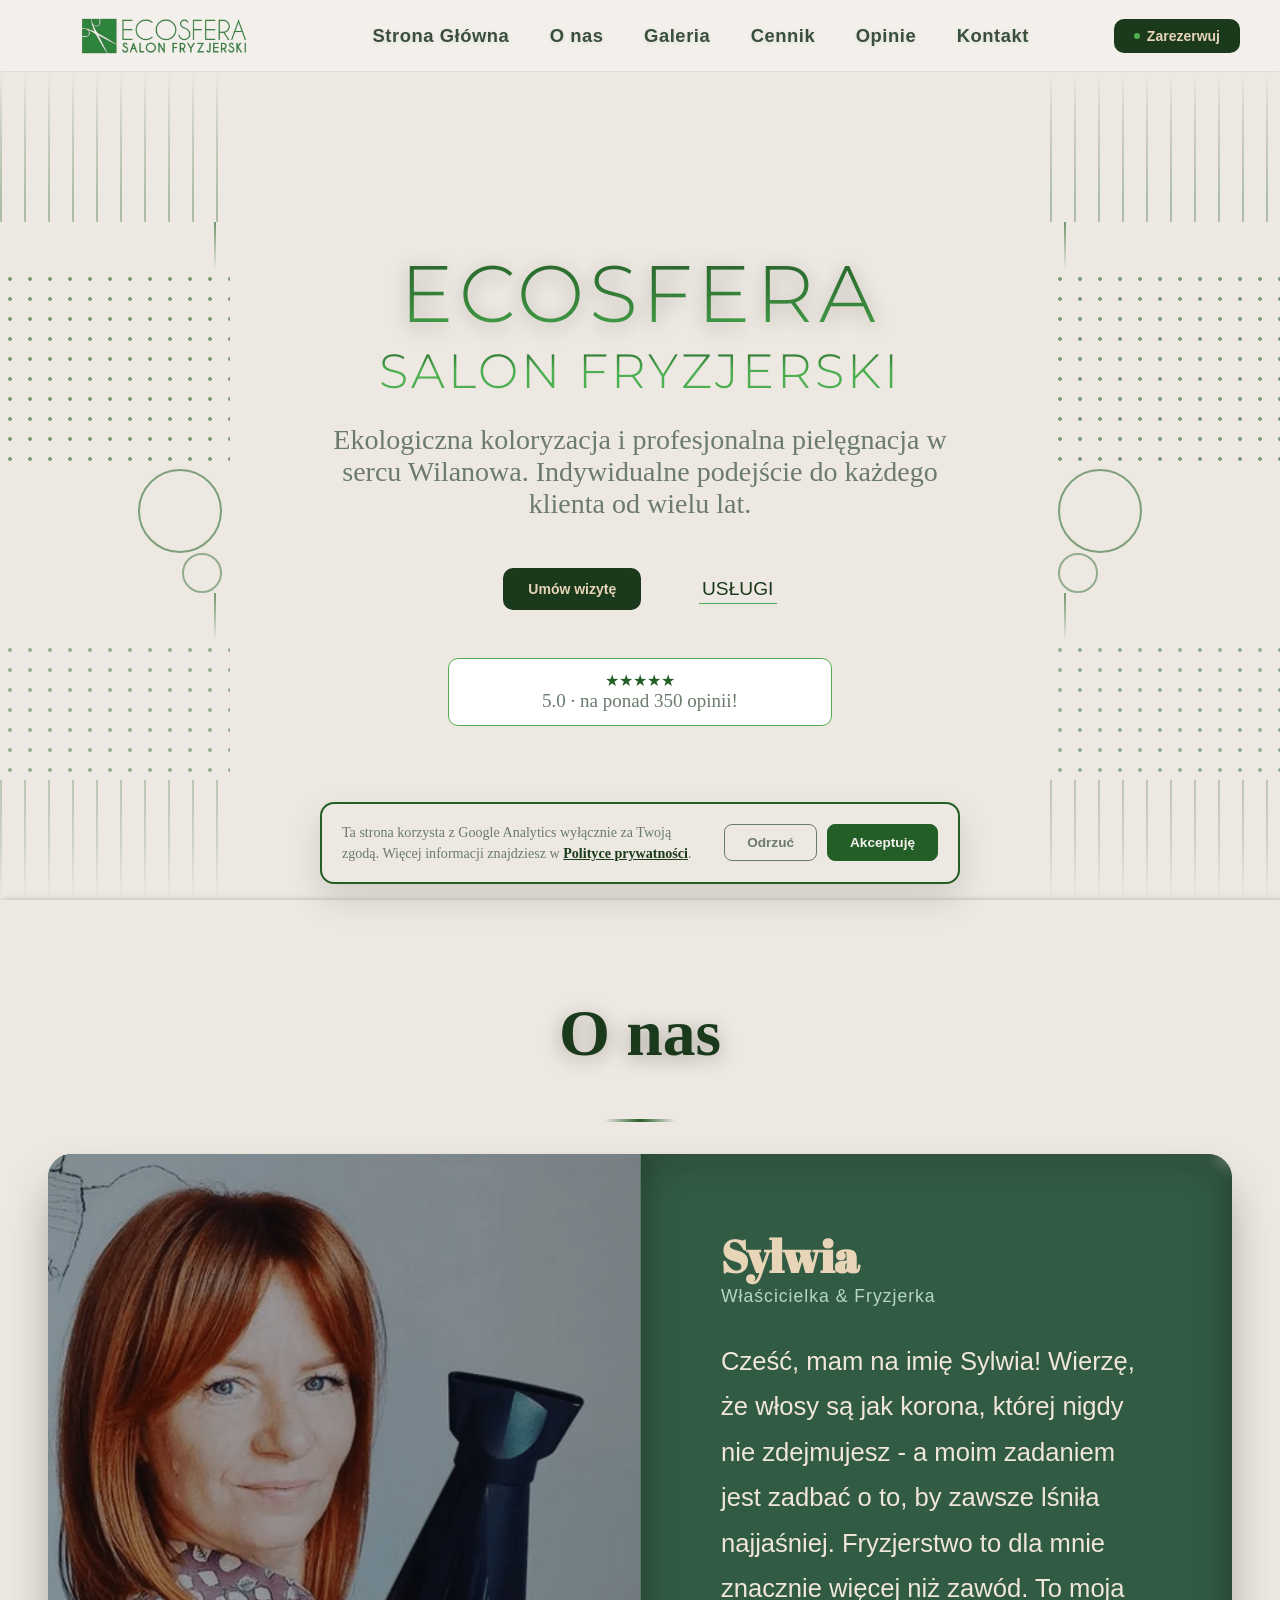
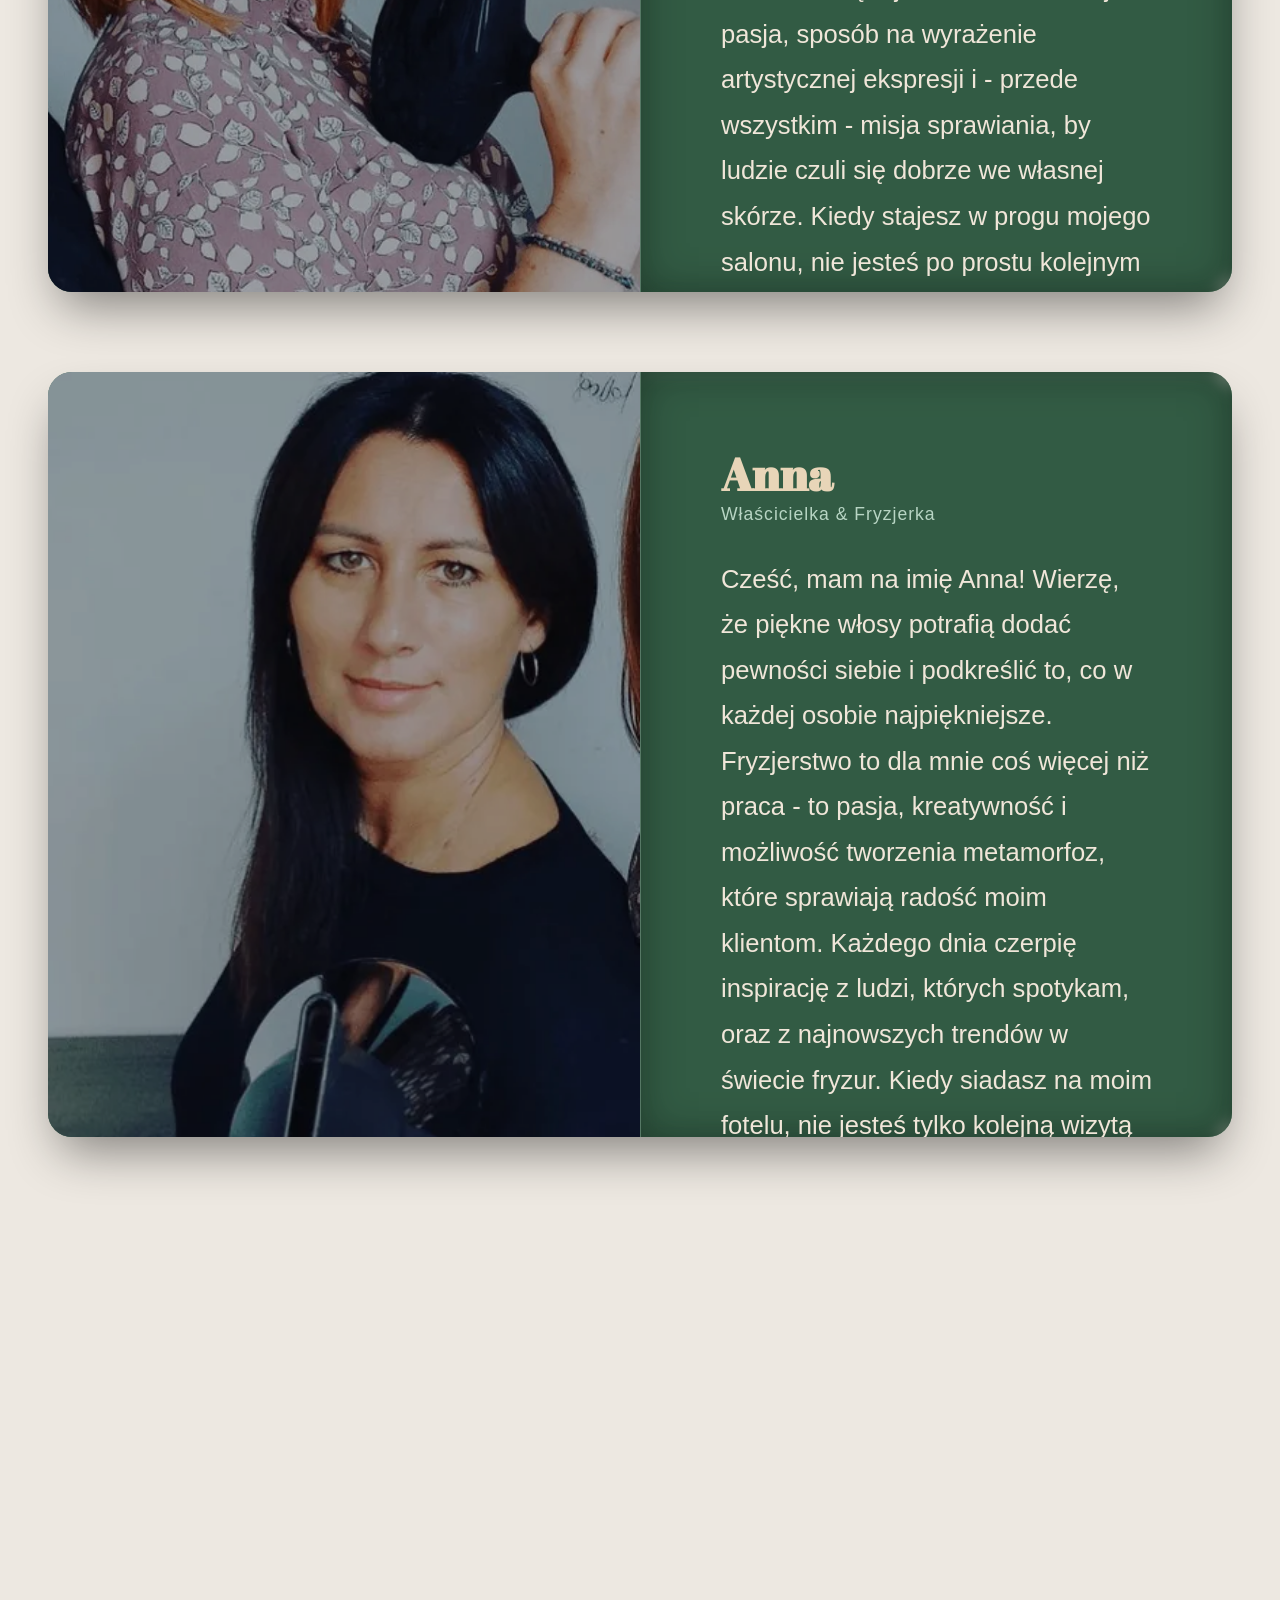
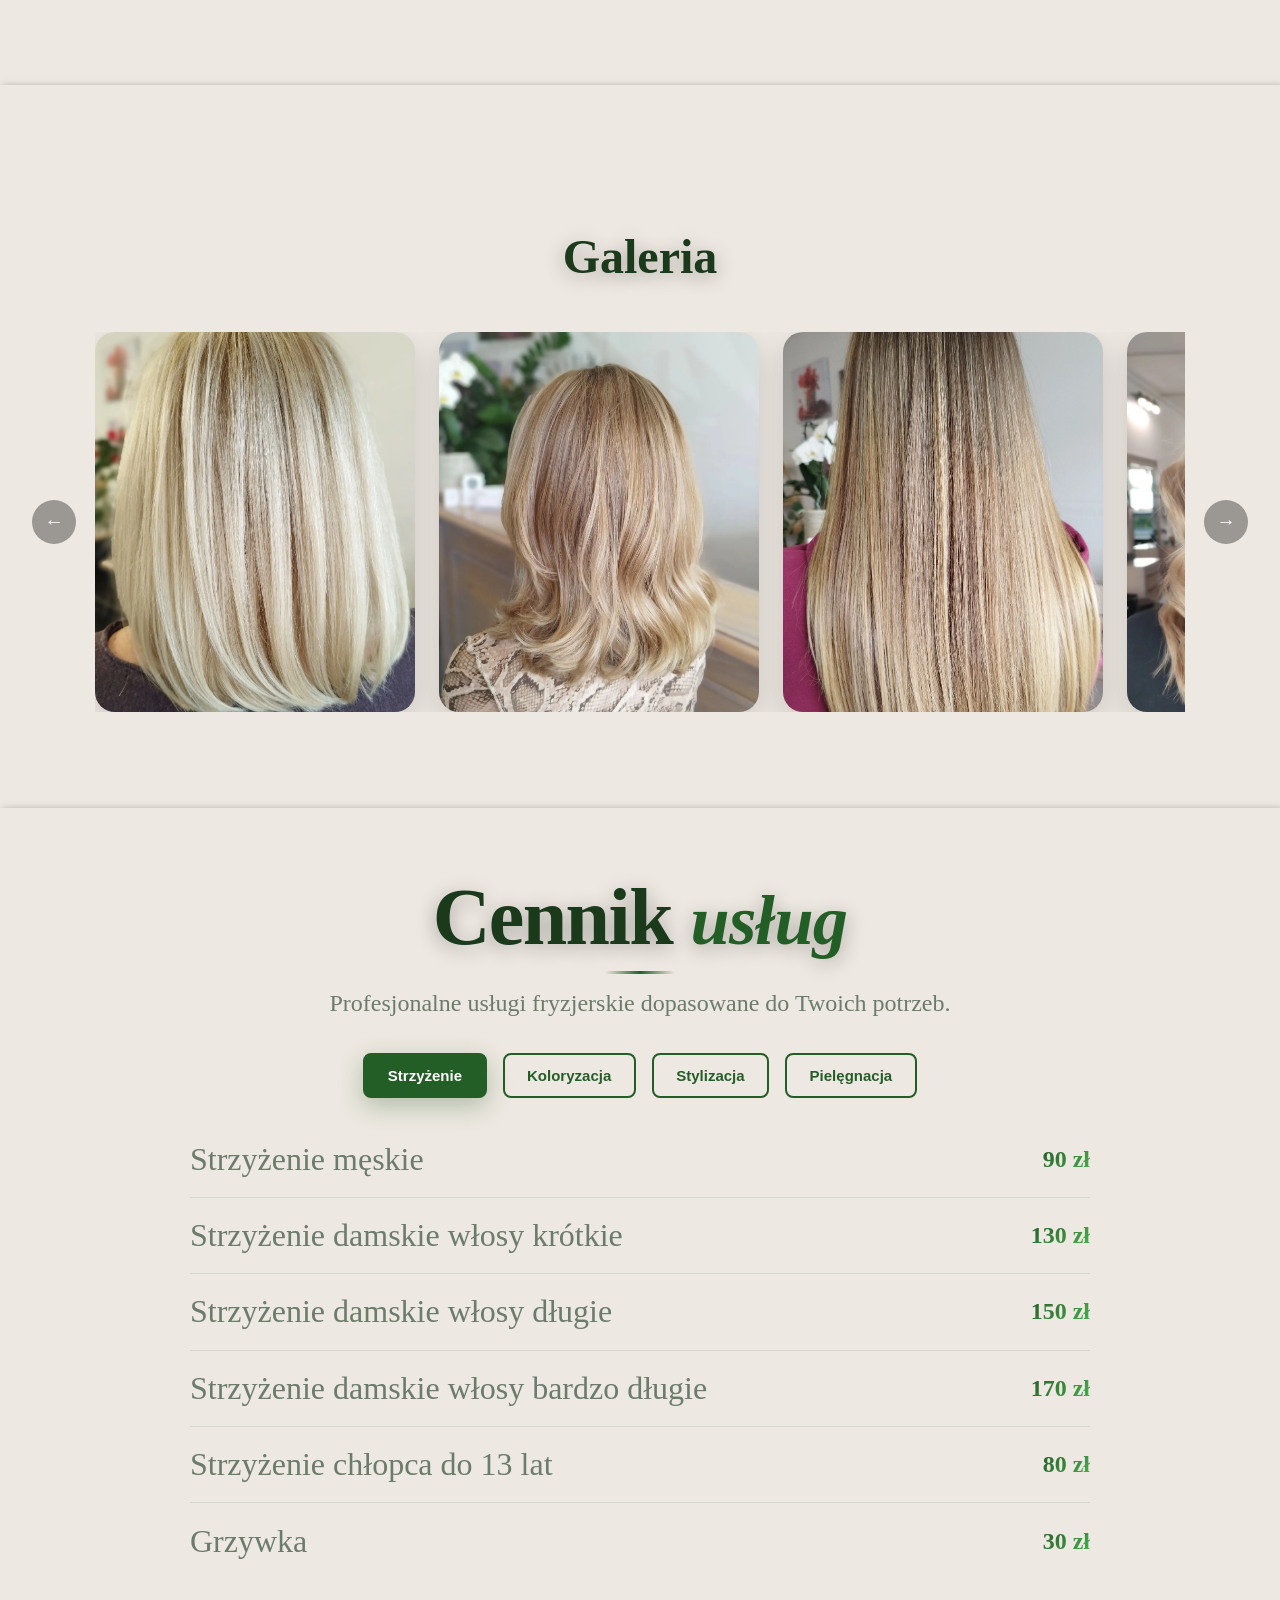
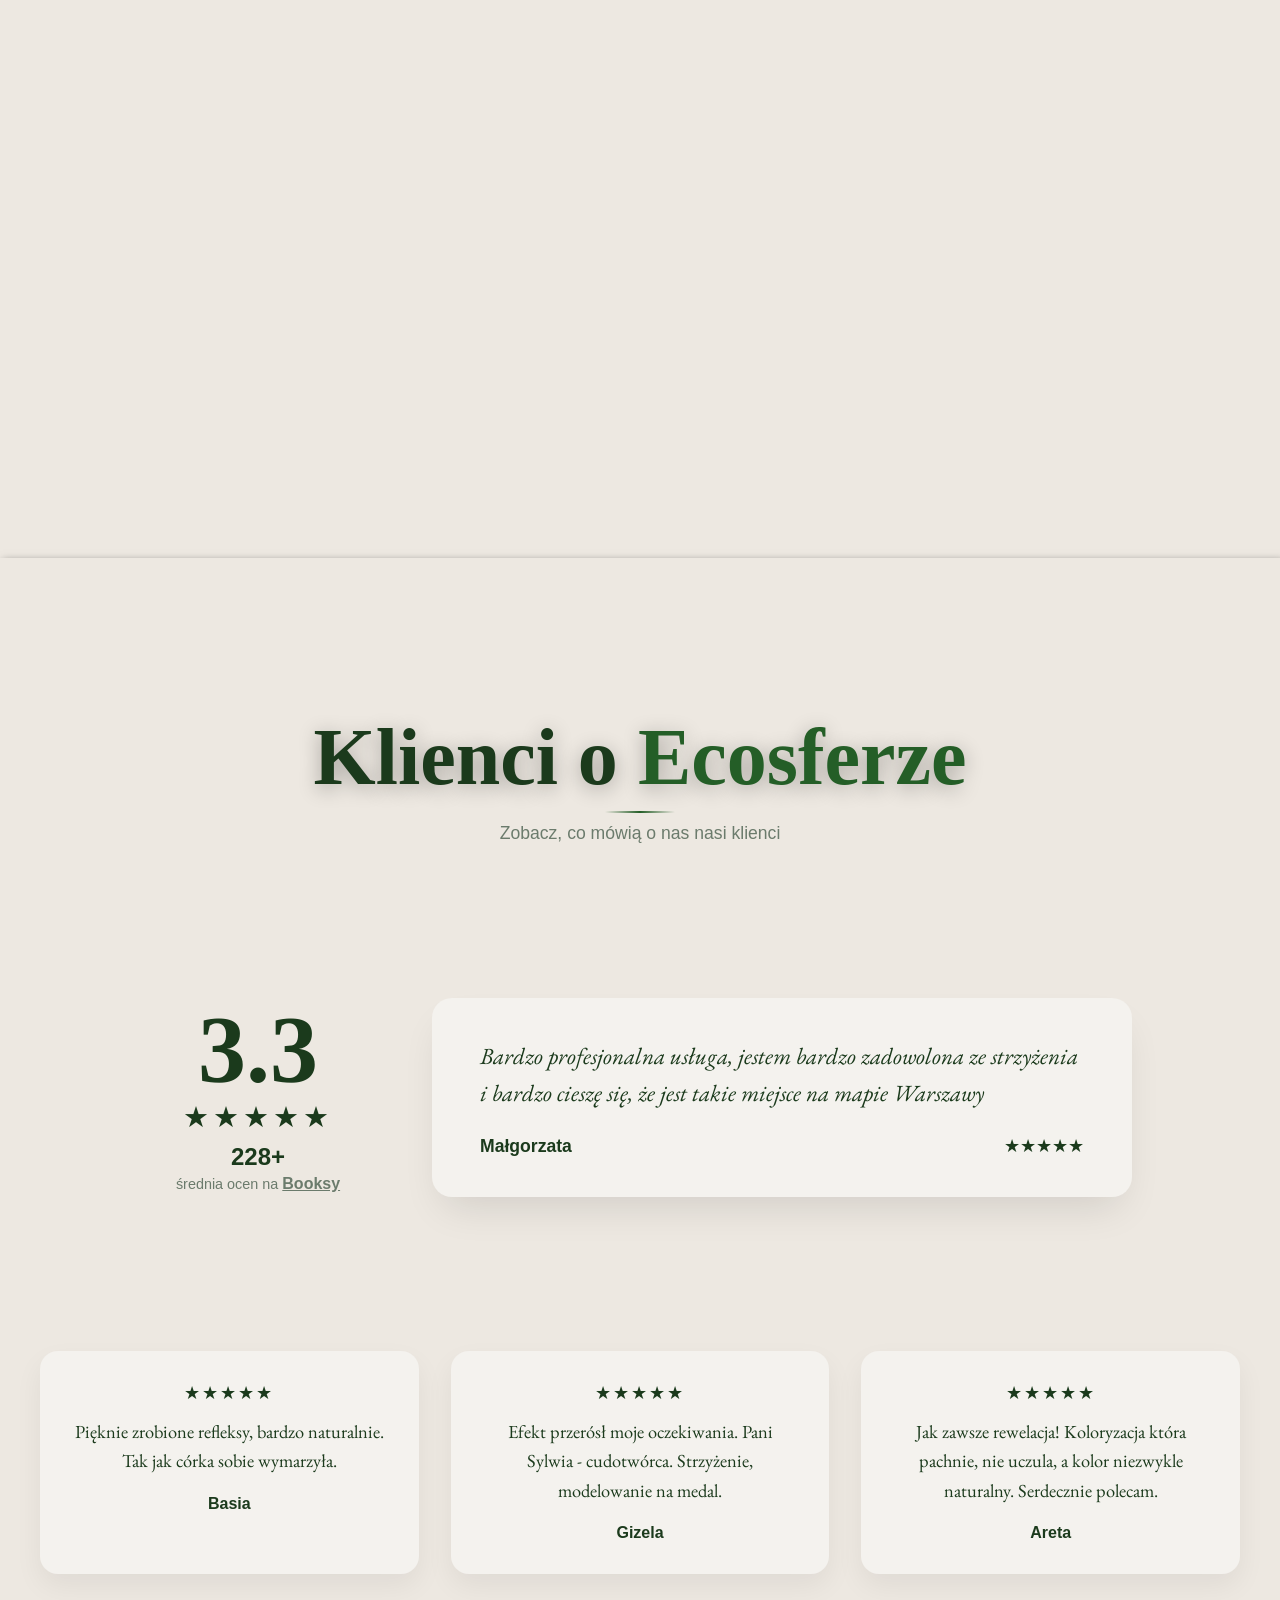
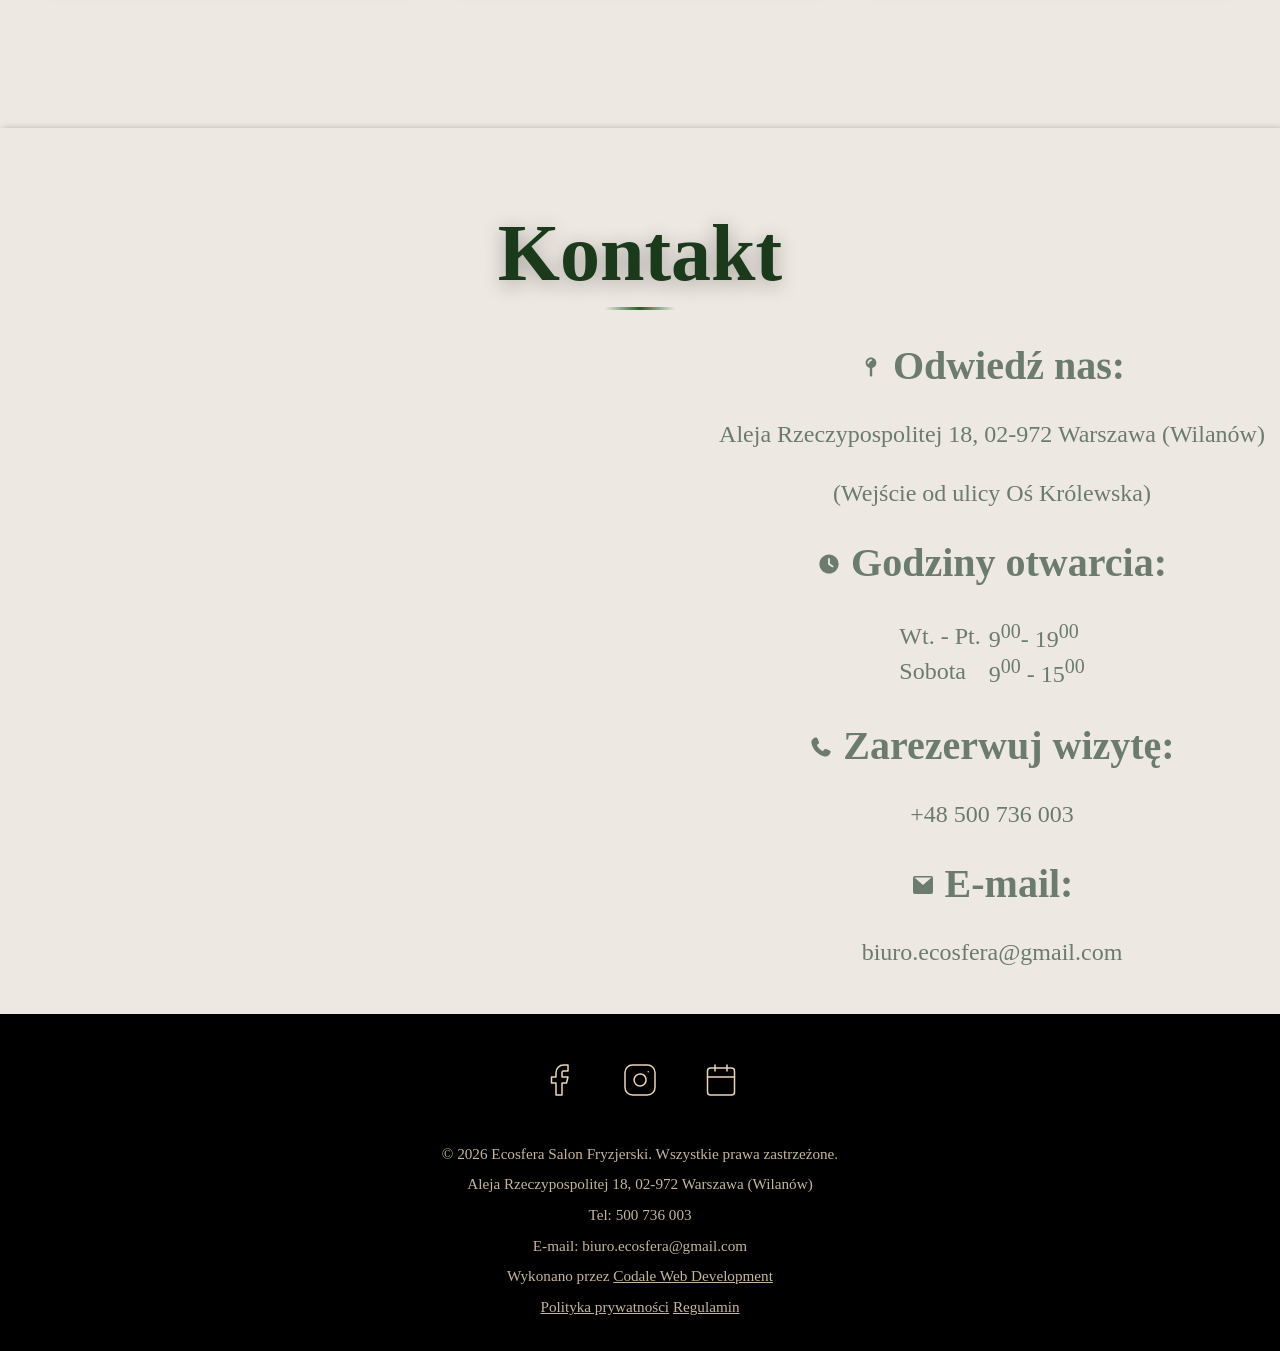
==== commit 481a1675: "LCP optimization and minifying CSS as well as JAVASCRIPT." ====
--- a/index.html
+++ b/index.html
@@ -53,7 +53,9 @@
 
     <link rel="stylesheet" href="main.css">
 
-    <!-- Google tag (gtag.js) - Consent Mode: analytics storage denied until cookie consent is granted -->
+    <!-- Google tag (gtag.js) - Consent Mode: analytics storage denied until cookie consent is granted.
+         The gtag.js library itself is only fetched once consent is actually granted (see main.js) -
+         until then it would just be unused JavaScript sitting on every page load. -->
     <script>
         window.dataLayer = window.dataLayer || [];
         function gtag() { dataLayer.push(arguments); }
@@ -61,7 +63,6 @@
         gtag('js', new Date());
         gtag('config', 'G-8BCWN9GK8Y');
     </script>
-    <script async src="https://www.googletagmanager.com/gtag/js?id=G-8BCWN9GK8Y"></script>
 
     <script type="application/ld+json">
     {
@@ -133,10 +134,7 @@
 </head>
 
 <body>
-    <div id="page-loader" class="page-loader" role="status" aria-label="Ładowanie strony">
-        <img src="img/ecosfera-salon-logo-removebg.png" alt="" class="page-loader__logo" width="180" height="65">
-        <span class="page-loader__spinner" aria-hidden="true"></span>
-    </div>
+   
 
     <div id="hero-top"></div>
     <header>
@@ -753,7 +751,7 @@
         </div>
     </div>
 
-    <script src="main.js" defer></script>
+    <script src="main.min.js" defer></script>
 </body>
 
 </html>
--- a/main.css
+++ b/main.css
@@ -1,2608 +1 @@
-@charset "UTF-8";
-:root {
-  --navbar-height: clamp(65px, 4.5rem, 92px);
-}
-
-* {
-  padding: 0;
-  margin: 0;
-  box-sizing: border-box;
-  scroll-behavior: smooth;
-}
-
-body {
-  background-color: #F4F2EE;
-}
-
-@media (prefers-reduced-motion: no-preference) {
-  * {
-    scroll-behavior: smooth;
-  }
-}
-@keyframes wjazd {
-  from {
-    opacity: 0;
-    transform: translateY(-10px);
-  }
-  to {
-    opacity: 1;
-    transform: translateY(0);
-  }
-}
-@keyframes fadeUp {
-  from {
-    opacity: 0;
-    transform: translateY(30px);
-  }
-  to {
-    opacity: 1;
-    transform: translateY(0);
-  }
-}
-@keyframes popIn {
-  from {
-    opacity: 0;
-    transform: scale(0.9);
-  }
-  to {
-    opacity: 1;
-    transform: scale(1);
-  }
-}
-@keyframes expandWidth {
-  from {
-    transform: scaleX(0);
-    opacity: 0;
-  }
-  to {
-    transform: scaleX(1);
-    opacity: 1;
-  }
-}
-@keyframes slideInLeft {
-  from {
-    opacity: 0;
-    transform: translateX(-30px);
-  }
-  to {
-    opacity: 1;
-    transform: translateX(0);
-  }
-}
-@keyframes fadeInScale {
-  from {
-    opacity: 0;
-    transform: scale(0.95);
-  }
-  to {
-    opacity: 1;
-    transform: scale(1);
-  }
-}
-@keyframes fadeOutScale {
-  from {
-    opacity: 1;
-    transform: scale(1);
-  }
-  to {
-    opacity: 0;
-    transform: scale(0.95);
-  }
-}
-@keyframes uslugi-botanical-draw {
-  to {
-    stroke-dashoffset: 0;
-  }
-}
-@keyframes uslugi-botanical-bloom {
-  0% {
-    opacity: 0;
-    transform: scale(0.2);
-  }
-  60% {
-    opacity: 1;
-    transform: scale(1.08);
-  }
-  100% {
-    opacity: 1;
-    transform: scale(1);
-  }
-}
-@keyframes uslugi-botanical-sway {
-  0%, 100% {
-    transform: rotate(-1.2deg);
-  }
-  50% {
-    transform: rotate(1.2deg);
-  }
-}
-.navbar {
-  position: fixed;
-  width: 100%;
-  height: var(--navbar-height);
-  padding: 0 2.5em;
-  display: flex;
-  align-items: center;
-  justify-content: space-between;
-  z-index: 100;
-  background: rgba(244, 242, 238, 0.75);
-  backdrop-filter: blur(10px);
-  -webkit-backdrop-filter: blur(10px);
-  border-bottom: 1px solid rgba(36, 94, 39, 0.1);
-  transition: background 0.4s ease, box-shadow 0.4s ease;
-}
-.navbar.scrolled {
-  background: rgba(244, 242, 238, 0.97);
-  box-shadow: 0 1px 20px rgba(27, 58, 28, 0.07);
-}
-.navbar.navbar-open-bg {
-  background: #1B3A1C;
-  box-shadow: none;
-  border-bottom-color: transparent;
-}
-.navbar__links {
-  display: flex;
-  list-style: none;
-  gap: 0.4rem;
-  align-items: center;
-}
-.navbar__links a {
-  text-decoration: none;
-  color: #3a4f3b;
-  font-family: sans-serif;
-  font-size: clamp(12px, 1.15rem, 22px);
-  font-weight: 600;
-  letter-spacing: 0.03em;
-  padding: 7px 16px;
-  border-radius: 8px;
-  border: 1px solid transparent;
-  text-shadow: 0 1px 4px rgba(27, 58, 28, 0.1);
-  transition: color 0.2s, background 0.2s, border-color 0.2s, text-shadow 0.2s;
-}
-.navbar__links a:hover {
-  color: #1B3A1C;
-  background: rgba(36, 94, 39, 0.07);
-  border-color: rgba(36, 94, 39, 0.15);
-  text-shadow: 0 2px 8px rgba(27, 58, 28, 0.2);
-}
-.navbar__links a.link-color-change {
-  color: #1B3A1C;
-  text-shadow: 0 1px 6px rgba(27, 58, 28, 0.15);
-}
-.navbar__btn {
-  display: inline-flex;
-  align-items: center;
-  gap: 7px;
-  font-family: sans-serif;
-  text-decoration: none;
-  font-size: 14px;
-  font-weight: 600;
-  background: #1B3A1C;
-  color: #e8d5b8;
-  border: none;
-  padding: 9px 20px;
-  border-radius: 10px;
-  transition: background 0.2s ease, transform 0.15s ease;
-}
-.navbar__btn::before {
-  content: "";
-  width: 6px;
-  height: 6px;
-  border-radius: 50%;
-  background: #4CAF50;
-  flex-shrink: 0;
-  animation: navbar-dot 2.4s ease-in-out infinite;
-}
-.navbar__btn:hover {
-  background: #245e27;
-  transform: translateY(-1px);
-}
-.navbar__logo {
-  display: flex;
-  align-items: center;
-}
-.navbar__logo img {
-  display: block;
-  height: 90px;
-  width: auto;
-}
-@media (max-width: 320px) {
-  .navbar {
-    padding: 0 1.2em;
-    transition: background 0.2s ease, box-shadow 0.2s ease;
-  }
-  .navbar .nav-gallery {
-    display: flex;
-  }
-  .navbar ul {
-    display: none;
-    position: absolute;
-    top: var(--navbar-height);
-    left: 0;
-    width: 100%;
-    z-index: 99;
-    background: #1B3A1C;
-    padding: 0.6rem 1.5rem 1.4rem;
-    align-items: flex-start;
-    flex-direction: column;
-    gap: 0;
-  }
-  .navbar ul li {
-    width: 100%;
-    padding: 0.85rem 0;
-    border-bottom: 1px solid rgba(255, 255, 255, 0.1);
-    opacity: 0;
-  }
-  .navbar ul li:last-child {
-    border-bottom: none;
-  }
-  .navbar ul li a,
-  .navbar ul li a.link-color-change {
-    color: #e8f5e9;
-    text-shadow: none;
-    font-size: clamp(11px, 1.1rem, 21px);
-    font-weight: 500;
-    letter-spacing: 0.02em;
-    padding: 0;
-    border-radius: 0;
-    border: none;
-    display: block;
-    background: transparent;
-  }
-  .navbar ul li a:hover,
-  .navbar ul li a.link-color-change:hover {
-    color: #A5D6A7;
-    background: transparent;
-    border-color: transparent;
-    text-shadow: none;
-  }
-  .navbar ul.navbar-open {
-    display: flex;
-    animation: wjazd 0.3s ease forwards;
-  }
-  .navbar ul.navbar-open li {
-    animation: wjazd 0.3s ease forwards;
-  }
-  .navbar ul.navbar-open li:nth-child(1) {
-    animation-delay: 0.05s;
-  }
-  .navbar ul.navbar-open li:nth-child(2) {
-    animation-delay: 0.1s;
-  }
-  .navbar ul.navbar-open li:nth-child(3) {
-    animation-delay: 0.15s;
-  }
-  .navbar ul.navbar-open li:nth-child(4) {
-    animation-delay: 0.2s;
-  }
-  .navbar ul.navbar-open li:nth-child(5) {
-    animation-delay: 0.25s;
-  }
-  .navbar ul.navbar-open li:nth-child(6) {
-    animation-delay: 0.3s;
-  }
-  .navbar a.navbar__btn {
-    display: none;
-  }
-  .navbar img {
-    display: none;
-  }
-  .navbar .hamburger {
-    display: flex;
-    position: fixed;
-    flex-direction: column;
-    gap: 5px;
-    padding: 8px;
-    background: none;
-    border: none;
-    cursor: pointer;
-    z-index: 101;
-  }
-  .navbar .open span {
-    background-color: #fff;
-  }
-  .navbar span {
-    display: block;
-    width: 22px;
-    height: 2px;
-    background: #1B3A1C;
-    border-radius: 2px;
-    transition: transform 0.28s, opacity 0.28s;
-  }
-  .navbar .hamburger.open span:nth-child(1) {
-    transform: translateY(7px) rotate(45deg);
-  }
-  .navbar .hamburger.open span:nth-child(2) {
-    opacity: 0;
-  }
-  .navbar .hamburger.open span:nth-child(3) {
-    transform: translateY(-7px) rotate(-45deg);
-  }
-  .navbar .cross-color {
-    background-color: #e8f5e9;
-  }
-}
-@media (min-width: 321px) and (max-width: 767px) {
-  .navbar {
-    padding: 0 1.2em;
-    transition: background 0.2s ease, box-shadow 0.2s ease;
-  }
-  .navbar .nav-gallery {
-    display: flex;
-  }
-  .navbar ul {
-    display: none;
-    position: absolute;
-    top: var(--navbar-height);
-    left: 0;
-    width: 100%;
-    z-index: 99;
-    background: #1B3A1C;
-    padding: 0.6rem 1.5rem 1.4rem;
-    align-items: flex-start;
-    flex-direction: column;
-    gap: 0;
-  }
-  .navbar ul li {
-    width: 100%;
-    padding: 0.85rem 0;
-    border-bottom: 1px solid rgba(255, 255, 255, 0.1);
-    opacity: 0;
-  }
-  .navbar ul li:last-child {
-    border-bottom: none;
-  }
-  .navbar ul li a,
-  .navbar ul li a.link-color-change {
-    color: #e8f5e9;
-    text-shadow: none;
-    font-size: clamp(11px, 1.1rem, 21px);
-    font-weight: 500;
-    letter-spacing: 0.02em;
-    padding: 0;
-    border-radius: 0;
-    border: none;
-    display: block;
-    background: transparent;
-  }
-  .navbar ul li a:hover,
-  .navbar ul li a.link-color-change:hover {
-    color: #A5D6A7;
-    background: transparent;
-    border-color: transparent;
-    text-shadow: none;
-  }
-  .navbar ul.navbar-open {
-    display: flex;
-    animation: wjazd 0.3s ease forwards;
-  }
-  .navbar ul.navbar-open li {
-    animation: wjazd 0.3s ease forwards;
-  }
-  .navbar ul.navbar-open li:nth-child(1) {
-    animation-delay: 0.05s;
-  }
-  .navbar ul.navbar-open li:nth-child(2) {
-    animation-delay: 0.1s;
-  }
-  .navbar ul.navbar-open li:nth-child(3) {
-    animation-delay: 0.15s;
-  }
-  .navbar ul.navbar-open li:nth-child(4) {
-    animation-delay: 0.2s;
-  }
-  .navbar ul.navbar-open li:nth-child(5) {
-    animation-delay: 0.25s;
-  }
-  .navbar ul.navbar-open li:nth-child(6) {
-    animation-delay: 0.3s;
-  }
-  .navbar a.navbar__btn {
-    display: none;
-  }
-  .navbar img {
-    display: none;
-  }
-  .navbar .hamburger {
-    display: flex;
-    position: fixed;
-    flex-direction: column;
-    gap: 5px;
-    padding: 8px;
-    background: none;
-    border: none;
-    cursor: pointer;
-    z-index: 101;
-  }
-  .navbar .open span {
-    background-color: #fff;
-  }
-  .navbar span {
-    display: block;
-    width: 22px;
-    height: 2px;
-    background: #1B3A1C;
-    border-radius: 2px;
-    transition: transform 0.28s, opacity 0.28s;
-  }
-  .navbar .hamburger.open span:nth-child(1) {
-    transform: translateY(7px) rotate(45deg);
-  }
-  .navbar .hamburger.open span:nth-child(2) {
-    opacity: 0;
-  }
-  .navbar .hamburger.open span:nth-child(3) {
-    transform: translateY(-7px) rotate(-45deg);
-  }
-  .navbar .cross-color {
-    background-color: #e8f5e9;
-  }
-}
-@media (min-width: 768px) and (max-width: 1023px) {
-  .navbar {
-    padding: 0.5em 1.5em;
-    transition: background 0.2s ease, box-shadow 0.2s ease;
-  }
-  .navbar .nav-gallery {
-    display: flex;
-  }
-  .navbar ul {
-    display: none;
-    position: absolute;
-    top: var(--navbar-height);
-    left: 0;
-    width: 100%;
-    z-index: 99;
-    background: #1B3A1C;
-    padding: 0.6rem 1.5rem 1.4rem;
-    align-items: flex-start;
-    flex-direction: column;
-    gap: 0;
-  }
-  .navbar ul li {
-    width: 100%;
-    padding: 0.85rem 0;
-    border-bottom: 1px solid rgba(255, 255, 255, 0.1);
-    opacity: 0;
-  }
-  .navbar ul li:last-child {
-    border-bottom: none;
-  }
-  .navbar ul li a,
-  .navbar ul li a.link-color-change {
-    color: #e8f5e9;
-    text-shadow: none;
-    font-size: clamp(11px, 1.1rem, 21px);
-    font-weight: 500;
-    letter-spacing: 0.02em;
-    padding: 0;
-    border-radius: 0;
-    border: none;
-    display: block;
-    background: transparent;
-  }
-  .navbar ul li a:hover,
-  .navbar ul li a.link-color-change:hover {
-    color: #A5D6A7;
-    background: transparent;
-    border-color: transparent;
-    text-shadow: none;
-  }
-  .navbar ul.navbar-open {
-    display: flex;
-    animation: wjazd 0.3s ease forwards;
-  }
-  .navbar ul.navbar-open li {
-    animation: wjazd 0.3s ease forwards;
-  }
-  .navbar ul.navbar-open li:nth-child(1) {
-    animation-delay: 0.05s;
-  }
-  .navbar ul.navbar-open li:nth-child(2) {
-    animation-delay: 0.1s;
-  }
-  .navbar ul.navbar-open li:nth-child(3) {
-    animation-delay: 0.15s;
-  }
-  .navbar ul.navbar-open li:nth-child(4) {
-    animation-delay: 0.2s;
-  }
-  .navbar ul.navbar-open li:nth-child(5) {
-    animation-delay: 0.25s;
-  }
-  .navbar ul.navbar-open li:nth-child(6) {
-    animation-delay: 0.3s;
-  }
-  .navbar a.navbar__btn {
-    display: none;
-  }
-  .navbar img {
-    display: none;
-  }
-  .navbar .hamburger {
-    display: flex;
-    position: fixed;
-    flex-direction: column;
-    gap: 5px;
-    padding: 8px;
-    background: none;
-    border: none;
-    cursor: pointer;
-    z-index: 101;
-  }
-  .navbar .open span {
-    background-color: #fff;
-  }
-  .navbar span {
-    display: block;
-    width: 30px;
-    height: 3px;
-    background: #1B3A1C;
-    border-radius: 2px;
-    transition: transform 0.28s, opacity 0.28s;
-  }
-  .navbar .hamburger.open span:nth-child(1) {
-    transform: translateY(10px) rotate(45deg);
-  }
-  .navbar .hamburger.open span:nth-child(2) {
-    opacity: 0;
-  }
-  .navbar .hamburger.open span:nth-child(3) {
-    transform: translateY(-6px) rotate(-45deg);
-  }
-  .navbar .cross-color {
-    background-color: #e8f5e9;
-  }
-}
-
-@keyframes navbar-dot {
-  0%, 100% {
-    opacity: 1;
-    transform: scale(1);
-  }
-  50% {
-    opacity: 0.5;
-    transform: scale(0.75);
-  }
-}
-.hero {
-  position: sticky;
-  top: 0;
-  width: 100%;
-  height: 100vh;
-  display: grid;
-  grid-template-columns: 1fr;
-  padding-top: var(--navbar-height);
-  overflow: hidden;
-  z-index: 0;
-  background-color: #ede8e1;
-}
-.hero__left {
-  display: flex;
-  flex-direction: column;
-  align-items: center;
-  justify-content: center;
-  text-align: center;
-  width: 100%;
-  max-width: 900px;
-  margin: 0 auto;
-  padding: 6rem 5rem;
-}
-.hero__title {
-  background: linear-gradient(180deg, #245e27 0%, #4CAF50 100%);
-  -webkit-background-clip: text;
-  background-clip: text;
-  -webkit-text-fill-color: transparent;
-  text-shadow: 0 4px 20px rgba(0, 0, 0, 0.3);
-  font-family: "Montserrat", sans-serif;
-  font-weight: 300;
-  font-style: normal;
-  text-transform: uppercase;
-  letter-spacing: 0.06em;
-  font-size: clamp(48px, 5rem, 96px);
-  animation: fadeUp 0.8s ease forwards;
-}
-.hero__subtitle {
-  background: linear-gradient(-180deg, #245e27 0%, #4CAF50 50%);
-  -webkit-background-clip: text;
-  background-clip: text;
-  -webkit-text-fill-color: transparent;
-  font-family: "Montserrat", sans-serif;
-  font-weight: 300;
-  font-style: normal;
-  text-transform: uppercase;
-  letter-spacing: 0.06em;
-  font-size: clamp(28px, 3rem, 58px);
-  animation: fadeUp 0.8s ease 0.2s forwards;
-  opacity: 0;
-}
-.hero__description {
-  margin-top: 1.5rem;
-  color: #6b7b6c;
-  font-size: clamp(18px, 1.75rem, 33px);
-  animation: fadeUp 0.8s ease 0.4s forwards;
-  opacity: 0;
-}
-.hero__container {
-  display: flex;
-  align-items: center;
-  justify-content: center;
-  gap: 2rem;
-  margin-top: 3rem;
-  animation: fadeUp 0.8s ease 0.6s forwards;
-  opacity: 0;
-}
-.hero__btn {
-  align-items: center;
-  padding: 0.9rem 1.6rem;
-  gap: 7px;
-  font-family: sans-serif;
-  text-decoration: none;
-  font-size: 14px;
-  font-weight: 600;
-  background: #1B3A1C;
-  color: #e8d5b8;
-  border: none;
-  padding: 13px 25px;
-  border-radius: 10px;
-  transition: background 0.2s ease, transform 0.15s ease;
-}
-.hero__btn::before {
-  content: "";
-  width: 6px;
-  height: 6px;
-  border-radius: 50%;
-  background: #4CAF50;
-  flex-shrink: 0;
-  animation: navbar-dot 2.4s ease-in-out infinite;
-}
-.hero__btn:hover {
-  background: #245e27;
-  transform: translateY(-1px);
-}
-.hero__text {
-  margin-left: 1.6rem;
-  padding: 0.2rem;
-  font-size: clamp(12px, 1.2em, 23px);
-  font-family: sans-serif;
-  border-bottom: 1px solid #4CAF50;
-  text-decoration: none;
-  color: #1B3A1C;
-}
-.hero__stars {
-  color: #245e27;
-  padding-top: 10px;
-  font-size: clamp(10px, 1rem, 19px);
-}
-.hero__reviews {
-  margin-top: 3rem;
-  padding: 0.1em 1.2em 0.7em;
-  width: 20em;
-  font-size: clamp(12px, 1.2em, 23px);
-  border: 1px solid #4CAF50;
-  border-radius: 10px;
-  background-color: white;
-  animation: popIn 0.6s ease 1s forwards;
-  opacity: 0;
-}
-.hero__opinions {
-  color: #6b7b6c;
-  font-size: clamp(10px, 1em, 19px);
-}
-@media (max-width: 320px) {
-  .hero {
-    grid-template-columns: 1fr;
-    height: auto;
-    min-height: 100vh;
-    overflow: visible;
-    padding-top: var(--navbar-height);
-    padding-bottom: 25px;
-  }
-  .hero__left {
-    width: 100%;
-    padding: 0;
-    align-items: center;
-    text-align: center;
-  }
-  .hero__title {
-    font-size: clamp(32px, 15vw, 77px);
-  }
-  .hero__subtitle {
-    padding: 0;
-    margin: 0;
-    font-size: clamp(27px, 2.6em, 50px);
-  }
-  .hero__description {
-    font-size: clamp(12px, 1.2em, 23px);
-    margin-top: 20px;
-    padding: 0 1rem;
-  }
-  .hero__container {
-    justify-content: space-around;
-  }
-  .hero__btn {
-    font-size: 18px;
-  }
-  .hero__text {
-    font-size: clamp(14px, 1.3em, 25px);
-    margin: 0;
-  }
-  .hero__reviews {
-    margin-top: 5em;
-    font-size: clamp(9px, 0.9em, 17px);
-    text-align: left;
-  }
-  .hero__reviews .hero__stars {
-    font-size: clamp(10px, 1rem, 19px);
-  }
-  .hero__reviews .hero__opinions {
-    font-size: clamp(10px, 1rem, 19px);
-    font-weight: 700;
-  }
-}
-@media (min-width: 321px) and (max-width: 767px) {
-  .hero {
-    grid-template-columns: 1fr;
-    height: auto;
-    min-height: 100vh;
-    overflow: visible;
-    padding-top: var(--navbar-height);
-    padding-bottom: 25px;
-  }
-  .hero__left {
-    width: 100%;
-    padding: 0;
-    align-items: center;
-    text-align: center;
-  }
-  .hero__title {
-    font-size: clamp(32px, 15vw, 77px);
-  }
-  .hero__subtitle {
-    padding: 0;
-    margin: 0;
-    font-size: clamp(27px, 2.6em, 50px);
-  }
-  .hero__description {
-    font-size: clamp(14px, 1.3em, 25px);
-    margin-top: 20px;
-    padding: 0 1.5rem;
-  }
-  .hero__container {
-    justify-content: space-around;
-  }
-  .hero__btn {
-    font-size: 18px;
-  }
-  .hero__text {
-    font-size: clamp(14px, 1.3em, 25px);
-    margin: 0;
-  }
-  .hero__reviews {
-    margin-top: 3em;
-    font-size: 17px;
-    text-align: left;
-  }
-  .hero__reviews .hero__stars {
-    font-size: clamp(12px, 1.2rem, 23px);
-  }
-  .hero__reviews .hero__opinions {
-    font-size: clamp(12px, 1.2rem, 23px);
-  }
-}
-@media (min-width: 768px) and (max-width: 1023px) {
-  .hero {
-    grid-template-columns: 1fr;
-    height: auto;
-    min-height: 100vh;
-    overflow: visible;
-    padding-top: var(--navbar-height);
-    padding-bottom: 25px;
-  }
-  .hero__left {
-    width: 100%;
-    padding: 0;
-    align-items: center;
-    text-align: center;
-  }
-  .hero__title {
-    font-size: clamp(48px, 5em, 96px);
-  }
-  .hero__subtitle {
-    padding: 0;
-    margin: 0;
-    padding-bottom: 1.3em;
-    font-size: clamp(29px, 3em, 58px);
-  }
-  .hero__description {
-    padding: 0 2rem;
-    font-size: clamp(18px, 1.7rem, 33px);
-    margin-top: 15px;
-  }
-  .hero__container {
-    gap: 6rem;
-  }
-  .hero__btn {
-    font-size: clamp(12px, 1.2em, 23px);
-  }
-  .hero__text {
-    font-size: clamp(12px, 1.2em, 23px);
-    margin: 0;
-  }
-  .hero__reviews {
-    margin-top: 4em;
-    font-size: 17px;
-    text-align: left;
-    width: 30em;
-  }
-  .hero__reviews .hero__stars {
-    font-size: clamp(14px, 1.3rem, 25px);
-  }
-  .hero__reviews .hero__opinions {
-    font-size: clamp(14px, 1.3rem, 25px);
-  }
-}
-@media (min-width: 760px) {
-  .hero {
-    grid-template-columns: 170px minmax(0, 1fr) 170px;
-    gap: 22px;
-  }
-}
-@media (min-width: 1024px) {
-  .hero {
-    grid-template-columns: 230px minmax(0, 1fr) 230px;
-  }
-}
-
-.hero-ornament {
-  display: none;
-  flex-direction: column;
-  min-height: 560px;
-  -webkit-mask-image: linear-gradient(to bottom, transparent 0%, rgba(0, 0, 0, 0.5) 6%, black 16%, black 84%, rgba(0, 0, 0, 0.5) 94%, transparent 100%);
-  mask-image: linear-gradient(to bottom, transparent 0%, rgba(0, 0, 0, 0.5) 6%, black 16%, black 84%, rgba(0, 0, 0, 0.5) 94%, transparent 100%);
-}
-.hero-ornament--left {
-  align-items: flex-end;
-}
-.hero-ornament--right {
-  align-items: flex-start;
-}
-.hero-ornament__lines {
-  width: 100%;
-  height: 150px;
-  background: repeating-linear-gradient(90deg, rgba(47, 107, 51, 0.34) 0 2px, transparent 2px 24px);
-}
-.hero-ornament__lines--soft {
-  height: 120px;
-  opacity: 0.85;
-}
-.hero-ornament__thread {
-  flex: 1;
-  width: 2px;
-  background: linear-gradient(180deg, rgba(47, 107, 51, 0.65), rgba(47, 107, 51, 0));
-}
-.hero-ornament__dots {
-  width: 100%;
-  height: 200px;
-  background: radial-gradient(circle at center, rgba(47, 107, 51, 0.58) 1.8px, transparent 2.2px) 0 0/20px 20px;
-}
-.hero-ornament__dots--soft {
-  height: 140px;
-  opacity: 0.78;
-}
-.hero-ornament__circle {
-  width: 84px;
-  height: 84px;
-  border: 2px solid rgba(47, 107, 51, 0.58);
-  border-radius: 999px;
-}
-.hero-ornament__circle--small {
-  width: 40px;
-  height: 40px;
-  border-color: rgba(47, 107, 51, 0.48);
-}
-@media (min-width: 760px) {
-  .hero-ornament {
-    display: flex;
-  }
-}
-
-.hero-ornament--left .hero-ornament__thread {
-  margin-right: 14px;
-}
-.hero-ornament--left .hero-ornament__circle {
-  margin-right: 8px;
-}
-
-.hero-ornament--right .hero-ornament__thread {
-  margin-left: 14px;
-}
-.hero-ornament--right .hero-ornament__circle {
-  margin-left: 8px;
-}
-
-.colorBox {
-  z-index: 2;
-  filter: brightness(1.1);
-  transition: 2s ease;
-  position: relative;
-  border: 1px solid #6b7b6c;
-  opacity: 0.2;
-}
-
-@keyframes navbar-dot {
-  0%, 100% {
-    opacity: 1;
-    transform: scale(1);
-  }
-  50% {
-    opacity: 0.5;
-    transform: scale(0.75);
-  }
-}
-.about-us {
-  position: sticky;
-  top: -165vh;
-  height: 265vh;
-  background-color: #ede8e1;
-  box-shadow: 3px 3px 8px rgba(0, 0, 0, 0.5); /* zoptymalizowany */
-  /* overflow-y: auto na całej (pełnoekranowej) sekcji psuło zwykłe
-     przewijanie strony dla każdego odwiedzającego: sekcja stawała
-     się własnym kontenerem scrolla na niemal całej wysokości
-     viewportu, więc szybkie kręcenie kółkiem myszy było "zjadane"
-     przez kilka pikseli niezauważalnego lokalnego scrolla zamiast
-     przewijać stronę - wyglądało to jak zepsute przewijanie.
-     Zawór bezpieczeństwa na "Minimum font size" zostaje tylko na
-     .about-us__glass-content (mniejszy, faktycznie przewijany
-     fragment), a nie na całej sekcji. */
-  overflow: hidden;
-  z-index: 1;
-}
-.about-us__title {
-  text-align: center;
-  font-size: clamp(3rem, 2.5rem + 2vw, 5rem);
-  color: #1B3A1C;
-  margin-bottom: 3rem;
-  text-shadow: 0 4px 20px rgba(0, 0, 0, 0.3);
-  padding-top: 6rem;
-  z-index: 10;
-}
-.about-us__divider {
-  width: 70px;
-  height: 2.5px;
-  background: linear-gradient(90deg, transparent, #245e27, transparent);
-  margin: 0.5rem auto 2rem;
-  opacity: 0;
-  animation: expandWidth 0.8s ease 0.3s forwards;
-  transform-origin: center;
-}
-.about-us__owner-card, .about-us__coworker-card {
-  background-color: #234f36;
-  position: relative;
-  max-width: 1400px;
-  margin: 0 auto 5rem;
-  height: 85vh;
-  /* 620px -> 38.75rem: ta sama wartość wizualna przy domyślnej
-     czcionce (16px), ale teraz rośnie razem z tekstem w środku
-     karty zamiast pozostawać sztywnym pułapem, który przy
-     powiększonej czcionce systemowej powodował ucinanie treści
-     przez .about-us { overflow: hidden }. */
-  min-height: 38.75rem;
-  display: grid;
-  grid-template-columns: 1fr 1fr;
-  border-radius: 24px;
-  min-width: 0;
-  overflow: hidden;
-  box-shadow: 0 25px 50px -12px rgba(0, 0, 0, 0.45);
-}
-.about-us__owner-card {
-  height: 82vh;
-  /* 680px -> 42.5rem, ta sama logika co wyżej */
-  min-height: 42.5rem;
-}
-.about-us__image-wrapper {
-  position: relative;
-  overflow: hidden;
-}
-.about-us__image-wrapper img.about-us__image {
-  width: 100%;
-  height: 100%;
-  object-fit: cover;
-  object-position: center 25%;
-}
-.about-us__image-wrapper::before {
-  content: "";
-  position: absolute;
-  inset: 0;
-  background: rgba(0, 0, 0, 0.3411764706);
-  z-index: 1;
-}
-.about-us__coworker-card .about-us__image-wrapper img.about-us__image {
-  margin: 0 auto;
-  object-position: center 30%;
-}
-.about-us__glass-content {
-  position: relative;
-  z-index: 2;
-  display: flex;
-  flex-direction: column;
-  /* "safe center" = wyśrodkuj, ale jeśli treść nie mieści się
-     w dostępnej wysokości, spadnij do wyrównania od góry (start)
-     zamiast ucinać ją symetrycznie z obu stron. Bez "safe" przy
-     powiększonej czcionce nagłówek (h3 + rola) wypadał poza
-     widoczny obszar karty, a opis urywał się w połowie zdania. */
-  justify-content: safe center;
-  background: rgba(255, 255, 255, 0.07);
-  backdrop-filter: blur(8px);
-  -webkit-backdrop-filter: blur(8px);
-  border-left: 1px solid rgba(255, 255, 255, 0.18);
-  box-shadow: inset 0 0 40px rgba(0, 0, 0, 0.35);
-  padding: 4.5rem 5rem;
-  /* Zawór bezpieczeństwa: karta ma sztywną wysokość (85vh/82vh)
-     i overflow: hidden, więc przy dłuższym tekście/powiększonej
-     czcionce treść nie mieści się w pionie. Zamiast dać się
-     niewidocznie przyciąć, staje się przewijalna wewnątrz karty -
-     dokładnie ten sam wzorzec, co już sprawdzony w
-     .uslugi__content. Wizualnie przy domyślnym rozmiarze czcionki
-     nic się nie zmienia (treść mieści się bez potrzeby scrolla).
-
-     UWAGA: bez "overscroll-behavior: contain" - przy domyślnym
-     rozmiarze czcionki ten kontener i tak nie ma nadmiaru treści
-     do przewinięcia, ale "contain" i tak blokował przewijanie
-     scrollem myszy w miejscu, gdzie kursor był nad tą kartą -
-     zamiast przekazać scroll dalej do strony (pinowanej sekcji),
-     nic się nie działo i wyglądało to jak zepsuty scroll dla
-     KAŻDEGO odwiedzającego, nie tylko przy powiększonej czcionce.
-     Domyślne "auto" poprawnie przepuszcza scroll dalej, gdy
-     lokalnie nie ma czego przewijać. */
-  overflow-y: auto;
-  scrollbar-width: none;
-  -ms-overflow-style: none;
-}
-.about-us__glass-content::-webkit-scrollbar {
-  display: none;
-}
-.about-us__person-header {
-  margin-bottom: 2rem;
-}
-.about-us__person-header h3 {
-  font-family: "Abril Fatface", serif;
-  font-size: clamp(29px, 2.8rem, 54px);
-  color: #e8d5b8;
-  margin: 0;
-}
-.about-us__person-header .role {
-  font-family: sans-serif;
-  color: #b8d5c4;
-  font-size: clamp(11px, 1.1rem, 21px);
-  letter-spacing: 1px;
-}
-.about-us .description {
-  font-family: sans-serif;
-  /* Wcześniej: clamp(1.6rem, 2.1vw, 1.6rem) — min i max były
-     identyczne, więc clamp realnie zwracał zawsze dokładnie 1.6rem.
-     Ponieważ to wartość w rem, rosła proporcjonalnie do domyślnej
-     czcionki przeglądarki BEZ ŻADNEGO górnego ograniczenia — to był
-     główny winowajca przepełniania kart .about-us__owner-card /
-     .about-us__coworker-card przy a11y zoomie. */
-  font-size: 1.6rem;
-  line-height: 1.78;
-  color: #f0e6d9;
-}
-@media (max-width: 320px) {
-  .about-us {
-    top: -150vh;
-    height: 250vh;
-  }
-  .about-us__owner-card, .about-us__coworker-card {
-    grid-template-columns: 1fr;
-    margin-bottom: 4rem;
-    width: 100%;
-  }
-  .about-us__owner-card {
-    height: auto;
-  }
-  .about-us__owner-card .description {
-    padding-right: 1rem;
-    font-size: clamp(11px, 1.1em, 21px);
-    word-wrap: wrap;
-  }
-  .about-us__coworker-card {
-    height: auto;
-  }
-  .about-us__coworker-card .description {
-    font-size: clamp(11px, 1.1em, 21px);
-    padding-bottom: 1em;
-    word-wrap: wrap;
-  }
-  .about-us__image-wrapper {
-    display: none;
-  }
-  .about-us__glass-content {
-    padding: 0 1rem;
-    border-left: none;
-    border-top: 1px solid rgba(255, 255, 255, 0.15);
-  }
-}
-@media (min-width: 321px) and (max-width: 767px) {
-  .about-us {
-    top: -1250px;
-    height: calc(100vh + 1250px);
-  }
-  .about-us__owner-card, .about-us__coworker-card {
-    grid-template-columns: 1fr;
-    margin-bottom: 4rem;
-    width: 360px;
-  }
-  .about-us__owner-card {
-    height: auto;
-  }
-  .about-us__owner-card .description {
-    font-size: clamp(14px, 1.3em, 25px);
-    word-wrap: wrap;
-  }
-  .about-us__coworker-card {
-    height: auto;
-  }
-  .about-us__coworker-card .description {
-    font-size: clamp(14px, 1.3em, 25px);
-    word-wrap: wrap;
-  }
-  .about-us__image-wrapper {
-    display: none;
-  }
-  .about-us__glass-content {
-    padding: 1rem 1rem;
-    border-left: none;
-    border-top: 1px solid rgba(255, 255, 255, 0.15);
-  }
-}
-@media (min-width: 1024px) and (max-width: 1439px) {
-  .about-us {
-    padding: 0 3rem;
-  }
-}
-@media (min-width: 768px) and (max-width: 1023px) {
-  .about-us {
-    top: -1100px;
-    height: calc(100vh + 1100px);
-  }
-  .about-us__title {
-    font-size: clamp(44px, 4.6em, 88px);
-  }
-  .about-us__owner-card, .about-us__coworker-card {
-    grid-template-columns: 1fr;
-    margin-bottom: 4rem;
-    width: 70vw;
-  }
-  .about-us__owner-card, .about-us__coworker-card {
-    height: auto;
-  }
-  .about-us__owner-card .description, .about-us__coworker-card .description {
-    font-size: clamp(16px, 1.5em, 29px);
-    word-wrap: wrap;
-  }
-  .about-us__image-wrapper {
-    display: none;
-  }
-  .about-us__glass-content {
-    padding: 1rem 1rem;
-    border-left: none;
-    border-top: 1px solid rgba(255, 255, 255, 0.15);
-  }
-}
-
-.uslugi {
-  position: sticky;
-  top: 0;
-  background-color: #ede8e1;
-  box-shadow: 3px 3px 8px rgba(0, 0, 0, 0.5);
-  z-index: 4;
-  /* Wcześniej "padding: 4em;" - .uslugi nie ma własnego font-size,
-     więc "em" dziedziczyło bezpośrednio ze skalowanego przez
-     przeglądarkę (a11y) rozmiaru bazowego i rosło bez ograniczeń
-     wewnątrz sztywnej wysokości (height: 100vh) sekcji. clamp()
-     zachowuje dokładnie tę samą wartość domyślną (~4rem = 64px),
-     ale nie pozwala paddingowi "zjeść" przestrzeni potrzebnej
-     na treść przy powiększonej czcionce systemowej. */
-  padding: 4rem;
-  height: 150vh;
-  /* overflow-y: auto na całej (pełnoekranowej) sekcji psuło zwykłe
-     przewijanie strony dla każdego odwiedzającego: sekcja stawała
-     się własnym kontenerem scrolla na niemal całej wysokości
-     viewportu, więc szybkie kręcenie kółkiem myszy było "zjadane"
-     przez kilka pikseli niezauważalnego lokalnego scrolla zamiast
-     przewijać stronę - wyglądało to jak zepsute przewijanie.
-     Zawór bezpieczeństwa na "Minimum font size" zostaje tylko na
-     .uslugi__content (mniejszy, faktycznie przewijany fragment),
-     a nie na całej sekcji. */
-  overflow: hidden;
-  display: flex;
-  flex-direction: column;
-  align-items: center;
-  justify-content: flex-start;
-}
-.uslugi__title {
-  color: #1B3A1C;
-  text-shadow: 0 4px 20px rgba(0, 0, 0, 0.3);
-  font-size: clamp(48px, 5rem, 96px);
-  animation: fadeUp 0.8s ease forwards;
-  text-align: center;
-  letter-spacing: -0.02em;
-  margin: 0;
-}
-.uslugi__subtitle {
-  color: #245e27;
-  font-size: clamp(42px, 4.4rem, 84px);
-  font-style: italic;
-  animation: fadeUp 0.8s ease 0.2s forwards;
-  opacity: 0;
-  letter-spacing: -0.01em;
-  margin: 0;
-}
-.uslugi__divider {
-  width: 70px;
-  height: 2.5px;
-  background: linear-gradient(90deg, transparent, #245e27, transparent);
-  margin: 0.5rem auto 1rem;
-  animation: expandWidth 0.8s ease 0.3s forwards;
-  transform-origin: center;
-  opacity: 0;
-}
-.uslugi__description {
-  text-align: center;
-  color: #6b7b6c;
-  font-size: clamp(16px, 1.5rem, 29px);
-  margin-bottom: 1.5em;
-  animation: fadeUp 0.8s ease 0.4s forwards;
-  opacity: 0;
-}
-.uslugi__tabs {
-  display: flex;
-  gap: 1rem;
-  margin-bottom: 1.5rem;
-  justify-content: center;
-  flex-wrap: wrap;
-  animation: fadeUp 0.8s ease 0.5s forwards;
-  opacity: 0;
-}
-.uslugi__tab {
-  padding: 0.8em 1.5em;
-  border: 2px solid #245e27;
-  background: transparent;
-  font-size: 15px;
-  color: #245e27;
-  cursor: pointer;
-  font-weight: 700;
-  transition: all 0.4s cubic-bezier(0.34, 1.56, 0.64, 1);
-  border-radius: 8px;
-  position: relative;
-  overflow: hidden;
-  transform: translateY(0);
-}
-.uslugi__tab::before {
-  content: "";
-  position: absolute;
-  top: 0;
-  left: -100%;
-  width: 100%;
-  height: 100%;
-  background: linear-gradient(90deg, transparent, rgba(255, 255, 255, 0.4), transparent);
-  transition: left 0.6s ease;
-}
-.uslugi__tab:hover {
-  transform: translateY(-3px);
-  box-shadow: 0 8px 24px rgba(36, 94, 39, 0.2);
-}
-.uslugi__tab:hover::before {
-  left: 100%;
-}
-.uslugi__tab--active {
-  background: #245e27;
-  color: white;
-  box-shadow: 0 8px 24px rgba(36, 94, 39, 0.3);
-}
-.uslugi__content {
-  flex: 1;
-  max-height: 50vh;
-  min-height: 0;
-  overflow-y: auto;
-  overflow-x: hidden;
-  margin-bottom: clamp(1rem, 2em, 2.5rem);
-  width: 100%;
-  scroll-behavior: smooth;
-  animation: fadeInScale 0.5s cubic-bezier(0.34, 1.56, 0.64, 1);
-  /* Lista usług prawie zawsze jest dłuższa niż mieści się w 50vh,
-     więc scrollbar musi być widoczny - bez niego nic nie mówi
-     użytkownikowi, że pod spodem jest więcej pozycji cennika. */
-  scrollbar-width: thin;
-  scrollbar-color: #245e27 transparent;
-}
-.uslugi__content::-webkit-scrollbar {
-  width: 8px;
-}
-.uslugi__content::-webkit-scrollbar-track {
-  background: transparent;
-}
-.uslugi__content::-webkit-scrollbar-thumb {
-  background-color: #245e27;
-  border-radius: 4px;
-}
-.uslugi__content::-webkit-scrollbar-thumb:hover {
-  background-color: #1B3A1C;
-}
-.uslugi__panel {
-  display: none;
-  animation: fadeInScale 0.5s cubic-bezier(0.34, 1.56, 0.64, 1);
-}
-.uslugi__panel--active {
-  display: block;
-}
-.uslugi__table {
-  display: flex;
-  flex-direction: column;
-  max-width: 900px;
-  margin: 0 auto;
-  gap: 0;
-}
-.uslugi__row {
-  display: flex;
-  justify-content: space-between;
-  align-items: center;
-  padding: 1.2em 0;
-  border-bottom: 1px solid rgba(36, 94, 39, 0.1);
-  animation: slideInLeft 0.6s ease forwards;
-  opacity: 0;
-}
-.uslugi__row:nth-child(1) {
-  animation-delay: 0.08s;
-}
-.uslugi__row:nth-child(2) {
-  animation-delay: 0.16s;
-}
-.uslugi__row:nth-child(3) {
-  animation-delay: 0.24s;
-}
-.uslugi__row:nth-child(4) {
-  animation-delay: 0.32s;
-}
-.uslugi__row:nth-child(5) {
-  animation-delay: 0.4s;
-}
-.uslugi__row:nth-child(6) {
-  animation-delay: 0.48s;
-}
-.uslugi__row:nth-child(7) {
-  animation-delay: 0.56s;
-}
-.uslugi__row:nth-child(8) {
-  animation-delay: 0.64s;
-}
-.uslugi__row:nth-child(9) {
-  animation-delay: 0.72s;
-}
-.uslugi__row:nth-child(10) {
-  animation-delay: 0.8s;
-}
-.uslugi__row:nth-child(11) {
-  animation-delay: 0.88s;
-}
-.uslugi__row:nth-child(12) {
-  animation-delay: 0.96s;
-}
-.uslugi__row:nth-child(13) {
-  animation-delay: 1.04s;
-}
-.uslugi__row:nth-child(14) {
-  animation-delay: 1.12s;
-}
-.uslugi__row:nth-child(15) {
-  animation-delay: 1.2s;
-}
-.uslugi__row:nth-child(16) {
-  animation-delay: 1.28s;
-}
-.uslugi__row:nth-child(17) {
-  animation-delay: 1.36s;
-}
-.uslugi__row:nth-child(18) {
-  animation-delay: 1.44s;
-}
-.uslugi__row:nth-child(19) {
-  animation-delay: 1.52s;
-}
-.uslugi__row:nth-child(20) {
-  animation-delay: 1.6s;
-}
-.uslugi__row:last-child {
-  border-bottom: none;
-}
-.uslugi__row:hover {
-  background: rgba(36, 94, 39, 0.03);
-  border-bottom-color: rgba(36, 94, 39, 0.2);
-  transition: all 0.3s ease;
-  padding-left: 1em;
-}
-.uslugi__name {
-  font-weight: 500;
-  color: #6b7b6c;
-  font-size: clamp(21px, 2rem, 38px);
-  transition: color 0.3s ease;
-}
-.uslugi__row:hover .uslugi__name {
-  color: #245e27;
-}
-.uslugi__price {
-  font-weight: 700;
-  color: #245e27;
-  font-size: clamp(16px, 1.5rem, 29px);
-  position: relative;
-  background: linear-gradient(135deg, #245e27 0%, #4CAF50 100%);
-  -webkit-background-clip: text;
-  background-clip: text;
-  -webkit-text-fill-color: transparent;
-  transition: all 0.3s ease;
-}
-.uslugi__row:hover .uslugi__price {
-  filter: drop-shadow(0 4px 8px rgba(36, 94, 39, 0.2));
-  transform: scale(1.05);
-}
-.uslugi__botanical {
-  position: absolute;
-  bottom: 0;
-  left: 0;
-  width: 40%;
-  height: auto;
-  aspect-ratio: 5/4;
-  background: transparent;
-  border-radius: 0;
-  box-shadow: none;
-  display: grid;
-  place-items: center;
-  padding: 0;
-  margin: 0;
-  overflow: visible;
-  z-index: 0;
-  pointer-events: none;
-  opacity: 0.15;
-  transition: all 0.8s cubic-bezier(0.34, 1.56, 0.64, 1);
-}
-.uslugi__botanical svg {
-  width: 100%;
-  height: 100%;
-  overflow: visible;
-  filter: drop-shadow(0 8px 16px rgba(27, 58, 28, 0.1));
-}
-.uslugi__botanical-sway {
-  width: 100%;
-  height: 100%;
-  transform-origin: 50% 100%;
-  animation: uslugi-botanical-sway 7s ease-in-out 2s infinite;
-}
-.uslugi__botanical-stem {
-  fill: none;
-  stroke: #245e27;
-  stroke-width: 1.4;
-  stroke-linecap: round;
-  stroke-linejoin: round;
-  vector-effect: non-scaling-stroke;
-  filter: drop-shadow(0 2px 4px rgba(27, 58, 28, 0.15));
-}
-.uslugi__botanical-stem--main {
-  stroke-width: 1.4;
-}
-.uslugi__botanical-stem--branch {
-  stroke-width: 1.1;
-}
-.uslugi__botanical-draw {
-  stroke-dasharray: var(--len, 200);
-  stroke-dashoffset: var(--len, 200);
-  animation: uslugi-botanical-draw 1100ms cubic-bezier(0.65, 0.05, 0.2, 1) forwards;
-  animation-delay: var(--delay, 0ms);
-}
-.uslugi__botanical-leaf {
-  fill: #4CAF50;
-  stroke: #245e27;
-  stroke-width: 0.9;
-  vector-effect: non-scaling-stroke;
-  filter: drop-shadow(0 1px 2px rgba(27, 58, 28, 0.1));
-}
-.uslugi__botanical-leaf--bloom {
-  fill: #4CAF50;
-}
-.uslugi__botanical-leaf--small {
-  fill: #A5D6A7;
-}
-.uslugi__botanical-bloom {
-  opacity: 0;
-  transform: scale(0.2);
-  transform-box: fill-box;
-  transform-origin: center;
-  animation: uslugi-botanical-bloom 700ms cubic-bezier(0.34, 1.56, 0.64, 1) forwards;
-  animation-delay: var(--delay, 0ms);
-}
-@media (max-width: 320px) {
-  .uslugi {
-    min-height: 150vh;
-    padding: 4em 1em;
-  }
-  .uslugi__title {
-    font-size: clamp(29px, 3rem, 58px);
-  }
-  .uslugi__subtitle {
-    font-size: clamp(26px, 2.5rem, 48px);
-  }
-  .uslugi__tabs {
-    gap: 0.2em;
-    margin: 0;
-  }
-  .uslugi__tab {
-    padding: 0.6em 1.2em;
-    font-size: clamp(8px, 0.8rem, 15px);
-  }
-  .uslugi__table {
-    margin: 0;
-    width: 100%;
-    max-width: 100%;
-    margin-bottom: 1em;
-  }
-  .uslugi__row {
-    padding: 1em 0;
-    align-items: flex-start;
-  }
-  .uslugi__row:hover {
-    background: rgba(36, 94, 39, 0.03);
-    border-bottom-color: rgba(36, 94, 39, 0.2);
-    transition: all 0.3s ease;
-    padding-left: 0;
-  }
-  .uslugi__description {
-    font-size: clamp(12px, 1.2em, 23px);
-  }
-  .uslugi__name {
-    font-size: clamp(12px, 1.2em, 23px);
-    padding-right: 1em;
-    line-height: 1.3;
-  }
-  .uslugi__price {
-    font-size: clamp(12px, 1.2em, 23px);
-    white-space: nowrap;
-    flex-shrink: 0;
-    margin-left: auto;
-  }
-  .uslugi__botanical {
-    width: 50%;
-  }
-}
-@media (min-width: 321px) and (max-width: 767px) {
-  .uslugi {
-    min-height: 150vh;
-    padding: 4em 1em;
-  }
-  .uslugi__title {
-    font-size: clamp(29px, 3rem, 58px);
-  }
-  .uslugi__subtitle {
-    font-size: clamp(26px, 2.5rem, 48px);
-  }
-  .uslugi__tabs {
-    gap: 0.5em;
-    margin: 0;
-  }
-  .uslugi__tab {
-    padding: 0.6em 1.2em;
-    font-size: clamp(9px, 0.9rem, 17px);
-  }
-  .uslugi__table {
-    margin: 0;
-    width: 100%;
-    max-width: 100%;
-    margin-bottom: 1em;
-  }
-  .uslugi__row {
-    padding: 1em 0;
-    align-items: flex-start;
-  }
-  .uslugi__row:hover {
-    background: rgba(36, 94, 39, 0.03);
-    border-bottom-color: rgba(36, 94, 39, 0.2);
-    transition: all 0.3s ease;
-    padding-left: 0;
-  }
-  .uslugi__name {
-    font-size: clamp(12px, 1.2em, 23px);
-    padding-right: 1em;
-    line-height: 1.3;
-  }
-  .uslugi__price {
-    font-size: clamp(12px, 1.2em, 23px);
-    white-space: nowrap;
-    flex-shrink: 0;
-    margin-left: auto;
-  }
-  .uslugi__botanical {
-    width: 50%;
-  }
-}
-@media (min-width: 768px) and (max-width: 1023px) {
-  .uslugi .uslugi {
-    min-height: 150vh;
-    padding: 2em 1em;
-  }
-  .uslugi__title {
-    font-size: clamp(29px, 3rem, 58px);
-  }
-  .uslugi__subtitle {
-    font-size: clamp(26px, 2.5rem, 48px);
-  }
-  .uslugi__tabs {
-    gap: 0.5em;
-    margin: 0;
-  }
-  .uslugi__tab {
-    padding: 0.6em 1.2em;
-    font-size: clamp(9px, 0.9rem, 17px);
-  }
-  .uslugi__table {
-    margin: 0;
-    width: 100%;
-    max-width: 100%;
-    margin-bottom: 1em;
-  }
-  .uslugi__row {
-    padding: 1em 0;
-    align-items: flex-start;
-  }
-  .uslugi__row:hover {
-    background: rgba(36, 94, 39, 0.03);
-    border-bottom-color: rgba(36, 94, 39, 0.2);
-    transition: all 0.3s ease;
-    padding-left: 0;
-  }
-  .uslugi__name {
-    font-size: clamp(16px, 1.5em, 29px);
-    padding-right: 1em;
-    line-height: 1.3;
-  }
-  .uslugi__price {
-    font-size: clamp(14px, 1.3em, 25px);
-    white-space: nowrap;
-    flex-shrink: 0;
-    margin-left: auto;
-  }
-  .uslugi__botanical {
-    width: 50%;
-  }
-}
-
-@media (prefers-reduced-motion: reduce) {
-  .uslugi__title, .uslugi__subtitle, .uslugi__divider, .uslugi__description, .uslugi__tabs {
-    animation: none;
-    opacity: 1;
-  }
-  .uslugi__row {
-    animation: none;
-    opacity: 1;
-  }
-  .uslugi__tab {
-    transition: none;
-  }
-  .uslugi__tab:hover {
-    transform: none;
-  }
-  .uslugi__botanical-sway {
-    animation: none;
-  }
-  .uslugi__botanical-draw {
-    stroke-dashoffset: 0;
-    animation: none;
-  }
-  .uslugi__botanical-bloom {
-    opacity: 1;
-    transform: none;
-    animation: none;
-  }
-  .uslugi__content {
-    animation: none;
-    opacity: 1;
-  }
-  .uslugi__panel {
-    animation: none;
-    opacity: 1;
-  }
-}
-.hamburger {
-  display: none;
-}
-
-.opinie {
-  position: sticky;
-  height: 130vh;
-  top: -30vh;
-  z-index: 5;
-  background: #ede8e1;
-  box-shadow: 3px 3px 8px rgba(0, 0, 0, 0.5);
-  /* overflow-y: auto na całej (pełnoekranowej) sekcji psuło zwykłe
-     przewijanie strony dla każdego odwiedzającego: sekcja stawała
-     się własnym kontenerem scrolla na niemal całej wysokości
-     viewportu, więc szybkie kręcenie kółkiem myszy było "zjadane"
-     przez kilka pikseli niezauważalnego lokalnego scrolla zamiast
-     przewijać stronę - wyglądało to jak zepsute przewijanie. Ta
-     sekcja nie ma osobnego, mniejszego przewijanego pola (jak
-     .about-us__glass-content czy .uslugi__content), więc na razie
-     wraca do overflow: hidden - przy skrajnie dużym "Minimum font
-     size" treść może się ucinać, ale to rzadszy przypadek niż
-     zepsute przewijanie dla wszystkich. */
-  overflow: hidden;
-  display: flex;
-  align-items: center;
-  justify-content: center;
-}
-.opinie__wrapper {
-  width: 100%;
-  max-width: 1400px;
-  margin: 0 auto;
-  text-align: center;
-  padding: 0 2rem;
-  height: 100%;
-  display: flex;
-  flex-direction: column;
-  justify-content: space-evenly;
-}
-.opinie__header {
-  margin: 0;
-}
-.opinie__title {
-  color: #1B3A1C;
-  text-shadow: 0 4px 20px rgba(0, 0, 0, 0.3);
-  margin: 0 0 0.1em;
-  font-size: clamp(48px, 5rem, 96px);
-}
-.opinie__subtitle {
-  color: #245e27;
-}
-.opinie__divider {
-  width: 70px;
-  height: 2.5px;
-  background: linear-gradient(90deg, transparent, #245e27, transparent);
-  margin: 0.3rem auto 0.6rem;
-}
-.opinie__description {
-  font-size: clamp(11px, 1.1rem, 21px);
-  font-family: sans-serif;
-  color: #6b7b6c;
-}
-.opinie__content {
-  display: flex;
-  align-items: center;
-  justify-content: center;
-  gap: 4rem;
-}
-.opinie__rating-box {
-  min-width: 220px;
-}
-.opinie__rating {
-  font-size: clamp(58px, 6rem, 115px);
-  line-height: 1;
-  color: #1B3A1C;
-  margin-bottom: 0.1rem;
-  font-weight: 700;
-}
-.opinie__stars {
-  color: #1B3A1C;
-  font-size: clamp(19px, 1.8rem, 35px);
-  margin-bottom: 0.6rem;
-  letter-spacing: 4px;
-}
-.opinie__reviews {
-  font-family: sans-serif;
-  font-size: clamp(16px, 1.5rem, 29px);
-  margin-bottom: 0.2rem;
-  color: #1B3A1C;
-  font-weight: 600;
-}
-.opinie__source {
-  font-family: sans-serif;
-  color: #6b7b6c;
-  font-size: clamp(9px, 0.9rem, 17px);
-}
-.opinie__big-card {
-  max-width: 700px;
-  width: 100%;
-  padding: 2.5rem 3rem;
-  border-radius: 20px;
-  background-color: #f4f2ee;
-  box-shadow: 0 20px 40px -12px rgba(0, 0, 0, 0.12);
-  text-align: left;
-  position: relative;
-  transition: transform 0.4s ease;
-}
-.opinie__big-card:hover {
-  transform: translateY(-4px);
-}
-.opinie__quote {
-  font-family: "EB Garamond", serif;
-  font-style: italic;
-  font-size: clamp(15px, 1.45rem, 28px);
-  line-height: 1.6;
-  color: #1B3A1C;
-  margin-bottom: 1.5rem;
-}
-.opinie__author {
-  display: flex;
-  justify-content: space-between;
-  align-items: center;
-}
-.opinie__author-name {
-  font-family: sans-serif;
-  font-weight: 600;
-  font-size: clamp(11px, 1.1rem, 21px);
-  color: #1B3A1C;
-}
-.opinie__author-stars {
-  color: #1B3A1C;
-  font-size: clamp(11px, 1.1rem, 21px);
-}
-.opinie__cards {
-  display: flex;
-  justify-content: center;
-  gap: 2rem;
-  max-width: 1200px;
-  margin: 0 auto;
-}
-.opinie__card {
-  flex: 1;
-  padding: 2rem;
-  background: #f4f2ee;
-  border-radius: 18px;
-  box-shadow: 0 12px 28px rgba(0, 0, 0, 0.06);
-  transition: all 0.3s ease;
-}
-.opinie__card:hover {
-  transform: translateY(-5px);
-  box-shadow: 0 20px 35px rgba(0, 0, 0, 0.1);
-}
-.opinie__card-stars {
-  font-size: clamp(11px, 1.1rem, 21px);
-  color: #1B3A1C;
-  margin-bottom: 0.8rem;
-  letter-spacing: 2px;
-}
-.opinie__card-text {
-  font-family: "EB Garamond", serif;
-  font-size: clamp(12px, 1.15rem, 22px);
-  line-height: 1.6;
-  color: #1B3A1C;
-  margin-bottom: 1.2rem;
-}
-.opinie__card-author {
-  font-family: sans-serif;
-  font-weight: 600;
-  font-size: clamp(10px, 1rem, 19px);
-  color: #1B3A1C;
-}
-.opinie__link {
-  text-decoration: underline;
-  font-size: clamp(10px, 1rem, 19px);
-  color: #6b7b6c;
-  font-weight: bold;
-  cursor: pointer;
-}
-@media (max-width: 320px) {
-  .opinie {
-    height: 346vh;
-    top: -246vh;
-    min-height: initial;
-    padding: 4rem 0;
-  }
-  .opinie__title {
-    font-size: clamp(29px, 3rem, 58px);
-  }
-  .opinie__wrapper {
-    display: block;
-  }
-  .opinie__header {
-    margin-bottom: 3rem;
-  }
-  .opinie__content {
-    flex-direction: column;
-    gap: 3rem;
-  }
-  .opinie__big-card {
-    max-width: 100%;
-    padding: 2.5rem 1.5rem;
-    text-align: center;
-  }
-  .opinie__author {
-    flex-direction: column;
-    gap: 0.6rem;
-  }
-  .opinie__rating {
-    font-size: clamp(48px, 5rem, 96px);
-  }
-  .opinie__cards {
-    flex-direction: column;
-    gap: 1.5rem;
-    margin-top: 3rem;
-    padding: 0;
-  }
-}
-@media (min-width: 321px) and (max-width: 767px) {
-  .opinie {
-    height: calc(100vh + 1296px);
-    top: -1296px;
-    min-height: initial;
-    padding: 4rem 0;
-  }
-  .opinie__title {
-    font-size: clamp(29px, 3rem, 58px);
-  }
-  .opinie__wrapper {
-    display: block;
-  }
-  .opinie__header {
-    margin-bottom: 3rem;
-  }
-  .opinie__content {
-    flex-direction: column;
-    gap: 3rem;
-  }
-  .opinie__big-card {
-    max-width: 100%;
-    padding: 2.5rem 1.5rem;
-    text-align: center;
-  }
-  .opinie__author {
-    flex-direction: column;
-    gap: 0.6rem;
-  }
-  .opinie__rating {
-    font-size: clamp(48px, 5rem, 96px);
-  }
-  .opinie__cards {
-    flex-direction: column;
-    gap: 1.5rem;
-    margin-top: 3rem;
-    padding: 0;
-  }
-}
-@media (min-width: 768px) and (max-width: 1023px) {
-  .opinie {
-    height: calc(100vh + 690px);
-    top: -690px;
-  }
-  .opinie__title {
-    padding-top: 0.6em;
-    font-size: clamp(38px, 4rem, 77px);
-  }
-}
-
-.kontakt {
-  position: sticky;
-  top: 0;
-  height: auto;
-  padding-bottom: 3rem;
-  background-color: #ede8e1;
-  z-index: 5;
-  text-align: center;
-  box-shadow: 3px 3px 8px rgba(0, 0, 0, 0.5);
-  /* overflow-y: auto na całej (pełnoekranowej) sekcji psuło zwykłe
-     przewijanie strony dla każdego odwiedzającego: sekcja stawała
-     się własnym kontenerem scrolla na niemal całej wysokości
-     viewportu, więc szybkie kręcenie kółkiem myszy było "zjadane"
-     przez kilka pikseli niezauważalnego lokalnego scrolla zamiast
-     przewijać stronę - wyglądało to jak zepsute przewijanie. Wraca
-     do overflow: visible - przy skrajnie dużym "Minimum font size"
-     nadmiar treści może znów spływać pod sekcję, ale to rzadszy
-     przypadek niż zepsute przewijanie dla wszystkich. */
-  overflow: visible;
-}
-.kontakt__title {
-  font-size: clamp(48px, 5rem, 96px);
-  color: #1B3A1C;
-  text-shadow: 0 4px 20px rgba(0, 0, 0, 0.3);
-  padding-top: 1em;
-  width: 100%;
-}
-.kontakt__divider {
-  width: 70px;
-  height: 2.5px;
-  background: linear-gradient(90deg, transparent, #245e27, transparent);
-  margin: 0.5rem auto 2rem;
-  opacity: 0;
-  animation: expandWidth 0.8s ease 0.3s forwards;
-  transform-origin: center;
-}
-.kontakt__wrapper {
-  display: flex;
-  color: #6b7b6c;
-  flex-wrap: wrap;
-  /* Wcześniej "gap: 5em;" bez ograniczenia - rosło razem z systemową
-     czcionką wewnątrz sztywnej height: 75vh sekcji sticky. */
-  gap: 5rem;
-}
-.kontakt__data {
-  display: flex;
-  flex-direction: column;
-  gap: 2rem;
-  /* Bez zadanej szerokości .kontakt__data rozciągało się do
-     szerokości treści (w rem), która przy większej czcionce
-     systemowej przestawała mieścić się obok mapy i flex-wrap
-     zrzucał tę kolumnę pod spód - w efekcie znikała z widoku
-     wewnątrz przypiętej (sticky) sekcji o stałej height: 75vh. */
-  flex: 1 1 min(100%, 22rem);
-  min-width: 0;
-}
-.kontakt__data p {
-  font-size: clamp(16px, 1.5rem, 29px);
-  margin: 0;
-}
-.kontakt__data a {
-  color: #6b7b6c;
-  text-decoration: none;
-}
-.kontakt__data a:hover {
-  color: #245e27;
-}
-.kontakt__data svg {
-  width: 1.5rem;
-  fill: #6b7b6c;
-}
-.kontakt__map-container {
-  max-width: 50%;
-  width: 80%;
-  flex: 1 1 min(80%, 25rem);
-}
-.kontakt .data-title {
-  text-align: center;
-  font-size: clamp(26px, 2.5rem, 48px);
-}
-.kontakt__workhours {
-  padding-left: 0;
-  margin: 0 auto;
-}
-.kontakt__workhours td {
-  font-size: clamp(16px, 1.5rem, 29px);
-  text-align: left;
-}
-.kontakt__entrance {
-  font-size: clamp(16px, 1.5rem, 29px);
-}
-@media (max-width: 320px) {
-  .kontakt__title {
-    font-size: clamp(38px, 4rem, 77px);
-  }
-  .kontakt__map-container {
-    display: none;
-  }
-  .kontakt__data p {
-    font-size: clamp(12px, 1.2rem, 23px);
-  }
-  .kontakt__entrance {
-    font-size: clamp(12px, 1.2rem, 23px);
-  }
-  .kontakt .data-title {
-    font-size: clamp(21px, 2rem, 38px);
-  }
-  .kontakt__workhours td {
-    font-size: clamp(16px, 1.5rem, 29px);
-  }
-}
-@media (min-width: 321px) and (max-width: 767px) {
-  .kontakt__title {
-    font-size: clamp(38px, 4rem, 77px);
-  }
-  .kontakt__map-container {
-    display: none;
-  }
-  .kontakt__data {
-    margin: 0 auto;
-  }
-  .kontakt__data p {
-    font-size: clamp(15px, 1.4rem, 27px);
-    padding: 0 1rem;
-  }
-  .kontakt__entrance {
-    font-size: clamp(12px, 1.2rem, 23px);
-  }
-  .kontakt .data-title {
-    font-size: clamp(21px, 2rem, 38px);
-  }
-  .kontakt__workhours td {
-    font-size: clamp(16px, 1.5rem, 29px);
-  }
-}
-@media (min-width: 768px) and (max-width: 1023px) {
-  .kontakt__map-container {
-    display: none;
-  }
-  .kontakt__wrapper {
-    justify-content: center;
-  }
-}
-
-.footer {
-  background-color: #000000;
-  color: #e8d5b8;
-  padding: 3rem 2rem 2rem;
-  text-align: center;
-  margin-top: auto;
-}
-.footer__content {
-  max-width: 1200px;
-  margin: 0 auto;
-}
-.footer__logo {
-  margin-bottom: 2rem;
-}
-.footer__logo img {
-  width: 250px;
-  height: 90px;
-  filter: brightness(0.5);
-}
-.footer__social {
-  display: flex;
-  justify-content: center;
-  gap: 2.8rem;
-  margin-bottom: 2.5rem;
-}
-.footer__social a {
-  transition: all 0.3s ease;
-}
-.footer__social a:hover {
-  transform: translateY(-4px);
-  opacity: 0.9;
-}
-.footer__social a svg {
-  width: 36px;
-  height: 36px;
-  stroke-width: 1px;
-}
-.footer__info {
-  font-size: clamp(10px, 0.95rem, 18px);
-  opacity: 0.85;
-  line-height: 1.6;
-}
-.footer__info p {
-  margin: 0.4rem 0;
-}
-.footer__info a {
-  color: #e8d5b8;
-  text-decoration: none;
-}
-.footer__info a:hover {
-  text-decoration: underline;
-}
-.footer__links button {
-  padding: 0;
-  background: none;
-  border: none;
-  color: var(--muted);
-  font-family: inherit;
-  font-size: inherit;
-  text-decoration: underline;
-  cursor: pointer;
-}
-.footer__links button:hover {
-  color: var(--ink);
-}
-
-.modal-backdrop {
-  position: fixed;
-  inset: 0;
-  /* Czyste, przyciemnione tło z blurem (bez zielonego odcienia) */
-  background-color: rgba(0, 0, 0, 0.4);
-  backdrop-filter: blur(6px);
-  z-index: 300;
-  display: none;
-  align-items: center;
-  justify-content: center;
-  padding: 24px;
-}
-.modal-backdrop.is-open {
-  display: flex;
-}
-
-.modal {
-  background: #ede8e1;
-  border: 2px solid #245e27;
-  border-radius: 16px;
-  max-width: 640px;
-  width: 100%;
-  max-height: 80vh;
-  overflow-y: auto;
-  padding: 36px;
-  box-shadow: 0 15px 35px rgba(0, 0, 0, 0.15);
-  /* Subtelny zielony pasek przewijania */
-  scrollbar-width: thin;
-  scrollbar-color: #245e27 transparent;
-}
-.modal::-webkit-scrollbar {
-  width: 6px;
-}
-.modal::-webkit-scrollbar-thumb {
-  background-color: #245e27;
-  border-radius: 4px;
-}
-.modal h2 {
-  font-size: 1.5rem;
-  color: #1B3A1C;
-  margin-bottom: 1.2rem;
-  font-weight: 700;
-}
-.modal h3 {
-  font-size: 1.05rem;
-  margin-top: 20px;
-  color: #245e27;
-  font-weight: 600;
-}
-.modal p,
-.modal li {
-  color: #6b7b6c;
-  font-size: 0.92rem;
-  line-height: 1.6;
-}
-.modal__close {
-  background: #245e27;
-  border: 1px solid #245e27;
-  color: #F4F2EE;
-  border-radius: 8px;
-  padding: 10px 24px;
-  font-size: 0.9rem;
-  font-weight: 500;
-  margin-top: 28px;
-  cursor: pointer;
-  transition: all 0.2s ease;
-}
-.modal__close:hover {
-  background: #1B3A1C;
-  border-color: #1B3A1C;
-}
-.modal__note {
-  margin-top: 20px;
-  padding: 14px;
-  border: 1px dashed #245e27;
-  background-color: #d5e6d5;
-  border-radius: 8px;
-  font-size: 0.85rem;
-  color: #1B3A1C;
-}
-
-/* Responsywność */
-@media (max-width: 320px) {
-  .footer {
-    padding: 2.5rem 1.5rem 2rem;
-  }
-  .footer__social {
-    gap: 2rem;
-  }
-}
-.gallery {
-  position: sticky;
-  height: auto;
-  top: 0;
-  z-index: 3;
-  display: grid;
-  align-content: start;
-  background-color: #ede8e1;
-  box-shadow: 3px 3px 8px rgba(0, 0, 0, 0.5);
-  overflow: hidden;
-  padding-bottom: 6rem;
-}
-.gallery__title {
-  text-align: center;
-  font-size: clamp(29px, 3rem, 58px);
-  color: #1B3A1C;
-  margin-bottom: 3rem;
-  text-shadow: 0 4px 20px rgba(0, 0, 0, 0.3);
-  padding-top: 9rem;
-  z-index: 10;
-}
-.gallery__carousel {
-  display: flex;
-  align-items: center;
-  gap: clamp(0.5rem, 1.5vw, 1.25rem);
-  width: 100%;
-  min-width: 0;
-  max-width: 1400px;
-  margin: 0 auto;
-  padding: 0 2rem;
-}
-.gallery__wrapper {
-  display: flex;
-  gap: 1.5rem;
-  overflow-x: auto;
-  scroll-snap-type: x mandatory;
-  min-width: 0;
-  -ms-overflow-style: none;
-  scrollbar-width: none;
-}
-.gallery__wrapper::-webkit-scrollbar {
-  display: none;
-}
-.gallery__wrapper img {
-  flex: 0 0 clamp(230px, 30vw, 320px);
-  width: clamp(230px, 30vw, 320px);
-  height: 380px;
-  scroll-snap-align: start;
-  object-fit: cover;
-  object-position: center top;
-  border-radius: 20px;
-  box-shadow: 0 10px 30px rgba(0, 0, 0, 0.15);
-  transition: all 0.4s ease;
-}
-.gallery__wrapper img:hover {
-  transform: scale(1.03);
-  box-shadow: 0 20px 40px rgba(0, 0, 0, 0.25);
-}
-.gallery__btn {
-  flex: 0 0 auto;
-  display: flex;
-  align-items: center;
-  justify-content: center;
-  width: 44px;
-  height: 44px;
-  border: none;
-  border-radius: 50%;
-  background: rgba(0, 0, 0, 0.35);
-  color: white;
-  font-size: 1.2rem;
-  cursor: pointer;
-  transition: background 0.2s ease;
-}
-.gallery__btn:hover {
-  background: rgba(0, 0, 0, 0.55);
-}
-@media (max-width: 320px) {
-  .gallery {
-    padding-bottom: 4.5rem;
-  }
-  .gallery__title {
-    font-size: clamp(29px, 3rem, 58px);
-    padding-top: 6rem;
-    margin-bottom: 1.5rem;
-  }
-  .gallery__carousel {
-    gap: 0.4rem;
-    padding: 0 0.75rem;
-  }
-  .gallery__wrapper {
-    gap: 1rem;
-  }
-  .gallery__wrapper img {
-    flex-basis: 68vw;
-    width: 68vw;
-    height: 320px;
-  }
-  .gallery__btn {
-    width: 32px;
-    height: 32px;
-    font-size: 0.9rem;
-  }
-}
-@media (min-width: 321px) and (max-width: 767px) {
-  .gallery {
-    padding-bottom: 4.5rem;
-  }
-  .gallery__title {
-    padding-top: 6rem;
-    margin-bottom: 1.5rem;
-  }
-  .gallery__carousel {
-    gap: 0.6rem;
-    padding: 0 1rem;
-  }
-  .gallery__wrapper {
-    gap: 1.2rem;
-  }
-  .gallery__wrapper img {
-    flex-basis: 62vw;
-    width: 62vw;
-    height: 340px;
-  }
-  .gallery__btn {
-    width: 38px;
-    height: 38px;
-    font-size: 1rem;
-  }
-}
-@media (min-width: 768px) and (max-width: 1023px) {
-  .gallery__title {
-    padding-top: 4.5rem;
-    margin-bottom: 1.5rem;
-  }
-  .gallery__wrapper img {
-    flex-basis: clamp(230px, 38vw, 320px);
-    width: clamp(230px, 38vw, 320px);
-  }
-}
-
-.cookieBanner {
-  position: fixed;
-  padding: 18px 20px;
-  left: 16px;
-  right: 16px;
-  bottom: 16px;
-  background-color: #ede8e1;
-  border-radius: 14px;
-  border: 2px solid #245e27;
-  box-shadow: 0 15px 35px rgba(0, 0, 0, 0.12);
-  display: flex;
-  flex-wrap: wrap;
-  gap: 14px;
-  align-items: center;
-  justify-content: space-between;
-  max-width: 640px;
-  margin: 0 auto;
-  z-index: 200;
-  opacity: 0;
-  visibility: hidden;
-  transform: translateY(100%);
-  transition: transform 0.4s ease, opacity 0.4s ease, visibility 0.4s ease;
-}
-.cookieBanner.is-shown {
-  opacity: 1;
-  visibility: visible;
-  transform: translateY(0);
-}
-.cookieBanner__text {
-  margin: 0;
-  color: #6b7b6c;
-  font-size: 0.88rem;
-  line-height: 1.5;
-  flex: 1 1 260px;
-}
-.cookieBanner__text a {
-  text-decoration: underline;
-  color: #1B3A1C;
-  font-weight: 600;
-  transition: color 0.2s ease;
-}
-.cookieBanner__text a:hover {
-  color: #245e27;
-}
-.cookieBanner__actions {
-  display: flex;
-  gap: 10px;
-  flex: 0 0 auto;
-}
-.cookieBanner__btn {
-  padding: 10px 22px;
-  background-color: #245e27;
-  border: 1px solid #245e27;
-  border-radius: 8px;
-  color: #F4F2EE;
-  font-weight: 600;
-  font-size: 0.85rem;
-  flex: 0 0 auto;
-  cursor: pointer;
-  transition: all 0.2s ease;
-}
-.cookieBanner__btn:hover {
-  background-color: #1B3A1C;
-  border-color: #1B3A1C;
-}
-.cookieBanner__btn--secondary {
-  background-color: transparent;
-  color: #6b7b6c;
-  border-color: #6b7b6c;
-}
-.cookieBanner__btn--secondary:hover {
-  background-color: transparent;
-  color: #1B3A1C;
-  border-color: #1B3A1C;
-}
-
-.page-loader {
-  position: fixed;
-  inset: 0;
-  z-index: 999;
-  display: flex;
-  flex-direction: column;
-  align-items: center;
-  justify-content: center;
-  gap: 1.5rem;
-  background-color: #F4F2EE;
-  opacity: 1;
-  transition: opacity 0.5s ease;
-}
-.page-loader--hidden {
-  opacity: 0;
-  pointer-events: none;
-}
-.page-loader__logo {
-  width: clamp(120px, 20vw, 180px);
-  height: auto;
-}
-.page-loader__spinner {
-  width: 34px;
-  height: 34px;
-  border-radius: 50%;
-  border: 3px solid #d5e6d5;
-  border-top-color: #245e27;
-  animation: page-loader-spin 0.8s linear infinite;
-}
-
-@keyframes page-loader-spin {
-  to {
-    transform: rotate(360deg);
-  }
-}
-@media (prefers-reduced-motion: reduce) {
-  .page-loader {
-    transition: none;
-  }
-  .page-loader__spinner {
-    animation: none;
-    border-top-color: #d5e6d5;
-  }
-}
-.error-page {
-  min-height: calc(100vh - var(--navbar-height));
-  padding: clamp(3rem, 8vh, 6rem) 1.5rem;
-  padding-top: calc(var(--navbar-height) + clamp(3rem, 8vh, 6rem));
-  display: flex;
-  flex-direction: column;
-  align-items: center;
-  justify-content: center;
-  text-align: center;
-  background-color: #ede8e1;
-}
-.error-page__code {
-  font-family: "Abril Fatface", serif;
-  font-size: clamp(72px, 14vw, 160px);
-  line-height: 1;
-  background: linear-gradient(180deg, #245e27 0%, #4CAF50 100%);
-  -webkit-background-clip: text;
-  background-clip: text;
-  -webkit-text-fill-color: transparent;
-}
-.error-page__title {
-  font-size: clamp(24px, 3.5vw, 36px);
-  color: #1B3A1C;
-  margin-top: 0.5rem;
-}
-.error-page__description {
-  max-width: 44ch;
-  margin: 1rem auto 2rem;
-  color: #6b7b6c;
-  font-size: clamp(15px, 1.2rem, 19px);
-  line-height: 1.6;
-}
-.error-page__actions {
-  display: flex;
-  flex-wrap: wrap;
-  gap: 1rem;
-  justify-content: center;
-}
-.error-page__btn {
-  padding: 0.9rem 2rem;
-  border-radius: 8px;
-  font-weight: 600;
-  text-decoration: none;
-  transition: all 0.2s ease;
-}
-.error-page__btn--primary {
-  background-color: #245e27;
-  color: #F4F2EE;
-  border: 1px solid #245e27;
-}
-.error-page__btn--primary:hover {
-  background-color: #1B3A1C;
-  border-color: #1B3A1C;
-}
-.error-page__btn--secondary {
-  background-color: transparent;
-  color: #245e27;
-  border: 1px solid #245e27;
-}
-.error-page__btn--secondary:hover {
-  background-color: #d5e6d5;
-}
-
-@media (max-width: 320px) {
-  .error-page {
-    padding-left: 1rem;
-    padding-right: 1rem;
-  }
-}/*# sourceMappingURL=main.css.map */+:root{--navbar-height: clamp(65px, 4.5rem, 92px)}*{padding:0;margin:0;box-sizing:border-box;scroll-behavior:smooth}body{background-color:#f4f2ee}@media(prefers-reduced-motion: no-preference){*{scroll-behavior:smooth}}@keyframes wjazd{from{opacity:0;transform:translateY(-10px)}to{opacity:1;transform:translateY(0)}}@keyframes fadeUp{from{opacity:0;transform:translateY(30px)}to{opacity:1;transform:translateY(0)}}@keyframes popIn{from{opacity:0;transform:scale(0.9)}to{opacity:1;transform:scale(1)}}@keyframes expandWidth{from{transform:scaleX(0);opacity:0}to{transform:scaleX(1);opacity:1}}@keyframes slideInLeft{from{opacity:0;transform:translateX(-30px)}to{opacity:1;transform:translateX(0)}}@keyframes fadeInScale{from{opacity:0;transform:scale(0.95)}to{opacity:1;transform:scale(1)}}@keyframes fadeOutScale{from{opacity:1;transform:scale(1)}to{opacity:0;transform:scale(0.95)}}.navbar{position:fixed;width:100%;height:var(--navbar-height);padding:0 2.5em;display:flex;align-items:center;justify-content:space-between;z-index:100;background:rgba(244,242,238,.75);backdrop-filter:blur(10px);-webkit-backdrop-filter:blur(10px);border-bottom:1px solid rgba(36,94,39,.1);transition:background .4s ease,box-shadow .4s ease}.navbar.scrolled{background:rgba(244,242,238,.97);box-shadow:0 1px 20px rgba(27,58,28,.07)}.navbar.navbar-open-bg{background:#1b3a1c;box-shadow:none;border-bottom-color:rgba(0,0,0,0)}.navbar__links{display:flex;list-style:none;gap:.4rem;align-items:center}.navbar__links a{text-decoration:none;color:#3a4f3b;font-family:sans-serif;font-size:clamp(12px,1.15rem,22px);font-weight:600;letter-spacing:.03em;padding:7px 16px;border-radius:8px;border:1px solid rgba(0,0,0,0);text-shadow:0 1px 4px rgba(27,58,28,.1);transition:color .2s,background .2s,border-color .2s,text-shadow .2s}.navbar__links a:hover{color:#1b3a1c;background:rgba(36,94,39,.07);border-color:rgba(36,94,39,.15);text-shadow:0 2px 8px rgba(27,58,28,.2)}.navbar__links a.link-color-change{color:#1b3a1c;text-shadow:0 1px 6px rgba(27,58,28,.15)}.navbar__btn{display:inline-flex;align-items:center;gap:7px;font-family:sans-serif;text-decoration:none;font-size:14px;font-weight:600;background:#1b3a1c;color:#e8d5b8;border:none;padding:9px 20px;border-radius:10px;transition:background .2s ease,transform .15s ease}.navbar__btn::before{content:"";width:6px;height:6px;border-radius:50%;background:#4caf50;flex-shrink:0;animation:navbar-dot 2.4s ease-in-out infinite}.navbar__btn:hover{background:#245e27;transform:translateY(-1px)}.navbar__logo{display:flex;align-items:center}.navbar__logo img{display:block;height:90px;width:auto}@media(max-width: 320px){.navbar{padding:0 1.2em;transition:background .2s ease,box-shadow .2s ease}.navbar .nav-gallery{display:flex}.navbar ul{display:none;position:absolute;top:var(--navbar-height);left:0;width:100%;z-index:99;background:#1b3a1c;padding:.6rem 1.5rem 1.4rem;align-items:flex-start;flex-direction:column;gap:0}.navbar ul li{width:100%;padding:.85rem 0;border-bottom:1px solid hsla(0,0%,100%,.1);opacity:0}.navbar ul li:last-child{border-bottom:none}.navbar ul li a,.navbar ul li a.link-color-change{color:#e8f5e9;text-shadow:none;font-size:clamp(11px,1.1rem,21px);font-weight:500;letter-spacing:.02em;padding:0;border-radius:0;border:none;display:block;background:rgba(0,0,0,0)}.navbar ul li a:hover,.navbar ul li a.link-color-change:hover{color:#a5d6a7;background:rgba(0,0,0,0);border-color:rgba(0,0,0,0);text-shadow:none}.navbar ul.navbar-open{display:flex;animation:wjazd .3s ease forwards}.navbar ul.navbar-open li{animation:wjazd .3s ease forwards}.navbar ul.navbar-open li:nth-child(1){animation-delay:.05s}.navbar ul.navbar-open li:nth-child(2){animation-delay:.1s}.navbar ul.navbar-open li:nth-child(3){animation-delay:.15s}.navbar ul.navbar-open li:nth-child(4){animation-delay:.2s}.navbar ul.navbar-open li:nth-child(5){animation-delay:.25s}.navbar ul.navbar-open li:nth-child(6){animation-delay:.3s}.navbar a.navbar__btn{display:none}.navbar img{display:none}.navbar .hamburger{display:flex;position:fixed;flex-direction:column;gap:5px;padding:8px;background:none;border:none;cursor:pointer;z-index:101}.navbar .open span{background-color:#fff}.navbar span{display:block;width:22px;height:2px;background:#1b3a1c;border-radius:2px;transition:transform .28s,opacity .28s}.navbar .hamburger.open span:nth-child(1){transform:translateY(7px) rotate(45deg)}.navbar .hamburger.open span:nth-child(2){opacity:0}.navbar .hamburger.open span:nth-child(3){transform:translateY(-7px) rotate(-45deg)}.navbar .cross-color{background-color:#e8f5e9}}@media(min-width: 321px)and (max-width: 767px){.navbar{padding:0 1.2em;transition:background .2s ease,box-shadow .2s ease}.navbar .nav-gallery{display:flex}.navbar ul{display:none;position:absolute;top:var(--navbar-height);left:0;width:100%;z-index:99;background:#1b3a1c;padding:.6rem 1.5rem 1.4rem;align-items:flex-start;flex-direction:column;gap:0}.navbar ul li{width:100%;padding:.85rem 0;border-bottom:1px solid hsla(0,0%,100%,.1);opacity:0}.navbar ul li:last-child{border-bottom:none}.navbar ul li a,.navbar ul li a.link-color-change{color:#e8f5e9;text-shadow:none;font-size:clamp(11px,1.1rem,21px);font-weight:500;letter-spacing:.02em;padding:0;border-radius:0;border:none;display:block;background:rgba(0,0,0,0)}.navbar ul li a:hover,.navbar ul li a.link-color-change:hover{color:#a5d6a7;background:rgba(0,0,0,0);border-color:rgba(0,0,0,0);text-shadow:none}.navbar ul.navbar-open{display:flex;animation:wjazd .3s ease forwards}.navbar ul.navbar-open li{animation:wjazd .3s ease forwards}.navbar ul.navbar-open li:nth-child(1){animation-delay:.05s}.navbar ul.navbar-open li:nth-child(2){animation-delay:.1s}.navbar ul.navbar-open li:nth-child(3){animation-delay:.15s}.navbar ul.navbar-open li:nth-child(4){animation-delay:.2s}.navbar ul.navbar-open li:nth-child(5){animation-delay:.25s}.navbar ul.navbar-open li:nth-child(6){animation-delay:.3s}.navbar a.navbar__btn{display:none}.navbar img{display:none}.navbar .hamburger{display:flex;position:fixed;flex-direction:column;gap:5px;padding:8px;background:none;border:none;cursor:pointer;z-index:101}.navbar .open span{background-color:#fff}.navbar span{display:block;width:22px;height:2px;background:#1b3a1c;border-radius:2px;transition:transform .28s,opacity .28s}.navbar .hamburger.open span:nth-child(1){transform:translateY(7px) rotate(45deg)}.navbar .hamburger.open span:nth-child(2){opacity:0}.navbar .hamburger.open span:nth-child(3){transform:translateY(-7px) rotate(-45deg)}.navbar .cross-color{background-color:#e8f5e9}}@media(min-width: 768px)and (max-width: 1023px){.navbar{padding:.5em 1.5em;transition:background .2s ease,box-shadow .2s ease}.navbar .nav-gallery{display:flex}.navbar ul{display:none;position:absolute;top:var(--navbar-height);left:0;width:100%;z-index:99;background:#1b3a1c;padding:.6rem 1.5rem 1.4rem;align-items:flex-start;flex-direction:column;gap:0}.navbar ul li{width:100%;padding:.85rem 0;border-bottom:1px solid hsla(0,0%,100%,.1);opacity:0}.navbar ul li:last-child{border-bottom:none}.navbar ul li a,.navbar ul li a.link-color-change{color:#e8f5e9;text-shadow:none;font-size:clamp(11px,1.1rem,21px);font-weight:500;letter-spacing:.02em;padding:0;border-radius:0;border:none;display:block;background:rgba(0,0,0,0)}.navbar ul li a:hover,.navbar ul li a.link-color-change:hover{color:#a5d6a7;background:rgba(0,0,0,0);border-color:rgba(0,0,0,0);text-shadow:none}.navbar ul.navbar-open{display:flex;animation:wjazd .3s ease forwards}.navbar ul.navbar-open li{animation:wjazd .3s ease forwards}.navbar ul.navbar-open li:nth-child(1){animation-delay:.05s}.navbar ul.navbar-open li:nth-child(2){animation-delay:.1s}.navbar ul.navbar-open li:nth-child(3){animation-delay:.15s}.navbar ul.navbar-open li:nth-child(4){animation-delay:.2s}.navbar ul.navbar-open li:nth-child(5){animation-delay:.25s}.navbar ul.navbar-open li:nth-child(6){animation-delay:.3s}.navbar a.navbar__btn{display:none}.navbar img{display:none}.navbar .hamburger{display:flex;position:fixed;flex-direction:column;gap:5px;padding:8px;background:none;border:none;cursor:pointer;z-index:101}.navbar .open span{background-color:#fff}.navbar span{display:block;width:30px;height:3px;background:#1b3a1c;border-radius:2px;transition:transform .28s,opacity .28s}.navbar .hamburger.open span:nth-child(1){transform:translateY(10px) rotate(45deg)}.navbar .hamburger.open span:nth-child(2){opacity:0}.navbar .hamburger.open span:nth-child(3){transform:translateY(-6px) rotate(-45deg)}.navbar .cross-color{background-color:#e8f5e9}}@keyframes navbar-dot{0%,100%{opacity:1;transform:scale(1)}50%{opacity:.5;transform:scale(0.75)}}.hero{position:sticky;top:0;width:100%;height:100vh;display:grid;grid-template-columns:1fr;padding-top:var(--navbar-height);overflow:hidden;z-index:0;background-color:#ede8e1}.hero__left{display:flex;flex-direction:column;align-items:center;justify-content:center;text-align:center;width:100%;max-width:900px;margin:0 auto;padding:6rem 5rem}.hero__title{background:linear-gradient(180deg, #245e27 0%, #4CAF50 100%);-webkit-background-clip:text;background-clip:text;-webkit-text-fill-color:rgba(0,0,0,0);text-shadow:0 4px 20px rgba(0,0,0,.3);font-family:"Montserrat",sans-serif;font-weight:300;font-style:normal;text-transform:uppercase;letter-spacing:.06em;font-size:clamp(48px,5rem,96px);animation:fadeUp .35s ease forwards}.hero__subtitle{background:linear-gradient(-180deg, #245e27 0%, #4CAF50 50%);-webkit-background-clip:text;background-clip:text;-webkit-text-fill-color:rgba(0,0,0,0);font-family:"Montserrat",sans-serif;font-weight:300;font-style:normal;text-transform:uppercase;letter-spacing:.06em;font-size:clamp(28px,3rem,58px);animation:fadeUp .35s ease .08s forwards;opacity:0}.hero__description{margin-top:1.5rem;color:#6b7b6c;font-size:clamp(18px,1.75rem,33px);animation:fadeUp .35s ease .16s forwards;opacity:0}.hero__container{display:flex;align-items:center;justify-content:center;gap:2rem;margin-top:3rem;animation:fadeUp .35s ease .24s forwards;opacity:0}.hero__btn{align-items:center;padding:.9rem 1.6rem;gap:7px;font-family:sans-serif;text-decoration:none;font-size:14px;font-weight:600;background:#1b3a1c;color:#e8d5b8;border:none;padding:13px 25px;border-radius:10px;transition:background .2s ease,transform .15s ease}.hero__btn::before{content:"";width:6px;height:6px;border-radius:50%;background:#4caf50;flex-shrink:0;animation:navbar-dot 2.4s ease-in-out infinite}.hero__btn:hover{background:#245e27;transform:translateY(-1px)}.hero__text{margin-left:1.6rem;padding:.2rem;font-size:clamp(12px,1.2em,23px);font-family:sans-serif;border-bottom:1px solid #4caf50;text-decoration:none;color:#1b3a1c}.hero__stars{color:#245e27;padding-top:10px;font-size:clamp(10px,1rem,19px)}.hero__reviews{margin-top:3rem;padding:.1em 1.2em .7em;width:20em;font-size:clamp(12px,1.2em,23px);border:1px solid #4caf50;border-radius:10px;background-color:#fff;animation:popIn .35s ease .4s forwards;opacity:0}.hero__opinions{color:#6b7b6c;font-size:clamp(10px,1em,19px)}@media(max-width: 320px){.hero{grid-template-columns:1fr;height:auto;min-height:100vh;overflow:visible;padding-top:var(--navbar-height);padding-bottom:25px}.hero__left{width:100%;padding:0;align-items:center;text-align:center}.hero__title{font-size:clamp(32px,15vw,77px)}.hero__subtitle{padding:0;margin:0;font-size:clamp(27px,2.6em,50px)}.hero__description{font-size:clamp(12px,1.2em,23px);margin-top:20px;padding:0 1rem}.hero__container{justify-content:space-around}.hero__btn{font-size:18px}.hero__text{font-size:clamp(14px,1.3em,25px);margin:0}.hero__reviews{margin-top:5em;font-size:clamp(9px,.9em,17px);text-align:left}.hero__reviews .hero__stars{font-size:clamp(10px,1rem,19px)}.hero__reviews .hero__opinions{font-size:clamp(10px,1rem,19px);font-weight:700}}@media(min-width: 321px)and (max-width: 767px){.hero{grid-template-columns:1fr;height:auto;min-height:100vh;overflow:visible;padding-top:var(--navbar-height);padding-bottom:25px}.hero__left{width:100%;padding:0;align-items:center;text-align:center}.hero__title{font-size:clamp(32px,15vw,77px)}.hero__subtitle{padding:0;margin:0;font-size:clamp(27px,2.6em,50px)}.hero__description{font-size:clamp(14px,1.3em,25px);margin-top:20px;padding:0 1.5rem}.hero__container{justify-content:space-around}.hero__btn{font-size:18px}.hero__text{font-size:clamp(14px,1.3em,25px);margin:0}.hero__reviews{margin-top:3em;font-size:17px;text-align:left}.hero__reviews .hero__stars{font-size:clamp(12px,1.2rem,23px)}.hero__reviews .hero__opinions{font-size:clamp(12px,1.2rem,23px)}}@media(min-width: 768px)and (max-width: 1023px){.hero{grid-template-columns:1fr;height:auto;min-height:100vh;overflow:visible;padding-top:var(--navbar-height);padding-bottom:25px}.hero__left{width:100%;padding:0;align-items:center;text-align:center}.hero__title{font-size:clamp(48px,5em,96px)}.hero__subtitle{padding:0;margin:0;padding-bottom:1.3em;font-size:clamp(29px,3em,58px)}.hero__description{padding:0 2rem;font-size:clamp(18px,1.7rem,33px);margin-top:15px}.hero__container{gap:6rem}.hero__btn{font-size:clamp(12px,1.2em,23px)}.hero__text{font-size:clamp(12px,1.2em,23px);margin:0}.hero__reviews{margin-top:4em;font-size:17px;text-align:left;width:30em}.hero__reviews .hero__stars{font-size:clamp(14px,1.3rem,25px)}.hero__reviews .hero__opinions{font-size:clamp(14px,1.3rem,25px)}}@media(min-width: 760px){.hero{grid-template-columns:170px minmax(0, 1fr) 170px;gap:22px}}@media(min-width: 1024px){.hero{grid-template-columns:230px minmax(0, 1fr) 230px}}.hero-ornament{display:none;flex-direction:column;min-height:560px;-webkit-mask-image:linear-gradient(to bottom, transparent 0%, rgba(0, 0, 0, 0.5) 6%, black 16%, black 84%, rgba(0, 0, 0, 0.5) 94%, transparent 100%);mask-image:linear-gradient(to bottom, transparent 0%, rgba(0, 0, 0, 0.5) 6%, black 16%, black 84%, rgba(0, 0, 0, 0.5) 94%, transparent 100%)}.hero-ornament--left{align-items:flex-end}.hero-ornament--right{align-items:flex-start}.hero-ornament__lines{width:100%;height:150px;background:repeating-linear-gradient(90deg, rgba(47, 107, 51, 0.34) 0 2px, transparent 2px 24px)}.hero-ornament__lines--soft{height:120px;opacity:.85}.hero-ornament__thread{flex:1;width:2px;background:linear-gradient(180deg, rgba(47, 107, 51, 0.65), rgba(47, 107, 51, 0))}.hero-ornament__dots{width:100%;height:200px;background:radial-gradient(circle at center, rgba(47, 107, 51, 0.58) 1.8px, transparent 2.2px) 0 0/20px 20px}.hero-ornament__dots--soft{height:140px;opacity:.78}.hero-ornament__circle{width:84px;height:84px;border:2px solid rgba(47,107,51,.58);border-radius:999px}.hero-ornament__circle--small{width:40px;height:40px;border-color:rgba(47,107,51,.48)}@media(min-width: 760px){.hero-ornament{display:flex}}.hero-ornament--left .hero-ornament__thread{margin-right:14px}.hero-ornament--left .hero-ornament__circle{margin-right:8px}.hero-ornament--right .hero-ornament__thread{margin-left:14px}.hero-ornament--right .hero-ornament__circle{margin-left:8px}.colorBox{z-index:2;filter:brightness(1.1);transition:2s ease;position:relative;border:1px solid #6b7b6c;opacity:.2}@keyframes navbar-dot{0%,100%{opacity:1;transform:scale(1)}50%{opacity:.5;transform:scale(0.75)}}.about-us{position:sticky;top:-165vh;height:265vh;background-color:#ede8e1;box-shadow:3px 3px 8px rgba(0,0,0,.5);overflow:hidden;z-index:1}.about-us__title{text-align:center;font-size:clamp(3rem,2.5rem + 2vw,5rem);color:#1b3a1c;margin-bottom:3rem;text-shadow:0 4px 20px rgba(0,0,0,.3);padding-top:6rem;z-index:10}.about-us__divider{width:70px;height:2.5px;background:linear-gradient(90deg, transparent, #245e27, transparent);margin:.5rem auto 2rem;opacity:0;animation:expandWidth .8s ease .3s forwards;transform-origin:center}.about-us__owner-card,.about-us__coworker-card{background-color:#234f36;position:relative;max-width:1400px;margin:0 auto 5rem;height:85vh;min-height:38.75rem;display:grid;grid-template-columns:1fr 1fr;border-radius:24px;min-width:0;overflow:hidden;box-shadow:0 25px 50px -12px rgba(0,0,0,.45)}.about-us__owner-card{height:82vh;min-height:42.5rem}.about-us__image-wrapper{position:relative;overflow:hidden}.about-us__image-wrapper img.about-us__image{width:100%;height:100%;object-fit:cover;object-position:center 25%}.about-us__image-wrapper::before{content:"";position:absolute;inset:0;background:rgba(0,0,0,0.3411764706);z-index:1}.about-us__coworker-card .about-us__image-wrapper img.about-us__image{margin:0 auto;object-position:center 30%}.about-us__glass-content{position:relative;z-index:2;display:flex;flex-direction:column;justify-content:safe center;background:hsla(0,0%,100%,.07);backdrop-filter:blur(8px);-webkit-backdrop-filter:blur(8px);border-left:1px solid hsla(0,0%,100%,.18);box-shadow:inset 0 0 40px rgba(0,0,0,.35);padding:4.5rem 5rem;overflow-y:auto;scrollbar-width:none;-ms-overflow-style:none}.about-us__glass-content::-webkit-scrollbar{display:none}.about-us__person-header{margin-bottom:2rem}.about-us__person-header h3{font-family:"Abril Fatface",serif;font-size:clamp(29px,2.8rem,54px);color:#e8d5b8;margin:0}.about-us__person-header .role{font-family:sans-serif;color:#b8d5c4;font-size:clamp(11px,1.1rem,21px);letter-spacing:1px}.about-us .description{font-family:sans-serif;font-size:1.6rem;line-height:1.78;color:#f0e6d9}@media(max-width: 320px){.about-us{top:-150vh;height:250vh}.about-us__owner-card,.about-us__coworker-card{grid-template-columns:1fr;margin-bottom:4rem;width:100%}.about-us__owner-card{height:auto}.about-us__owner-card .description{padding-right:1rem;font-size:clamp(11px,1.1em,21px);word-wrap:wrap}.about-us__coworker-card{height:auto}.about-us__coworker-card .description{font-size:clamp(11px,1.1em,21px);padding-bottom:1em;word-wrap:wrap}.about-us__image-wrapper{display:none}.about-us__glass-content{padding:0 1rem;border-left:none;border-top:1px solid hsla(0,0%,100%,.15)}}@media(min-width: 321px)and (max-width: 767px){.about-us{top:-1250px;height:calc(100vh + 1250px)}.about-us__owner-card,.about-us__coworker-card{grid-template-columns:1fr;margin-bottom:4rem;width:360px}.about-us__owner-card{height:auto}.about-us__owner-card .description{font-size:clamp(14px,1.3em,25px);word-wrap:wrap}.about-us__coworker-card{height:auto}.about-us__coworker-card .description{font-size:clamp(14px,1.3em,25px);word-wrap:wrap}.about-us__image-wrapper{display:none}.about-us__glass-content{padding:1rem 1rem;border-left:none;border-top:1px solid hsla(0,0%,100%,.15)}}@media(min-width: 1024px)and (max-width: 1439px){.about-us{padding:0 3rem}}@media(min-width: 768px)and (max-width: 1023px){.about-us{top:-1100px;height:calc(100vh + 1100px)}.about-us__title{font-size:clamp(44px,4.6em,88px)}.about-us__owner-card,.about-us__coworker-card{grid-template-columns:1fr;margin-bottom:4rem;width:70vw}.about-us__owner-card,.about-us__coworker-card{height:auto}.about-us__owner-card .description,.about-us__coworker-card .description{font-size:clamp(16px,1.5em,29px);word-wrap:wrap}.about-us__image-wrapper{display:none}.about-us__glass-content{padding:1rem 1rem;border-left:none;border-top:1px solid hsla(0,0%,100%,.15)}}.uslugi{position:sticky;top:0;background-color:#ede8e1;box-shadow:3px 3px 8px rgba(0,0,0,.5);z-index:4;padding:4rem;height:150vh;overflow:hidden;display:flex;flex-direction:column;align-items:center;justify-content:flex-start}.uslugi__title{color:#1b3a1c;text-shadow:0 4px 20px rgba(0,0,0,.3);font-size:clamp(48px,5rem,96px);animation:fadeUp .8s ease forwards;text-align:center;letter-spacing:-0.02em;margin:0}.uslugi__subtitle{color:#245e27;font-size:clamp(42px,4.4rem,84px);font-style:italic;animation:fadeUp .8s ease .2s forwards;opacity:0;letter-spacing:-0.01em;margin:0}.uslugi__divider{width:70px;height:2.5px;background:linear-gradient(90deg, transparent, #245e27, transparent);margin:.5rem auto 1rem;animation:expandWidth .8s ease .3s forwards;transform-origin:center;opacity:0}.uslugi__description{text-align:center;color:#6b7b6c;font-size:clamp(16px,1.5rem,29px);margin-bottom:1.5em;animation:fadeUp .8s ease .4s forwards;opacity:0}.uslugi__tabs{display:flex;gap:1rem;margin-bottom:1.5rem;justify-content:center;flex-wrap:wrap;animation:fadeUp .8s ease .5s forwards;opacity:0}.uslugi__tab{padding:.8em 1.5em;border:2px solid #245e27;background:rgba(0,0,0,0);font-size:15px;color:#245e27;cursor:pointer;font-weight:700;transition:all .4s cubic-bezier(0.34, 1.56, 0.64, 1);border-radius:8px;position:relative;overflow:hidden;transform:translateY(0)}.uslugi__tab::before{content:"";position:absolute;top:0;left:-100%;width:100%;height:100%;background:linear-gradient(90deg, transparent, rgba(255, 255, 255, 0.4), transparent);transition:left .6s ease}.uslugi__tab:hover{transform:translateY(-3px);box-shadow:0 8px 24px rgba(36,94,39,.2)}.uslugi__tab:hover::before{left:100%}.uslugi__tab--active{background:#245e27;color:#fff;box-shadow:0 8px 24px rgba(36,94,39,.3)}.uslugi__content{flex:1;max-height:50vh;min-height:0;overflow-y:auto;overflow-x:hidden;margin-bottom:clamp(1rem,2em,2.5rem);width:100%;scroll-behavior:smooth;animation:fadeInScale .5s cubic-bezier(0.34, 1.56, 0.64, 1);scrollbar-width:thin;scrollbar-color:#245e27 rgba(0,0,0,0)}.uslugi__content::-webkit-scrollbar{width:8px}.uslugi__content::-webkit-scrollbar-track{background:rgba(0,0,0,0)}.uslugi__content::-webkit-scrollbar-thumb{background-color:#245e27;border-radius:4px}.uslugi__content::-webkit-scrollbar-thumb:hover{background-color:#1b3a1c}.uslugi__panel{display:none;animation:fadeInScale .5s cubic-bezier(0.34, 1.56, 0.64, 1)}.uslugi__panel--active{display:block}.uslugi__table{display:flex;flex-direction:column;max-width:900px;margin:0 auto;gap:0}.uslugi__row{display:flex;justify-content:space-between;align-items:center;padding:1.2em 0;border-bottom:1px solid rgba(36,94,39,.1);animation:slideInLeft .6s ease forwards;opacity:0}.uslugi__row:nth-child(1){animation-delay:0.08s}.uslugi__row:nth-child(2){animation-delay:0.16s}.uslugi__row:nth-child(3){animation-delay:0.24s}.uslugi__row:nth-child(4){animation-delay:0.32s}.uslugi__row:nth-child(5){animation-delay:0.4s}.uslugi__row:nth-child(6){animation-delay:0.48s}.uslugi__row:nth-child(7){animation-delay:0.56s}.uslugi__row:nth-child(8){animation-delay:0.64s}.uslugi__row:nth-child(9){animation-delay:0.72s}.uslugi__row:nth-child(10){animation-delay:0.8s}.uslugi__row:nth-child(11){animation-delay:0.88s}.uslugi__row:nth-child(12){animation-delay:0.96s}.uslugi__row:nth-child(13){animation-delay:1.04s}.uslugi__row:nth-child(14){animation-delay:1.12s}.uslugi__row:nth-child(15){animation-delay:1.2s}.uslugi__row:nth-child(16){animation-delay:1.28s}.uslugi__row:nth-child(17){animation-delay:1.36s}.uslugi__row:nth-child(18){animation-delay:1.44s}.uslugi__row:nth-child(19){animation-delay:1.52s}.uslugi__row:nth-child(20){animation-delay:1.6s}.uslugi__row:last-child{border-bottom:none}.uslugi__row:hover{background:rgba(36,94,39,.03);border-bottom-color:rgba(36,94,39,.2);transition:all .3s ease;padding-left:1em}.uslugi__name{font-weight:500;color:#6b7b6c;font-size:clamp(21px,2rem,38px);transition:color .3s ease}.uslugi__row:hover .uslugi__name{color:#245e27}.uslugi__price{font-weight:700;color:#245e27;font-size:clamp(16px,1.5rem,29px);position:relative;background:linear-gradient(135deg, #245e27 0%, #4CAF50 100%);-webkit-background-clip:text;background-clip:text;-webkit-text-fill-color:rgba(0,0,0,0);transition:all .3s ease}.uslugi__row:hover .uslugi__price{filter:drop-shadow(0 4px 8px rgba(36, 94, 39, 0.2));transform:scale(1.05)}@media(max-width: 320px){.uslugi{min-height:150vh;padding:4em 1em}.uslugi__title{font-size:clamp(29px,3rem,58px)}.uslugi__subtitle{font-size:clamp(26px,2.5rem,48px)}.uslugi__tabs{gap:.2em;margin:0}.uslugi__tab{padding:.6em 1.2em;font-size:clamp(8px,.8rem,15px)}.uslugi__table{margin:0;width:100%;max-width:100%;margin-bottom:1em}.uslugi__row{padding:1em 0;align-items:flex-start}.uslugi__row:hover{background:rgba(36,94,39,.03);border-bottom-color:rgba(36,94,39,.2);transition:all .3s ease;padding-left:0}.uslugi__description{font-size:clamp(12px,1.2em,23px)}.uslugi__name{font-size:clamp(12px,1.2em,23px);padding-right:1em;line-height:1.3}.uslugi__price{font-size:clamp(12px,1.2em,23px);white-space:nowrap;flex-shrink:0;margin-left:auto}}@media(min-width: 321px)and (max-width: 767px){.uslugi{min-height:150vh;padding:4em 1em}.uslugi__title{font-size:clamp(29px,3rem,58px)}.uslugi__subtitle{font-size:clamp(26px,2.5rem,48px)}.uslugi__tabs{gap:.5em;margin:0}.uslugi__tab{padding:.6em 1.2em;font-size:clamp(9px,.9rem,17px)}.uslugi__table{margin:0;width:100%;max-width:100%;margin-bottom:1em}.uslugi__row{padding:1em 0;align-items:flex-start}.uslugi__row:hover{background:rgba(36,94,39,.03);border-bottom-color:rgba(36,94,39,.2);transition:all .3s ease;padding-left:0}.uslugi__name{font-size:clamp(12px,1.2em,23px);padding-right:1em;line-height:1.3}.uslugi__price{font-size:clamp(12px,1.2em,23px);white-space:nowrap;flex-shrink:0;margin-left:auto}}@media(min-width: 768px)and (max-width: 1023px){.uslugi .uslugi{min-height:150vh;padding:2em 1em}.uslugi__title{font-size:clamp(29px,3rem,58px)}.uslugi__subtitle{font-size:clamp(26px,2.5rem,48px)}.uslugi__tabs{gap:.5em;margin:0}.uslugi__tab{padding:.6em 1.2em;font-size:clamp(9px,.9rem,17px)}.uslugi__table{margin:0;width:100%;max-width:100%;margin-bottom:1em}.uslugi__row{padding:1em 0;align-items:flex-start}.uslugi__row:hover{background:rgba(36,94,39,.03);border-bottom-color:rgba(36,94,39,.2);transition:all .3s ease;padding-left:0}.uslugi__name{font-size:clamp(16px,1.5em,29px);padding-right:1em;line-height:1.3}.uslugi__price{font-size:clamp(14px,1.3em,25px);white-space:nowrap;flex-shrink:0;margin-left:auto}}@media(prefers-reduced-motion: reduce){.uslugi__title,.uslugi__subtitle,.uslugi__divider,.uslugi__description,.uslugi__tabs{animation:none;opacity:1}.uslugi__row{animation:none;opacity:1}.uslugi__tab{transition:none}.uslugi__tab:hover{transform:none}.uslugi__content{animation:none;opacity:1}.uslugi__panel{animation:none;opacity:1}}.hamburger{display:none}.opinie{position:sticky;height:130vh;top:-30vh;z-index:5;background:#ede8e1;box-shadow:3px 3px 8px rgba(0,0,0,.5);overflow:hidden;display:flex;align-items:center;justify-content:center}.opinie__wrapper{width:100%;max-width:1400px;margin:0 auto;text-align:center;padding:0 2rem;height:100%;display:flex;flex-direction:column;justify-content:space-evenly}.opinie__header{margin:0}.opinie__title{color:#1b3a1c;text-shadow:0 4px 20px rgba(0,0,0,.3);margin:0 0 .1em;font-size:clamp(48px,5rem,96px)}.opinie__subtitle{color:#245e27}.opinie__divider{width:70px;height:2.5px;background:linear-gradient(90deg, transparent, #245e27, transparent);margin:.3rem auto .6rem}.opinie__description{font-size:clamp(11px,1.1rem,21px);font-family:sans-serif;color:#6b7b6c}.opinie__content{display:flex;align-items:center;justify-content:center;gap:4rem}.opinie__rating-box{min-width:220px}.opinie__rating{font-size:clamp(58px,6rem,115px);line-height:1;color:#1b3a1c;margin-bottom:.1rem;font-weight:700}.opinie__stars{color:#1b3a1c;font-size:clamp(19px,1.8rem,35px);margin-bottom:.6rem;letter-spacing:4px}.opinie__reviews{font-family:sans-serif;font-size:clamp(16px,1.5rem,29px);margin-bottom:.2rem;color:#1b3a1c;font-weight:600}.opinie__source{font-family:sans-serif;color:#6b7b6c;font-size:clamp(9px,.9rem,17px)}.opinie__big-card{max-width:700px;width:100%;padding:2.5rem 3rem;border-radius:20px;background-color:#f4f2ee;box-shadow:0 20px 40px -12px rgba(0,0,0,.12);text-align:left;position:relative;transition:transform .4s ease}.opinie__big-card:hover{transform:translateY(-4px)}.opinie__quote{font-family:"EB Garamond",serif;font-style:italic;font-size:clamp(15px,1.45rem,28px);line-height:1.6;color:#1b3a1c;margin-bottom:1.5rem}.opinie__author{display:flex;justify-content:space-between;align-items:center}.opinie__author-name{font-family:sans-serif;font-weight:600;font-size:clamp(11px,1.1rem,21px);color:#1b3a1c}.opinie__author-stars{color:#1b3a1c;font-size:clamp(11px,1.1rem,21px)}.opinie__cards{display:flex;justify-content:center;gap:2rem;max-width:1200px;margin:0 auto}.opinie__card{flex:1;padding:2rem;background:#f4f2ee;border-radius:18px;box-shadow:0 12px 28px rgba(0,0,0,.06);transition:all .3s ease}.opinie__card:hover{transform:translateY(-5px);box-shadow:0 20px 35px rgba(0,0,0,.1)}.opinie__card-stars{font-size:clamp(11px,1.1rem,21px);color:#1b3a1c;margin-bottom:.8rem;letter-spacing:2px}.opinie__card-text{font-family:"EB Garamond",serif;font-size:clamp(12px,1.15rem,22px);line-height:1.6;color:#1b3a1c;margin-bottom:1.2rem}.opinie__card-author{font-family:sans-serif;font-weight:600;font-size:clamp(10px,1rem,19px);color:#1b3a1c}.opinie__link{text-decoration:underline;font-size:clamp(10px,1rem,19px);color:#6b7b6c;font-weight:bold;cursor:pointer}@media(max-width: 320px){.opinie{height:346vh;top:-246vh;min-height:initial;padding:4rem 0}.opinie__title{font-size:clamp(29px,3rem,58px)}.opinie__wrapper{display:block}.opinie__header{margin-bottom:3rem}.opinie__content{flex-direction:column;gap:3rem}.opinie__big-card{max-width:100%;padding:2.5rem 1.5rem;text-align:center}.opinie__author{flex-direction:column;gap:.6rem}.opinie__rating{font-size:clamp(48px,5rem,96px)}.opinie__cards{flex-direction:column;gap:1.5rem;margin-top:3rem;padding:0}}@media(min-width: 321px)and (max-width: 767px){.opinie{height:calc(100vh + 1296px);top:-1296px;min-height:initial;padding:4rem 0}.opinie__title{font-size:clamp(29px,3rem,58px)}.opinie__wrapper{display:block}.opinie__header{margin-bottom:3rem}.opinie__content{flex-direction:column;gap:3rem}.opinie__big-card{max-width:100%;padding:2.5rem 1.5rem;text-align:center}.opinie__author{flex-direction:column;gap:.6rem}.opinie__rating{font-size:clamp(48px,5rem,96px)}.opinie__cards{flex-direction:column;gap:1.5rem;margin-top:3rem;padding:0}}@media(min-width: 768px)and (max-width: 1023px){.opinie{height:calc(100vh + 690px);top:-690px}.opinie__title{padding-top:.6em;font-size:clamp(38px,4rem,77px)}}.kontakt{position:sticky;top:0;height:auto;padding-bottom:3rem;background-color:#ede8e1;z-index:5;text-align:center;box-shadow:3px 3px 8px rgba(0,0,0,.5);overflow:visible}.kontakt__title{font-size:clamp(48px,5rem,96px);color:#1b3a1c;text-shadow:0 4px 20px rgba(0,0,0,.3);padding-top:1em;width:100%}.kontakt__divider{width:70px;height:2.5px;background:linear-gradient(90deg, transparent, #245e27, transparent);margin:.5rem auto 2rem;opacity:0;animation:expandWidth .8s ease .3s forwards;transform-origin:center}.kontakt__wrapper{display:flex;color:#6b7b6c;flex-wrap:wrap;gap:5rem}.kontakt__data{display:flex;flex-direction:column;gap:2rem;flex:1 1 min(100%,22rem);min-width:0}.kontakt__data p{font-size:clamp(16px,1.5rem,29px);margin:0}.kontakt__data a{color:#6b7b6c;text-decoration:none}.kontakt__data a:hover{color:#245e27}.kontakt__data svg{width:1.5rem;fill:#6b7b6c}.kontakt__map-container{max-width:50%;width:80%;flex:1 1 min(80%,25rem)}.kontakt .data-title{text-align:center;font-size:clamp(26px,2.5rem,48px)}.kontakt__workhours{padding-left:0;margin:0 auto}.kontakt__workhours td{font-size:clamp(16px,1.5rem,29px);text-align:left}.kontakt__entrance{font-size:clamp(16px,1.5rem,29px)}@media(max-width: 320px){.kontakt__title{font-size:clamp(38px,4rem,77px)}.kontakt__map-container{display:none}.kontakt__data p{font-size:clamp(12px,1.2rem,23px)}.kontakt__entrance{font-size:clamp(12px,1.2rem,23px)}.kontakt .data-title{font-size:clamp(21px,2rem,38px)}.kontakt__workhours td{font-size:clamp(16px,1.5rem,29px)}}@media(min-width: 321px)and (max-width: 767px){.kontakt__title{font-size:clamp(38px,4rem,77px)}.kontakt__map-container{display:none}.kontakt__data{margin:0 auto}.kontakt__data p{font-size:clamp(15px,1.4rem,27px);padding:0 1rem}.kontakt__entrance{font-size:clamp(12px,1.2rem,23px)}.kontakt .data-title{font-size:clamp(21px,2rem,38px)}.kontakt__workhours td{font-size:clamp(16px,1.5rem,29px)}}@media(min-width: 768px)and (max-width: 1023px){.kontakt__map-container{display:none}.kontakt__wrapper{justify-content:center}}.footer{background-color:#000;color:#e8d5b8;padding:3rem 2rem 2rem;text-align:center;margin-top:auto}.footer__content{max-width:1200px;margin:0 auto}.footer__logo{margin-bottom:2rem}.footer__logo img{width:250px;height:90px;filter:brightness(0.5)}.footer__social{display:flex;justify-content:center;gap:2.8rem;margin-bottom:2.5rem}.footer__social a{transition:all .3s ease}.footer__social a:hover{transform:translateY(-4px);opacity:.9}.footer__social a svg{width:36px;height:36px;stroke-width:1px}.footer__info{font-size:clamp(10px,.95rem,18px);opacity:.85;line-height:1.6}.footer__info p{margin:.4rem 0}.footer__info a{color:#e8d5b8;text-decoration:none}.footer__info a:hover{text-decoration:underline}.footer__links button{padding:0;background:none;border:none;color:var(--muted);font-family:inherit;font-size:inherit;text-decoration:underline;cursor:pointer}.footer__links button:hover{color:var(--ink)}.modal-backdrop{position:fixed;inset:0;background-color:rgba(0,0,0,.4);backdrop-filter:blur(6px);z-index:300;display:none;align-items:center;justify-content:center;padding:24px}.modal-backdrop.is-open{display:flex}.modal{background:#ede8e1;border:2px solid #245e27;border-radius:16px;max-width:640px;width:100%;max-height:80vh;overflow-y:auto;padding:36px;box-shadow:0 15px 35px rgba(0,0,0,.15);scrollbar-width:thin;scrollbar-color:#245e27 rgba(0,0,0,0)}.modal::-webkit-scrollbar{width:6px}.modal::-webkit-scrollbar-thumb{background-color:#245e27;border-radius:4px}.modal h2{font-size:1.5rem;color:#1b3a1c;margin-bottom:1.2rem;font-weight:700}.modal h3{font-size:1.05rem;margin-top:20px;color:#245e27;font-weight:600}.modal p,.modal li{color:#6b7b6c;font-size:.92rem;line-height:1.6}.modal__close{background:#245e27;border:1px solid #245e27;color:#f4f2ee;border-radius:8px;padding:10px 24px;font-size:.9rem;font-weight:500;margin-top:28px;cursor:pointer;transition:all .2s ease}.modal__close:hover{background:#1b3a1c;border-color:#1b3a1c}.modal__note{margin-top:20px;padding:14px;border:1px dashed #245e27;background-color:#d5e6d5;border-radius:8px;font-size:.85rem;color:#1b3a1c}@media(max-width: 320px){.footer{padding:2.5rem 1.5rem 2rem}.footer__social{gap:2rem}}.gallery{position:sticky;height:auto;top:0;z-index:3;display:grid;align-content:start;background-color:#ede8e1;box-shadow:3px 3px 8px rgba(0,0,0,.5);overflow:hidden;padding-bottom:6rem}.gallery__title{text-align:center;font-size:clamp(29px,3rem,58px);color:#1b3a1c;margin-bottom:3rem;text-shadow:0 4px 20px rgba(0,0,0,.3);padding-top:9rem;z-index:10}.gallery__carousel{display:flex;align-items:center;gap:clamp(.5rem,1.5vw,1.25rem);width:100%;min-width:0;max-width:1400px;margin:0 auto;padding:0 2rem}.gallery__wrapper{display:flex;gap:1.5rem;overflow-x:auto;scroll-snap-type:x mandatory;min-width:0;-ms-overflow-style:none;scrollbar-width:none}.gallery__wrapper::-webkit-scrollbar{display:none}.gallery__wrapper img{flex:0 0 clamp(230px,30vw,320px);width:clamp(230px,30vw,320px);height:380px;scroll-snap-align:start;object-fit:cover;object-position:center top;border-radius:20px;box-shadow:0 10px 30px rgba(0,0,0,.15);transition:all .4s ease}.gallery__wrapper img:hover{transform:scale(1.03);box-shadow:0 20px 40px rgba(0,0,0,.25)}.gallery__btn{flex:0 0 auto;display:flex;align-items:center;justify-content:center;width:44px;height:44px;border:none;border-radius:50%;background:rgba(0,0,0,.35);color:#fff;font-size:1.2rem;cursor:pointer;transition:background .2s ease}.gallery__btn:hover{background:rgba(0,0,0,.55)}@media(max-width: 320px){.gallery{padding-bottom:4.5rem}.gallery__title{font-size:clamp(29px,3rem,58px);padding-top:6rem;margin-bottom:1.5rem}.gallery__carousel{gap:.4rem;padding:0 .75rem}.gallery__wrapper{gap:1rem}.gallery__wrapper img{flex-basis:68vw;width:68vw;height:320px}.gallery__btn{width:32px;height:32px;font-size:.9rem}}@media(min-width: 321px)and (max-width: 767px){.gallery{padding-bottom:4.5rem}.gallery__title{padding-top:6rem;margin-bottom:1.5rem}.gallery__carousel{gap:.6rem;padding:0 1rem}.gallery__wrapper{gap:1.2rem}.gallery__wrapper img{flex-basis:62vw;width:62vw;height:340px}.gallery__btn{width:38px;height:38px;font-size:1rem}}@media(min-width: 768px)and (max-width: 1023px){.gallery__title{padding-top:4.5rem;margin-bottom:1.5rem}.gallery__wrapper img{flex-basis:clamp(230px,38vw,320px);width:clamp(230px,38vw,320px)}}.cookieBanner{position:fixed;padding:18px 20px;left:16px;right:16px;bottom:16px;background-color:#ede8e1;border-radius:14px;border:2px solid #245e27;box-shadow:0 15px 35px rgba(0,0,0,.12);display:flex;flex-wrap:wrap;gap:14px;align-items:center;justify-content:space-between;max-width:640px;margin:0 auto;z-index:200;opacity:0;visibility:hidden;transform:translateY(100%);transition:transform .4s ease,opacity .4s ease,visibility .4s ease}.cookieBanner.is-shown{opacity:1;visibility:visible;transform:translateY(0)}.cookieBanner__text{margin:0;color:#6b7b6c;font-size:.88rem;line-height:1.5;flex:1 1 260px}.cookieBanner__text a{text-decoration:underline;color:#1b3a1c;font-weight:600;transition:color .2s ease}.cookieBanner__text a:hover{color:#245e27}.cookieBanner__actions{display:flex;gap:10px;flex:0 0 auto}.cookieBanner__btn{padding:10px 22px;background-color:#245e27;border:1px solid #245e27;border-radius:8px;color:#f4f2ee;font-weight:600;font-size:.85rem;flex:0 0 auto;cursor:pointer;transition:all .2s ease}.cookieBanner__btn:hover{background-color:#1b3a1c;border-color:#1b3a1c}.cookieBanner__btn--secondary{background-color:rgba(0,0,0,0);color:#6b7b6c;border-color:#6b7b6c}.cookieBanner__btn--secondary:hover{background-color:rgba(0,0,0,0);color:#1b3a1c;border-color:#1b3a1c}.page-loader{position:fixed;inset:0;z-index:999;display:flex;flex-direction:column;align-items:center;justify-content:center;gap:1.5rem;background-color:#f4f2ee;opacity:1;transition:opacity .5s ease}.page-loader--hidden{opacity:0;pointer-events:none}.page-loader__logo{width:clamp(120px,20vw,180px);height:auto}.page-loader__spinner{width:34px;height:34px;border-radius:50%;border:3px solid #d5e6d5;border-top-color:#245e27;animation:page-loader-spin .8s linear infinite}@keyframes page-loader-spin{to{transform:rotate(360deg)}}@media(prefers-reduced-motion: reduce){.page-loader{transition:none}.page-loader__spinner{animation:none;border-top-color:#d5e6d5}}.error-page{min-height:calc(100vh - var(--navbar-height));padding:clamp(3rem,8vh,6rem) 1.5rem;padding-top:calc(var(--navbar-height) + clamp(3rem,8vh,6rem));display:flex;flex-direction:column;align-items:center;justify-content:center;text-align:center;background-color:#ede8e1}.error-page__code{font-family:"Abril Fatface",serif;font-size:clamp(72px,14vw,160px);line-height:1;background:linear-gradient(180deg, #245e27 0%, #4CAF50 100%);-webkit-background-clip:text;background-clip:text;-webkit-text-fill-color:rgba(0,0,0,0)}.error-page__title{font-size:clamp(24px,3.5vw,36px);color:#1b3a1c;margin-top:.5rem}.error-page__description{max-width:44ch;margin:1rem auto 2rem;color:#6b7b6c;font-size:clamp(15px,1.2rem,19px);line-height:1.6}.error-page__actions{display:flex;flex-wrap:wrap;gap:1rem;justify-content:center}.error-page__btn{padding:.9rem 2rem;border-radius:8px;font-weight:600;text-decoration:none;transition:all .2s ease}.error-page__btn--primary{background-color:#245e27;color:#f4f2ee;border:1px solid #245e27}.error-page__btn--primary:hover{background-color:#1b3a1c;border-color:#1b3a1c}.error-page__btn--secondary{background-color:rgba(0,0,0,0);color:#245e27;border:1px solid #245e27}.error-page__btn--secondary:hover{background-color:#d5e6d5}@media(max-width: 320px){.error-page{padding-left:1rem;padding-right:1rem}}/*# sourceMappingURL=main.css.map */
